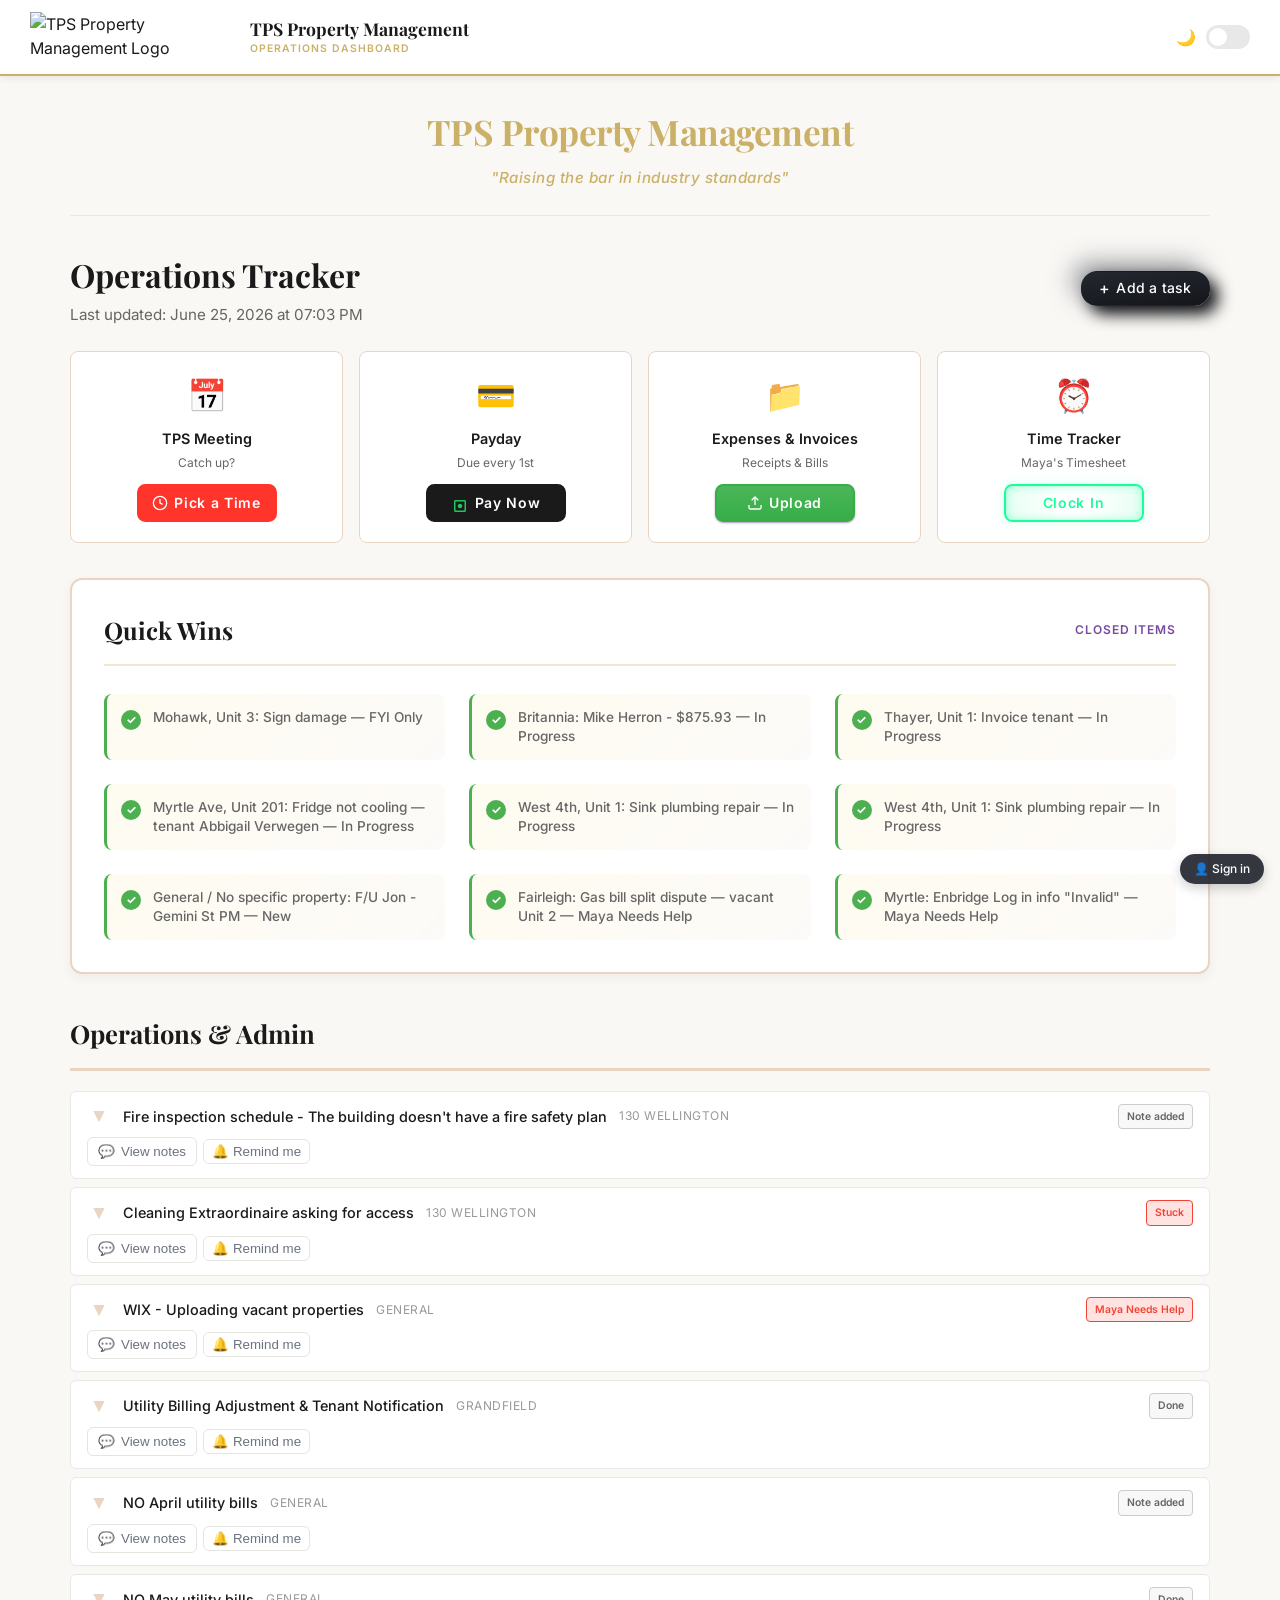
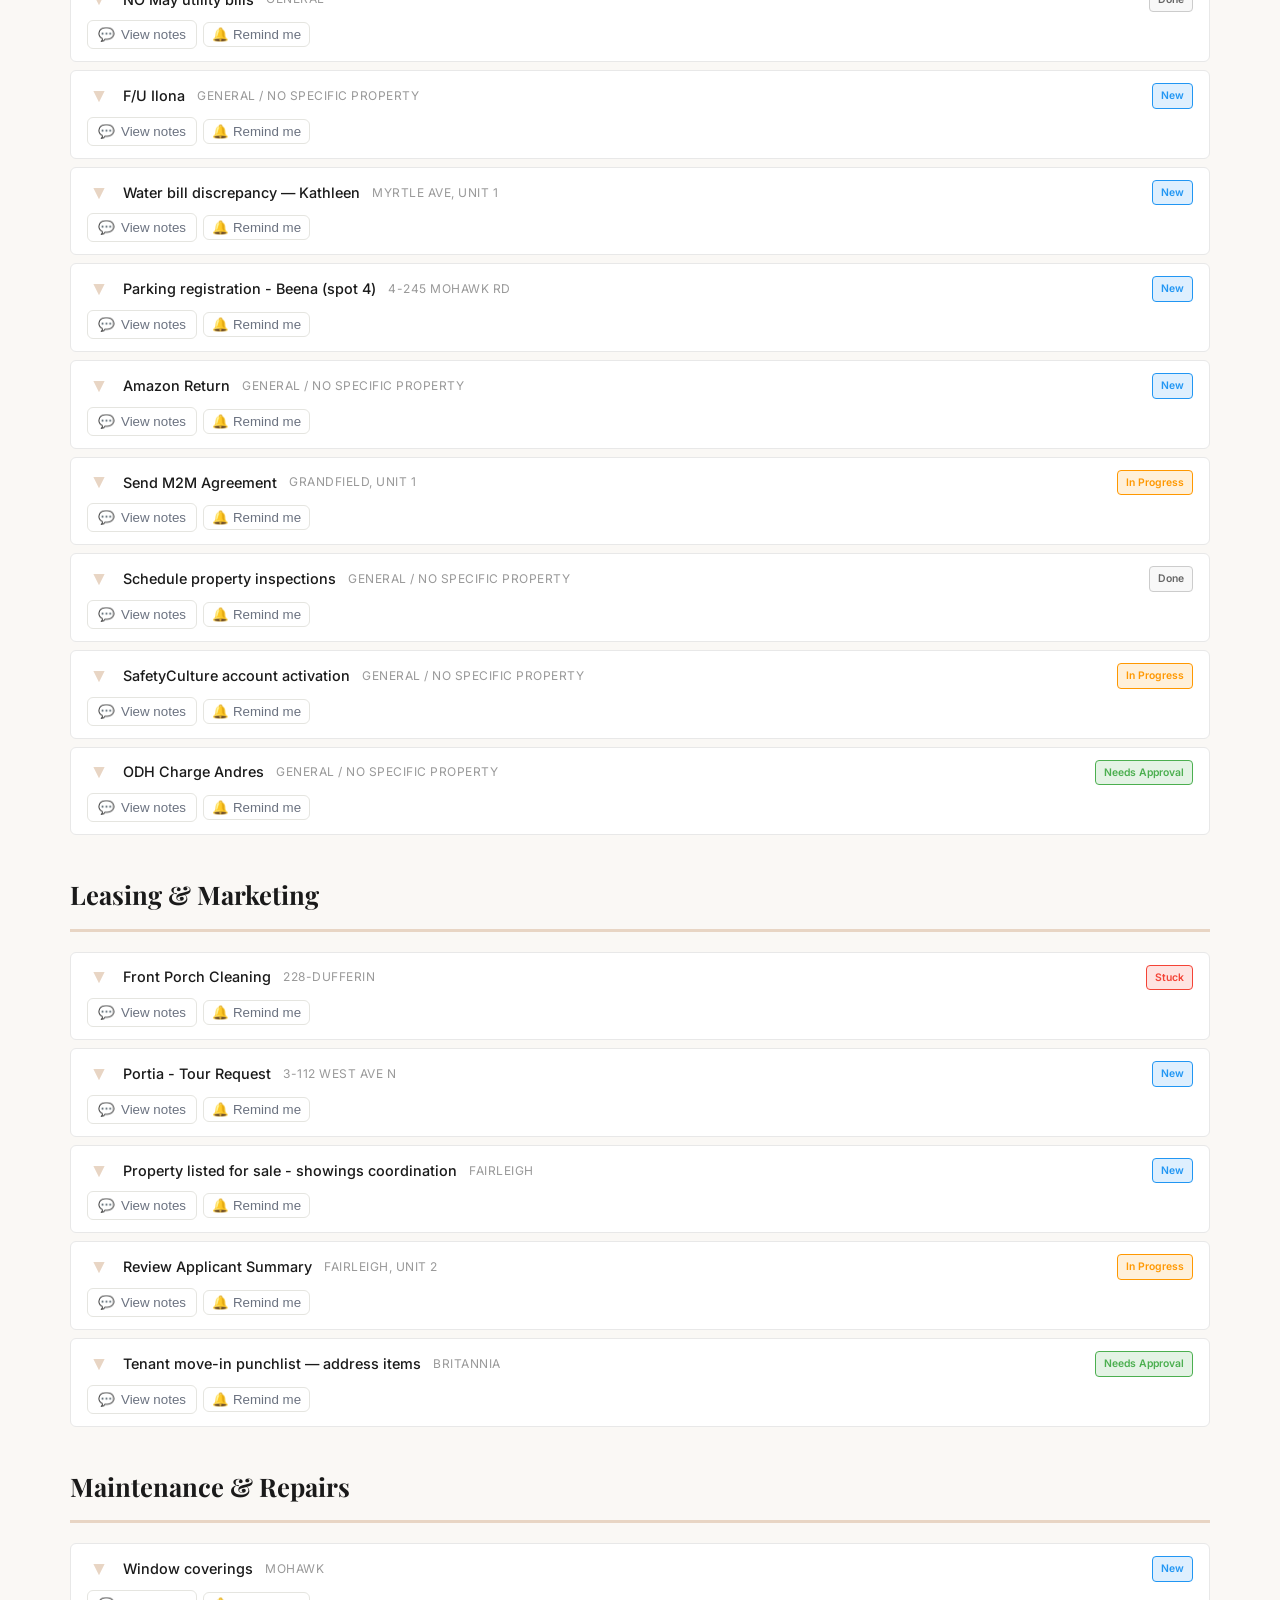
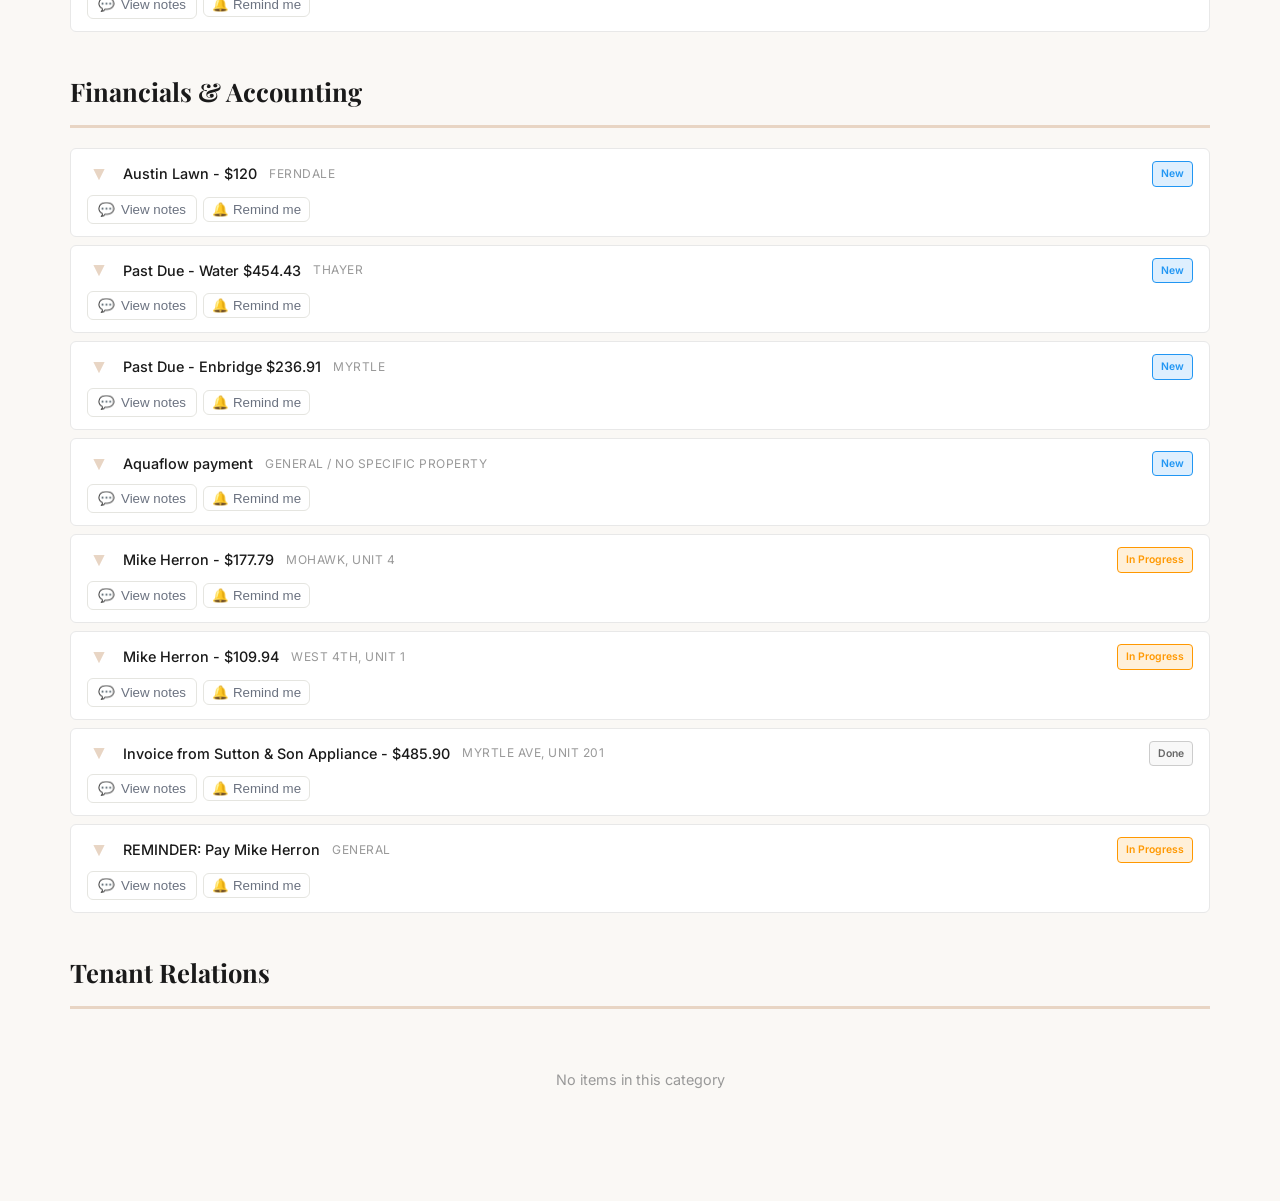
==== index.html @ e5517ae4 "chore: daily dashboard refresh 2026-06-25 19:03 UTC" ====
<!DOCTYPE html>
<html lang="en">
<head>
    <meta charset="UTF-8">
    <meta name="viewport" content="width=device-width, initial-scale=1.0">
    <title>TPS Operations Dashboard</title>
    <link href="https://fonts.googleapis.com/css2?family=Playfair+Display:wght@600;700;800&family=Inter:wght@300;400;500;600;700&display=swap" rel="stylesheet">
    <style>
        * {
            margin: 0;
            padding: 0;
            box-sizing: border-box;
        }
        :root {
            --tps-gold: #E8D5C4;
            --tps-gold-light: #F5E6D3;
            --tps-gold-dark: #D4AF95;
            --tps-yellow: #CBB067;
            --tps-purple: #764ba2;
            --tps-purple-dark: #5a3a7a;
            --text-primary: #1a1a1a;
            --text-secondary: #666666;
            --text-muted: #999999;
            --bg-primary: #ffffff;
            --bg-secondary: #faf8f5;
            --border: #e8e8e8;
            --check-color: #4CAF50;
            --status-red: #f44336;
            --status-yellow: #FF9800;
            --status-green: #4CAF50;
            --status-blue: #2196F3;
            --status-grey: #cccccc;
        }
        body.dark-mode {
            --bg-primary: #0f0f0f;
            --bg-secondary: #1a1a1a;
            --text-primary: #f5f5f5;
            --text-secondary: #b0b0b0;
            --text-muted: #808080;
            --border: #2a2a2a;
        }
        html, body {
            height: 100%;
        }
        body {
            font-family: 'Inter', sans-serif;
            background: var(--bg-secondary);
            color: var(--text-primary);
            transition: background-color 0.3s ease, color 0.3s ease;
            line-height: 1.5;
        }
        /* NAVBAR */
        .navbar {
            position: sticky;
            top: 0;
            z-index: 100;
            background: #ffffff;
            border-bottom: 2px solid #CBB067;
            padding: 12px 30px;
            display: flex;
            justify-content: space-between;
            align-items: center;
            box-shadow: 0 2px 8px rgba(0, 0, 0, 0.08);
        }
        body.dark-mode .navbar {
            background: rgba(15, 15, 15, 0.95);
            border-bottom-color: #CBB067;
        }
        .navbar-left {
            display: flex;
            align-items: center;
            gap: 20px;
        }
        .navbar-logo-img {
            height: 50px;
            width: auto;
            object-fit: contain;
        }
        .navbar-logo {
            font-family: 'Playfair Display', serif;
            font-size: 1.4em;
            font-weight: 700;
            color: #1a1a1a;
        }
        .navbar-logo-img {
            height: 50px;
            width: auto;
            object-fit: contain;
            max-width: 200px;
            display: block;
        }
        .navbar-brand {
            display: flex;
            flex-direction: column;
            gap: 2px;
        }
        .navbar-logo {
            font-family: 'Playfair Display', serif;
            font-size: 1.1em;
            font-weight: 700;
            color: #1a1a1a;
            line-height: 1.2;
        }
        .navbar-tagline {
            font-size: 0.65em;
            color: #CBB067;
            font-weight: 600;
            letter-spacing: 1px;
            text-transform: uppercase;
        }
        .brand-gold {
            color: #CBB067;
        }
        .brand-button {
            background-color: #CBB067;
            color: #ffffff;
            border: none;
            padding: 10px 20px;
            border-radius: 4px;
        }
        .toggle-switch {
            position: relative;
            display: inline-block;
            width: 44px;
            height: 24px;
        }
        .toggle-switch input {
            opacity: 0;
            width: 0;
            height: 0;
        }
        .slider {
            position: absolute;
            cursor: pointer;
            top: 0;
            left: 0;
            right: 0;
            bottom: 0;
            background-color: var(--border);
            transition: 0.3s;
            border-radius: 12px;
        }
        .slider:before {
            position: absolute;
            content: "";
            height: 18px;
            width: 18px;
            left: 3px;
            bottom: 3px;
            background-color: white;
            transition: 0.3s;
            border-radius: 50%;
        }
        input:checked + .slider {
            background-color: var(--tps-purple);
        }
        input:checked + .slider:before {
            transform: translateX(20px);
        }
        /* CONTAINER */
        .container {
            max-width: 1200px;
            margin: 0 auto;
            padding: 30px;
        }
        /* BRAND HEADER */
        .brand-header {
            text-align: center;
            margin-bottom: 35px;
            padding-bottom: 25px;
            border-bottom: 1px solid #e8e8e8;
        }
        .brand-name {
            font-family: 'Playfair Display', serif;
            font-size: 2.2em;
            font-weight: 700;
            color: #CBB067;
            margin-bottom: 8px;
            letter-spacing: -0.5px;
        }
        .brand-tagline {
            font-size: 0.95em;
            color: #CBB067;
            font-weight: 500;
            font-style: italic;
            letter-spacing: 0.5px;
        }
        /* PAGE HEADER */
        .page-header {
            margin-bottom: 25px;
        }
        .page-title {
            font-family: 'Playfair Display', serif;
            font-size: 2em;
            font-weight: 700;
            color: var(--text-primary);
            margin-bottom: 5px;
        }
        .page-subtitle {
            color: var(--text-secondary);
            font-size: 0.95em;
        }
        /* QUICK ACTION CARDS */
        .quick-cards {
            display: grid;
            grid-template-columns: repeat(auto-fit, minmax(200px, 1fr));
            gap: 16px;
            margin-bottom: 35px;
        }
        .quick-card {
            background: var(--bg-primary);
            border: 1.5px solid var(--tps-gold);
            border-radius: 8px;
            padding: 20px;
            text-align: center;
            transition: all 0.3s ease;
            display: flex;
            flex-direction: column;
            align-items: center;
        }
        .quick-card:hover {
            border-color: var(--tps-purple);
            box-shadow: 0 0 20px rgba(118, 75, 162, 0.2);
        }
        .card-icon {
            font-size: 2em;
            margin-bottom: 8px;
        }
        .card-title {
            font-weight: 600;
            font-size: 0.9em;
            color: var(--text-primary);
            margin-bottom: 4px;
        }
        .card-subtitle {
            font-size: 0.75em;
            color: var(--text-secondary);
            margin-bottom: 12px;
        }
        .card-link {
            text-decoration: none;
        }

        /* ===== UNIFIED BUTTON STYLE ===== */
        .unified-btn {
            font-size: 14px;
            padding: 0.6em 1.8em;
            letter-spacing: 0.05em;
            position: relative;
            font-family: inherit;
            border-radius: 0.6em;
            overflow: hidden;
            transition: all 0.3s;
            line-height: 1.4em;
            border: 2px solid;
            cursor: pointer;
            font-weight: 600;
            display: flex;
            align-items: center;
            justify-content: center;
            gap: 6px;
            text-decoration: none;
            white-space: nowrap;
            height: 38px;
            width: 140px;
        }

        /* PAY NOW - Black Button */
        .pay-btn {
            background: #1a1a1a;
            color: white;
            border-color: #1a1a1a;
        }
        .pay-btn:hover {
            transform: translateY(-2px);
            box-shadow: 0 5px 15px rgba(0, 0, 0, 0.4);
        }
        .icon-container {
            width: 18px;
            height: 18px;
            display: flex;
            align-items: center;
            justify-content: center;
            flex-shrink: 0;
        }
        .icon {
            position: absolute;
            width: 18px;
            height: 18px;
            color: #22c55e;
            opacity: 0;
            visibility: hidden;
        }
        .wallet-icon {
            opacity: 1;
            visibility: visible;
        }
        .pay-btn:hover .wallet-icon {
            opacity: 0;
            visibility: hidden;
        }
        .pay-btn:hover .card-icon {
            animation: iconRotate 2.5s infinite;
            animation-delay: 0s;
        }
        .pay-btn:hover .payment-icon {
            animation: iconRotate 2.5s infinite;
            animation-delay: 0.5s;
        }
        .pay-btn:hover .dollar-icon {
            animation: iconRotate 2.5s infinite;
            animation-delay: 1s;
        }
        .pay-btn:hover .check-icon {
            animation: iconRotate 2.5s infinite;
            animation-delay: 1.5s;
        }

        /* UPLOAD - Green Button */
        .upload-btn {
            background: linear-gradient(180deg, hsla(0, 0%, 100%, .1), hsla(0, 0%, 100%, 0)), hsl(128, 52%, 45%);
            color: #fff;
            border-color: hsl(128, 50%, 45%);
            box-shadow: 0 1px 2px #25114f66;
        }
        .upload-btn:hover {
            transform: translateY(-2px);
            box-shadow: 0 4px 12px rgba(34, 197, 94, 0.3);
        }
        .upload-btn svg {
            width: 16px;
            height: 16px;
            flex-shrink: 0;
        }

        /* PICK A TIME - Red Button */
        .calendly-btn {
            background: #FF342B;
            color: white;
            border-color: #FF342B;
        }
        .calendly-btn:hover {
            background: #e52e26;
            border-color: #e52e26;
            transform: translateY(-2px);
            box-shadow: 0 5px 15px rgba(255, 52, 43, 0.3);
        }
        .calendly-btn:hover svg {
            animation: slope 1s linear infinite;
        }
        .calendly-btn svg {
            width: 16px;
            height: 16px;
            flex-shrink: 0;
        }

        /* CLOCK IN - Neon Green Button */
        .clock-btn {
            font-size: 14px;
            padding: 0.6em 1.8em;
            letter-spacing: 0.05em;
            position: relative;
            font-family: inherit;
            border-radius: 0.6em;
            overflow: hidden;
            transition: all 0.3s;
            line-height: 1.4em;
            border: 2px solid #1BFD9C;
            background: linear-gradient(to right, rgba(27, 253, 156, 0.1) 1%, transparent 40%, transparent 60%, rgba(27, 253, 156, 0.1) 100%);
            color: #1BFD9C;
            box-shadow: inset 0 0 10px rgba(27, 253, 156, 0.4), 0 0 9px 3px rgba(27, 253, 156, 0.1);
            cursor: pointer;
            font-weight: 600;
            display: flex;
            align-items: center;
            justify-content: center;
            height: 38px;
            width: 140px;
        }
        .clock-btn:hover {
            color: #82ffc9;
            box-shadow: inset 0 0 10px rgba(27, 253, 156, 0.6), 0 0 9px 3px rgba(27, 253, 156, 0.2);
        }
        .clock-btn:before {
            content: "";
            position: absolute;
            left: -4em;
            width: 4em;
            height: 100%;
            top: 0;
            transition: transform .4s ease-in-out;
            background: linear-gradient(to right, transparent 1%, rgba(27, 253, 156, 0.1) 40%, rgba(27, 253, 156, 0.1) 60%, transparent 100%);
            z-index: 0;
        }
        .clock-btn:hover:before {
            transform: translateX(15em);
        }
        .clock-btn span {
            position: relative;
            z-index: 1;
        }
        /* QUICK WINS BOX */
        .wins-box {
            background: var(--bg-primary);
            border-radius: 12px;
            padding: 32px;
            border: 2px solid var(--tps-gold);
            margin-bottom: 40px;
            box-shadow: 0 4px 12px rgba(0, 0, 0, 0.05);
        }
        .wins-header {
            margin-bottom: 28px;
            display: flex;
            align-items: center;
            gap: 12px;
            border-bottom: 2px solid var(--tps-gold-light);
            padding-bottom: 16px;
        }
        .wins-title {
            font-family: 'Playfair Display', serif;
            font-size: 1.5em;
            font-weight: 700;
            color: #1a1a1a;
        }
        body.dark-mode .wins-title {
            color: #ffffff;
        }
        .wins-subtitle {
            font-size: 0.75em;
            color: var(--tps-purple);
            font-weight: 600;
            text-transform: uppercase;
            letter-spacing: 1px;
            margin-left: auto;
        }
        /* 3-COLUMN GRID - 9 ITEMS */
        .wins-grid {
            display: grid;
            grid-template-columns: repeat(3, 1fr);
            gap: 24px;
        }
        /* WIN ITEM */
        .win-item {
            display: flex;
            align-items: flex-start;
            gap: 12px;
            padding: 14px;
            background: linear-gradient(135deg, rgba(244, 208, 63, 0.08) 0%, rgba(232, 213, 196, 0.1) 100%);
            border-radius: 8px;
            border-left: 3px solid var(--check-color);
            transition: all 0.3s ease;
        }
        .win-item:hover {
            transform: translateX(4px);
            background: linear-gradient(135deg, rgba(244, 208, 63, 0.12) 0%, rgba(232, 213, 196, 0.15) 100%);
        }
        .win-check {
            flex-shrink: 0;
            width: 20px;
            height: 20px;
            border-radius: 50%;
            background: var(--check-color);
            color: white;
            display: flex;
            align-items: center;
            justify-content: center;
            font-weight: 700;
            font-size: 0.75em;
            margin-top: 2px;
        }
        .win-item-text {
            font-size: 0.85em;
            color: var(--text-secondary);
            line-height: 1.4;
            font-weight: 500;
        }
        /* CATEGORY SECTION */
        .category-section {
            margin-bottom: 40px;
        }
        .category-title {
            font-family: 'Playfair Display', serif;
            font-size: 1.6em;
            font-weight: 700;
            color: var(--text-primary);
            margin-bottom: 20px;
            padding-bottom: 15px;
            border-bottom: 3px solid var(--tps-gold);
        }
        /* TASKS LIST */
        .tasks-list {
            display: flex;
            flex-direction: column;
            gap: 8px;
        }
        /* TASK ITEM - SINGLE ROW */
        .task-item {
            background: var(--bg-primary);
            border: 1px solid var(--border);
            border-radius: 6px;
            padding: 12px 16px;
            transition: all 0.2s ease;
            cursor: pointer;
        }
        .task-item:hover {
            border-color: var(--tps-purple);
            box-shadow: 0 0 12px rgba(118, 75, 162, 0.2);
        }
        .task-row {
            display: flex;
            align-items: center;
            gap: 12px;
            justify-content: space-between;
        }
        .task-info {
            flex: 1;
            display: flex;
            align-items: center;
            gap: 12px;
            min-width: 0;
        }
        .task-expand-btn {
            background: none;
            border: none;
            color: var(--tps-gold);
            font-size: 1.2em;
            cursor: pointer;
            padding: 0;
            width: 24px;
            height: 24px;
            display: flex;
            align-items: center;
            justify-content: center;
            flex-shrink: 0;
            transition: transform 0.2s ease, color 0.2s ease;
        }
        .task-expand-btn:hover {
            color: var(--tps-purple);
        }
        .task-expand-btn.expanded {
            transform: rotate(180deg);
        }
        .task-title {
            font-weight: 500;
            font-size: 0.9em;
            color: var(--text-primary);
            white-space: nowrap;
            overflow: hidden;
            text-overflow: ellipsis;
        }
        .task-property {
            font-size: 0.75em;
            color: var(--text-muted);
            text-transform: uppercase;
            letter-spacing: 0.5px;
            white-space: nowrap;
            flex-shrink: 0;
        }
        .task-status {
            display: flex;
            align-items: center;
            gap: 8px;
            flex-shrink: 0;
        }
        .task-status-badge {
            display: inline-block;
            font-size: 0.65em;
            font-weight: 600;
            padding: 4px 8px;
            border-radius: 4px;
            white-space: nowrap;
        }
        /* Status Colors */
        .status-approval {
            background: rgba(76, 175, 80, 0.15);
            color: var(--status-green);
            border: 1px solid var(--status-green);
        }
        .status-stuck {
            background: rgba(244, 67, 54, 0.15);
            color: var(--status-red);
            border: 1px solid var(--status-red);
        }
        .status-maya-help {
            background: rgba(244, 67, 54, 0.15);
            color: var(--status-red);
            border: 1px solid var(--status-red);
        }
        .status-in-progress {
            background: rgba(255, 152, 0, 0.15);
            color: var(--status-yellow);
            border: 1px solid var(--status-yellow);
        }
        .status-new {
            background: rgba(33, 150, 243, 0.15);
            color: var(--status-blue);
            border: 1px solid var(--status-blue);
        }
        .status-fyi {
            background: rgba(204, 204, 204, 0.15);
            color: #666666;
            border: 1px solid #cccccc;
        }
        /* EXPANDED CONTENT */
        .task-expanded {
            display: none;
            margin-top: 12px;
            padding-top: 12px;
            border-top: 1px solid var(--border);
        }
        .task-item.expanded .task-expanded {
            display: block;
        }
        .task-description {
            font-size: 0.9em;
            color: var(--text-primary);
            line-height: 1.5;
            margin-bottom: 12px;
        }
        .task-actions {
            display: flex;
            flex-direction: column;
            gap: 10px;
        }
        .task-buttons {
            display: flex;
            gap: 10px;
            flex-wrap: wrap;
        }

        /* ===== CUSTOM CHECKBOX "DONE" BUTTON ===== */
        .checkbox-container {
            display: inline-block;
        }
        .task-checkbox {
            display: none;
        }
        .checkbox-label {
            display: flex;
            align-items: center;
            cursor: pointer;
            font-family: 'Inter', sans-serif;
            font-size: 13px;
            color: #10b981;
            font-weight: 600;
            transition: all 0.2s ease;
            padding: 6px 10px;
            border-radius: 6px;
            border: 1.5px solid #10b981;
            background: rgba(16, 185, 129, 0.08);
        }
        .checkbox-label:hover {
            background: rgba(16, 185, 129, 0.15);
            color: #059669;
        }
        .checkbox-box {
            position: relative;
            width: 18px;
            height: 18px;
            border: 2px solid #d1d5db;
            border-radius: 4px;
            margin-right: 8px;
            transition: all 0.3s cubic-bezier(0.4, 0, 0.2, 1);
            background: #ffffff;
            display: flex;
            align-items: center;
            justify-content: center;
            overflow: visible;
        }
        .checkbox-fill {
            position: absolute;
            top: 0;
            left: 0;
            width: 100%;
            height: 100%;
            background: linear-gradient(135deg, #10b981 0%, #059669 100%);
            transform: scale(0);
            transition: all 0.4s cubic-bezier(0.68, -0.55, 0.265, 1.55);
            border-radius: 3px;
            opacity: 0;
        }
        .checkmark {
            position: relative;
            z-index: 2;
            opacity: 0;
            transform: scale(0.3) rotate(20deg);
            transition: all 0.5s cubic-bezier(0.68, -0.55, 0.265, 1.55);
        }
        .check-icon {
            width: 12px;
            height: 12px;
            fill: white;
            filter: drop-shadow(0 1px 2px rgba(0, 0, 0, 0.2));
        }
        .success-ripple {
            position: absolute;
            top: 50%;
            left: 50%;
            width: 0;
            height: 0;
            background: rgba(16, 185, 129, 0.4);
            border-radius: 50%;
            transform: translate(-50%, -50%);
            opacity: 0;
            pointer-events: none;
        }
        .checkbox-text {
            transition: all 0.3s ease;
            position: relative;
        }
        .checkbox-text::after {
            content: "";
            position: absolute;
            top: 50%;
            left: 0;
            width: 0;
            height: 2px;
            background: #6b7280;
            transition: width 0.4s ease;
            transform: translateY(-50%);
        }
        .checkbox-label:hover .checkbox-box {
            border-color: #10b981;
            box-shadow: 0 0 0 2px rgba(16, 185, 129, 0.1);
        }
        .task-checkbox:checked + .checkbox-label .checkbox-box {
            border-color: #10b981;
            background: #10b981;
            box-shadow: 0 4px 12px rgba(16, 185, 129, 0.3), 0 0 0 2px rgba(16, 185, 129, 0.2);
        }
        .task-checkbox:checked + .checkbox-label .checkbox-fill {
            transform: scale(1);
            opacity: 1;
        }
        .task-checkbox:checked + .checkbox-label .checkmark {
            opacity: 1;
            transform: scale(1) rotate(0deg);
            animation: checkPop 0.3s ease-out 0.2s;
        }
        .task-checkbox:checked + .checkbox-label .success-ripple {
            animation: rippleSuccess 0.6s ease-out;
        }
        .task-checkbox:checked + .checkbox-label .checkbox-text {
            color: #6b7280;
        }
        .task-checkbox:checked + .checkbox-label .checkbox-text::after {
            width: 100%;
        }
        .checkbox-label:active .checkbox-box {
            transform: scale(0.95);
        }
        @keyframes checkPop {
            0% { transform: scale(1) rotate(0deg); }
            50% { transform: scale(1.2) rotate(-5deg); }
            100% { transform: scale(1) rotate(0deg); }
        }
        @keyframes rippleSuccess {
            0% {
                width: 0;
                height: 0;
                opacity: 0.6;
            }
            70% {
                width: 50px;
                height: 50px;
                opacity: 0.3;
            }
            100% {
                width: 60px;
                height: 60px;
                opacity: 0;
            }
        }

        /* ===== OUTLINED BUTTONS ===== */
        .btn-outlined {
            padding: 6px 14px;
            border: 1.5px solid;
            background: transparent;
            border-radius: 5px;
            cursor: pointer;
            font-size: 12px;
            font-weight: 500;
            transition: all 0.2s ease;
            font-family: 'Inter', sans-serif;
        }
        .btn-tricia {
            border-color: #a885d1;
            color: #764ba2;
            background: rgba(168, 133, 209, 0.1);
        }
        .btn-tricia:hover {
            background: rgba(168, 133, 209, 0.15);
            border-color: #ddd6fe;
        }
        .btn-maya {
            border-color: #f0a8d8;
            color: #ec4899;
        }
        .btn-maya:hover {
            background: rgba(236, 72, 153, 0.08);
            border-color: #ec4899;
        }
        .btn-approve {
            border-color: #86efac;
            color: var(--status-green);
        }
        .btn-approve:hover {
            background: rgba(76, 175, 80, 0.08);
            border-color: var(--status-green);
        }
        .btn-hold {
            border-color: #fcd34d;
            color: #f59e0b;
        }
        .btn-hold:hover {
            background: rgba(245, 158, 11, 0.08);
            border-color: #f59e0b;
        }
        .btn-reject {
            border-color: #fca5a5;
            color: var(--status-red);
        }
        .btn-reject:hover {
            background: rgba(244, 67, 54, 0.08);
            border-color: var(--status-red);
        }

        /* ===== CUSTOM TEXTBOX ===== */
        .task-comment-input {
            width: 100%;
            padding: 10px 12px;
            border: 1.5px solid var(--tps-yellow);
            border-radius: 6px;
            background: var(--bg-secondary);
            color: var(--text-primary);
            font-family: 'Inter', sans-serif;
            font-size: 13px;
            resize: vertical;
            min-height: 50px;
            transition: all 0.3s ease;
        }
        .task-comment-input:focus {
            outline: none;
            border-color: var(--tps-purple);
            background: var(--bg-primary);
            box-shadow: 0 0 0 3px rgba(118, 75, 162, 0.08);
        }
        .task-comment-input::placeholder {
            color: #a0a0a0;
            font-weight: 500;
        }

        .comment-save-btn {
            padding: 6px 12px;
            border: 1px solid var(--border);
            background: var(--bg-secondary);
            color: var(--text-primary);
            border-radius: 5px;
            cursor: pointer;
            font-size: 12px;
            font-weight: 500;
            transition: all 0.2s ease;
        }
        .comment-save-btn:hover {
            border-color: var(--tps-purple);
            background: var(--bg-primary);
        }

        .empty-state {
            text-align: center;
            padding: 40px 20px;
            color: var(--text-muted);
            font-size: 0.9em;
        }

        /* ===== CUSTOM BUTTON STYLES ===== */

        @keyframes iconRotate {
            0% {
                opacity: 0;
                visibility: hidden;
                transform: translateY(10px) scale(0.5);
            }
            5% {
                opacity: 1;
                visibility: visible;
                transform: translateY(0) scale(1);
            }
            15% {
                opacity: 1;
                visibility: visible;
                transform: translateY(0) scale(1);
            }
            20% {
                opacity: 0;
                visibility: hidden;
                transform: translateY(-10px) scale(0.5);
            }
            100% {
                opacity: 0;
                visibility: hidden;
                transform: translateY(-10px) scale(0.5);
            }
        }
        @keyframes checkmarkAppear {
            0% {
                opacity: 0;
                transform: scale(0.5) rotate(-45deg);
            }
            50% {
                opacity: 0.5;
                transform: scale(1.2) rotate(0deg);
            }
            100% {
                opacity: 1;
                transform: scale(1) rotate(0deg);
            }
        }
        @keyframes slope {
            0% { }
            50% {
                transform: rotate(10deg);
            }
            100% { }
        }

        /* Remove all underlines */
        a {
            text-decoration: none;
        }
        @media (max-width: 1024px) {
            .wins-grid {
                grid-template-columns: repeat(2, 1fr);
            }
        }
        @media (max-width: 768px) {
            .container {
                padding: 20px;
            }
            .wins-grid {
                grid-template-columns: 1fr;
            }
            .task-info {
                flex-direction: column;
                align-items: flex-start;
            }
            .task-row {
                flex-direction: column;
                align-items: flex-start;
            }
        }
        @media (max-width: 768px) {
            .task-title, .task-description, .task-property, .win-item-text { white-space: normal !important; overflow: visible !important; text-overflow: clip !important; word-break: break-word; overflow-wrap: anywhere; line-height: 1.4; }
            .task-status-badge { white-space: normal; }
            .task-buttons { flex-wrap: wrap; }
            .quick-cards { grid-template-columns: 1fr 1fr; gap: 10px; }
            .container { padding: 14px; max-width: 100%; overflow-x: hidden; }
            .task-info { min-width: 0; width: 100%; }
        }
    </style>
</head>
<body>
    <!-- NAVBAR -->
    <nav class="navbar">
        <div class="navbar-left">
            <img src="" alt="TPS Property Management Logo" class="navbar-logo-img" id="navbar-logo">
            <div class="navbar-brand">
                <div class="navbar-logo">TPS Property Management</div>
                <div class="navbar-tagline">Operations Dashboard</div>
            </div>
        </div>
        <div class="navbar-right">
            <label style="border: none; background: transparent; padding: 0; gap: 10px; cursor: pointer; display: flex; align-items: center;">
                <span>🌙</span>
                <label class="toggle-switch">
                    <input type="checkbox" id="darkModeToggle" onchange="toggleDarkMode()">
                    <span class="slider"></span>
                </label>
            </label>
        </div>
    </nav>

    <!-- MAIN CONTENT -->
    <div class="container">
        <!-- BRAND HEADER -->
        <div class="brand-header">
            <div class="brand-name">TPS Property Management</div>
            <div class="brand-tagline">"Raising the bar in industry standards"</div>
        </div>

        <!-- PAGE HEADER -->
        <div class="page-header">
            <h1 class="page-title">Operations Tracker</h1>
            <p class="page-subtitle">Last updated: June 25, 2026 at 07:03 PM</p>
        </div>

        <!-- QUICK ACTION CARDS -->
        <div class="quick-cards">
            <div class="quick-card">
                <div class="card-icon">📅</div>
                <div class="card-title">TPS Meeting</div>
                <div class="card-subtitle">Catch up?</div>
                <a href="https://calendly.com/maya-tpropertysolutions/maya-tricia" target="_blank" class="unified-btn calendly-btn">
                    <svg width="18" height="18" viewBox="0 0 24 24" fill="none" stroke="currentColor" stroke-width="2">
                        <circle cx="12" cy="12" r="10"></circle>
                        <polyline points="12 6 12 12 16 14"></polyline>
                    </svg>
                    <span>Pick a Time</span>
                </a>
            </div>
            <div class="quick-card">
                <div class="card-icon">💳</div>
                <div class="card-title">Payday</div>
                <div class="card-subtitle">Due every 1st</div>
                <a href="https://wise.com/pay/business/mayaservices?utm_source=quick_pay" target="_blank" class="unified-btn pay-btn">
                    <div class="icon-container">
                        <svg class="icon wallet-icon" viewBox="0 0 24 24" fill="currentColor">
                            <path d="M18 8H6c-1.1 0-2 .9-2 2v12c0 1.1.9 2 2 2h12c1.1 0 2-.9 2-2V10c0-1.1-.9-2-2-2zm0 14H6V10h12v12zm-6-3c1.66 0 3-1.34 3-3s-1.34-3-3-3-3 1.34-3 3 1.34 3 3 3z"/>
                        </svg>
                        <svg class="icon card-icon" viewBox="0 0 24 24" fill="currentColor">
                            <path d="M20 8H4c-1.1 0-2 .9-2 2v12c0 1.1.9 2 2 2h16c1.1 0 2-.9 2-2V10c0-1.1-.9-2-2-2zm0 12H4V10h16v10zm-4-6h-2v-2h2v2z"/>
                        </svg>
                        <svg class="icon payment-icon" viewBox="0 0 24 24" fill="currentColor">
                            <path d="M12 2C6.48 2 2 6.48 2 12s4.48 10 10 10 10-4.48 10-10S17.52 2 12 2zm0 18c-4.42 0-8-3.58-8-8s3.58-8 8-8 8 3.58 8 8-3.58 8-8 8zm3.5-9c.83 0 1.5-.67 1.5-1.5S16.33 8 15.5 8 14 8.67 14 9.5s.67 1.5 1.5 1.5zm-7 0c.83 0 1.5-.67 1.5-1.5S9.33 8 8.5 8 7 8.67 7 9.5 7.67 11 8.5 11zm3.5 6.5c2.33 0 4.31-1.46 5.11-3.5H6.89c.8 2.04 2.78 3.5 5.11 3.5z"/>
                        </svg>
                        <svg class="icon dollar-icon" viewBox="0 0 24 24" fill="currentColor">
                            <path d="M12 2C6.48 2 2 6.48 2 12s4.48 10 10 10 10-4.48 10-10S17.52 2 12 2zm0 18c-4.41 0-8-3.59-8-8s3.59-8 8-8 8 3.59 8 8-3.59 8-8 8zm3.5-9c.83 0 1.5-.67 1.5-1.5s-.67-1.5-1.5-1.5-1.5.67-1.5 1.5.67 1.5 1.5 1.5zm-7 0c.83 0 1.5-.67 1.5-1.5S9.33 8 8.5 8 7 8.67 7 9.5 7.67 11 8.5 11zm3.5 6.5c2.33 0 4.31-1.46 5.11-3.5H6.89c.8 2.04 2.78 3.5 5.11 3.5z"/>
                        </svg>
                        <svg class="icon check-icon" viewBox="0 0 24 24" fill="currentColor">
                            <path d="M9 16.17L4.83 12l-1.42 1.41L9 19 21 7l-1.41-1.41L9 16.17z"/>
                        </svg>
                    </div>
                    <span>Pay Now</span>
                </a>
            </div>
            <div class="quick-card">
                <div class="card-icon">📁</div>
                <div class="card-title">Expenses & Invoices</div>
                <div class="card-subtitle">Receipts & Bills</div>
                <a href="https://drive.google.com/drive/folders/1udSCvVZGOu7A1faxH65xQHF9kghy1_o4" target="_blank" class="unified-btn upload-btn">
                    <svg width="18" height="18" viewBox="0 0 24 24" fill="none" stroke="currentColor" stroke-width="2">
                        <path d="M21 15v4a2 2 0 0 1-2 2H5a2 2 0 0 1-2-2v-4"></path>
                        <polyline points="17 8 12 3 7 8"></polyline>
                        <line x1="12" y1="3" x2="12" y2="15"></line>
                    </svg>
                    <span>Upload</span>
                </a>
            </div>
            <div class="quick-card">
                <div class="card-icon">⏰</div>
                <div class="card-title">Time Tracker</div>
                <div class="card-subtitle">Maya's Timesheet</div>
                <a href="https://media1.giphy.com/media/v1.Y2lkPTc5MGI3NjExemVheG1tY2s3OGZ0bXFhYzBlbGp0czEwOTdjMXI4czZ6Nnd6Z3BtZSZlcD12MV9pbnRlcm5hbF9naWZfYnlfaWQmY3Q9Zw/5xtDarzgzG6eu6uVwI0/giphy.gif" target="_blank" class="unified-btn clock-btn">
                    <span>Clock In</span>
                </a>
            </div>
        </div>

        <!-- QUICK WINS BOX -->
        <div class="wins-box">
            <div class="wins-header">
                <div class="wins-title">Quick Wins</div>
                <div class="wins-subtitle">Closed Items</div>
            </div>
            <div class="wins-grid">
                <!-- QUICK_WINS_START -->
                <div class="win-item">
                    <div class="win-check">✓</div>
                   <div class="win-item-text">Mohawk, Unit 3: Sign damage — FYI Only</div>
                </div>
                <div class="win-item">
                    <div class="win-check">✓</div>
                   <div class="win-item-text">Britannia: Mike Herron - $875.93 — In Progress</div>
                </div>
                <div class="win-item">
                    <div class="win-check">✓</div>
                   <div class="win-item-text">Thayer, Unit 1: Invoice tenant — In Progress</div>
                </div>
                <div class="win-item">
                    <div class="win-check">✓</div>
                   <div class="win-item-text">Myrtle Ave, Unit 201: Fridge not cooling — tenant Abbigail Verwegen — In Progress</div>
                </div>
                <div class="win-item">
                    <div class="win-check">✓</div>
                   <div class="win-item-text">West 4th, Unit 1: Sink plumbing repair — In Progress</div>
                </div>
                <div class="win-item">
                    <div class="win-check">✓</div>
                   <div class="win-item-text">West 4th, Unit 1: Sink plumbing repair — In Progress</div>
                </div>
                <div class="win-item">
                    <div class="win-check">✓</div>
                   <div class="win-item-text">General / No specific property: F/U Jon - Gemini St PM — New</div>
                </div>
                <div class="win-item">
                    <div class="win-check">✓</div>
                   <div class="win-item-text">Fairleigh: Gas bill split dispute — vacant Unit 2 — Maya Needs Help</div>
                </div>
                <div class="win-item">
                    <div class="win-check">✓</div>
                   <div class="win-item-text">Myrtle: Enbridge Log in info &quot;Invalid&quot; — Maya Needs Help</div>
                </div>
                <!-- QUICK_WINS_END -->
            </div>
        </div>

        <!-- OPERATIONS & ADMIN SECTION -->
        <div class="category-section">
            <h2 class="category-title">Operations & Admin</h2>
            <div class="tasks-list">
                <!-- OPERATIONS_ADMIN_START -->
                <div class="task-item" data-id="row-5">
                    <div class="task-row">
                        <div class="task-info">
                            <button class="task-expand-btn">▼</button>
                            <div class="task-title">Fire inspection schedule - The building doesn't have a fire safety plan</div>
                            <div class="task-property">130 Wellington</div>
                        </div>
                        <div class="task-status">
                            <div class="task-status-badge status-fyi">Note added</div>
                        </div>
                    </div>
                    <div class="task-expanded">
                        <div class="task-description">Company Name: HP Consulting
                Contacts: +1-289-547-1708 or +1-647-947-3348
                Email: vp.hpconsulting@gmail.com</div>
                        <div class="task-description" style="opacity:.85;font-style:italic">Latest note from Tricia: Tricia: Is this complete?</div>
                        <div class="task-actions">
                            <div class="task-buttons">
                                <button class="btn-outlined btn-tricia">Tricia on it</button>
                                <button class="btn-outlined btn-maya">Maya on it</button>
                                <div class="checkbox-container">
                                    <input type="checkbox" id="cb-row-5" class="task-checkbox">
                                    <label for="cb-row-5" class="checkbox-label">
                                        <div class="checkbox-box">
                                            <div class="checkbox-fill"></div>
                                            <div class="checkmark">
                                                <svg class="check-icon" viewBox="0 0 24 24"><path d="M9 16.17L4.83 12l-1.42 1.41L9 19 21 7l-1.41-1.41z"/></svg>
                                            </div>
                                            <div class="success-ripple"></div>
                                        </div>
                                        <span class="checkbox-text">Done</span>
                                    </label>
                                </div>
                            </div>
                            <div style="display: flex; flex-direction: column; gap: 8px;">
                                <textarea class="task-comment-input" placeholder="Leave a quick note (auto-saves when you click Save Note)...">Tricia: Is this complete?</textarea>
                                <button class="comment-save-btn">Save Note</button>
                            </div>
                        </div>
                    </div>
                </div>

                <div class="task-item" data-id="row-24">
                    <div class="task-row">
                        <div class="task-info">
                            <button class="task-expand-btn">▼</button>
                            <div class="task-title">Cleaning Extraordinaire asking for access</div>
                            <div class="task-property">130 Wellington</div>
                        </div>
                        <div class="task-status">
                            <div class="task-status-badge status-stuck">Stuck</div>
                        </div>
                    </div>
                    <div class="task-expanded">
                        <div class="task-description">Asking via TenantCloud if lockbox is unjammed — cleaner blocked.</div>
                        <div class="task-actions">
                            <div class="task-buttons">
                                <button class="btn-outlined btn-tricia">Tricia on it</button>
                                <button class="btn-outlined btn-maya">Maya on it</button>
                                <div class="checkbox-container">
                                    <input type="checkbox" id="cb-row-24" class="task-checkbox">
                                    <label for="cb-row-24" class="checkbox-label">
                                        <div class="checkbox-box">
                                            <div class="checkbox-fill"></div>
                                            <div class="checkmark">
                                                <svg class="check-icon" viewBox="0 0 24 24"><path d="M9 16.17L4.83 12l-1.42 1.41L9 19 21 7l-1.41-1.41z"/></svg>
                                            </div>
                                            <div class="success-ripple"></div>
                                        </div>
                                        <span class="checkbox-text">Done</span>
                                    </label>
                                </div>
                            </div>
                            <div style="display: flex; flex-direction: column; gap: 8px;">
                                <textarea class="task-comment-input" placeholder="Leave a quick note (auto-saves when you click Save Note)..."></textarea>
                                <button class="comment-save-btn">Save Note</button>
                            </div>
                        </div>
                    </div>
                </div>

                <div class="task-item" data-id="row-3">
                    <div class="task-row">
                        <div class="task-info">
                            <button class="task-expand-btn">▼</button>
                            <div class="task-title">WIX - Uploading vacant properties</div>
                            <div class="task-property">General</div>
                        </div>
                        <div class="task-status">
                            <div class="task-status-badge status-maya-help">Maya Needs Help</div>
                        </div>
                    </div>
                    <div class="task-expanded">
                        <div class="task-description">Maya needs access</div>
                        <div class="task-actions">
                            <div class="task-buttons">
                                <button class="btn-outlined btn-tricia">Tricia on it</button>
                                <button class="btn-outlined btn-maya">Maya on it</button>
                                <div class="checkbox-container">
                                    <input type="checkbox" id="cb-row-3" class="task-checkbox">
                                    <label for="cb-row-3" class="checkbox-label">
                                        <div class="checkbox-box">
                                            <div class="checkbox-fill"></div>
                                            <div class="checkmark">
                                                <svg class="check-icon" viewBox="0 0 24 24"><path d="M9 16.17L4.83 12l-1.42 1.41L9 19 21 7l-1.41-1.41z"/></svg>
                                            </div>
                                            <div class="success-ripple"></div>
                                        </div>
                                        <span class="checkbox-text">Done</span>
                                    </label>
                                </div>
                            </div>
                            <div style="display: flex; flex-direction: column; gap: 8px;">
                                <textarea class="task-comment-input" placeholder="Leave a quick note (auto-saves when you click Save Note)..."></textarea>
                                <button class="comment-save-btn">Save Note</button>
                            </div>
                        </div>
                    </div>
                </div>

                <div class="task-item" data-id="row-14">
                    <div class="task-row">
                        <div class="task-info">
                            <button class="task-expand-btn">▼</button>
                            <div class="task-title">Utility Billing Adjustment &amp; Tenant Notification</div>
                            <div class="task-property">Grandfield</div>
                        </div>
                        <div class="task-status">
                            <div class="task-status-badge status-fyi">Done</div>
                        </div>
                    </div>
                    <div class="task-expanded">
                        <div class="task-description">Unit 3 pays Alectra for shared HVAC/Garage; main units to reimburse. Increase summer AC % for other units. Enbridge/Water split 33.33% all units. Tricia sent A/C hydro advisory to tenants Jun 8 — asked all units for last year's Apr–Sep hydro bills to set the split.</div>
                        <div class="task-description" style="opacity:.85;font-style:italic">Latest note from Tricia: Complete</div>
                        <div class="task-actions">
                            <div class="task-buttons">
                                <button class="btn-outlined btn-tricia">Tricia on it</button>
                                <button class="btn-outlined btn-maya">Maya on it</button>
                                <div class="checkbox-container">
                                    <input type="checkbox" id="cb-row-14" class="task-checkbox">
                                    <label for="cb-row-14" class="checkbox-label">
                                        <div class="checkbox-box">
                                            <div class="checkbox-fill"></div>
                                            <div class="checkmark">
                                                <svg class="check-icon" viewBox="0 0 24 24"><path d="M9 16.17L4.83 12l-1.42 1.41L9 19 21 7l-1.41-1.41z"/></svg>
                                            </div>
                                            <div class="success-ripple"></div>
                                        </div>
                                        <span class="checkbox-text">Done</span>
                                    </label>
                                </div>
                            </div>
                            <div style="display: flex; flex-direction: column; gap: 8px;">
                                <textarea class="task-comment-input" placeholder="Leave a quick note (auto-saves when you click Save Note)...">Complete</textarea>
                                <button class="comment-save-btn">Save Note</button>
                            </div>
                        </div>
                    </div>
                </div>

                <div class="task-item" data-id="row-20">
                    <div class="task-row">
                        <div class="task-info">
                            <button class="task-expand-btn">▼</button>
                            <div class="task-title">NO April utility bills</div>
                            <div class="task-property">General</div>
                        </div>
                        <div class="task-status">
                            <div class="task-status-badge status-fyi">Note added</div>
                        </div>
                    </div>
                    <div class="task-expanded">
                        <div class="task-description">FAIRLEIGH  —  Water
                WEST 4TH  —  Water
                WEST 4TH  —  Gas (Owner Provided)</div>
                        <div class="task-description" style="opacity:.85;font-style:italic">Latest note from Maya: Who to send here?</div>
                        <div class="task-actions">
                            <div class="task-buttons">
                                <button class="btn-outlined btn-tricia">Tricia on it</button>
                                <button class="btn-outlined btn-maya">Maya on it</button>
                                <div class="checkbox-container">
                                    <input type="checkbox" id="cb-row-20" class="task-checkbox">
                                    <label for="cb-row-20" class="checkbox-label">
                                        <div class="checkbox-box">
                                            <div class="checkbox-fill"></div>
                                            <div class="checkmark">
                                                <svg class="check-icon" viewBox="0 0 24 24"><path d="M9 16.17L4.83 12l-1.42 1.41L9 19 21 7l-1.41-1.41z"/></svg>
                                            </div>
                                            <div class="success-ripple"></div>
                                        </div>
                                        <span class="checkbox-text">Done</span>
                                    </label>
                                </div>
                            </div>
                            <div style="display: flex; flex-direction: column; gap: 8px;">
                                <textarea class="task-comment-input" placeholder="Leave a quick note (auto-saves when you click Save Note)...">Who to send here?</textarea>
                                <button class="comment-save-btn">Save Note</button>
                            </div>
                        </div>
                    </div>
                </div>

                <div class="task-item" data-id="row-21">
                    <div class="task-row">
                        <div class="task-info">
                            <button class="task-expand-btn">▼</button>
                            <div class="task-title">NO May utility bills</div>
                            <div class="task-property">General</div>
                        </div>
                        <div class="task-status">
                            <div class="task-status-badge status-fyi">Done</div>
                        </div>
                    </div>
                    <div class="task-expanded">
                        <div class="task-description">FAIRLEIGH  —  Water
                WEST 4TH  —  Water
                WEST 4TH  —  Gas (Owner Provided)
                BRITANNIA  —  Water
                THAYER  —  Water</div>
                        <div class="task-description" style="opacity:.85;font-style:italic">Latest note from Maya: Mike Completed. Need to process invoice.</div>
                        <div class="task-actions">
                            <div class="task-buttons">
                                <button class="btn-outlined btn-tricia">Tricia on it</button>
                                <button class="btn-outlined btn-maya">Maya on it</button>
                                <div class="checkbox-container">
                                    <input type="checkbox" id="cb-row-21" class="task-checkbox">
                                    <label for="cb-row-21" class="checkbox-label">
                                        <div class="checkbox-box">
                                            <div class="checkbox-fill"></div>
                                            <div class="checkmark">
                                                <svg class="check-icon" viewBox="0 0 24 24"><path d="M9 16.17L4.83 12l-1.42 1.41L9 19 21 7l-1.41-1.41z"/></svg>
                                            </div>
                                            <div class="success-ripple"></div>
                                        </div>
                                        <span class="checkbox-text">Done</span>
                                    </label>
                                </div>
                            </div>
                            <div style="display: flex; flex-direction: column; gap: 8px;">
                                <textarea class="task-comment-input" placeholder="Leave a quick note (auto-saves when you click Save Note)...">Mike Completed. Need to process invoice.</textarea>
                                <button class="comment-save-btn">Save Note</button>
                            </div>
                        </div>
                    </div>
                </div>

                <div class="task-item" data-id="row-13">
                    <div class="task-row">
                        <div class="task-info">
                            <button class="task-expand-btn">▼</button>
                            <div class="task-title">F/U Ilona</div>
                            <div class="task-property">General / No specific property</div>
                        </div>
                        <div class="task-status">
                            <div class="task-status-badge status-new">New</div>
                        </div>
                    </div>
                    <div class="task-expanded">
                        <div class="task-description">PM properties</div>
                        <div class="task-actions">
                            <div class="task-buttons">
                                <button class="btn-outlined btn-tricia">Tricia on it</button>
                                <button class="btn-outlined btn-maya">Maya on it</button>
                                <div class="checkbox-container">
                                    <input type="checkbox" id="cb-row-13" class="task-checkbox">
                                    <label for="cb-row-13" class="checkbox-label">
                                        <div class="checkbox-box">
                                            <div class="checkbox-fill"></div>
                                            <div class="checkmark">
                                                <svg class="check-icon" viewBox="0 0 24 24"><path d="M9 16.17L4.83 12l-1.42 1.41L9 19 21 7l-1.41-1.41z"/></svg>
                                            </div>
                                            <div class="success-ripple"></div>
                                        </div>
                                        <span class="checkbox-text">Done</span>
                                    </label>
                                </div>
                            </div>
                            <div style="display: flex; flex-direction: column; gap: 8px;">
                                <textarea class="task-comment-input" placeholder="Leave a quick note (auto-saves when you click Save Note)..."></textarea>
                                <button class="comment-save-btn">Save Note</button>
                            </div>
                        </div>
                    </div>
                </div>

                <div class="task-item" data-id="row-31">
                    <div class="task-row">
                        <div class="task-info">
                            <button class="task-expand-btn">▼</button>
                            <div class="task-title">Water bill discrepancy — Kathleen</div>
                            <div class="task-property">Myrtle Ave, Unit 1</div>
                        </div>
                        <div class="task-status">
                            <div class="task-status-badge status-new">New</div>
                        </div>
                    </div>
                    <div class="task-expanded">
                        <div class="task-description">Reconcile Kathleen's May water payment; verify charge amounts.</div>
                        <div class="task-actions">
                            <div class="task-buttons">
                                <button class="btn-outlined btn-tricia">Tricia on it</button>
                                <button class="btn-outlined btn-maya">Maya on it</button>
                                <div class="checkbox-container">
                                    <input type="checkbox" id="cb-row-31" class="task-checkbox">
                                    <label for="cb-row-31" class="checkbox-label">
                                        <div class="checkbox-box">
                                            <div class="checkbox-fill"></div>
                                            <div class="checkmark">
                                                <svg class="check-icon" viewBox="0 0 24 24"><path d="M9 16.17L4.83 12l-1.42 1.41L9 19 21 7l-1.41-1.41z"/></svg>
                                            </div>
                                            <div class="success-ripple"></div>
                                        </div>
                                        <span class="checkbox-text">Done</span>
                                    </label>
                                </div>
                            </div>
                            <div style="display: flex; flex-direction: column; gap: 8px;">
                                <textarea class="task-comment-input" placeholder="Leave a quick note (auto-saves when you click Save Note)..."></textarea>
                                <button class="comment-save-btn">Save Note</button>
                            </div>
                        </div>
                    </div>
                </div>

                <div class="task-item" data-id="row-38">
                    <div class="task-row">
                        <div class="task-info">
                            <button class="task-expand-btn">▼</button>
                            <div class="task-title">Parking registration - Beena (spot 4)</div>
                            <div class="task-property">4-245 Mohawk Rd</div>
                        </div>
                        <div class="task-status">
                            <div class="task-status-badge status-new">New</div>
                        </div>
                    </div>
                    <div class="task-expanded">
                        <div class="task-description">Beena: Toyota Rav4 Grey, plate DCLJ192. I DONT KNOW WHAT TO DO HERE</div>
                        <div class="task-actions">
                            <div class="task-buttons">
                                <button class="btn-outlined btn-tricia">Tricia on it</button>
                                <button class="btn-outlined btn-maya">Maya on it</button>
                                <div class="checkbox-container">
                                    <input type="checkbox" id="cb-row-38" class="task-checkbox">
                                    <label for="cb-row-38" class="checkbox-label">
                                        <div class="checkbox-box">
                                            <div class="checkbox-fill"></div>
                                            <div class="checkmark">
                                                <svg class="check-icon" viewBox="0 0 24 24"><path d="M9 16.17L4.83 12l-1.42 1.41L9 19 21 7l-1.41-1.41z"/></svg>
                                            </div>
                                            <div class="success-ripple"></div>
                                        </div>
                                        <span class="checkbox-text">Done</span>
                                    </label>
                                </div>
                            </div>
                            <div style="display: flex; flex-direction: column; gap: 8px;">
                                <textarea class="task-comment-input" placeholder="Leave a quick note (auto-saves when you click Save Note)..."></textarea>
                                <button class="comment-save-btn">Save Note</button>
                            </div>
                        </div>
                    </div>
                </div>

                <div class="task-item" data-id="row-41">
                    <div class="task-row">
                        <div class="task-info">
                            <button class="task-expand-btn">▼</button>
                            <div class="task-title">Amazon Return</div>
                            <div class="task-property">General / No specific property</div>
                        </div>
                        <div class="task-status">
                            <div class="task-status-badge status-new">New</div>
                        </div>
                    </div>
                    <div class="task-expanded">
                        <div class="task-description">Mike needs the return code. You need to call him for this, items were ordered a while back.</div>
                        <div class="task-actions">
                            <div class="task-buttons">
                                <button class="btn-outlined btn-tricia">Tricia on it</button>
                                <button class="btn-outlined btn-maya">Maya on it</button>
                                <div class="checkbox-container">
                                    <input type="checkbox" id="cb-row-41" class="task-checkbox">
                                    <label for="cb-row-41" class="checkbox-label">
                                        <div class="checkbox-box">
                                            <div class="checkbox-fill"></div>
                                            <div class="checkmark">
                                                <svg class="check-icon" viewBox="0 0 24 24"><path d="M9 16.17L4.83 12l-1.42 1.41L9 19 21 7l-1.41-1.41z"/></svg>
                                            </div>
                                            <div class="success-ripple"></div>
                                        </div>
                                        <span class="checkbox-text">Done</span>
                                    </label>
                                </div>
                            </div>
                            <div style="display: flex; flex-direction: column; gap: 8px;">
                                <textarea class="task-comment-input" placeholder="Leave a quick note (auto-saves when you click Save Note)..."></textarea>
                                <button class="comment-save-btn">Save Note</button>
                            </div>
                        </div>
                    </div>
                </div>

                <div class="task-item" data-id="row-9">
                    <div class="task-row">
                        <div class="task-info">
                            <button class="task-expand-btn">▼</button>
                            <div class="task-title">Send M2M Agreement</div>
                            <div class="task-property">Grandfield, Unit 1</div>
                        </div>
                        <div class="task-status">
                            <div class="task-status-badge status-in-progress">In Progress</div>
                        </div>
                    </div>
                    <div class="task-expanded">
                        <div class="task-description">M2M confirmed — prorated Jun 15–30, monthly Jul 1. Incl. garage (new commercial lease). Payment email set. Tricia drafting.</div>
                        <div class="task-actions">
                            <div class="task-buttons">
                                <div class="checkbox-container">
                                    <input type="checkbox" id="cb-row-9" class="task-checkbox">
                                    <label for="cb-row-9" class="checkbox-label">
                                        <div class="checkbox-box">
                                            <div class="checkbox-fill"></div>
                                            <div class="checkmark">
                                                <svg class="check-icon" viewBox="0 0 24 24"><path d="M9 16.17L4.83 12l-1.42 1.41L9 19 21 7l-1.41-1.41z"/></svg>
                                            </div>
                                            <div class="success-ripple"></div>
                                        </div>
                                        <span class="checkbox-text">Done</span>
                                    </label>
                                </div>
                            </div>
                            <div style="display: flex; flex-direction: column; gap: 8px;">
                                <textarea class="task-comment-input" placeholder="Leave a quick note (auto-saves when you click Save Note)..."></textarea>
                                <button class="comment-save-btn">Save Note</button>
                            </div>
                        </div>
                    </div>
                </div>

                <div class="task-item" data-id="row-16">
                    <div class="task-row">
                        <div class="task-info">
                            <button class="task-expand-btn">▼</button>
                            <div class="task-title">Schedule property inspections</div>
                            <div class="task-property">General / No specific property</div>
                        </div>
                        <div class="task-status">
                            <div class="task-status-badge status-fyi">Done</div>
                        </div>
                    </div>
                    <div class="task-expanded">
                        <div class="task-description">- 359 Queensdale Ave E, Hamilton, ON
                - 67 MacLennan Ave, Hamilton, ON
                - 46 Cloke Court, Hamilton, ON
                - 87 Chapel Hill Crescent, Welland, ON
                - 621 Hagar St, Welland, ON
                - 54 Barrington Dr, Welland, ON
                - 6245 Eldorado Ave, Niagara Falls, ON
                - 76 Colborne St, Port Colborne, ON</div>
                        <div class="task-description" style="opacity:.85;font-style:italic">Latest note from Tricia: Added to folder</div>
                        <div class="task-actions">
                            <div class="task-buttons">
                                <div class="checkbox-container">
                                    <input type="checkbox" id="cb-row-16" class="task-checkbox">
                                    <label for="cb-row-16" class="checkbox-label">
                                        <div class="checkbox-box">
                                            <div class="checkbox-fill"></div>
                                            <div class="checkmark">
                                                <svg class="check-icon" viewBox="0 0 24 24"><path d="M9 16.17L4.83 12l-1.42 1.41L9 19 21 7l-1.41-1.41z"/></svg>
                                            </div>
                                            <div class="success-ripple"></div>
                                        </div>
                                        <span class="checkbox-text">Done</span>
                                    </label>
                                </div>
                            </div>
                            <div style="display: flex; flex-direction: column; gap: 8px;">
                                <textarea class="task-comment-input" placeholder="Leave a quick note (auto-saves when you click Save Note)...">Added to folder</textarea>
                                <button class="comment-save-btn">Save Note</button>
                            </div>
                        </div>
                    </div>
                </div>

                <div class="task-item" data-id="row-40">
                    <div class="task-row">
                        <div class="task-info">
                            <button class="task-expand-btn">▼</button>
                            <div class="task-title">SafetyCulture account activation</div>
                            <div class="task-property">General / No specific property</div>
                        </div>
                        <div class="task-status">
                            <div class="task-status-badge status-in-progress">In Progress</div>
                        </div>
                    </div>
                    <div class="task-expanded">
                        <div class="task-description">Maya to set up property inspection schedules.</div>
                        <div class="task-actions">
                            <div class="task-buttons">
                                <div class="checkbox-container">
                                    <input type="checkbox" id="cb-row-40" class="task-checkbox">
                                    <label for="cb-row-40" class="checkbox-label">
                                        <div class="checkbox-box">
                                            <div class="checkbox-fill"></div>
                                            <div class="checkmark">
                                                <svg class="check-icon" viewBox="0 0 24 24"><path d="M9 16.17L4.83 12l-1.42 1.41L9 19 21 7l-1.41-1.41z"/></svg>
                                            </div>
                                            <div class="success-ripple"></div>
                                        </div>
                                        <span class="checkbox-text">Done</span>
                                    </label>
                                </div>
                            </div>
                            <div style="display: flex; flex-direction: column; gap: 8px;">
                                <textarea class="task-comment-input" placeholder="Leave a quick note (auto-saves when you click Save Note)..."></textarea>
                                <button class="comment-save-btn">Save Note</button>
                            </div>
                        </div>
                    </div>
                </div>

                <div class="task-item" data-id="row-17">
                    <div class="task-row">
                        <div class="task-info">
                            <button class="task-expand-btn">▼</button>
                            <div class="task-title">ODH Charge Andres</div>
                            <div class="task-property">General / No specific property</div>
                        </div>
                        <div class="task-status">
                            <div class="task-status-badge status-approval">Needs Approval</div>
                        </div>
                    </div>
                    <div class="task-expanded">
                        <div class="task-description">Item's order for Mike from Amazon</div>
                        <div class="task-actions">
                            <div class="task-buttons">
                                <button class="btn-outlined btn-approve">Approve</button>
                                <button class="btn-outlined btn-hold">Hold Off</button>
                                <button class="btn-outlined btn-reject">Rejected</button>
                            </div>
                            <div style="display: flex; flex-direction: column; gap: 8px;">
                                <textarea class="task-comment-input" placeholder="Leave a quick note (auto-saves when you click Save Note)..."></textarea>
                                <button class="comment-save-btn">Save Note</button>
                            </div>
                        </div>
                    </div>
                </div>


                <!-- OPERATIONS_ADMIN_END -->
            </div>
        </div>

        <!-- LEASING & MARKETING SECTION -->
        <div class="category-section">
            <h2 class="category-title">Leasing & Marketing</h2>
            <div class="tasks-list">
                <!-- LEASING_MARKETING_START -->
                <div class="task-item" data-id="row-19">
                    <div class="task-row">
                        <div class="task-info">
                            <button class="task-expand-btn">▼</button>
                            <div class="task-title">Front Porch Cleaning</div>
                            <div class="task-property">228-Dufferin</div>
                        </div>
                        <div class="task-status">
                            <div class="task-status-badge status-stuck">Stuck</div>
                        </div>
                    </div>
                    <div class="task-expanded">
                        <div class="task-description">Schedule Omar for cleaning. - OMAR NOT RESPONDING</div>
                        <div class="task-actions">
                            <div class="task-buttons">
                                <button class="btn-outlined btn-tricia">Tricia on it</button>
                                <button class="btn-outlined btn-maya">Maya on it</button>
                                <div class="checkbox-container">
                                    <input type="checkbox" id="cb-row-19" class="task-checkbox">
                                    <label for="cb-row-19" class="checkbox-label">
                                        <div class="checkbox-box">
                                            <div class="checkbox-fill"></div>
                                            <div class="checkmark">
                                                <svg class="check-icon" viewBox="0 0 24 24"><path d="M9 16.17L4.83 12l-1.42 1.41L9 19 21 7l-1.41-1.41z"/></svg>
                                            </div>
                                            <div class="success-ripple"></div>
                                        </div>
                                        <span class="checkbox-text">Done</span>
                                    </label>
                                </div>
                            </div>
                            <div style="display: flex; flex-direction: column; gap: 8px;">
                                <textarea class="task-comment-input" placeholder="Leave a quick note (auto-saves when you click Save Note)..."></textarea>
                                <button class="comment-save-btn">Save Note</button>
                            </div>
                        </div>
                    </div>
                </div>

                <div class="task-item" data-id="row-35">
                    <div class="task-row">
                        <div class="task-info">
                            <button class="task-expand-btn">▼</button>
                            <div class="task-title">Portia - Tour Request</div>
                            <div class="task-property">3-112 West Ave N</div>
                        </div>
                        <div class="task-status">
                            <div class="task-status-badge status-new">New</div>
                        </div>
                    </div>
                    <div class="task-expanded">
                        <div class="task-description">Tricia: Reply to Portia's email with your availability</div>
                        <div class="task-actions">
                            <div class="task-buttons">
                                <button class="btn-outlined btn-tricia">Tricia on it</button>
                                <button class="btn-outlined btn-maya">Maya on it</button>
                                <div class="checkbox-container">
                                    <input type="checkbox" id="cb-row-35" class="task-checkbox">
                                    <label for="cb-row-35" class="checkbox-label">
                                        <div class="checkbox-box">
                                            <div class="checkbox-fill"></div>
                                            <div class="checkmark">
                                                <svg class="check-icon" viewBox="0 0 24 24"><path d="M9 16.17L4.83 12l-1.42 1.41L9 19 21 7l-1.41-1.41z"/></svg>
                                            </div>
                                            <div class="success-ripple"></div>
                                        </div>
                                        <span class="checkbox-text">Done</span>
                                    </label>
                                </div>
                            </div>
                            <div style="display: flex; flex-direction: column; gap: 8px;">
                                <textarea class="task-comment-input" placeholder="Leave a quick note (auto-saves when you click Save Note)..."></textarea>
                                <button class="comment-save-btn">Save Note</button>
                            </div>
                        </div>
                    </div>
                </div>

                <div class="task-item" data-id="row-39">
                    <div class="task-row">
                        <div class="task-info">
                            <button class="task-expand-btn">▼</button>
                            <div class="task-title">Property listed for sale - showings coordination</div>
                            <div class="task-property">Fairleigh</div>
                        </div>
                        <div class="task-status">
                            <div class="task-status-badge status-new">New</div>
                        </div>
                    </div>
                    <div class="task-expanded">
                        <div class="task-description">Fairleigh listed for sale. Showing Jun 27. Zarema owner confirmed.</div>
                        <div class="task-actions">
                            <div class="task-buttons">
                                <button class="btn-outlined btn-tricia">Tricia on it</button>
                                <button class="btn-outlined btn-maya">Maya on it</button>
                                <div class="checkbox-container">
                                    <input type="checkbox" id="cb-row-39" class="task-checkbox">
                                    <label for="cb-row-39" class="checkbox-label">
                                        <div class="checkbox-box">
                                            <div class="checkbox-fill"></div>
                                            <div class="checkmark">
                                                <svg class="check-icon" viewBox="0 0 24 24"><path d="M9 16.17L4.83 12l-1.42 1.41L9 19 21 7l-1.41-1.41z"/></svg>
                                            </div>
                                            <div class="success-ripple"></div>
                                        </div>
                                        <span class="checkbox-text">Done</span>
                                    </label>
                                </div>
                            </div>
                            <div style="display: flex; flex-direction: column; gap: 8px;">
                                <textarea class="task-comment-input" placeholder="Leave a quick note (auto-saves when you click Save Note)..."></textarea>
                                <button class="comment-save-btn">Save Note</button>
                            </div>
                        </div>
                    </div>
                </div>

                <div class="task-item" data-id="row-29">
                    <div class="task-row">
                        <div class="task-info">
                            <button class="task-expand-btn">▼</button>
                            <div class="task-title">Review Applicant Summary</div>
                            <div class="task-property">Fairleigh, Unit 2</div>
                        </div>
                        <div class="task-status">
                            <div class="task-status-badge status-in-progress">In Progress</div>
                        </div>
                    </div>
                    <div class="task-expanded">
                        <div class="task-description">Applicant Shameka Bedward: portable housing benefit $2,082.31 per month. Owner to review.</div>
                        <div class="task-actions">
                            <div class="task-buttons">
                                <div class="checkbox-container">
                                    <input type="checkbox" id="cb-row-29" class="task-checkbox">
                                    <label for="cb-row-29" class="checkbox-label">
                                        <div class="checkbox-box">
                                            <div class="checkbox-fill"></div>
                                            <div class="checkmark">
                                                <svg class="check-icon" viewBox="0 0 24 24"><path d="M9 16.17L4.83 12l-1.42 1.41L9 19 21 7l-1.41-1.41z"/></svg>
                                            </div>
                                            <div class="success-ripple"></div>
                                        </div>
                                        <span class="checkbox-text">Done</span>
                                    </label>
                                </div>
                            </div>
                            <div style="display: flex; flex-direction: column; gap: 8px;">
                                <textarea class="task-comment-input" placeholder="Leave a quick note (auto-saves when you click Save Note)..."></textarea>
                                <button class="comment-save-btn">Save Note</button>
                            </div>
                        </div>
                    </div>
                </div>

                <div class="task-item" data-id="row-22">
                    <div class="task-row">
                        <div class="task-info">
                            <button class="task-expand-btn">▼</button>
                            <div class="task-title">Tenant move-in punchlist — address items</div>
                            <div class="task-property">Britannia</div>
                        </div>
                        <div class="task-status">
                            <div class="task-status-badge status-approval">Needs Approval</div>
                        </div>
                    </div>
                    <div class="task-expanded">
                        <div class="task-description">New tenant moved in. Mike Herron sent photos of punchlist items on June 17. Maya forwarded to ODH June 18 for scheduling &amp; completion.</div>
                        <div class="task-actions">
                            <div class="task-buttons">
                                <button class="btn-outlined btn-approve">Approve</button>
                                <button class="btn-outlined btn-hold">Hold Off</button>
                                <button class="btn-outlined btn-reject">Rejected</button>
                            </div>
                            <div style="display: flex; flex-direction: column; gap: 8px;">
                                <textarea class="task-comment-input" placeholder="Leave a quick note (auto-saves when you click Save Note)..."></textarea>
                                <button class="comment-save-btn">Save Note</button>
                            </div>
                        </div>
                    </div>
                </div>


                <!-- LEASING_MARKETING_END -->
            </div>
        </div>

        <!-- MAINTENANCE & REPAIRS SECTION -->
        <div class="category-section">
            <h2 class="category-title">Maintenance & Repairs</h2>
            <div class="tasks-list">
                <!-- MAINTENANCE_REPAIRS_START -->
                <div class="task-item" data-id="row-36">
                    <div class="task-row">
                        <div class="task-info">
                            <button class="task-expand-btn">▼</button>
                            <div class="task-title">Window coverings</div>
                            <div class="task-property">Mohawk</div>
                        </div>
                        <div class="task-status">
                            <div class="task-status-badge status-new">New</div>
                        </div>
                    </div>
                    <div class="task-expanded">
                        <div class="task-description">Prices and options for stairwell coverings - send details and quote to Lori (owner)</div>
                        <div class="task-actions">
                            <div class="task-buttons">
                                <button class="btn-outlined btn-tricia">Tricia on it</button>
                                <button class="btn-outlined btn-maya">Maya on it</button>
                                <div class="checkbox-container">
                                    <input type="checkbox" id="cb-row-36" class="task-checkbox">
                                    <label for="cb-row-36" class="checkbox-label">
                                        <div class="checkbox-box">
                                            <div class="checkbox-fill"></div>
                                            <div class="checkmark">
                                                <svg class="check-icon" viewBox="0 0 24 24"><path d="M9 16.17L4.83 12l-1.42 1.41L9 19 21 7l-1.41-1.41z"/></svg>
                                            </div>
                                            <div class="success-ripple"></div>
                                        </div>
                                        <span class="checkbox-text">Done</span>
                                    </label>
                                </div>
                            </div>
                            <div style="display: flex; flex-direction: column; gap: 8px;">
                                <textarea class="task-comment-input" placeholder="Leave a quick note (auto-saves when you click Save Note)..."></textarea>
                                <button class="comment-save-btn">Save Note</button>
                            </div>
                        </div>
                    </div>
                </div>


                <!-- MAINTENANCE_REPAIRS_END -->
            </div>
        </div>

        <!-- FINANCIALS & ACCOUNTING SECTION -->
        <div class="category-section">
            <h2 class="category-title">Financials & Accounting</h2>
            <div class="tasks-list">
                <!-- FINANCIALS_ACCOUNTING_START -->
                <div class="task-item" data-id="row-26">
                    <div class="task-row">
                        <div class="task-info">
                            <button class="task-expand-btn">▼</button>
                            <div class="task-title">Austin Lawn - $120</div>
                            <div class="task-property">Ferndale</div>
                        </div>
                        <div class="task-status">
                            <div class="task-status-badge status-new">New</div>
                        </div>
                    </div>
                    <div class="task-expanded">
                        <div class="task-description">E-transfer email address: ozzymcniel98@gmail.com</div>
                        <div class="task-actions">
                            <div class="task-buttons">
                                <button class="btn-outlined btn-tricia">Tricia on it</button>
                                <button class="btn-outlined btn-maya">Maya on it</button>
                                <div class="checkbox-container">
                                    <input type="checkbox" id="cb-row-26" class="task-checkbox">
                                    <label for="cb-row-26" class="checkbox-label">
                                        <div class="checkbox-box">
                                            <div class="checkbox-fill"></div>
                                            <div class="checkmark">
                                                <svg class="check-icon" viewBox="0 0 24 24"><path d="M9 16.17L4.83 12l-1.42 1.41L9 19 21 7l-1.41-1.41z"/></svg>
                                            </div>
                                            <div class="success-ripple"></div>
                                        </div>
                                        <span class="checkbox-text">Done</span>
                                    </label>
                                </div>
                            </div>
                            <div style="display: flex; flex-direction: column; gap: 8px;">
                                <textarea class="task-comment-input" placeholder="Leave a quick note (auto-saves when you click Save Note)..."></textarea>
                                <button class="comment-save-btn">Save Note</button>
                            </div>
                        </div>
                    </div>
                </div>

                <div class="task-item" data-id="row-32">
                    <div class="task-row">
                        <div class="task-info">
                            <button class="task-expand-btn">▼</button>
                            <div class="task-title">Past Due - Water $454.43</div>
                            <div class="task-property">Thayer</div>
                        </div>
                        <div class="task-status">
                            <div class="task-status-badge status-new">New</div>
                        </div>
                    </div>
                    <div class="task-expanded">
                        <div class="task-description">Jon flagged this; Tricia to pay ASAP.</div>
                        <div class="task-actions">
                            <div class="task-buttons">
                                <button class="btn-outlined btn-tricia">Tricia on it</button>
                                <button class="btn-outlined btn-maya">Maya on it</button>
                                <div class="checkbox-container">
                                    <input type="checkbox" id="cb-row-32" class="task-checkbox">
                                    <label for="cb-row-32" class="checkbox-label">
                                        <div class="checkbox-box">
                                            <div class="checkbox-fill"></div>
                                            <div class="checkmark">
                                                <svg class="check-icon" viewBox="0 0 24 24"><path d="M9 16.17L4.83 12l-1.42 1.41L9 19 21 7l-1.41-1.41z"/></svg>
                                            </div>
                                            <div class="success-ripple"></div>
                                        </div>
                                        <span class="checkbox-text">Done</span>
                                    </label>
                                </div>
                            </div>
                            <div style="display: flex; flex-direction: column; gap: 8px;">
                                <textarea class="task-comment-input" placeholder="Leave a quick note (auto-saves when you click Save Note)..."></textarea>
                                <button class="comment-save-btn">Save Note</button>
                            </div>
                        </div>
                    </div>
                </div>

                <div class="task-item" data-id="row-33">
                    <div class="task-row">
                        <div class="task-info">
                            <button class="task-expand-btn">▼</button>
                            <div class="task-title">Past Due - Enbridge $236.91</div>
                            <div class="task-property">Myrtle</div>
                        </div>
                        <div class="task-status">
                            <div class="task-status-badge status-new">New</div>
                        </div>
                    </div>
                    <div class="task-expanded">
                        <div class="task-description">Tricia to pay ASAP.</div>
                        <div class="task-actions">
                            <div class="task-buttons">
                                <button class="btn-outlined btn-tricia">Tricia on it</button>
                                <button class="btn-outlined btn-maya">Maya on it</button>
                                <div class="checkbox-container">
                                    <input type="checkbox" id="cb-row-33" class="task-checkbox">
                                    <label for="cb-row-33" class="checkbox-label">
                                        <div class="checkbox-box">
                                            <div class="checkbox-fill"></div>
                                            <div class="checkmark">
                                                <svg class="check-icon" viewBox="0 0 24 24"><path d="M9 16.17L4.83 12l-1.42 1.41L9 19 21 7l-1.41-1.41z"/></svg>
                                            </div>
                                            <div class="success-ripple"></div>
                                        </div>
                                        <span class="checkbox-text">Done</span>
                                    </label>
                                </div>
                            </div>
                            <div style="display: flex; flex-direction: column; gap: 8px;">
                                <textarea class="task-comment-input" placeholder="Leave a quick note (auto-saves when you click Save Note)..."></textarea>
                                <button class="comment-save-btn">Save Note</button>
                            </div>
                        </div>
                    </div>
                </div>

                <div class="task-item" data-id="row-37">
                    <div class="task-row">
                        <div class="task-info">
                            <button class="task-expand-btn">▼</button>
                            <div class="task-title">Aquaflow payment</div>
                            <div class="task-property">General / No specific property</div>
                        </div>
                        <div class="task-status">
                            <div class="task-status-badge status-new">New</div>
                        </div>
                    </div>
                    <div class="task-expanded">
                        <div class="task-description">Pay past invoice</div>
                        <div class="task-actions">
                            <div class="task-buttons">
                                <button class="btn-outlined btn-tricia">Tricia on it</button>
                                <button class="btn-outlined btn-maya">Maya on it</button>
                                <div class="checkbox-container">
                                    <input type="checkbox" id="cb-row-37" class="task-checkbox">
                                    <label for="cb-row-37" class="checkbox-label">
                                        <div class="checkbox-box">
                                            <div class="checkbox-fill"></div>
                                            <div class="checkmark">
                                                <svg class="check-icon" viewBox="0 0 24 24"><path d="M9 16.17L4.83 12l-1.42 1.41L9 19 21 7l-1.41-1.41z"/></svg>
                                            </div>
                                            <div class="success-ripple"></div>
                                        </div>
                                        <span class="checkbox-text">Done</span>
                                    </label>
                                </div>
                            </div>
                            <div style="display: flex; flex-direction: column; gap: 8px;">
                                <textarea class="task-comment-input" placeholder="Leave a quick note (auto-saves when you click Save Note)..."></textarea>
                                <button class="comment-save-btn">Save Note</button>
                            </div>
                        </div>
                    </div>
                </div>

                <div class="task-item" data-id="row-11">
                    <div class="task-row">
                        <div class="task-info">
                            <button class="task-expand-btn">▼</button>
                            <div class="task-title">Mike Herron - $177.79</div>
                            <div class="task-property">Mohawk, Unit 4</div>
                        </div>
                        <div class="task-status">
                            <div class="task-status-badge status-in-progress">In Progress</div>
                        </div>
                    </div>
                    <div class="task-expanded">
                        <div class="task-description">Labour — Replace Bath Fan
                Material — Fan kit</div>
                        <div class="task-actions">
                            <div class="task-buttons">
                                <div class="checkbox-container">
                                    <input type="checkbox" id="cb-row-11" class="task-checkbox">
                                    <label for="cb-row-11" class="checkbox-label">
                                        <div class="checkbox-box">
                                            <div class="checkbox-fill"></div>
                                            <div class="checkmark">
                                                <svg class="check-icon" viewBox="0 0 24 24"><path d="M9 16.17L4.83 12l-1.42 1.41L9 19 21 7l-1.41-1.41z"/></svg>
                                            </div>
                                            <div class="success-ripple"></div>
                                        </div>
                                        <span class="checkbox-text">Done</span>
                                    </label>
                                </div>
                            </div>
                            <div style="display: flex; flex-direction: column; gap: 8px;">
                                <textarea class="task-comment-input" placeholder="Leave a quick note (auto-saves when you click Save Note)..."></textarea>
                                <button class="comment-save-btn">Save Note</button>
                            </div>
                        </div>
                    </div>
                </div>

                <div class="task-item" data-id="row-23">
                    <div class="task-row">
                        <div class="task-info">
                            <button class="task-expand-btn">▼</button>
                            <div class="task-title">Mike Herron - $109.94</div>
                            <div class="task-property">West 4th, Unit 1</div>
                        </div>
                        <div class="task-status">
                            <div class="task-status-badge status-in-progress">In Progress</div>
                        </div>
                    </div>
                    <div class="task-expanded">
                        <div class="task-description">Labour — Repair Leak at Kitchen Sink, Slip Nut and Washer</div>
                        <div class="task-actions">
                            <div class="task-buttons">
                                <div class="checkbox-container">
                                    <input type="checkbox" id="cb-row-23" class="task-checkbox">
                                    <label for="cb-row-23" class="checkbox-label">
                                        <div class="checkbox-box">
                                            <div class="checkbox-fill"></div>
                                            <div class="checkmark">
                                                <svg class="check-icon" viewBox="0 0 24 24"><path d="M9 16.17L4.83 12l-1.42 1.41L9 19 21 7l-1.41-1.41z"/></svg>
                                            </div>
                                            <div class="success-ripple"></div>
                                        </div>
                                        <span class="checkbox-text">Done</span>
                                    </label>
                                </div>
                            </div>
                            <div style="display: flex; flex-direction: column; gap: 8px;">
                                <textarea class="task-comment-input" placeholder="Leave a quick note (auto-saves when you click Save Note)..."></textarea>
                                <button class="comment-save-btn">Save Note</button>
                            </div>
                        </div>
                    </div>
                </div>

                <div class="task-item" data-id="row-25">
                    <div class="task-row">
                        <div class="task-info">
                            <button class="task-expand-btn">▼</button>
                            <div class="task-title">Invoice from Sutton &amp; Son Appliance - $485.90</div>
                            <div class="task-property">Myrtle Ave, Unit 201</div>
                        </div>
                        <div class="task-status">
                            <div class="task-status-badge status-fyi">Done</div>
                        </div>
                    </div>
                    <div class="task-expanded">
                        <div class="task-description">Fridge repair receipt #150227 received Jun 18</div>
                        <div class="task-description" style="opacity:.85;font-style:italic">Latest note from Tricia: Maya completed.</div>
                        <div class="task-actions">
                            <div class="task-buttons">
                                <div class="checkbox-container">
                                    <input type="checkbox" id="cb-row-25" class="task-checkbox">
                                    <label for="cb-row-25" class="checkbox-label">
                                        <div class="checkbox-box">
                                            <div class="checkbox-fill"></div>
                                            <div class="checkmark">
                                                <svg class="check-icon" viewBox="0 0 24 24"><path d="M9 16.17L4.83 12l-1.42 1.41L9 19 21 7l-1.41-1.41z"/></svg>
                                            </div>
                                            <div class="success-ripple"></div>
                                        </div>
                                        <span class="checkbox-text">Done</span>
                                    </label>
                                </div>
                            </div>
                            <div style="display: flex; flex-direction: column; gap: 8px;">
                                <textarea class="task-comment-input" placeholder="Leave a quick note (auto-saves when you click Save Note)...">Maya completed.</textarea>
                                <button class="comment-save-btn">Save Note</button>
                            </div>
                        </div>
                    </div>
                </div>

                <div class="task-item" data-id="row-34">
                    <div class="task-row">
                        <div class="task-info">
                            <button class="task-expand-btn">▼</button>
                            <div class="task-title">REMINDER: Pay Mike Herron</div>
                            <div class="task-property">General</div>
                        </div>
                        <div class="task-status">
                            <div class="task-status-badge status-in-progress">In Progress</div>
                        </div>
                    </div>
                    <div class="task-expanded">
                        <div class="task-description">28 Myrtle $122.63, Mohawk #4 $177.79, West 4th $56.97, Britannia $875.93.</div>
                        <div class="task-actions">
                            <div class="task-buttons">
                                <div class="checkbox-container">
                                    <input type="checkbox" id="cb-row-34" class="task-checkbox">
                                    <label for="cb-row-34" class="checkbox-label">
                                        <div class="checkbox-box">
                                            <div class="checkbox-fill"></div>
                                            <div class="checkmark">
                                                <svg class="check-icon" viewBox="0 0 24 24"><path d="M9 16.17L4.83 12l-1.42 1.41L9 19 21 7l-1.41-1.41z"/></svg>
                                            </div>
                                            <div class="success-ripple"></div>
                                        </div>
                                        <span class="checkbox-text">Done</span>
                                    </label>
                                </div>
                            </div>
                            <div style="display: flex; flex-direction: column; gap: 8px;">
                                <textarea class="task-comment-input" placeholder="Leave a quick note (auto-saves when you click Save Note)..."></textarea>
                                <button class="comment-save-btn">Save Note</button>
                            </div>
                        </div>
                    </div>
                </div>


                <!-- FINANCIALS_ACCOUNTING_END -->
            </div>
        </div>

        <!-- TENANT RELATIONS SECTION -->
        <div class="category-section">
            <h2 class="category-title">Tenant Relations</h2>
            <div class="tasks-list">
                <!-- TENANT_RELATIONS_START -->
                <div class="empty-state">No items in this category</div>
                <!-- TENANT_RELATIONS_END -->
            </div>
        </div>
    </div>

    <script>
        // Silent comms is handled by status-widget-client.js (loaded below).
        // No inline Apps Script calls here.

        // ===== EXPAND/COLLAPSE TASK ITEMS =====
        function toggleExpand(element) {
            element.classList.toggle('expanded');
            const btn = element.querySelector('.task-expand-btn');
            if (btn) btn.classList.toggle('expanded');
        }

        // ===== DARK MODE TOGGLE =====
        function toggleDarkMode() {
            document.body.classList.toggle('dark-mode');
            localStorage.setItem('darkMode', document.body.classList.contains('dark-mode'));
        }

        // Load dark mode preference on page load
        if (localStorage.getItem('darkMode') === 'true') {
            document.body.classList.add('dark-mode');
            document.getElementById('darkModeToggle').checked = true;
        }

        // ===== ATTACH EXPAND LISTENERS TO TASK ITEMS =====
        document.addEventListener('DOMContentLoaded', function() {
            document.querySelectorAll('.task-item').forEach(item => {
                item.addEventListener('click', function(e) {
                    // Check if clicking on expand button
                    if (e.target.classList.contains('task-expand-btn') || e.target.closest('.task-expand-btn')) {
                        toggleExpand(this);
                        return;
                    }

                    // Don't collapse if clicking on buttons, textareas, inputs, or checkboxes
                    if (e.target.closest('.task-buttons') ||
                        e.target.closest('.task-comment-input') ||
                        e.target.closest('.checkbox-label') ||
                        e.target.closest('.comment-save-btn') ||
                        e.target.tagName === 'TEXTAREA' ||
                        e.target.tagName === 'INPUT') {
                        return;
                    }

                    // Collapse/expand on other clicks
                    toggleExpand(this);
                });
            });

            // Prevent event bubbling from textareas
            document.querySelectorAll('.task-comment-input').forEach(textarea => {
                textarea.addEventListener('click', function(e) {
                    e.stopPropagation();
                });
                textarea.addEventListener('keydown', function(e) {
                    e.stopPropagation();
                });
            });
        });
    </script>

    <!-- Silent comms widget -->
    <script src="status-widget-client.js"></script>
</body>
</html>
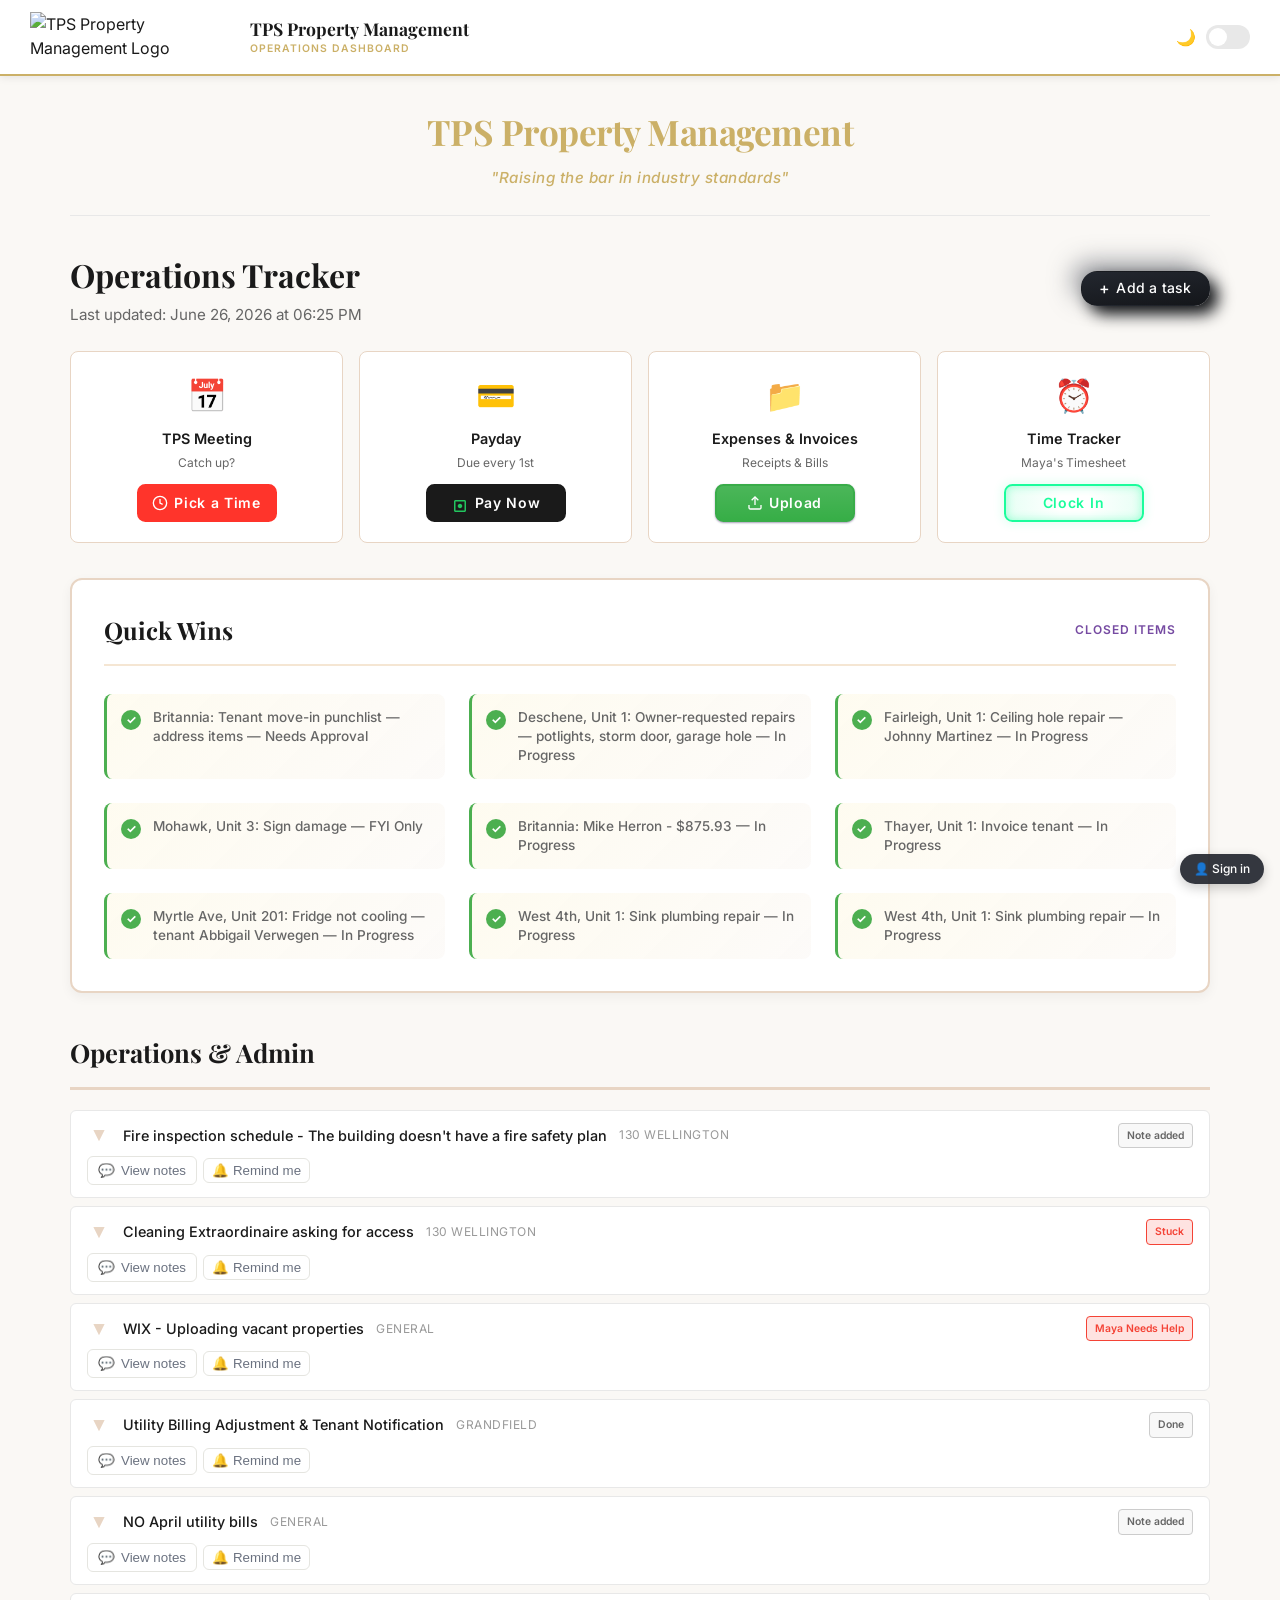
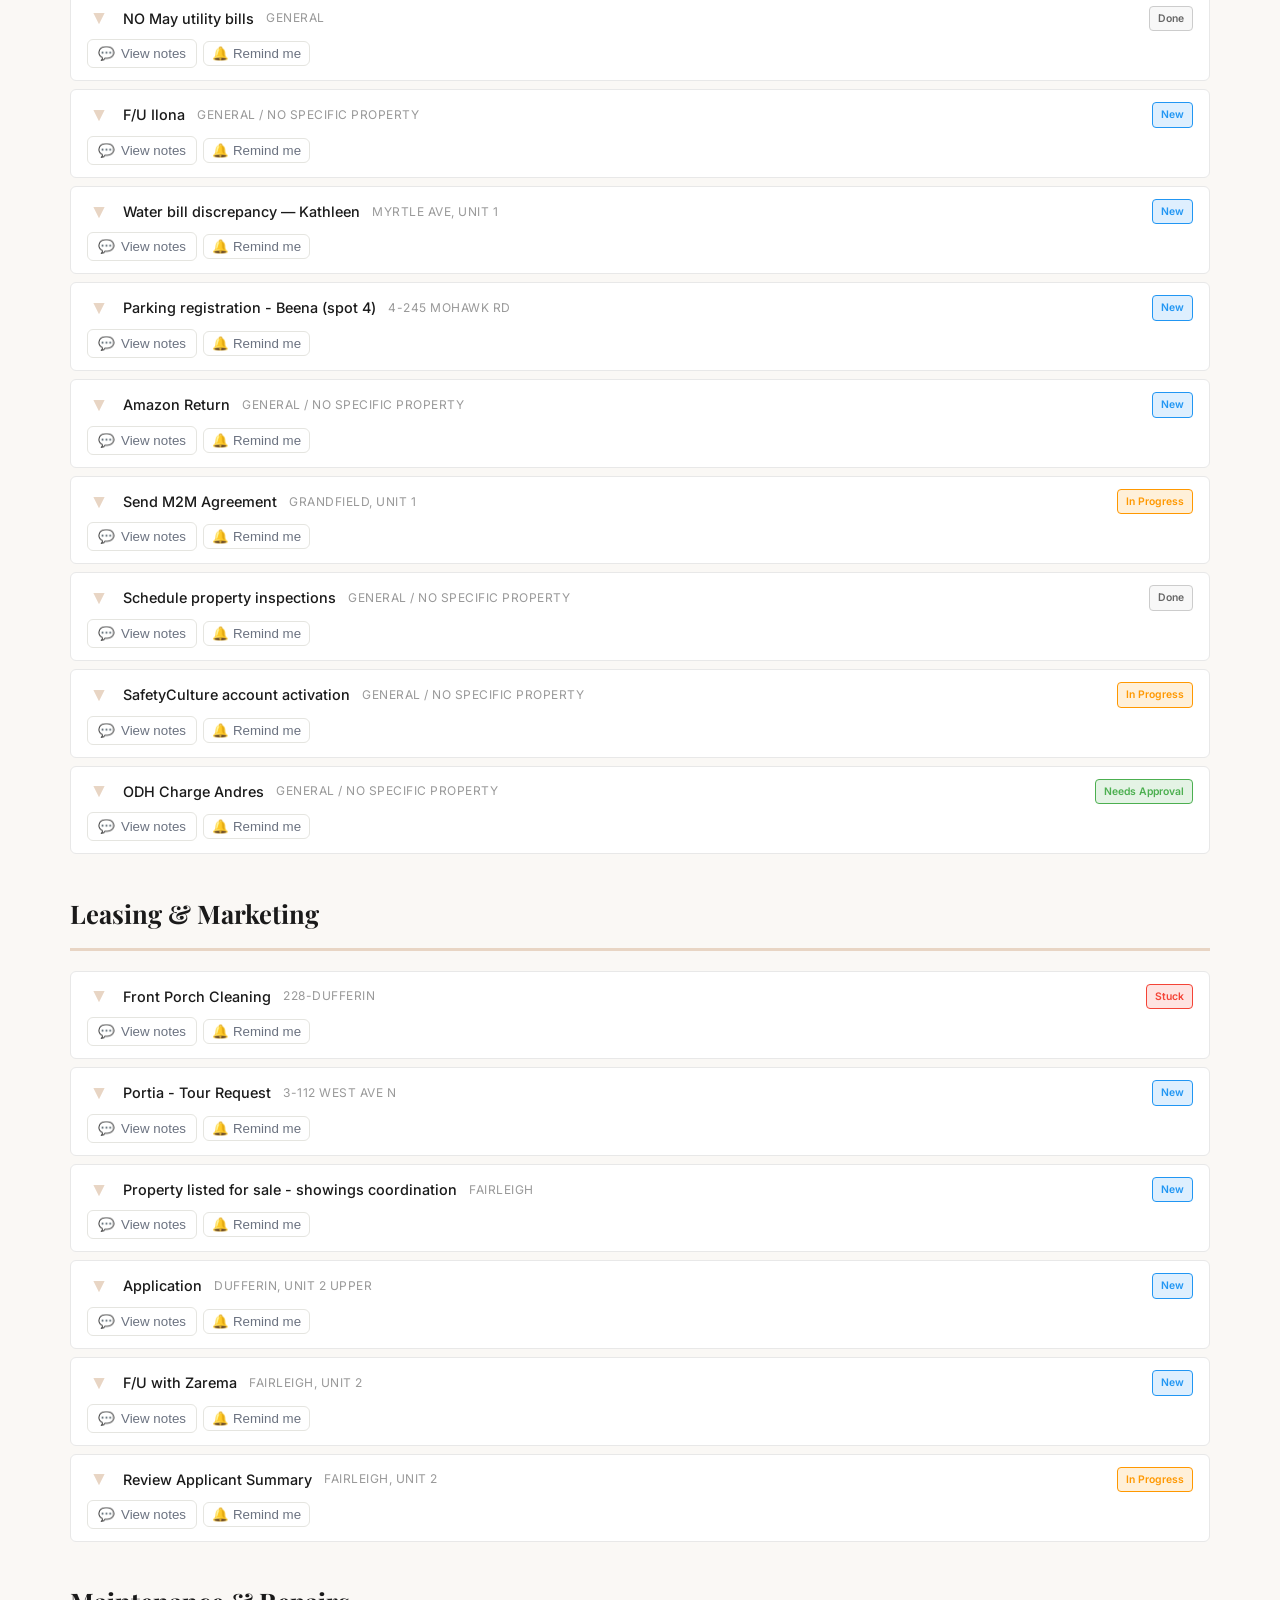
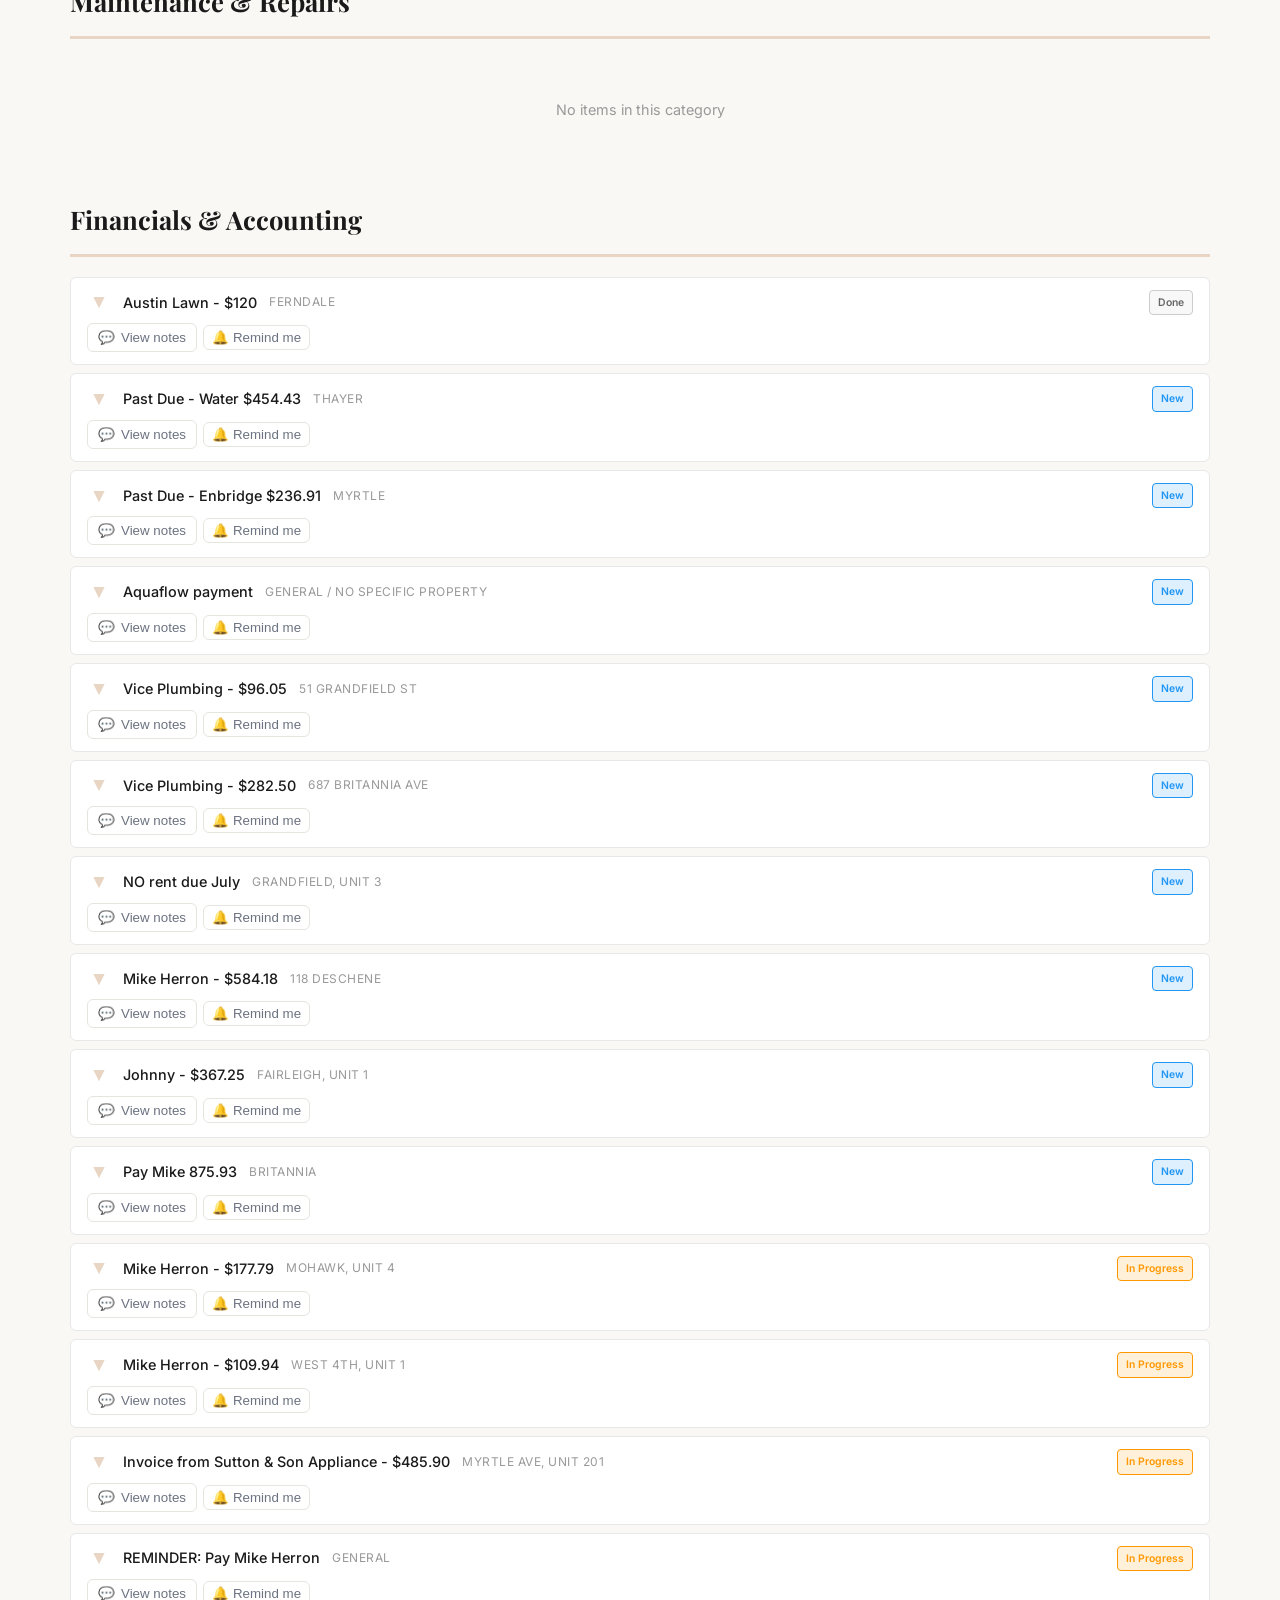
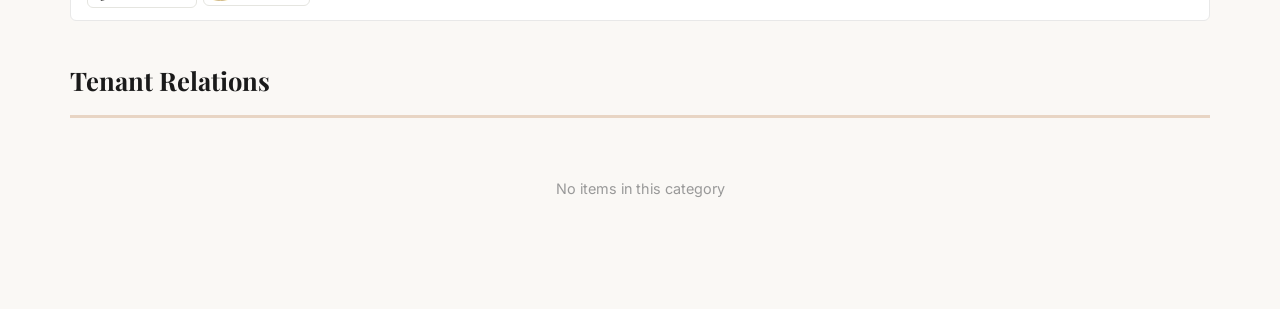
==== commit ac5d2c77: "chore: daily dashboard refresh 2026-06-26 18:25 UTC" ====
--- a/index.html
+++ b/index.html
@@ -992,7 +992,7 @@
         <!-- PAGE HEADER -->
         <div class="page-header">
             <h1 class="page-title">Operations Tracker</h1>
-            <p class="page-subtitle">Last updated: June 25, 2026 at 07:03 PM</p>
+            <p class="page-subtitle">Last updated: June 26, 2026 at 06:25 PM</p>
         </div>
 
         <!-- QUICK ACTION CARDS -->
@@ -1067,6 +1067,18 @@
                 <!-- QUICK_WINS_START -->
                 <div class="win-item">
                     <div class="win-check">✓</div>
+                   <div class="win-item-text">Britannia: Tenant move-in punchlist — address items — Needs Approval</div>
+                </div>
+                <div class="win-item">
+                    <div class="win-check">✓</div>
+                   <div class="win-item-text">Deschene, Unit 1: Owner-requested repairs — potlights, storm door, garage hole — In Progress</div>
+                </div>
+                <div class="win-item">
+                    <div class="win-check">✓</div>
+                   <div class="win-item-text">Fairleigh, Unit 1: Ceiling hole repair — Johnny Martinez — In Progress</div>
+                </div>
+                <div class="win-item">
+                    <div class="win-check">✓</div>
                    <div class="win-item-text">Mohawk, Unit 3: Sign damage — FYI Only</div>
                 </div>
                 <div class="win-item">
@@ -1088,18 +1100,6 @@
                 <div class="win-item">
                     <div class="win-check">✓</div>
                    <div class="win-item-text">West 4th, Unit 1: Sink plumbing repair — In Progress</div>
-                </div>
-                <div class="win-item">
-                    <div class="win-check">✓</div>
-                   <div class="win-item-text">General / No specific property: F/U Jon - Gemini St PM — New</div>
-                </div>
-                <div class="win-item">
-                    <div class="win-check">✓</div>
-                   <div class="win-item-text">Fairleigh: Gas bill split dispute — vacant Unit 2 — Maya Needs Help</div>
-                </div>
-                <div class="win-item">
-                    <div class="win-check">✓</div>
-                   <div class="win-item-text">Myrtle: Enbridge Log in info &quot;Invalid&quot; — Maya Needs Help</div>
                 </div>
                 <!-- QUICK_WINS_END -->
             </div>
@@ -1152,7 +1152,7 @@
                     </div>
                 </div>
 
-                <div class="task-item" data-id="row-24">
+                <div class="task-item" data-id="row-23">
                     <div class="task-row">
                         <div class="task-info">
                             <button class="task-expand-btn">▼</button>
@@ -1170,8 +1170,8 @@
                                 <button class="btn-outlined btn-tricia">Tricia on it</button>
                                 <button class="btn-outlined btn-maya">Maya on it</button>
                                 <div class="checkbox-container">
-                                    <input type="checkbox" id="cb-row-24" class="task-checkbox">
-                                    <label for="cb-row-24" class="checkbox-label">
+                                    <input type="checkbox" id="cb-row-23" class="task-checkbox">
+                                    <label for="cb-row-23" class="checkbox-label">
                                         <div class="checkbox-box">
                                             <div class="checkbox-fill"></div>
                                             <div class="checkmark">
@@ -1395,7 +1395,7 @@
                     </div>
                 </div>
 
-                <div class="task-item" data-id="row-31">
+                <div class="task-item" data-id="row-28">
                     <div class="task-row">
                         <div class="task-info">
                             <button class="task-expand-btn">▼</button>
@@ -1413,28 +1413,28 @@
                                 <button class="btn-outlined btn-tricia">Tricia on it</button>
                                 <button class="btn-outlined btn-maya">Maya on it</button>
                                 <div class="checkbox-container">
-                                    <input type="checkbox" id="cb-row-31" class="task-checkbox">
-                                    <label for="cb-row-31" class="checkbox-label">
-                                        <div class="checkbox-box">
-                                            <div class="checkbox-fill"></div>
-                                            <div class="checkmark">
-                                                <svg class="check-icon" viewBox="0 0 24 24"><path d="M9 16.17L4.83 12l-1.42 1.41L9 19 21 7l-1.41-1.41z"/></svg>
-                                            </div>
-                                            <div class="success-ripple"></div>
-                                        </div>
-                                        <span class="checkbox-text">Done</span>
-                                    </label>
-                                </div>
-                            </div>
-                            <div style="display: flex; flex-direction: column; gap: 8px;">
-                                <textarea class="task-comment-input" placeholder="Leave a quick note (auto-saves when you click Save Note)..."></textarea>
-                                <button class="comment-save-btn">Save Note</button>
-                            </div>
-                        </div>
-                    </div>
-                </div>
-
-                <div class="task-item" data-id="row-38">
+                                    <input type="checkbox" id="cb-row-28" class="task-checkbox">
+                                    <label for="cb-row-28" class="checkbox-label">
+                                        <div class="checkbox-box">
+                                            <div class="checkbox-fill"></div>
+                                            <div class="checkmark">
+                                                <svg class="check-icon" viewBox="0 0 24 24"><path d="M9 16.17L4.83 12l-1.42 1.41L9 19 21 7l-1.41-1.41z"/></svg>
+                                            </div>
+                                            <div class="success-ripple"></div>
+                                        </div>
+                                        <span class="checkbox-text">Done</span>
+                                    </label>
+                                </div>
+                            </div>
+                            <div style="display: flex; flex-direction: column; gap: 8px;">
+                                <textarea class="task-comment-input" placeholder="Leave a quick note (auto-saves when you click Save Note)..."></textarea>
+                                <button class="comment-save-btn">Save Note</button>
+                            </div>
+                        </div>
+                    </div>
+                </div>
+
+                <div class="task-item" data-id="row-35">
                     <div class="task-row">
                         <div class="task-info">
                             <button class="task-expand-btn">▼</button>
@@ -1452,47 +1452,47 @@
                                 <button class="btn-outlined btn-tricia">Tricia on it</button>
                                 <button class="btn-outlined btn-maya">Maya on it</button>
                                 <div class="checkbox-container">
+                                    <input type="checkbox" id="cb-row-35" class="task-checkbox">
+                                    <label for="cb-row-35" class="checkbox-label">
+                                        <div class="checkbox-box">
+                                            <div class="checkbox-fill"></div>
+                                            <div class="checkmark">
+                                                <svg class="check-icon" viewBox="0 0 24 24"><path d="M9 16.17L4.83 12l-1.42 1.41L9 19 21 7l-1.41-1.41z"/></svg>
+                                            </div>
+                                            <div class="success-ripple"></div>
+                                        </div>
+                                        <span class="checkbox-text">Done</span>
+                                    </label>
+                                </div>
+                            </div>
+                            <div style="display: flex; flex-direction: column; gap: 8px;">
+                                <textarea class="task-comment-input" placeholder="Leave a quick note (auto-saves when you click Save Note)..."></textarea>
+                                <button class="comment-save-btn">Save Note</button>
+                            </div>
+                        </div>
+                    </div>
+                </div>
+
+                <div class="task-item" data-id="row-38">
+                    <div class="task-row">
+                        <div class="task-info">
+                            <button class="task-expand-btn">▼</button>
+                            <div class="task-title">Amazon Return</div>
+                            <div class="task-property">General / No specific property</div>
+                        </div>
+                        <div class="task-status">
+                            <div class="task-status-badge status-new">New</div>
+                        </div>
+                    </div>
+                    <div class="task-expanded">
+                        <div class="task-description">Mike needs the return code. You need to call him for this, items were ordered a while back.</div>
+                        <div class="task-actions">
+                            <div class="task-buttons">
+                                <button class="btn-outlined btn-tricia">Tricia on it</button>
+                                <button class="btn-outlined btn-maya">Maya on it</button>
+                                <div class="checkbox-container">
                                     <input type="checkbox" id="cb-row-38" class="task-checkbox">
                                     <label for="cb-row-38" class="checkbox-label">
-                                        <div class="checkbox-box">
-                                            <div class="checkbox-fill"></div>
-                                            <div class="checkmark">
-                                                <svg class="check-icon" viewBox="0 0 24 24"><path d="M9 16.17L4.83 12l-1.42 1.41L9 19 21 7l-1.41-1.41z"/></svg>
-                                            </div>
-                                            <div class="success-ripple"></div>
-                                        </div>
-                                        <span class="checkbox-text">Done</span>
-                                    </label>
-                                </div>
-                            </div>
-                            <div style="display: flex; flex-direction: column; gap: 8px;">
-                                <textarea class="task-comment-input" placeholder="Leave a quick note (auto-saves when you click Save Note)..."></textarea>
-                                <button class="comment-save-btn">Save Note</button>
-                            </div>
-                        </div>
-                    </div>
-                </div>
-
-                <div class="task-item" data-id="row-41">
-                    <div class="task-row">
-                        <div class="task-info">
-                            <button class="task-expand-btn">▼</button>
-                            <div class="task-title">Amazon Return</div>
-                            <div class="task-property">General / No specific property</div>
-                        </div>
-                        <div class="task-status">
-                            <div class="task-status-badge status-new">New</div>
-                        </div>
-                    </div>
-                    <div class="task-expanded">
-                        <div class="task-description">Mike needs the return code. You need to call him for this, items were ordered a while back.</div>
-                        <div class="task-actions">
-                            <div class="task-buttons">
-                                <button class="btn-outlined btn-tricia">Tricia on it</button>
-                                <button class="btn-outlined btn-maya">Maya on it</button>
-                                <div class="checkbox-container">
-                                    <input type="checkbox" id="cb-row-41" class="task-checkbox">
-                                    <label for="cb-row-41" class="checkbox-label">
                                         <div class="checkbox-box">
                                             <div class="checkbox-fill"></div>
                                             <div class="checkmark">
@@ -1594,7 +1594,7 @@
                     </div>
                 </div>
 
-                <div class="task-item" data-id="row-40">
+                <div class="task-item" data-id="row-37">
                     <div class="task-row">
                         <div class="task-info">
                             <button class="task-expand-btn">▼</button>
@@ -1610,8 +1610,8 @@
                         <div class="task-actions">
                             <div class="task-buttons">
                                 <div class="checkbox-container">
-                                    <input type="checkbox" id="cb-row-40" class="task-checkbox">
-                                    <label for="cb-row-40" class="checkbox-label">
+                                    <input type="checkbox" id="cb-row-37" class="task-checkbox">
+                                    <label for="cb-row-37" class="checkbox-label">
                                         <div class="checkbox-box">
                                             <div class="checkbox-fill"></div>
                                             <div class="checkmark">
@@ -1707,7 +1707,7 @@
                     </div>
                 </div>
 
-                <div class="task-item" data-id="row-35">
+                <div class="task-item" data-id="row-32">
                     <div class="task-row">
                         <div class="task-info">
                             <button class="task-expand-btn">▼</button>
@@ -1725,28 +1725,28 @@
                                 <button class="btn-outlined btn-tricia">Tricia on it</button>
                                 <button class="btn-outlined btn-maya">Maya on it</button>
                                 <div class="checkbox-container">
-                                    <input type="checkbox" id="cb-row-35" class="task-checkbox">
-                                    <label for="cb-row-35" class="checkbox-label">
-                                        <div class="checkbox-box">
-                                            <div class="checkbox-fill"></div>
-                                            <div class="checkmark">
-                                                <svg class="check-icon" viewBox="0 0 24 24"><path d="M9 16.17L4.83 12l-1.42 1.41L9 19 21 7l-1.41-1.41z"/></svg>
-                                            </div>
-                                            <div class="success-ripple"></div>
-                                        </div>
-                                        <span class="checkbox-text">Done</span>
-                                    </label>
-                                </div>
-                            </div>
-                            <div style="display: flex; flex-direction: column; gap: 8px;">
-                                <textarea class="task-comment-input" placeholder="Leave a quick note (auto-saves when you click Save Note)..."></textarea>
-                                <button class="comment-save-btn">Save Note</button>
-                            </div>
-                        </div>
-                    </div>
-                </div>
-
-                <div class="task-item" data-id="row-39">
+                                    <input type="checkbox" id="cb-row-32" class="task-checkbox">
+                                    <label for="cb-row-32" class="checkbox-label">
+                                        <div class="checkbox-box">
+                                            <div class="checkbox-fill"></div>
+                                            <div class="checkmark">
+                                                <svg class="check-icon" viewBox="0 0 24 24"><path d="M9 16.17L4.83 12l-1.42 1.41L9 19 21 7l-1.41-1.41z"/></svg>
+                                            </div>
+                                            <div class="success-ripple"></div>
+                                        </div>
+                                        <span class="checkbox-text">Done</span>
+                                    </label>
+                                </div>
+                            </div>
+                            <div style="display: flex; flex-direction: column; gap: 8px;">
+                                <textarea class="task-comment-input" placeholder="Leave a quick note (auto-saves when you click Save Note)..."></textarea>
+                                <button class="comment-save-btn">Save Note</button>
+                            </div>
+                        </div>
+                    </div>
+                </div>
+
+                <div class="task-item" data-id="row-36">
                     <div class="task-row">
                         <div class="task-info">
                             <button class="task-expand-btn">▼</button>
@@ -1764,28 +1764,106 @@
                                 <button class="btn-outlined btn-tricia">Tricia on it</button>
                                 <button class="btn-outlined btn-maya">Maya on it</button>
                                 <div class="checkbox-container">
-                                    <input type="checkbox" id="cb-row-39" class="task-checkbox">
-                                    <label for="cb-row-39" class="checkbox-label">
-                                        <div class="checkbox-box">
-                                            <div class="checkbox-fill"></div>
-                                            <div class="checkmark">
-                                                <svg class="check-icon" viewBox="0 0 24 24"><path d="M9 16.17L4.83 12l-1.42 1.41L9 19 21 7l-1.41-1.41z"/></svg>
-                                            </div>
-                                            <div class="success-ripple"></div>
-                                        </div>
-                                        <span class="checkbox-text">Done</span>
-                                    </label>
-                                </div>
-                            </div>
-                            <div style="display: flex; flex-direction: column; gap: 8px;">
-                                <textarea class="task-comment-input" placeholder="Leave a quick note (auto-saves when you click Save Note)..."></textarea>
-                                <button class="comment-save-btn">Save Note</button>
-                            </div>
-                        </div>
-                    </div>
-                </div>
-
-                <div class="task-item" data-id="row-29">
+                                    <input type="checkbox" id="cb-row-36" class="task-checkbox">
+                                    <label for="cb-row-36" class="checkbox-label">
+                                        <div class="checkbox-box">
+                                            <div class="checkbox-fill"></div>
+                                            <div class="checkmark">
+                                                <svg class="check-icon" viewBox="0 0 24 24"><path d="M9 16.17L4.83 12l-1.42 1.41L9 19 21 7l-1.41-1.41z"/></svg>
+                                            </div>
+                                            <div class="success-ripple"></div>
+                                        </div>
+                                        <span class="checkbox-text">Done</span>
+                                    </label>
+                                </div>
+                            </div>
+                            <div style="display: flex; flex-direction: column; gap: 8px;">
+                                <textarea class="task-comment-input" placeholder="Leave a quick note (auto-saves when you click Save Note)..."></textarea>
+                                <button class="comment-save-btn">Save Note</button>
+                            </div>
+                        </div>
+                    </div>
+                </div>
+
+                <div class="task-item" data-id="row-43">
+                    <div class="task-row">
+                        <div class="task-info">
+                            <button class="task-expand-btn">▼</button>
+                            <div class="task-title">Application</div>
+                            <div class="task-property">Dufferin, Unit 2 Upper</div>
+                        </div>
+                        <div class="task-status">
+                            <div class="task-status-badge status-new">New</div>
+                        </div>
+                    </div>
+                    <div class="task-expanded">
+                        <div class="task-description">Waiting for reply from Rebecca regarding background checks.</div>
+                        <div class="task-actions">
+                            <div class="task-buttons">
+                                <button class="btn-outlined btn-tricia">Tricia on it</button>
+                                <button class="btn-outlined btn-maya">Maya on it</button>
+                                <div class="checkbox-container">
+                                    <input type="checkbox" id="cb-row-43" class="task-checkbox">
+                                    <label for="cb-row-43" class="checkbox-label">
+                                        <div class="checkbox-box">
+                                            <div class="checkbox-fill"></div>
+                                            <div class="checkmark">
+                                                <svg class="check-icon" viewBox="0 0 24 24"><path d="M9 16.17L4.83 12l-1.42 1.41L9 19 21 7l-1.41-1.41z"/></svg>
+                                            </div>
+                                            <div class="success-ripple"></div>
+                                        </div>
+                                        <span class="checkbox-text">Done</span>
+                                    </label>
+                                </div>
+                            </div>
+                            <div style="display: flex; flex-direction: column; gap: 8px;">
+                                <textarea class="task-comment-input" placeholder="Leave a quick note (auto-saves when you click Save Note)..."></textarea>
+                                <button class="comment-save-btn">Save Note</button>
+                            </div>
+                        </div>
+                    </div>
+                </div>
+
+                <div class="task-item" data-id="row-44">
+                    <div class="task-row">
+                        <div class="task-info">
+                            <button class="task-expand-btn">▼</button>
+                            <div class="task-title">F/U with Zarema</div>
+                            <div class="task-property">Fairleigh, Unit 2</div>
+                        </div>
+                        <div class="task-status">
+                            <div class="task-status-badge status-new">New</div>
+                        </div>
+                    </div>
+                    <div class="task-expanded">
+                        <div class="task-description">Application was all received. Waiting for decision</div>
+                        <div class="task-actions">
+                            <div class="task-buttons">
+                                <button class="btn-outlined btn-tricia">Tricia on it</button>
+                                <button class="btn-outlined btn-maya">Maya on it</button>
+                                <div class="checkbox-container">
+                                    <input type="checkbox" id="cb-row-44" class="task-checkbox">
+                                    <label for="cb-row-44" class="checkbox-label">
+                                        <div class="checkbox-box">
+                                            <div class="checkbox-fill"></div>
+                                            <div class="checkmark">
+                                                <svg class="check-icon" viewBox="0 0 24 24"><path d="M9 16.17L4.83 12l-1.42 1.41L9 19 21 7l-1.41-1.41z"/></svg>
+                                            </div>
+                                            <div class="success-ripple"></div>
+                                        </div>
+                                        <span class="checkbox-text">Done</span>
+                                    </label>
+                                </div>
+                            </div>
+                            <div style="display: flex; flex-direction: column; gap: 8px;">
+                                <textarea class="task-comment-input" placeholder="Leave a quick note (auto-saves when you click Save Note)..."></textarea>
+                                <button class="comment-save-btn">Save Note</button>
+                            </div>
+                        </div>
+                    </div>
+                </div>
+
+                <div class="task-item" data-id="row-26">
                     <div class="task-row">
                         <div class="task-info">
                             <button class="task-expand-btn">▼</button>
@@ -1801,45 +1879,18 @@
                         <div class="task-actions">
                             <div class="task-buttons">
                                 <div class="checkbox-container">
-                                    <input type="checkbox" id="cb-row-29" class="task-checkbox">
-                                    <label for="cb-row-29" class="checkbox-label">
-                                        <div class="checkbox-box">
-                                            <div class="checkbox-fill"></div>
-                                            <div class="checkmark">
-                                                <svg class="check-icon" viewBox="0 0 24 24"><path d="M9 16.17L4.83 12l-1.42 1.41L9 19 21 7l-1.41-1.41z"/></svg>
-                                            </div>
-                                            <div class="success-ripple"></div>
-                                        </div>
-                                        <span class="checkbox-text">Done</span>
-                                    </label>
-                                </div>
-                            </div>
-                            <div style="display: flex; flex-direction: column; gap: 8px;">
-                                <textarea class="task-comment-input" placeholder="Leave a quick note (auto-saves when you click Save Note)..."></textarea>
-                                <button class="comment-save-btn">Save Note</button>
-                            </div>
-                        </div>
-                    </div>
-                </div>
-
-                <div class="task-item" data-id="row-22">
-                    <div class="task-row">
-                        <div class="task-info">
-                            <button class="task-expand-btn">▼</button>
-                            <div class="task-title">Tenant move-in punchlist — address items</div>
-                            <div class="task-property">Britannia</div>
-                        </div>
-                        <div class="task-status">
-                            <div class="task-status-badge status-approval">Needs Approval</div>
-                        </div>
-                    </div>
-                    <div class="task-expanded">
-                        <div class="task-description">New tenant moved in. Mike Herron sent photos of punchlist items on June 17. Maya forwarded to ODH June 18 for scheduling &amp; completion.</div>
-                        <div class="task-actions">
-                            <div class="task-buttons">
-                                <button class="btn-outlined btn-approve">Approve</button>
-                                <button class="btn-outlined btn-hold">Hold Off</button>
-                                <button class="btn-outlined btn-reject">Rejected</button>
+                                    <input type="checkbox" id="cb-row-26" class="task-checkbox">
+                                    <label for="cb-row-26" class="checkbox-label">
+                                        <div class="checkbox-box">
+                                            <div class="checkbox-fill"></div>
+                                            <div class="checkmark">
+                                                <svg class="check-icon" viewBox="0 0 24 24"><path d="M9 16.17L4.83 12l-1.42 1.41L9 19 21 7l-1.41-1.41z"/></svg>
+                                            </div>
+                                            <div class="success-ripple"></div>
+                                        </div>
+                                        <span class="checkbox-text">Done</span>
+                                    </label>
+                                </div>
                             </div>
                             <div style="display: flex; flex-direction: column; gap: 8px;">
                                 <textarea class="task-comment-input" placeholder="Leave a quick note (auto-saves when you click Save Note)..."></textarea>
@@ -1859,46 +1910,7 @@
             <h2 class="category-title">Maintenance & Repairs</h2>
             <div class="tasks-list">
                 <!-- MAINTENANCE_REPAIRS_START -->
-                <div class="task-item" data-id="row-36">
-                    <div class="task-row">
-                        <div class="task-info">
-                            <button class="task-expand-btn">▼</button>
-                            <div class="task-title">Window coverings</div>
-                            <div class="task-property">Mohawk</div>
-                        </div>
-                        <div class="task-status">
-                            <div class="task-status-badge status-new">New</div>
-                        </div>
-                    </div>
-                    <div class="task-expanded">
-                        <div class="task-description">Prices and options for stairwell coverings - send details and quote to Lori (owner)</div>
-                        <div class="task-actions">
-                            <div class="task-buttons">
-                                <button class="btn-outlined btn-tricia">Tricia on it</button>
-                                <button class="btn-outlined btn-maya">Maya on it</button>
-                                <div class="checkbox-container">
-                                    <input type="checkbox" id="cb-row-36" class="task-checkbox">
-                                    <label for="cb-row-36" class="checkbox-label">
-                                        <div class="checkbox-box">
-                                            <div class="checkbox-fill"></div>
-                                            <div class="checkmark">
-                                                <svg class="check-icon" viewBox="0 0 24 24"><path d="M9 16.17L4.83 12l-1.42 1.41L9 19 21 7l-1.41-1.41z"/></svg>
-                                            </div>
-                                            <div class="success-ripple"></div>
-                                        </div>
-                                        <span class="checkbox-text">Done</span>
-                                    </label>
-                                </div>
-                            </div>
-                            <div style="display: flex; flex-direction: column; gap: 8px;">
-                                <textarea class="task-comment-input" placeholder="Leave a quick note (auto-saves when you click Save Note)..."></textarea>
-                                <button class="comment-save-btn">Save Note</button>
-                            </div>
-                        </div>
-                    </div>
-                </div>
-
-
+                <div class="empty-state">No items in this category</div>
                 <!-- MAINTENANCE_REPAIRS_END -->
             </div>
         </div>
@@ -1908,7 +1920,7 @@
             <h2 class="category-title">Financials & Accounting</h2>
             <div class="tasks-list">
                 <!-- FINANCIALS_ACCOUNTING_START -->
-                <div class="task-item" data-id="row-26">
+                <div class="task-item" data-id="row-25">
                     <div class="task-row">
                         <div class="task-info">
                             <button class="task-expand-btn">▼</button>
@@ -1916,38 +1928,39 @@
                             <div class="task-property">Ferndale</div>
                         </div>
                         <div class="task-status">
-                            <div class="task-status-badge status-new">New</div>
+                            <div class="task-status-badge status-fyi">Done</div>
                         </div>
                     </div>
                     <div class="task-expanded">
                         <div class="task-description">E-transfer email address: ozzymcniel98@gmail.com</div>
+                        <div class="task-description" style="opacity:.85;font-style:italic">Latest note from Tricia: Maya completed.</div>
                         <div class="task-actions">
                             <div class="task-buttons">
                                 <button class="btn-outlined btn-tricia">Tricia on it</button>
                                 <button class="btn-outlined btn-maya">Maya on it</button>
                                 <div class="checkbox-container">
-                                    <input type="checkbox" id="cb-row-26" class="task-checkbox">
-                                    <label for="cb-row-26" class="checkbox-label">
-                                        <div class="checkbox-box">
-                                            <div class="checkbox-fill"></div>
-                                            <div class="checkmark">
-                                                <svg class="check-icon" viewBox="0 0 24 24"><path d="M9 16.17L4.83 12l-1.42 1.41L9 19 21 7l-1.41-1.41z"/></svg>
-                                            </div>
-                                            <div class="success-ripple"></div>
-                                        </div>
-                                        <span class="checkbox-text">Done</span>
-                                    </label>
-                                </div>
-                            </div>
-                            <div style="display: flex; flex-direction: column; gap: 8px;">
-                                <textarea class="task-comment-input" placeholder="Leave a quick note (auto-saves when you click Save Note)..."></textarea>
-                                <button class="comment-save-btn">Save Note</button>
-                            </div>
-                        </div>
-                    </div>
-                </div>
-
-                <div class="task-item" data-id="row-32">
+                                    <input type="checkbox" id="cb-row-25" class="task-checkbox">
+                                    <label for="cb-row-25" class="checkbox-label">
+                                        <div class="checkbox-box">
+                                            <div class="checkbox-fill"></div>
+                                            <div class="checkmark">
+                                                <svg class="check-icon" viewBox="0 0 24 24"><path d="M9 16.17L4.83 12l-1.42 1.41L9 19 21 7l-1.41-1.41z"/></svg>
+                                            </div>
+                                            <div class="success-ripple"></div>
+                                        </div>
+                                        <span class="checkbox-text">Done</span>
+                                    </label>
+                                </div>
+                            </div>
+                            <div style="display: flex; flex-direction: column; gap: 8px;">
+                                <textarea class="task-comment-input" placeholder="Leave a quick note (auto-saves when you click Save Note)...">Maya completed.</textarea>
+                                <button class="comment-save-btn">Save Note</button>
+                            </div>
+                        </div>
+                    </div>
+                </div>
+
+                <div class="task-item" data-id="row-29">
                     <div class="task-row">
                         <div class="task-info">
                             <button class="task-expand-btn">▼</button>
@@ -1965,28 +1978,28 @@
                                 <button class="btn-outlined btn-tricia">Tricia on it</button>
                                 <button class="btn-outlined btn-maya">Maya on it</button>
                                 <div class="checkbox-container">
-                                    <input type="checkbox" id="cb-row-32" class="task-checkbox">
-                                    <label for="cb-row-32" class="checkbox-label">
-                                        <div class="checkbox-box">
-                                            <div class="checkbox-fill"></div>
-                                            <div class="checkmark">
-                                                <svg class="check-icon" viewBox="0 0 24 24"><path d="M9 16.17L4.83 12l-1.42 1.41L9 19 21 7l-1.41-1.41z"/></svg>
-                                            </div>
-                                            <div class="success-ripple"></div>
-                                        </div>
-                                        <span class="checkbox-text">Done</span>
-                                    </label>
-                                </div>
-                            </div>
-                            <div style="display: flex; flex-direction: column; gap: 8px;">
-                                <textarea class="task-comment-input" placeholder="Leave a quick note (auto-saves when you click Save Note)..."></textarea>
-                                <button class="comment-save-btn">Save Note</button>
-                            </div>
-                        </div>
-                    </div>
-                </div>
-
-                <div class="task-item" data-id="row-33">
+                                    <input type="checkbox" id="cb-row-29" class="task-checkbox">
+                                    <label for="cb-row-29" class="checkbox-label">
+                                        <div class="checkbox-box">
+                                            <div class="checkbox-fill"></div>
+                                            <div class="checkmark">
+                                                <svg class="check-icon" viewBox="0 0 24 24"><path d="M9 16.17L4.83 12l-1.42 1.41L9 19 21 7l-1.41-1.41z"/></svg>
+                                            </div>
+                                            <div class="success-ripple"></div>
+                                        </div>
+                                        <span class="checkbox-text">Done</span>
+                                    </label>
+                                </div>
+                            </div>
+                            <div style="display: flex; flex-direction: column; gap: 8px;">
+                                <textarea class="task-comment-input" placeholder="Leave a quick note (auto-saves when you click Save Note)..."></textarea>
+                                <button class="comment-save-btn">Save Note</button>
+                            </div>
+                        </div>
+                    </div>
+                </div>
+
+                <div class="task-item" data-id="row-30">
                     <div class="task-row">
                         <div class="task-info">
                             <button class="task-expand-btn">▼</button>
@@ -2004,28 +2017,28 @@
                                 <button class="btn-outlined btn-tricia">Tricia on it</button>
                                 <button class="btn-outlined btn-maya">Maya on it</button>
                                 <div class="checkbox-container">
-                                    <input type="checkbox" id="cb-row-33" class="task-checkbox">
-                                    <label for="cb-row-33" class="checkbox-label">
-                                        <div class="checkbox-box">
-                                            <div class="checkbox-fill"></div>
-                                            <div class="checkmark">
-                                                <svg class="check-icon" viewBox="0 0 24 24"><path d="M9 16.17L4.83 12l-1.42 1.41L9 19 21 7l-1.41-1.41z"/></svg>
-                                            </div>
-                                            <div class="success-ripple"></div>
-                                        </div>
-                                        <span class="checkbox-text">Done</span>
-                                    </label>
-                                </div>
-                            </div>
-                            <div style="display: flex; flex-direction: column; gap: 8px;">
-                                <textarea class="task-comment-input" placeholder="Leave a quick note (auto-saves when you click Save Note)..."></textarea>
-                                <button class="comment-save-btn">Save Note</button>
-                            </div>
-                        </div>
-                    </div>
-                </div>
-
-                <div class="task-item" data-id="row-37">
+                                    <input type="checkbox" id="cb-row-30" class="task-checkbox">
+                                    <label for="cb-row-30" class="checkbox-label">
+                                        <div class="checkbox-box">
+                                            <div class="checkbox-fill"></div>
+                                            <div class="checkmark">
+                                                <svg class="check-icon" viewBox="0 0 24 24"><path d="M9 16.17L4.83 12l-1.42 1.41L9 19 21 7l-1.41-1.41z"/></svg>
+                                            </div>
+                                            <div class="success-ripple"></div>
+                                        </div>
+                                        <span class="checkbox-text">Done</span>
+                                    </label>
+                                </div>
+                            </div>
+                            <div style="display: flex; flex-direction: column; gap: 8px;">
+                                <textarea class="task-comment-input" placeholder="Leave a quick note (auto-saves when you click Save Note)..."></textarea>
+                                <button class="comment-save-btn">Save Note</button>
+                            </div>
+                        </div>
+                    </div>
+                </div>
+
+                <div class="task-item" data-id="row-34">
                     <div class="task-row">
                         <div class="task-info">
                             <button class="task-expand-btn">▼</button>
@@ -2043,8 +2056,244 @@
                                 <button class="btn-outlined btn-tricia">Tricia on it</button>
                                 <button class="btn-outlined btn-maya">Maya on it</button>
                                 <div class="checkbox-container">
-                                    <input type="checkbox" id="cb-row-37" class="task-checkbox">
-                                    <label for="cb-row-37" class="checkbox-label">
+                                    <input type="checkbox" id="cb-row-34" class="task-checkbox">
+                                    <label for="cb-row-34" class="checkbox-label">
+                                        <div class="checkbox-box">
+                                            <div class="checkbox-fill"></div>
+                                            <div class="checkmark">
+                                                <svg class="check-icon" viewBox="0 0 24 24"><path d="M9 16.17L4.83 12l-1.42 1.41L9 19 21 7l-1.41-1.41z"/></svg>
+                                            </div>
+                                            <div class="success-ripple"></div>
+                                        </div>
+                                        <span class="checkbox-text">Done</span>
+                                    </label>
+                                </div>
+                            </div>
+                            <div style="display: flex; flex-direction: column; gap: 8px;">
+                                <textarea class="task-comment-input" placeholder="Leave a quick note (auto-saves when you click Save Note)..."></textarea>
+                                <button class="comment-save-btn">Save Note</button>
+                            </div>
+                        </div>
+                    </div>
+                </div>
+
+                <div class="task-item" data-id="row-39">
+                    <div class="task-row">
+                        <div class="task-info">
+                            <button class="task-expand-btn">▼</button>
+                            <div class="task-title">Vice Plumbing - $96.05</div>
+                            <div class="task-property">51 Grandfield St</div>
+                        </div>
+                        <div class="task-status">
+                            <div class="task-status-badge status-new">New</div>
+                        </div>
+                    </div>
+                    <div class="task-expanded">
+                        <div class="task-description">Service:
+                Investigate leak, tenant indicated that they haven’t seen a leak in sometime</div>
+                        <div class="task-actions">
+                            <div class="task-buttons">
+                                <button class="btn-outlined btn-tricia">Tricia on it</button>
+                                <button class="btn-outlined btn-maya">Maya on it</button>
+                                <div class="checkbox-container">
+                                    <input type="checkbox" id="cb-row-39" class="task-checkbox">
+                                    <label for="cb-row-39" class="checkbox-label">
+                                        <div class="checkbox-box">
+                                            <div class="checkbox-fill"></div>
+                                            <div class="checkmark">
+                                                <svg class="check-icon" viewBox="0 0 24 24"><path d="M9 16.17L4.83 12l-1.42 1.41L9 19 21 7l-1.41-1.41z"/></svg>
+                                            </div>
+                                            <div class="success-ripple"></div>
+                                        </div>
+                                        <span class="checkbox-text">Done</span>
+                                    </label>
+                                </div>
+                            </div>
+                            <div style="display: flex; flex-direction: column; gap: 8px;">
+                                <textarea class="task-comment-input" placeholder="Leave a quick note (auto-saves when you click Save Note)..."></textarea>
+                                <button class="comment-save-btn">Save Note</button>
+                            </div>
+                        </div>
+                    </div>
+                </div>
+
+                <div class="task-item" data-id="row-40">
+                    <div class="task-row">
+                        <div class="task-info">
+                            <button class="task-expand-btn">▼</button>
+                            <div class="task-title">Vice Plumbing - $282.50</div>
+                            <div class="task-property">687 Britannia Ave</div>
+                        </div>
+                        <div class="task-status">
+                            <div class="task-status-badge status-new">New</div>
+                        </div>
+                    </div>
+                    <div class="task-expanded">
+                        <div class="task-description">SERVICE: Clear blockage
+                Toilet snake in basement , Line tested running well</div>
+                        <div class="task-actions">
+                            <div class="task-buttons">
+                                <button class="btn-outlined btn-tricia">Tricia on it</button>
+                                <button class="btn-outlined btn-maya">Maya on it</button>
+                                <div class="checkbox-container">
+                                    <input type="checkbox" id="cb-row-40" class="task-checkbox">
+                                    <label for="cb-row-40" class="checkbox-label">
+                                        <div class="checkbox-box">
+                                            <div class="checkbox-fill"></div>
+                                            <div class="checkmark">
+                                                <svg class="check-icon" viewBox="0 0 24 24"><path d="M9 16.17L4.83 12l-1.42 1.41L9 19 21 7l-1.41-1.41z"/></svg>
+                                            </div>
+                                            <div class="success-ripple"></div>
+                                        </div>
+                                        <span class="checkbox-text">Done</span>
+                                    </label>
+                                </div>
+                            </div>
+                            <div style="display: flex; flex-direction: column; gap: 8px;">
+                                <textarea class="task-comment-input" placeholder="Leave a quick note (auto-saves when you click Save Note)..."></textarea>
+                                <button class="comment-save-btn">Save Note</button>
+                            </div>
+                        </div>
+                    </div>
+                </div>
+
+                <div class="task-item" data-id="row-42">
+                    <div class="task-row">
+                        <div class="task-info">
+                            <button class="task-expand-btn">▼</button>
+                            <div class="task-title">NO rent due July</div>
+                            <div class="task-property">Grandfield, Unit 3</div>
+                        </div>
+                        <div class="task-status">
+                            <div class="task-status-badge status-new">New</div>
+                        </div>
+                    </div>
+                    <div class="task-expanded">
+                        <div class="task-description">Tenant paid additional month upon lease signing that is meant to go towards July rent. There will be no transfer from her this month and will need to be invoiced at $0 in TenantCloud</div>
+                        <div class="task-actions">
+                            <div class="task-buttons">
+                                <button class="btn-outlined btn-tricia">Tricia on it</button>
+                                <button class="btn-outlined btn-maya">Maya on it</button>
+                                <div class="checkbox-container">
+                                    <input type="checkbox" id="cb-row-42" class="task-checkbox">
+                                    <label for="cb-row-42" class="checkbox-label">
+                                        <div class="checkbox-box">
+                                            <div class="checkbox-fill"></div>
+                                            <div class="checkmark">
+                                                <svg class="check-icon" viewBox="0 0 24 24"><path d="M9 16.17L4.83 12l-1.42 1.41L9 19 21 7l-1.41-1.41z"/></svg>
+                                            </div>
+                                            <div class="success-ripple"></div>
+                                        </div>
+                                        <span class="checkbox-text">Done</span>
+                                    </label>
+                                </div>
+                            </div>
+                            <div style="display: flex; flex-direction: column; gap: 8px;">
+                                <textarea class="task-comment-input" placeholder="Leave a quick note (auto-saves when you click Save Note)..."></textarea>
+                                <button class="comment-save-btn">Save Note</button>
+                            </div>
+                        </div>
+                    </div>
+                </div>
+
+                <div class="task-item" data-id="row-45">
+                    <div class="task-row">
+                        <div class="task-info">
+                            <button class="task-expand-btn">▼</button>
+                            <div class="task-title">Mike Herron - $584.18</div>
+                            <div class="task-property">118 Deschene</div>
+                        </div>
+                        <div class="task-status">
+                            <div class="task-status-badge status-new">New</div>
+                        </div>
+                    </div>
+                    <div class="task-expanded">
+                        <div class="task-description">Labour — Remove A/C Refurbish, 3 Glass Panels on Front Fencing, Install 20 Pot Light, Trim Rings, Repair Stern Deck, Fill Hole in Garage Ceiling. Materials</div>
+                        <div class="task-actions">
+                            <div class="task-buttons">
+                                <button class="btn-outlined btn-tricia">Tricia on it</button>
+                                <button class="btn-outlined btn-maya">Maya on it</button>
+                                <div class="checkbox-container">
+                                    <input type="checkbox" id="cb-row-45" class="task-checkbox">
+                                    <label for="cb-row-45" class="checkbox-label">
+                                        <div class="checkbox-box">
+                                            <div class="checkbox-fill"></div>
+                                            <div class="checkmark">
+                                                <svg class="check-icon" viewBox="0 0 24 24"><path d="M9 16.17L4.83 12l-1.42 1.41L9 19 21 7l-1.41-1.41z"/></svg>
+                                            </div>
+                                            <div class="success-ripple"></div>
+                                        </div>
+                                        <span class="checkbox-text">Done</span>
+                                    </label>
+                                </div>
+                            </div>
+                            <div style="display: flex; flex-direction: column; gap: 8px;">
+                                <textarea class="task-comment-input" placeholder="Leave a quick note (auto-saves when you click Save Note)..."></textarea>
+                                <button class="comment-save-btn">Save Note</button>
+                            </div>
+                        </div>
+                    </div>
+                </div>
+
+                <div class="task-item" data-id="row-46">
+                    <div class="task-row">
+                        <div class="task-info">
+                            <button class="task-expand-btn">▼</button>
+                            <div class="task-title">Johnny - $367.25</div>
+                            <div class="task-property">Fairleigh, Unit 1</div>
+                        </div>
+                        <div class="task-status">
+                            <div class="task-status-badge status-new">New</div>
+                        </div>
+                    </div>
+                    <div class="task-expanded">
+                        <div class="task-description">Repair and paint holes in ceiling and bulk by window</div>
+                        <div class="task-actions">
+                            <div class="task-buttons">
+                                <button class="btn-outlined btn-tricia">Tricia on it</button>
+                                <button class="btn-outlined btn-maya">Maya on it</button>
+                                <div class="checkbox-container">
+                                    <input type="checkbox" id="cb-row-46" class="task-checkbox">
+                                    <label for="cb-row-46" class="checkbox-label">
+                                        <div class="checkbox-box">
+                                            <div class="checkbox-fill"></div>
+                                            <div class="checkmark">
+                                                <svg class="check-icon" viewBox="0 0 24 24"><path d="M9 16.17L4.83 12l-1.42 1.41L9 19 21 7l-1.41-1.41z"/></svg>
+                                            </div>
+                                            <div class="success-ripple"></div>
+                                        </div>
+                                        <span class="checkbox-text">Done</span>
+                                    </label>
+                                </div>
+                            </div>
+                            <div style="display: flex; flex-direction: column; gap: 8px;">
+                                <textarea class="task-comment-input" placeholder="Leave a quick note (auto-saves when you click Save Note)..."></textarea>
+                                <button class="comment-save-btn">Save Note</button>
+                            </div>
+                        </div>
+                    </div>
+                </div>
+
+                <div class="task-item" data-id="row-47">
+                    <div class="task-row">
+                        <div class="task-info">
+                            <button class="task-expand-btn">▼</button>
+                            <div class="task-title">Pay Mike 875.93</div>
+                            <div class="task-property">Britannia</div>
+                        </div>
+                        <div class="task-status">
+                            <div class="task-status-badge status-new">New</div>
+                        </div>
+                    </div>
+                    <div class="task-expanded">
+                        <div class="task-description">Main unit jobs.</div>
+                        <div class="task-actions">
+                            <div class="task-buttons">
+                                <button class="btn-outlined btn-tricia">Tricia on it</button>
+                                <button class="btn-outlined btn-maya">Maya on it</button>
+                                <div class="checkbox-container">
+                                    <input type="checkbox" id="cb-row-47" class="task-checkbox">
+                                    <label for="cb-row-47" class="checkbox-label">
                                         <div class="checkbox-box">
                                             <div class="checkbox-fill"></div>
                                             <div class="checkmark">
@@ -2102,7 +2351,7 @@
                     </div>
                 </div>
 
-                <div class="task-item" data-id="row-23">
+                <div class="task-item" data-id="row-22">
                     <div class="task-row">
                         <div class="task-info">
                             <button class="task-expand-btn">▼</button>
@@ -2118,28 +2367,28 @@
                         <div class="task-actions">
                             <div class="task-buttons">
                                 <div class="checkbox-container">
-                                    <input type="checkbox" id="cb-row-23" class="task-checkbox">
-                                    <label for="cb-row-23" class="checkbox-label">
-                                        <div class="checkbox-box">
-                                            <div class="checkbox-fill"></div>
-                                            <div class="checkmark">
-                                                <svg class="check-icon" viewBox="0 0 24 24"><path d="M9 16.17L4.83 12l-1.42 1.41L9 19 21 7l-1.41-1.41z"/></svg>
-                                            </div>
-                                            <div class="success-ripple"></div>
-                                        </div>
-                                        <span class="checkbox-text">Done</span>
-                                    </label>
-                                </div>
-                            </div>
-                            <div style="display: flex; flex-direction: column; gap: 8px;">
-                                <textarea class="task-comment-input" placeholder="Leave a quick note (auto-saves when you click Save Note)..."></textarea>
-                                <button class="comment-save-btn">Save Note</button>
-                            </div>
-                        </div>
-                    </div>
-                </div>
-
-                <div class="task-item" data-id="row-25">
+                                    <input type="checkbox" id="cb-row-22" class="task-checkbox">
+                                    <label for="cb-row-22" class="checkbox-label">
+                                        <div class="checkbox-box">
+                                            <div class="checkbox-fill"></div>
+                                            <div class="checkmark">
+                                                <svg class="check-icon" viewBox="0 0 24 24"><path d="M9 16.17L4.83 12l-1.42 1.41L9 19 21 7l-1.41-1.41z"/></svg>
+                                            </div>
+                                            <div class="success-ripple"></div>
+                                        </div>
+                                        <span class="checkbox-text">Done</span>
+                                    </label>
+                                </div>
+                            </div>
+                            <div style="display: flex; flex-direction: column; gap: 8px;">
+                                <textarea class="task-comment-input" placeholder="Leave a quick note (auto-saves when you click Save Note)..."></textarea>
+                                <button class="comment-save-btn">Save Note</button>
+                            </div>
+                        </div>
+                    </div>
+                </div>
+
+                <div class="task-item" data-id="row-24">
                     <div class="task-row">
                         <div class="task-info">
                             <button class="task-expand-btn">▼</button>
@@ -2147,37 +2396,36 @@
                             <div class="task-property">Myrtle Ave, Unit 201</div>
                         </div>
                         <div class="task-status">
-                            <div class="task-status-badge status-fyi">Done</div>
+                            <div class="task-status-badge status-in-progress">In Progress</div>
                         </div>
                     </div>
                     <div class="task-expanded">
                         <div class="task-description">Fridge repair receipt #150227 received Jun 18</div>
-                        <div class="task-description" style="opacity:.85;font-style:italic">Latest note from Tricia: Maya completed.</div>
-                        <div class="task-actions">
-                            <div class="task-buttons">
-                                <div class="checkbox-container">
-                                    <input type="checkbox" id="cb-row-25" class="task-checkbox">
-                                    <label for="cb-row-25" class="checkbox-label">
-                                        <div class="checkbox-box">
-                                            <div class="checkbox-fill"></div>
-                                            <div class="checkmark">
-                                                <svg class="check-icon" viewBox="0 0 24 24"><path d="M9 16.17L4.83 12l-1.42 1.41L9 19 21 7l-1.41-1.41z"/></svg>
-                                            </div>
-                                            <div class="success-ripple"></div>
-                                        </div>
-                                        <span class="checkbox-text">Done</span>
-                                    </label>
-                                </div>
-                            </div>
-                            <div style="display: flex; flex-direction: column; gap: 8px;">
-                                <textarea class="task-comment-input" placeholder="Leave a quick note (auto-saves when you click Save Note)...">Maya completed.</textarea>
-                                <button class="comment-save-btn">Save Note</button>
-                            </div>
-                        </div>
-                    </div>
-                </div>
-
-                <div class="task-item" data-id="row-34">
+                        <div class="task-actions">
+                            <div class="task-buttons">
+                                <div class="checkbox-container">
+                                    <input type="checkbox" id="cb-row-24" class="task-checkbox">
+                                    <label for="cb-row-24" class="checkbox-label">
+                                        <div class="checkbox-box">
+                                            <div class="checkbox-fill"></div>
+                                            <div class="checkmark">
+                                                <svg class="check-icon" viewBox="0 0 24 24"><path d="M9 16.17L4.83 12l-1.42 1.41L9 19 21 7l-1.41-1.41z"/></svg>
+                                            </div>
+                                            <div class="success-ripple"></div>
+                                        </div>
+                                        <span class="checkbox-text">Done</span>
+                                    </label>
+                                </div>
+                            </div>
+                            <div style="display: flex; flex-direction: column; gap: 8px;">
+                                <textarea class="task-comment-input" placeholder="Leave a quick note (auto-saves when you click Save Note)..."></textarea>
+                                <button class="comment-save-btn">Save Note</button>
+                            </div>
+                        </div>
+                    </div>
+                </div>
+
+                <div class="task-item" data-id="row-31">
                     <div class="task-row">
                         <div class="task-info">
                             <button class="task-expand-btn">▼</button>
@@ -2193,8 +2441,8 @@
                         <div class="task-actions">
                             <div class="task-buttons">
                                 <div class="checkbox-container">
-                                    <input type="checkbox" id="cb-row-34" class="task-checkbox">
-                                    <label for="cb-row-34" class="checkbox-label">
+                                    <input type="checkbox" id="cb-row-31" class="task-checkbox">
+                                    <label for="cb-row-31" class="checkbox-label">
                                         <div class="checkbox-box">
                                             <div class="checkbox-fill"></div>
                                             <div class="checkmark">
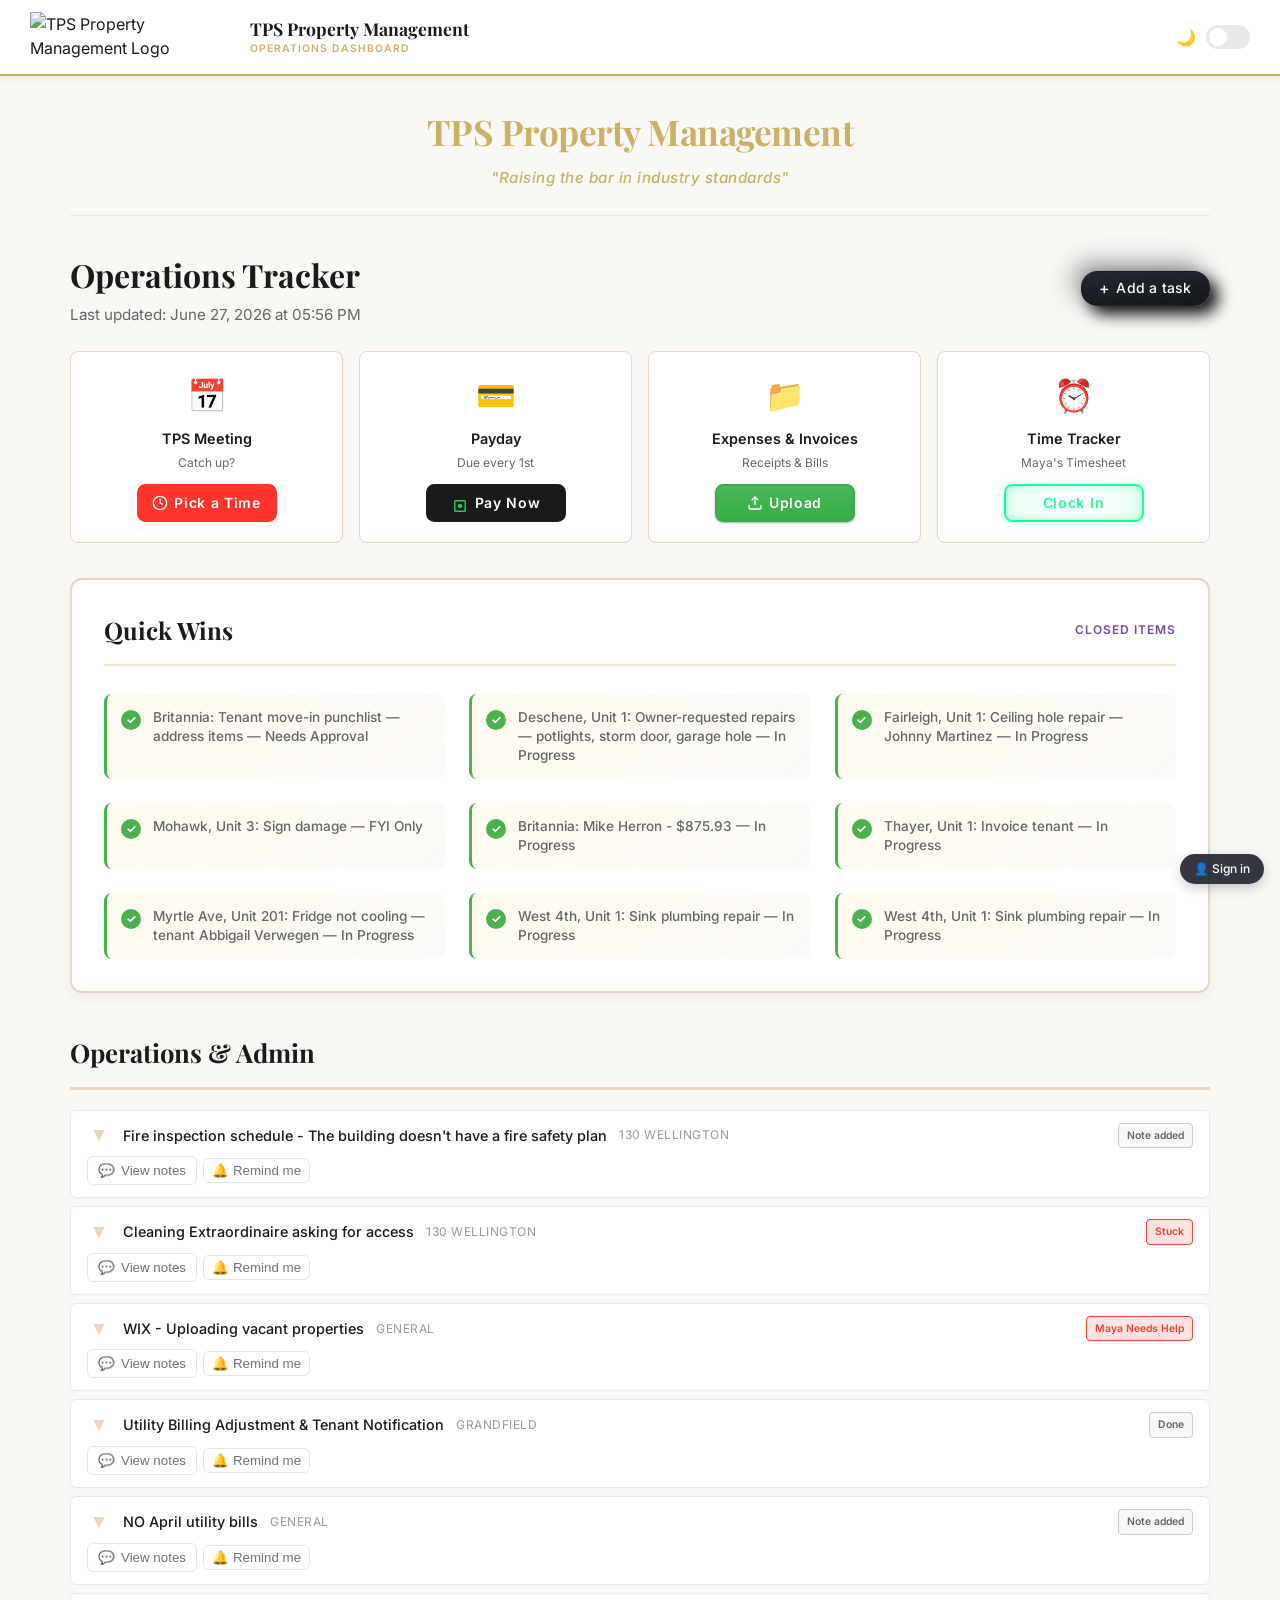
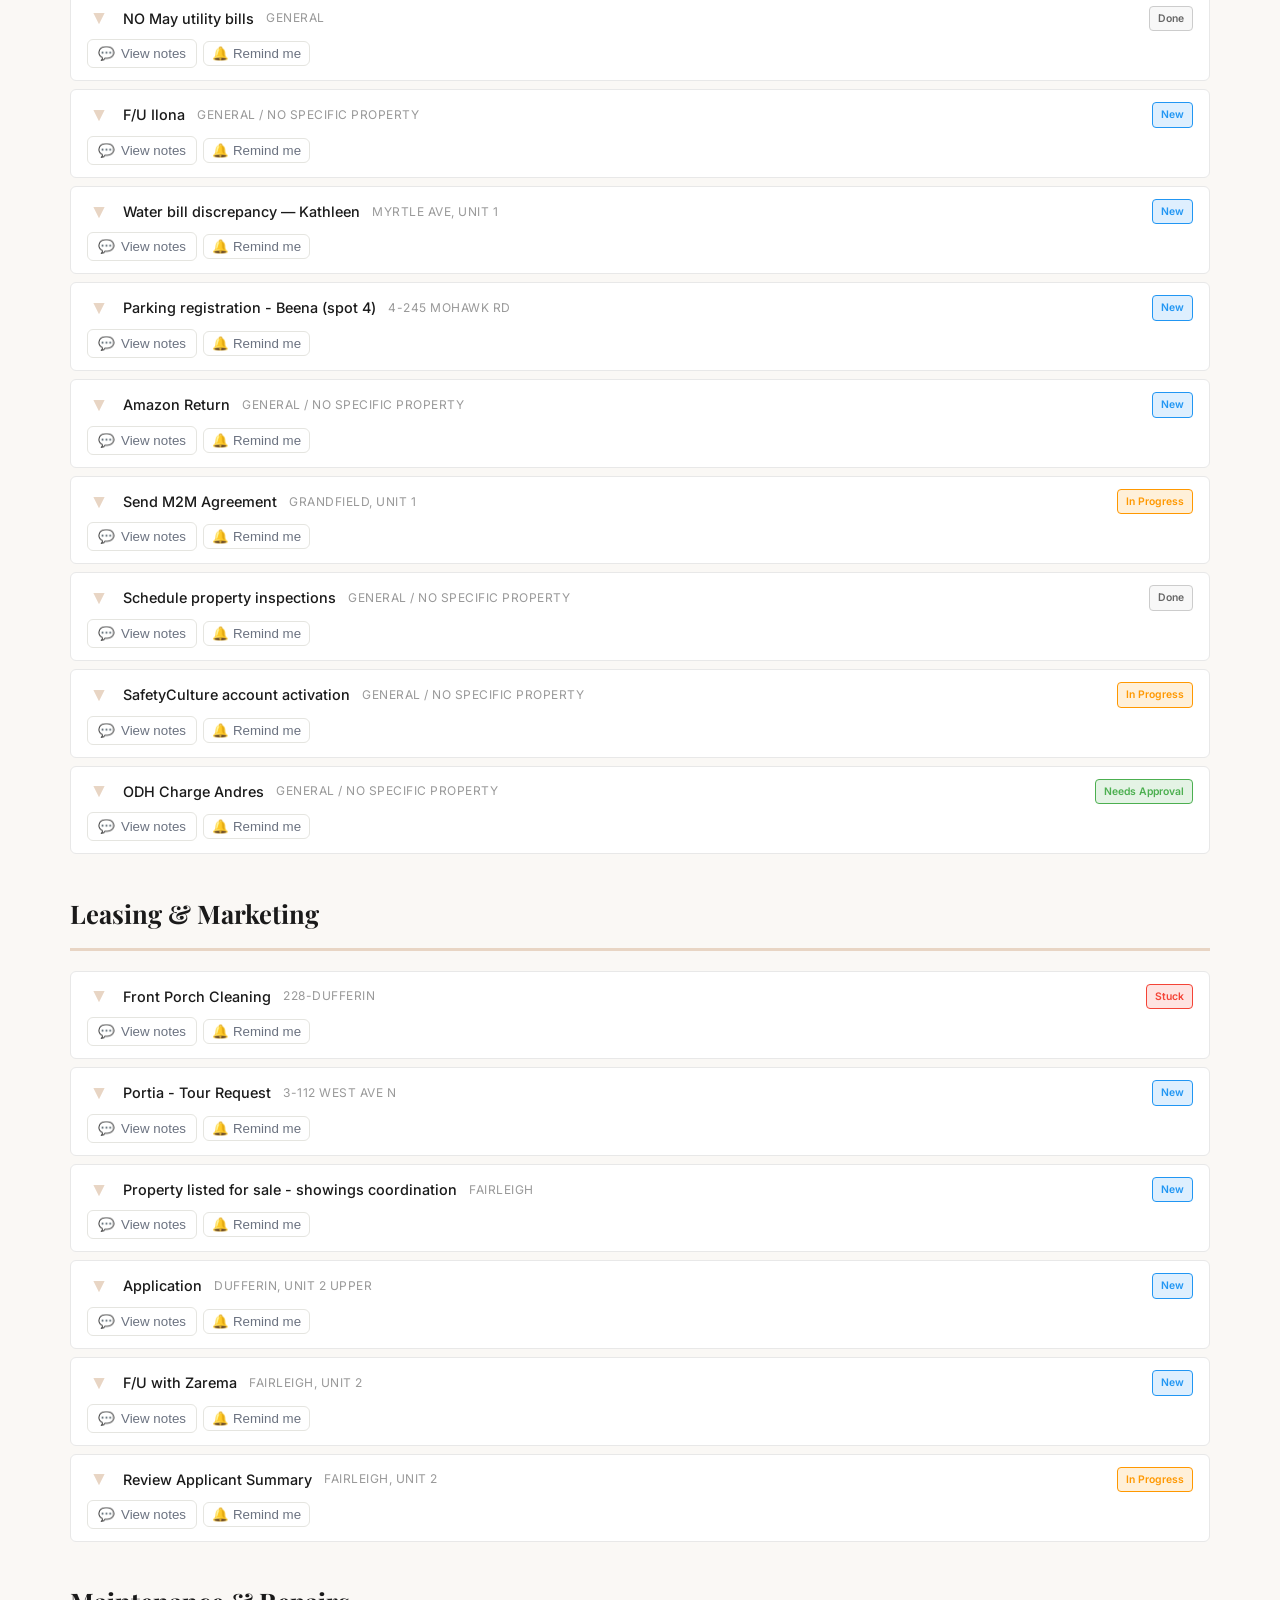
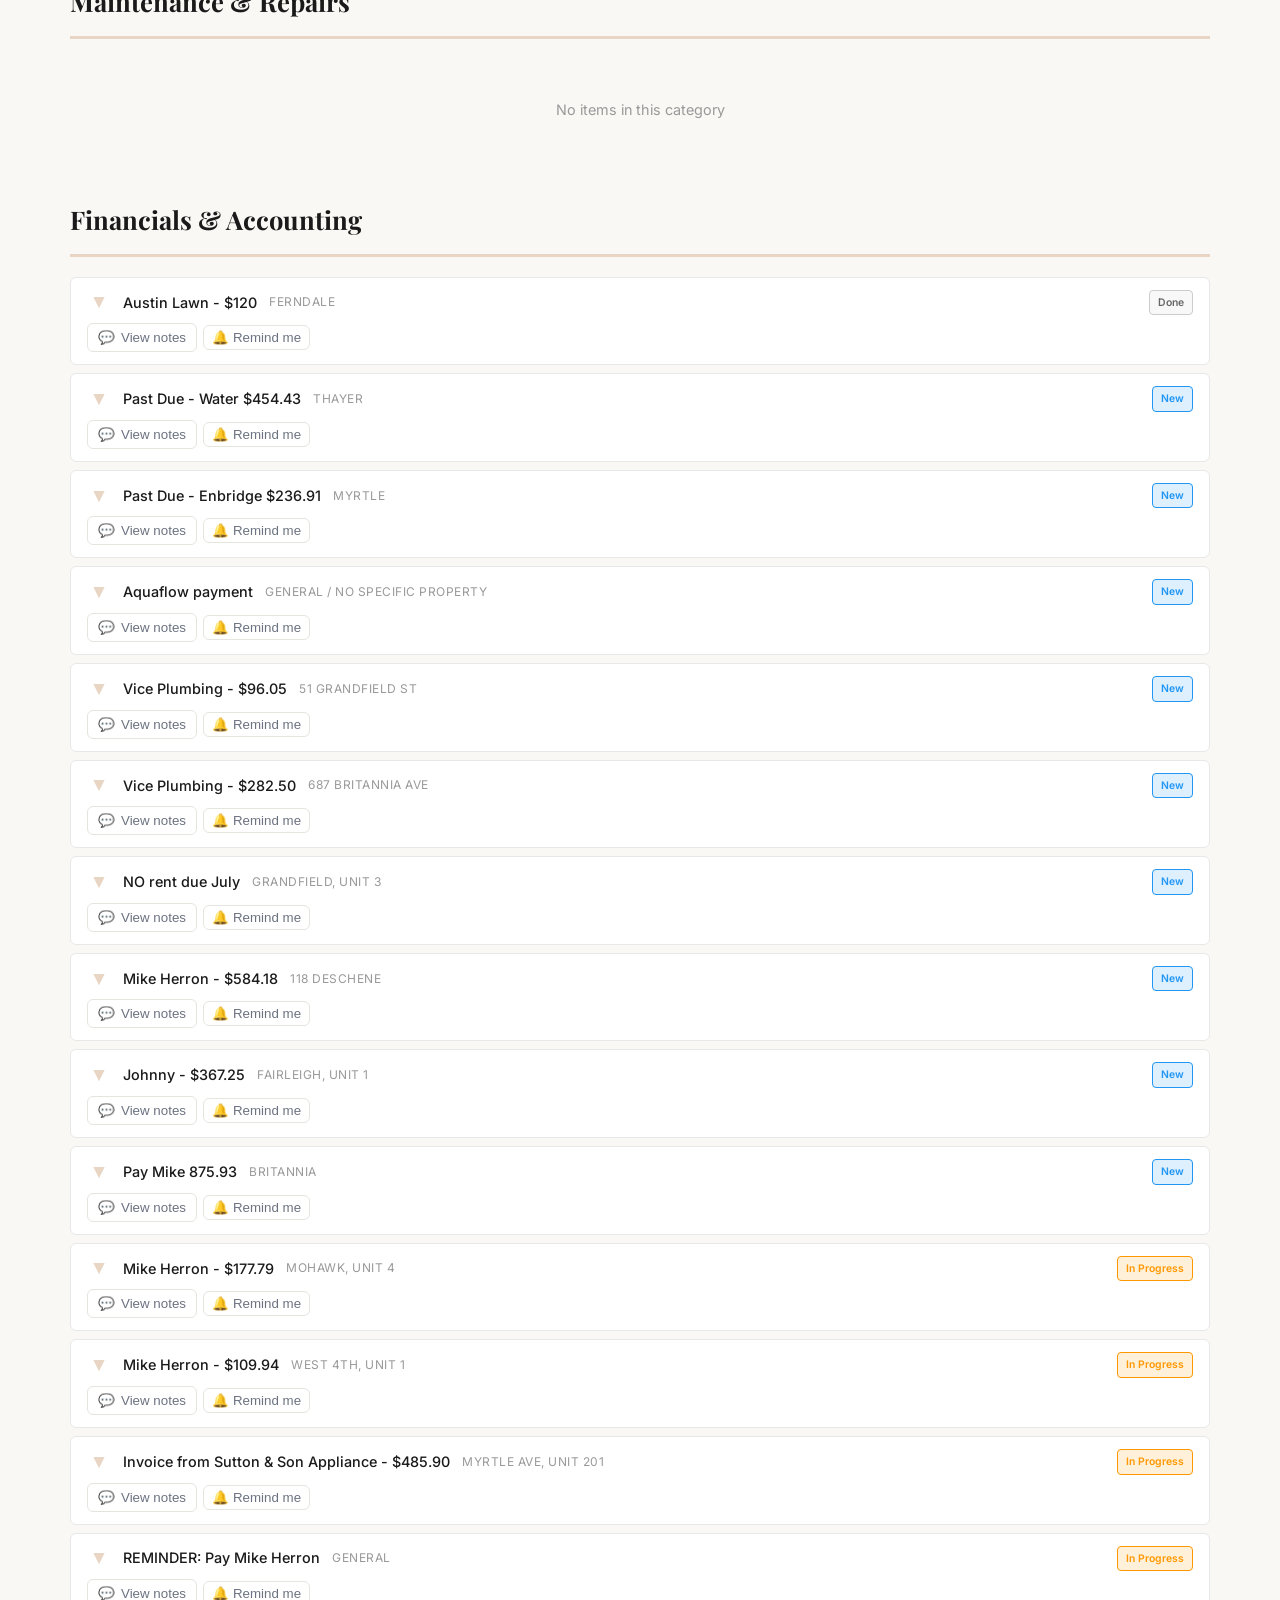
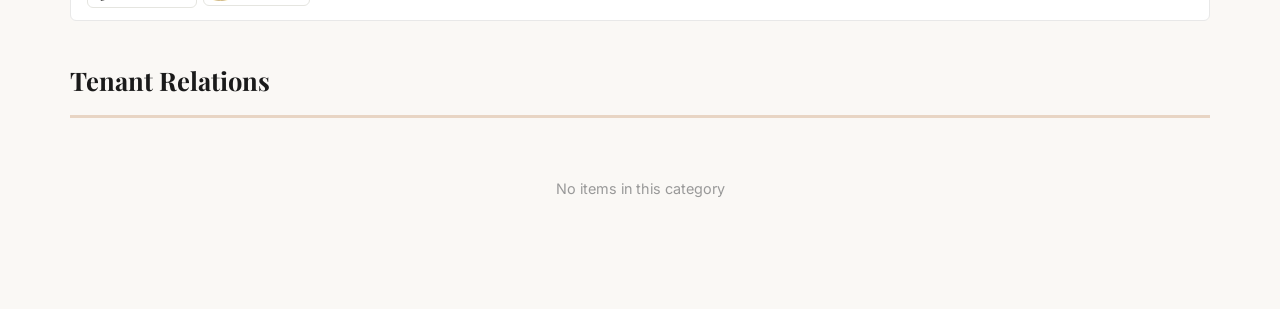
==== commit 85982185: "chore: daily dashboard refresh 2026-06-27 17:56 UTC" ====
--- a/index.html
+++ b/index.html
@@ -992,7 +992,7 @@
         <!-- PAGE HEADER -->
         <div class="page-header">
             <h1 class="page-title">Operations Tracker</h1>
-            <p class="page-subtitle">Last updated: June 26, 2026 at 06:25 PM</p>
+            <p class="page-subtitle">Last updated: June 27, 2026 at 05:56 PM</p>
         </div>
 
         <!-- QUICK ACTION CARDS -->
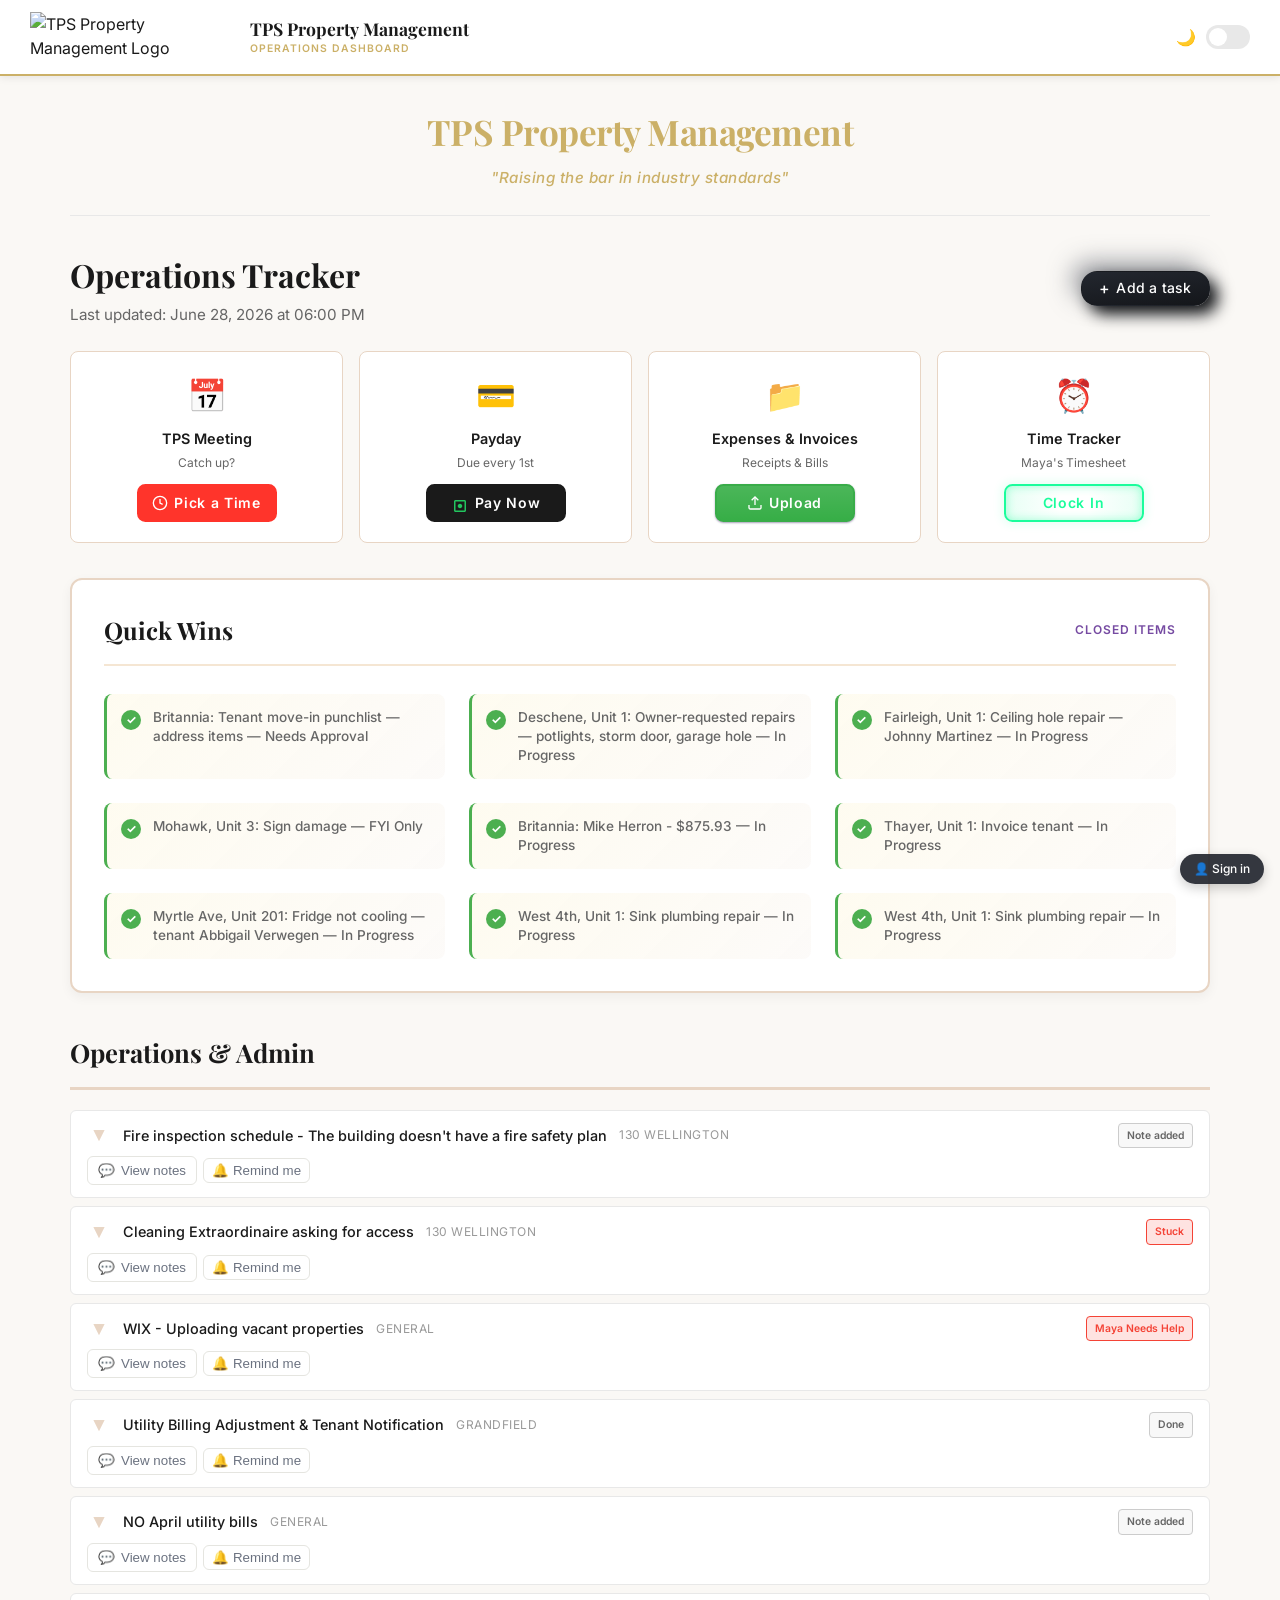
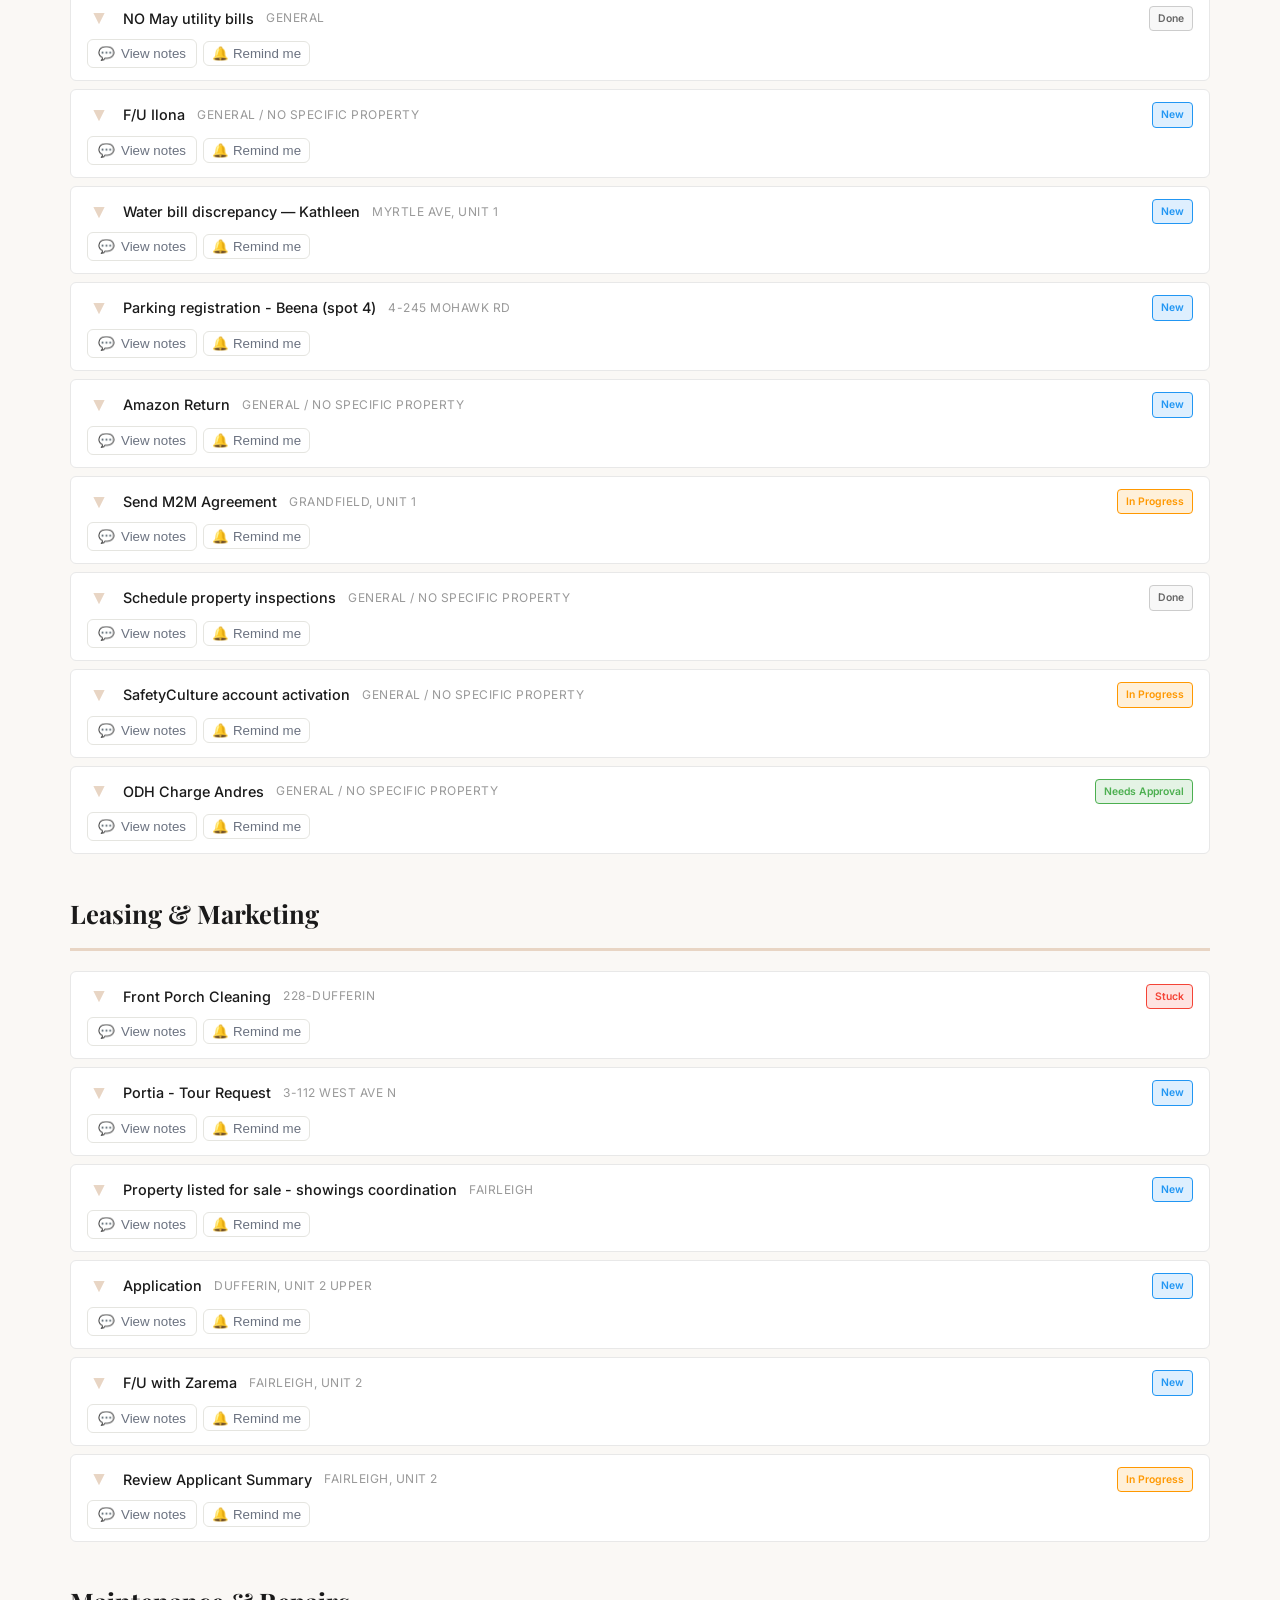
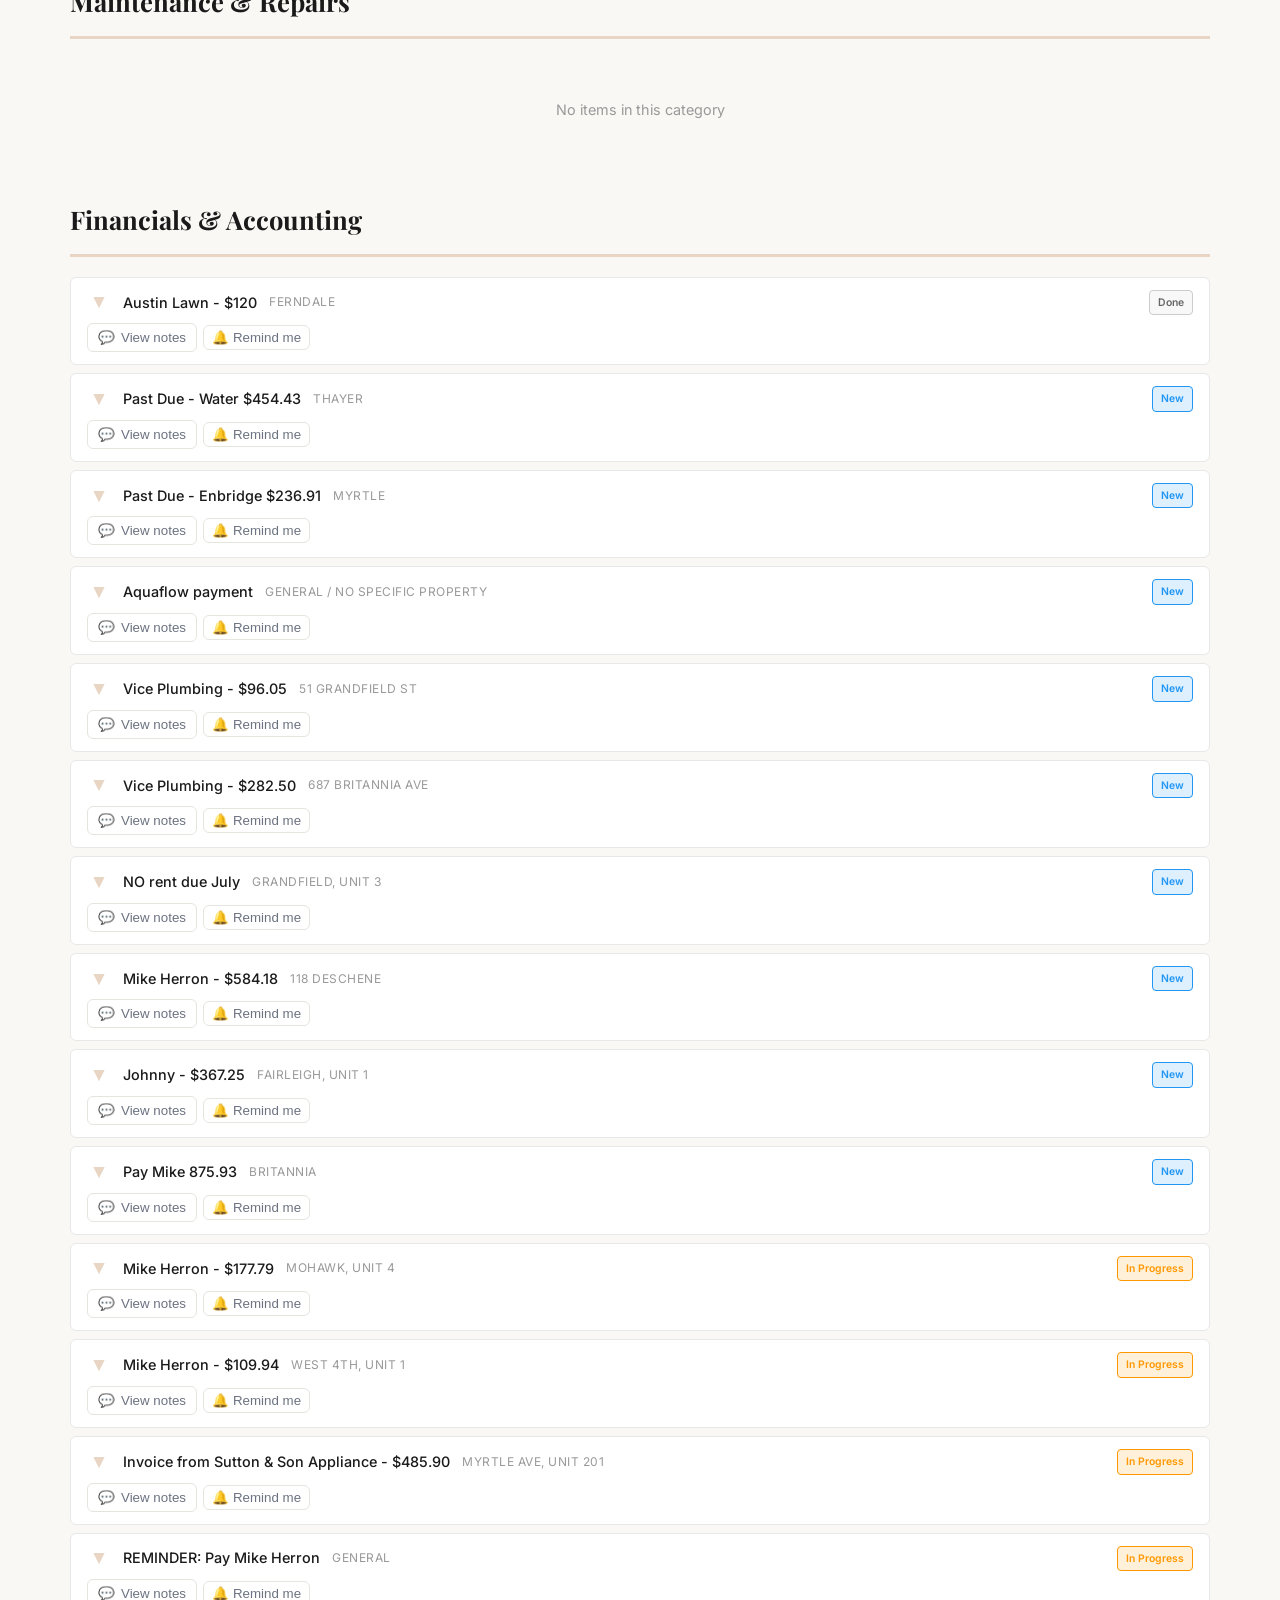
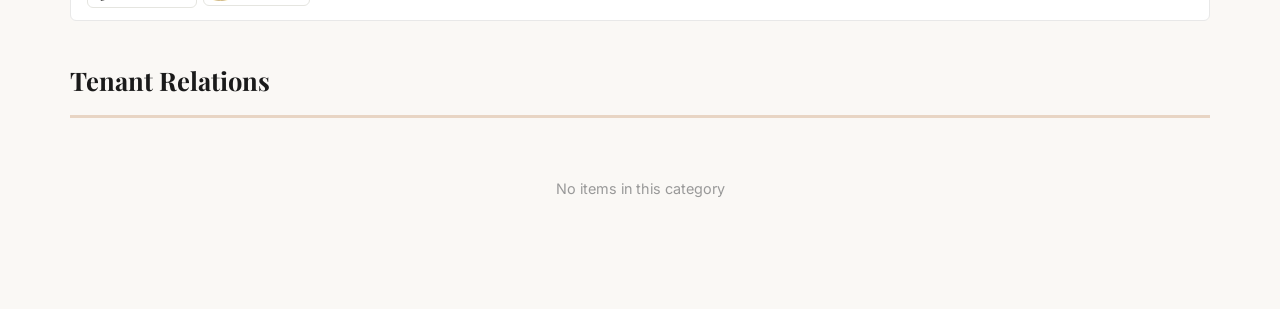
==== commit 6fd61661: "chore: daily dashboard refresh 2026-06-28 18:00 UTC" ====
--- a/index.html
+++ b/index.html
@@ -992,7 +992,7 @@
         <!-- PAGE HEADER -->
         <div class="page-header">
             <h1 class="page-title">Operations Tracker</h1>
-            <p class="page-subtitle">Last updated: June 27, 2026 at 05:56 PM</p>
+            <p class="page-subtitle">Last updated: June 28, 2026 at 06:00 PM</p>
         </div>
 
         <!-- QUICK ACTION CARDS -->
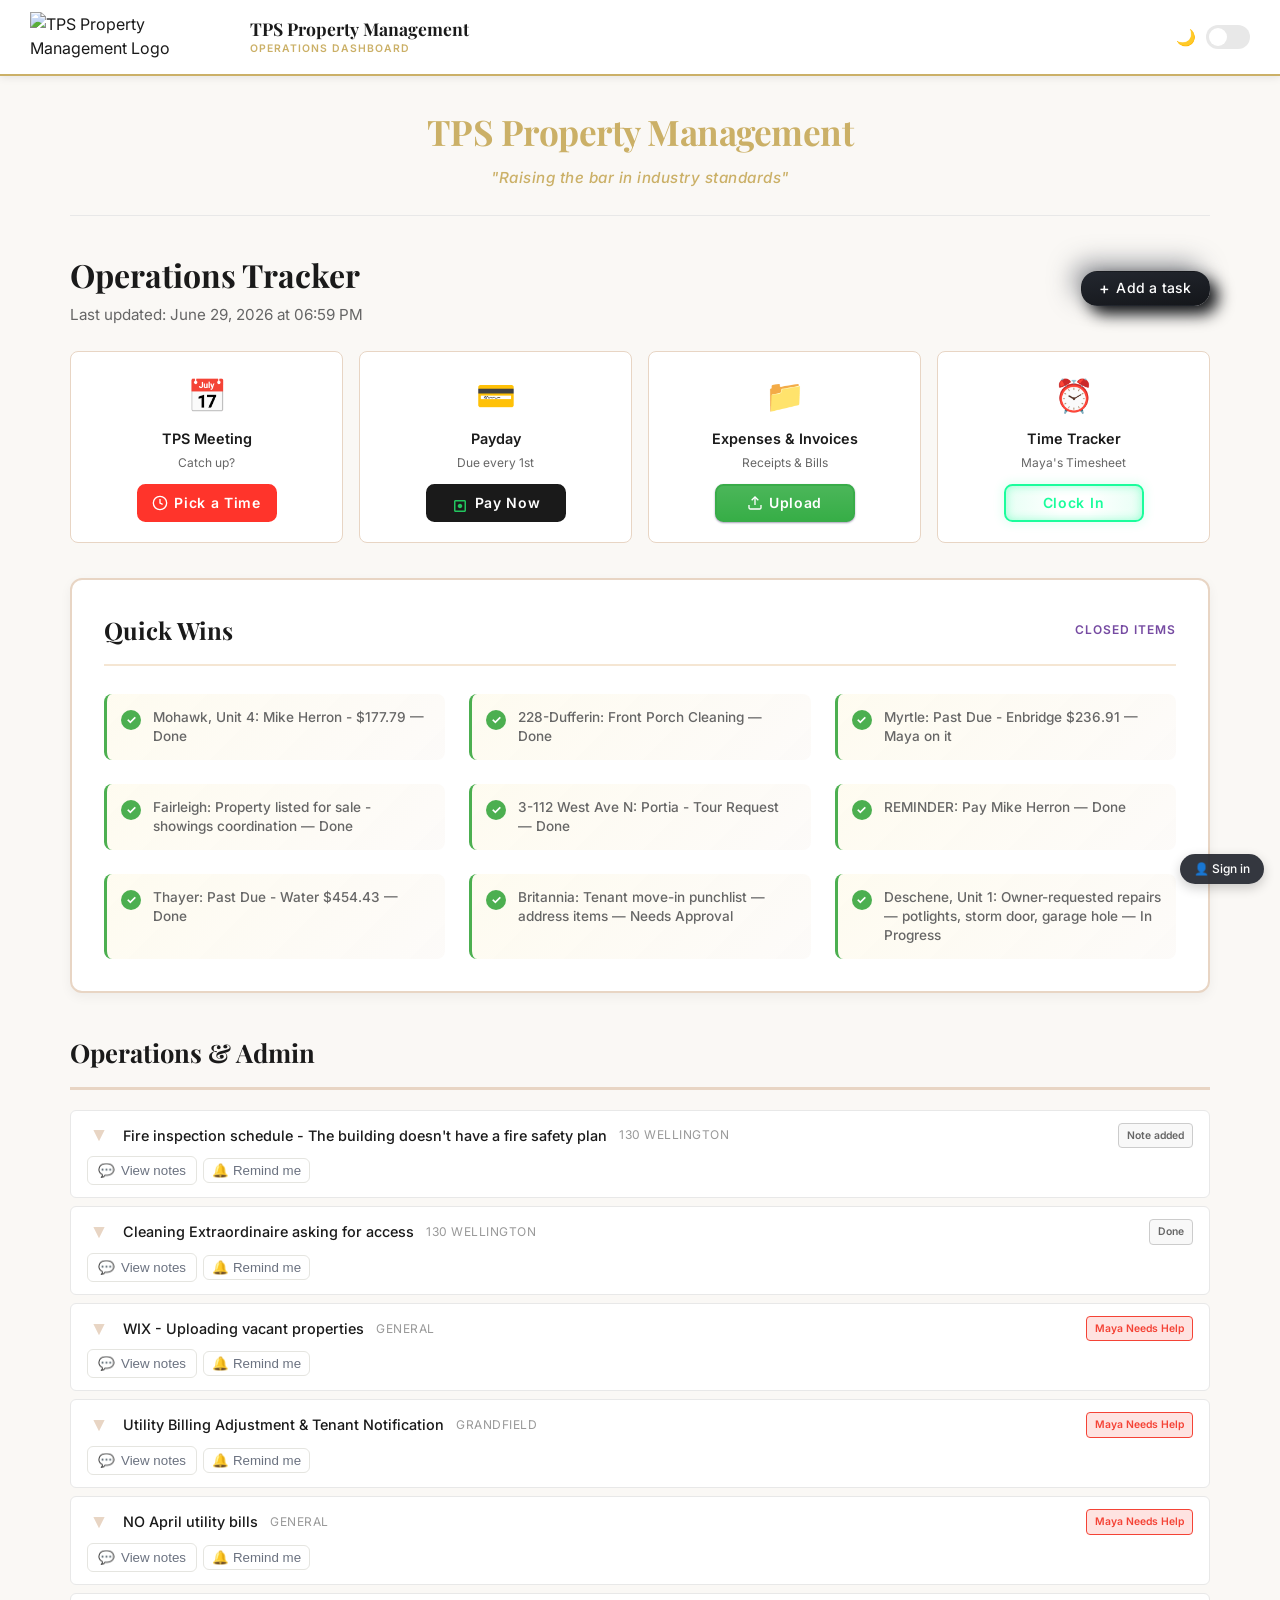
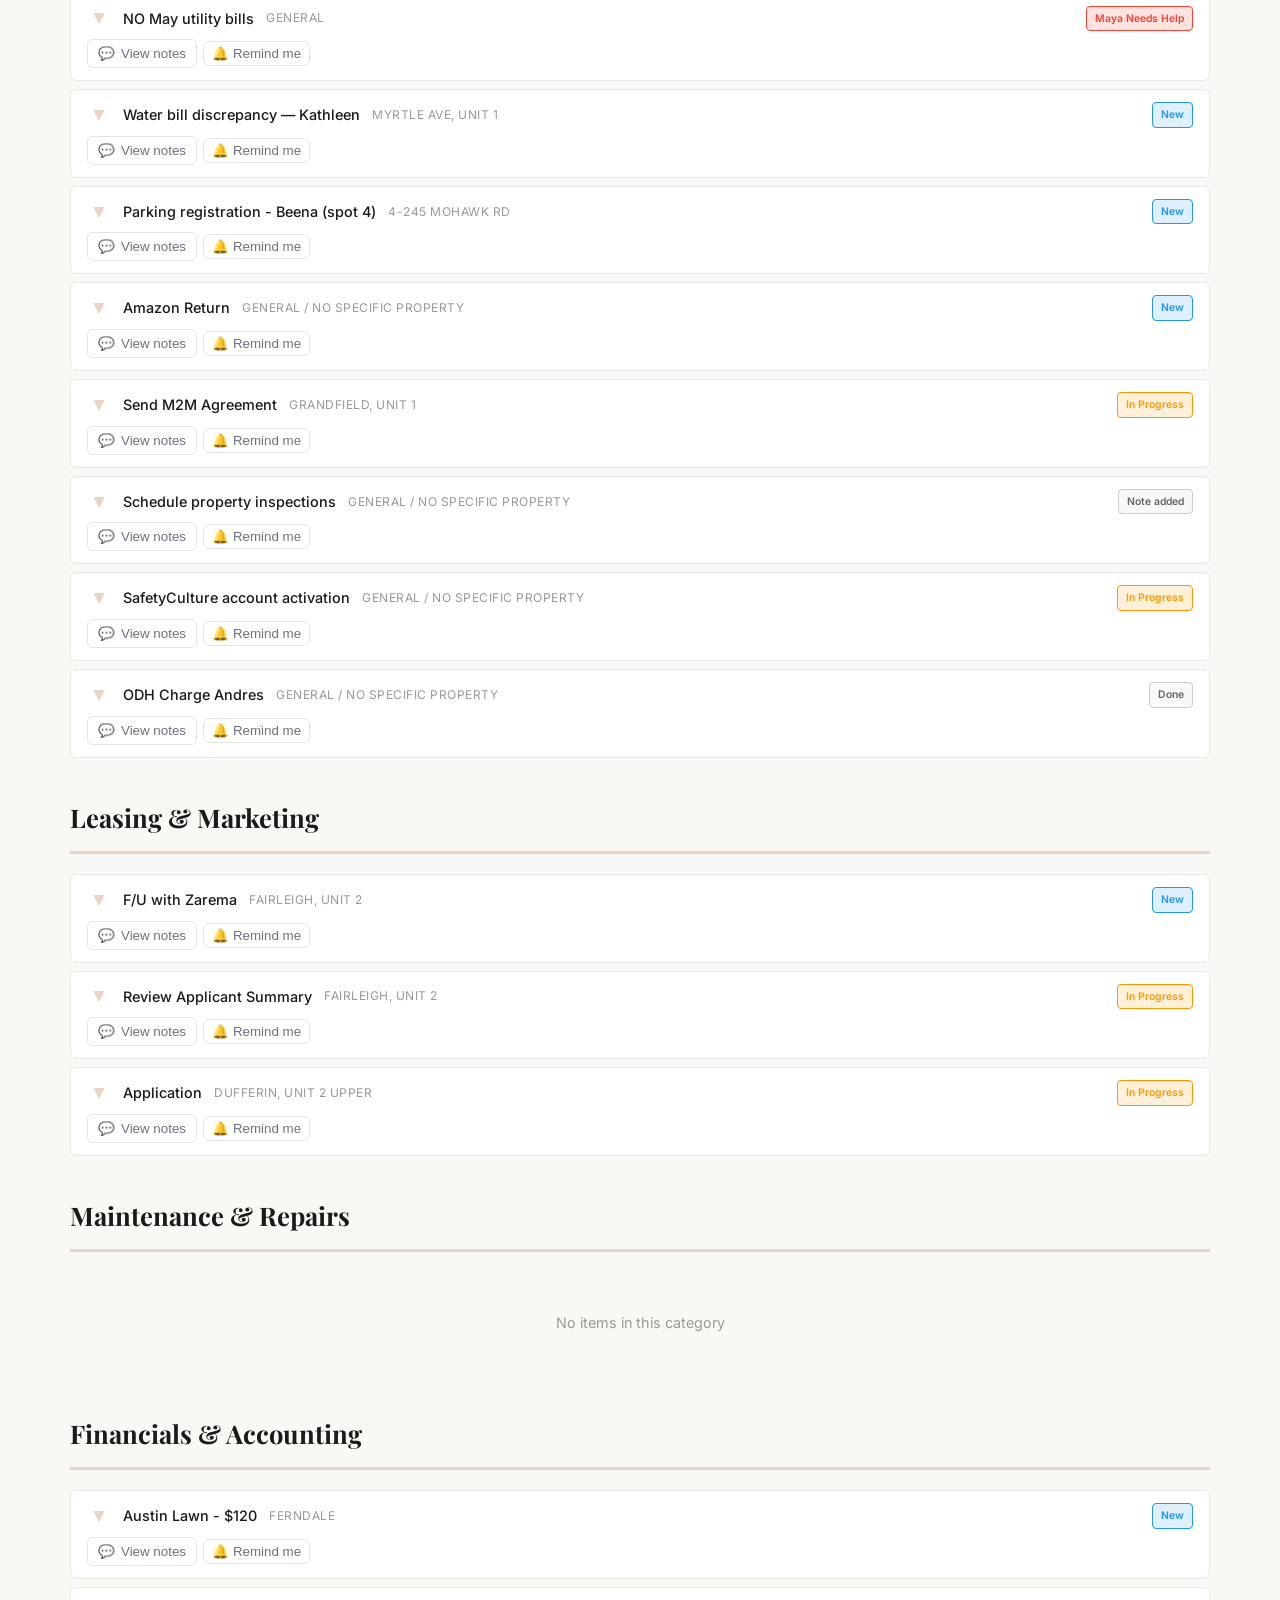
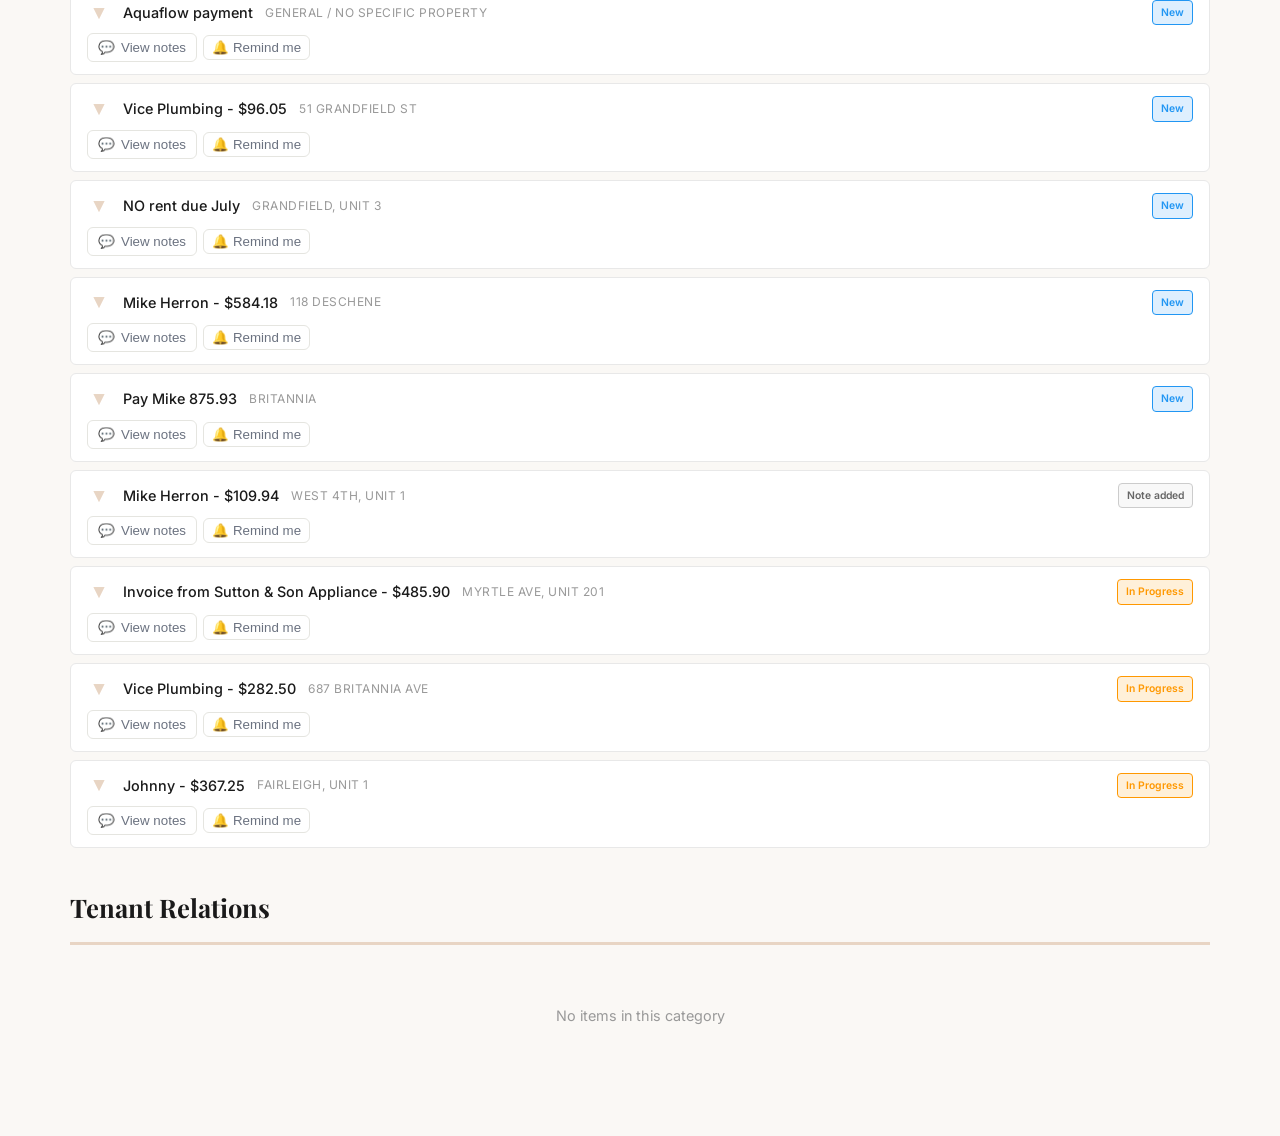
==== commit 803e4059: "chore: daily dashboard refresh 2026-06-29 18:59 UTC" ====
--- a/index.html
+++ b/index.html
@@ -992,7 +992,7 @@
         <!-- PAGE HEADER -->
         <div class="page-header">
             <h1 class="page-title">Operations Tracker</h1>
-            <p class="page-subtitle">Last updated: June 28, 2026 at 06:00 PM</p>
+            <p class="page-subtitle">Last updated: June 29, 2026 at 06:59 PM</p>
         </div>
 
         <!-- QUICK ACTION CARDS -->
@@ -1067,39 +1067,39 @@
                 <!-- QUICK_WINS_START -->
                 <div class="win-item">
                     <div class="win-check">✓</div>
+                   <div class="win-item-text">Mohawk, Unit 4: Mike Herron - $177.79 — Done</div>
+                </div>
+                <div class="win-item">
+                    <div class="win-check">✓</div>
+                   <div class="win-item-text">228-Dufferin: Front Porch Cleaning — Done</div>
+                </div>
+                <div class="win-item">
+                    <div class="win-check">✓</div>
+                   <div class="win-item-text">Myrtle: Past Due - Enbridge $236.91 — Maya on it</div>
+                </div>
+                <div class="win-item">
+                    <div class="win-check">✓</div>
+                   <div class="win-item-text">Fairleigh: Property listed for sale - showings coordination — Done</div>
+                </div>
+                <div class="win-item">
+                    <div class="win-check">✓</div>
+                   <div class="win-item-text">3-112 West Ave N: Portia - Tour Request — Done</div>
+                </div>
+                <div class="win-item">
+                    <div class="win-check">✓</div>
+                   <div class="win-item-text">REMINDER: Pay Mike Herron — Done</div>
+                </div>
+                <div class="win-item">
+                    <div class="win-check">✓</div>
+                   <div class="win-item-text">Thayer: Past Due - Water $454.43 — Done</div>
+                </div>
+                <div class="win-item">
+                    <div class="win-check">✓</div>
                    <div class="win-item-text">Britannia: Tenant move-in punchlist — address items — Needs Approval</div>
                 </div>
                 <div class="win-item">
                     <div class="win-check">✓</div>
                    <div class="win-item-text">Deschene, Unit 1: Owner-requested repairs — potlights, storm door, garage hole — In Progress</div>
-                </div>
-                <div class="win-item">
-                    <div class="win-check">✓</div>
-                   <div class="win-item-text">Fairleigh, Unit 1: Ceiling hole repair — Johnny Martinez — In Progress</div>
-                </div>
-                <div class="win-item">
-                    <div class="win-check">✓</div>
-                   <div class="win-item-text">Mohawk, Unit 3: Sign damage — FYI Only</div>
-                </div>
-                <div class="win-item">
-                    <div class="win-check">✓</div>
-                   <div class="win-item-text">Britannia: Mike Herron - $875.93 — In Progress</div>
-                </div>
-                <div class="win-item">
-                    <div class="win-check">✓</div>
-                   <div class="win-item-text">Thayer, Unit 1: Invoice tenant — In Progress</div>
-                </div>
-                <div class="win-item">
-                    <div class="win-check">✓</div>
-                   <div class="win-item-text">Myrtle Ave, Unit 201: Fridge not cooling — tenant Abbigail Verwegen — In Progress</div>
-                </div>
-                <div class="win-item">
-                    <div class="win-check">✓</div>
-                   <div class="win-item-text">West 4th, Unit 1: Sink plumbing repair — In Progress</div>
-                </div>
-                <div class="win-item">
-                    <div class="win-check">✓</div>
-                   <div class="win-item-text">West 4th, Unit 1: Sink plumbing repair — In Progress</div>
                 </div>
                 <!-- QUICK_WINS_END -->
             </div>
@@ -1152,7 +1152,7 @@
                     </div>
                 </div>
 
-                <div class="task-item" data-id="row-23">
+                <div class="task-item" data-id="row-21">
                     <div class="task-row">
                         <div class="task-info">
                             <button class="task-expand-btn">▼</button>
@@ -1160,31 +1160,32 @@
                             <div class="task-property">130 Wellington</div>
                         </div>
                         <div class="task-status">
-                            <div class="task-status-badge status-stuck">Stuck</div>
+                            <div class="task-status-badge status-fyi">Done</div>
                         </div>
                     </div>
                     <div class="task-expanded">
                         <div class="task-description">Asking via TenantCloud if lockbox is unjammed — cleaner blocked.</div>
+                        <div class="task-description" style="opacity:.85;font-style:italic">Latest note from Maya: Mike Completed. Need to process invoice.</div>
                         <div class="task-actions">
                             <div class="task-buttons">
                                 <button class="btn-outlined btn-tricia">Tricia on it</button>
                                 <button class="btn-outlined btn-maya">Maya on it</button>
                                 <div class="checkbox-container">
-                                    <input type="checkbox" id="cb-row-23" class="task-checkbox">
-                                    <label for="cb-row-23" class="checkbox-label">
-                                        <div class="checkbox-box">
-                                            <div class="checkbox-fill"></div>
-                                            <div class="checkmark">
-                                                <svg class="check-icon" viewBox="0 0 24 24"><path d="M9 16.17L4.83 12l-1.42 1.41L9 19 21 7l-1.41-1.41z"/></svg>
-                                            </div>
-                                            <div class="success-ripple"></div>
-                                        </div>
-                                        <span class="checkbox-text">Done</span>
-                                    </label>
-                                </div>
-                            </div>
-                            <div style="display: flex; flex-direction: column; gap: 8px;">
-                                <textarea class="task-comment-input" placeholder="Leave a quick note (auto-saves when you click Save Note)..."></textarea>
+                                    <input type="checkbox" id="cb-row-21" class="task-checkbox">
+                                    <label for="cb-row-21" class="checkbox-label">
+                                        <div class="checkbox-box">
+                                            <div class="checkbox-fill"></div>
+                                            <div class="checkmark">
+                                                <svg class="check-icon" viewBox="0 0 24 24"><path d="M9 16.17L4.83 12l-1.42 1.41L9 19 21 7l-1.41-1.41z"/></svg>
+                                            </div>
+                                            <div class="success-ripple"></div>
+                                        </div>
+                                        <span class="checkbox-text">Done</span>
+                                    </label>
+                                </div>
+                            </div>
+                            <div style="display: flex; flex-direction: column; gap: 8px;">
+                                <textarea class="task-comment-input" placeholder="Leave a quick note (auto-saves when you click Save Note)...">Mike Completed. Need to process invoice.</textarea>
                                 <button class="comment-save-btn">Save Note</button>
                             </div>
                         </div>
@@ -1230,7 +1231,7 @@
                     </div>
                 </div>
 
-                <div class="task-item" data-id="row-14">
+                <div class="task-item" data-id="row-13">
                     <div class="task-row">
                         <div class="task-info">
                             <button class="task-expand-btn">▼</button>
@@ -1238,39 +1239,38 @@
                             <div class="task-property">Grandfield</div>
                         </div>
                         <div class="task-status">
-                            <div class="task-status-badge status-fyi">Done</div>
+                            <div class="task-status-badge status-maya-help">Maya Needs Help</div>
                         </div>
                     </div>
                     <div class="task-expanded">
                         <div class="task-description">Unit 3 pays Alectra for shared HVAC/Garage; main units to reimburse. Increase summer AC % for other units. Enbridge/Water split 33.33% all units. Tricia sent A/C hydro advisory to tenants Jun 8 — asked all units for last year's Apr–Sep hydro bills to set the split.</div>
-                        <div class="task-description" style="opacity:.85;font-style:italic">Latest note from Tricia: Complete</div>
                         <div class="task-actions">
                             <div class="task-buttons">
                                 <button class="btn-outlined btn-tricia">Tricia on it</button>
                                 <button class="btn-outlined btn-maya">Maya on it</button>
                                 <div class="checkbox-container">
-                                    <input type="checkbox" id="cb-row-14" class="task-checkbox">
-                                    <label for="cb-row-14" class="checkbox-label">
-                                        <div class="checkbox-box">
-                                            <div class="checkbox-fill"></div>
-                                            <div class="checkmark">
-                                                <svg class="check-icon" viewBox="0 0 24 24"><path d="M9 16.17L4.83 12l-1.42 1.41L9 19 21 7l-1.41-1.41z"/></svg>
-                                            </div>
-                                            <div class="success-ripple"></div>
-                                        </div>
-                                        <span class="checkbox-text">Done</span>
-                                    </label>
-                                </div>
-                            </div>
-                            <div style="display: flex; flex-direction: column; gap: 8px;">
-                                <textarea class="task-comment-input" placeholder="Leave a quick note (auto-saves when you click Save Note)...">Complete</textarea>
-                                <button class="comment-save-btn">Save Note</button>
-                            </div>
-                        </div>
-                    </div>
-                </div>
-
-                <div class="task-item" data-id="row-20">
+                                    <input type="checkbox" id="cb-row-13" class="task-checkbox">
+                                    <label for="cb-row-13" class="checkbox-label">
+                                        <div class="checkbox-box">
+                                            <div class="checkbox-fill"></div>
+                                            <div class="checkmark">
+                                                <svg class="check-icon" viewBox="0 0 24 24"><path d="M9 16.17L4.83 12l-1.42 1.41L9 19 21 7l-1.41-1.41z"/></svg>
+                                            </div>
+                                            <div class="success-ripple"></div>
+                                        </div>
+                                        <span class="checkbox-text">Done</span>
+                                    </label>
+                                </div>
+                            </div>
+                            <div style="display: flex; flex-direction: column; gap: 8px;">
+                                <textarea class="task-comment-input" placeholder="Leave a quick note (auto-saves when you click Save Note)..."></textarea>
+                                <button class="comment-save-btn">Save Note</button>
+                            </div>
+                        </div>
+                    </div>
+                </div>
+
+                <div class="task-item" data-id="row-18">
                     <div class="task-row">
                         <div class="task-info">
                             <button class="task-expand-btn">▼</button>
@@ -1278,41 +1278,40 @@
                             <div class="task-property">General</div>
                         </div>
                         <div class="task-status">
-                            <div class="task-status-badge status-fyi">Note added</div>
+                            <div class="task-status-badge status-maya-help">Maya Needs Help</div>
                         </div>
                     </div>
                     <div class="task-expanded">
                         <div class="task-description">FAIRLEIGH  —  Water
                 WEST 4TH  —  Water
                 WEST 4TH  —  Gas (Owner Provided)</div>
-                        <div class="task-description" style="opacity:.85;font-style:italic">Latest note from Maya: Who to send here?</div>
                         <div class="task-actions">
                             <div class="task-buttons">
                                 <button class="btn-outlined btn-tricia">Tricia on it</button>
                                 <button class="btn-outlined btn-maya">Maya on it</button>
                                 <div class="checkbox-container">
-                                    <input type="checkbox" id="cb-row-20" class="task-checkbox">
-                                    <label for="cb-row-20" class="checkbox-label">
-                                        <div class="checkbox-box">
-                                            <div class="checkbox-fill"></div>
-                                            <div class="checkmark">
-                                                <svg class="check-icon" viewBox="0 0 24 24"><path d="M9 16.17L4.83 12l-1.42 1.41L9 19 21 7l-1.41-1.41z"/></svg>
-                                            </div>
-                                            <div class="success-ripple"></div>
-                                        </div>
-                                        <span class="checkbox-text">Done</span>
-                                    </label>
-                                </div>
-                            </div>
-                            <div style="display: flex; flex-direction: column; gap: 8px;">
-                                <textarea class="task-comment-input" placeholder="Leave a quick note (auto-saves when you click Save Note)...">Who to send here?</textarea>
-                                <button class="comment-save-btn">Save Note</button>
-                            </div>
-                        </div>
-                    </div>
-                </div>
-
-                <div class="task-item" data-id="row-21">
+                                    <input type="checkbox" id="cb-row-18" class="task-checkbox">
+                                    <label for="cb-row-18" class="checkbox-label">
+                                        <div class="checkbox-box">
+                                            <div class="checkbox-fill"></div>
+                                            <div class="checkmark">
+                                                <svg class="check-icon" viewBox="0 0 24 24"><path d="M9 16.17L4.83 12l-1.42 1.41L9 19 21 7l-1.41-1.41z"/></svg>
+                                            </div>
+                                            <div class="success-ripple"></div>
+                                        </div>
+                                        <span class="checkbox-text">Done</span>
+                                    </label>
+                                </div>
+                            </div>
+                            <div style="display: flex; flex-direction: column; gap: 8px;">
+                                <textarea class="task-comment-input" placeholder="Leave a quick note (auto-saves when you click Save Note)..."></textarea>
+                                <button class="comment-save-btn">Save Note</button>
+                            </div>
+                        </div>
+                    </div>
+                </div>
+
+                <div class="task-item" data-id="row-19">
                     <div class="task-row">
                         <div class="task-info">
                             <button class="task-expand-btn">▼</button>
@@ -1320,7 +1319,7 @@
                             <div class="task-property">General</div>
                         </div>
                         <div class="task-status">
-                            <div class="task-status-badge status-fyi">Done</div>
+                            <div class="task-status-badge status-maya-help">Maya Needs Help</div>
                         </div>
                     </div>
                     <div class="task-expanded">
@@ -1329,53 +1328,52 @@
                 WEST 4TH  —  Gas (Owner Provided)
                 BRITANNIA  —  Water
                 THAYER  —  Water</div>
-                        <div class="task-description" style="opacity:.85;font-style:italic">Latest note from Maya: Mike Completed. Need to process invoice.</div>
                         <div class="task-actions">
                             <div class="task-buttons">
                                 <button class="btn-outlined btn-tricia">Tricia on it</button>
                                 <button class="btn-outlined btn-maya">Maya on it</button>
                                 <div class="checkbox-container">
-                                    <input type="checkbox" id="cb-row-21" class="task-checkbox">
-                                    <label for="cb-row-21" class="checkbox-label">
-                                        <div class="checkbox-box">
-                                            <div class="checkbox-fill"></div>
-                                            <div class="checkmark">
-                                                <svg class="check-icon" viewBox="0 0 24 24"><path d="M9 16.17L4.83 12l-1.42 1.41L9 19 21 7l-1.41-1.41z"/></svg>
-                                            </div>
-                                            <div class="success-ripple"></div>
-                                        </div>
-                                        <span class="checkbox-text">Done</span>
-                                    </label>
-                                </div>
-                            </div>
-                            <div style="display: flex; flex-direction: column; gap: 8px;">
-                                <textarea class="task-comment-input" placeholder="Leave a quick note (auto-saves when you click Save Note)...">Mike Completed. Need to process invoice.</textarea>
-                                <button class="comment-save-btn">Save Note</button>
-                            </div>
-                        </div>
-                    </div>
-                </div>
-
-                <div class="task-item" data-id="row-13">
-                    <div class="task-row">
-                        <div class="task-info">
-                            <button class="task-expand-btn">▼</button>
-                            <div class="task-title">F/U Ilona</div>
-                            <div class="task-property">General / No specific property</div>
+                                    <input type="checkbox" id="cb-row-19" class="task-checkbox">
+                                    <label for="cb-row-19" class="checkbox-label">
+                                        <div class="checkbox-box">
+                                            <div class="checkbox-fill"></div>
+                                            <div class="checkmark">
+                                                <svg class="check-icon" viewBox="0 0 24 24"><path d="M9 16.17L4.83 12l-1.42 1.41L9 19 21 7l-1.41-1.41z"/></svg>
+                                            </div>
+                                            <div class="success-ripple"></div>
+                                        </div>
+                                        <span class="checkbox-text">Done</span>
+                                    </label>
+                                </div>
+                            </div>
+                            <div style="display: flex; flex-direction: column; gap: 8px;">
+                                <textarea class="task-comment-input" placeholder="Leave a quick note (auto-saves when you click Save Note)..."></textarea>
+                                <button class="comment-save-btn">Save Note</button>
+                            </div>
+                        </div>
+                    </div>
+                </div>
+
+                <div class="task-item" data-id="row-26">
+                    <div class="task-row">
+                        <div class="task-info">
+                            <button class="task-expand-btn">▼</button>
+                            <div class="task-title">Water bill discrepancy — Kathleen</div>
+                            <div class="task-property">Myrtle Ave, Unit 1</div>
                         </div>
                         <div class="task-status">
                             <div class="task-status-badge status-new">New</div>
                         </div>
                     </div>
                     <div class="task-expanded">
-                        <div class="task-description">PM properties</div>
+                        <div class="task-description">Reconcile Kathleen's May water payment; verify charge amounts.</div>
                         <div class="task-actions">
                             <div class="task-buttons">
                                 <button class="btn-outlined btn-tricia">Tricia on it</button>
                                 <button class="btn-outlined btn-maya">Maya on it</button>
                                 <div class="checkbox-container">
-                                    <input type="checkbox" id="cb-row-13" class="task-checkbox">
-                                    <label for="cb-row-13" class="checkbox-label">
+                                    <input type="checkbox" id="cb-row-26" class="task-checkbox">
+                                    <label for="cb-row-26" class="checkbox-label">
                                         <div class="checkbox-box">
                                             <div class="checkbox-fill"></div>
                                             <div class="checkmark">
@@ -1395,26 +1393,26 @@
                     </div>
                 </div>
 
-                <div class="task-item" data-id="row-28">
-                    <div class="task-row">
-                        <div class="task-info">
-                            <button class="task-expand-btn">▼</button>
-                            <div class="task-title">Water bill discrepancy — Kathleen</div>
-                            <div class="task-property">Myrtle Ave, Unit 1</div>
+                <div class="task-item" data-id="row-29">
+                    <div class="task-row">
+                        <div class="task-info">
+                            <button class="task-expand-btn">▼</button>
+                            <div class="task-title">Parking registration - Beena (spot 4)</div>
+                            <div class="task-property">4-245 Mohawk Rd</div>
                         </div>
                         <div class="task-status">
                             <div class="task-status-badge status-new">New</div>
                         </div>
                     </div>
                     <div class="task-expanded">
-                        <div class="task-description">Reconcile Kathleen's May water payment; verify charge amounts.</div>
+                        <div class="task-description">Beena: Toyota Rav4 Grey, plate DCLJ192. I DONT KNOW WHAT TO DO HERE</div>
                         <div class="task-actions">
                             <div class="task-buttons">
                                 <button class="btn-outlined btn-tricia">Tricia on it</button>
                                 <button class="btn-outlined btn-maya">Maya on it</button>
                                 <div class="checkbox-container">
-                                    <input type="checkbox" id="cb-row-28" class="task-checkbox">
-                                    <label for="cb-row-28" class="checkbox-label">
+                                    <input type="checkbox" id="cb-row-29" class="task-checkbox">
+                                    <label for="cb-row-29" class="checkbox-label">
                                         <div class="checkbox-box">
                                             <div class="checkbox-fill"></div>
                                             <div class="checkmark">
@@ -1434,65 +1432,26 @@
                     </div>
                 </div>
 
-                <div class="task-item" data-id="row-35">
-                    <div class="task-row">
-                        <div class="task-info">
-                            <button class="task-expand-btn">▼</button>
-                            <div class="task-title">Parking registration - Beena (spot 4)</div>
-                            <div class="task-property">4-245 Mohawk Rd</div>
+                <div class="task-item" data-id="row-31">
+                    <div class="task-row">
+                        <div class="task-info">
+                            <button class="task-expand-btn">▼</button>
+                            <div class="task-title">Amazon Return</div>
+                            <div class="task-property">General / No specific property</div>
                         </div>
                         <div class="task-status">
                             <div class="task-status-badge status-new">New</div>
                         </div>
                     </div>
                     <div class="task-expanded">
-                        <div class="task-description">Beena: Toyota Rav4 Grey, plate DCLJ192. I DONT KNOW WHAT TO DO HERE</div>
+                        <div class="task-description">Mike needs the return code. You need to call him for this, items were ordered a while back.</div>
                         <div class="task-actions">
                             <div class="task-buttons">
                                 <button class="btn-outlined btn-tricia">Tricia on it</button>
                                 <button class="btn-outlined btn-maya">Maya on it</button>
                                 <div class="checkbox-container">
-                                    <input type="checkbox" id="cb-row-35" class="task-checkbox">
-                                    <label for="cb-row-35" class="checkbox-label">
-                                        <div class="checkbox-box">
-                                            <div class="checkbox-fill"></div>
-                                            <div class="checkmark">
-                                                <svg class="check-icon" viewBox="0 0 24 24"><path d="M9 16.17L4.83 12l-1.42 1.41L9 19 21 7l-1.41-1.41z"/></svg>
-                                            </div>
-                                            <div class="success-ripple"></div>
-                                        </div>
-                                        <span class="checkbox-text">Done</span>
-                                    </label>
-                                </div>
-                            </div>
-                            <div style="display: flex; flex-direction: column; gap: 8px;">
-                                <textarea class="task-comment-input" placeholder="Leave a quick note (auto-saves when you click Save Note)..."></textarea>
-                                <button class="comment-save-btn">Save Note</button>
-                            </div>
-                        </div>
-                    </div>
-                </div>
-
-                <div class="task-item" data-id="row-38">
-                    <div class="task-row">
-                        <div class="task-info">
-                            <button class="task-expand-btn">▼</button>
-                            <div class="task-title">Amazon Return</div>
-                            <div class="task-property">General / No specific property</div>
-                        </div>
-                        <div class="task-status">
-                            <div class="task-status-badge status-new">New</div>
-                        </div>
-                    </div>
-                    <div class="task-expanded">
-                        <div class="task-description">Mike needs the return code. You need to call him for this, items were ordered a while back.</div>
-                        <div class="task-actions">
-                            <div class="task-buttons">
-                                <button class="btn-outlined btn-tricia">Tricia on it</button>
-                                <button class="btn-outlined btn-maya">Maya on it</button>
-                                <div class="checkbox-container">
-                                    <input type="checkbox" id="cb-row-38" class="task-checkbox">
-                                    <label for="cb-row-38" class="checkbox-label">
+                                    <input type="checkbox" id="cb-row-31" class="task-checkbox">
+                                    <label for="cb-row-31" class="checkbox-label">
                                         <div class="checkbox-box">
                                             <div class="checkbox-fill"></div>
                                             <div class="checkmark">
@@ -1549,7 +1508,7 @@
                     </div>
                 </div>
 
-                <div class="task-item" data-id="row-16">
+                <div class="task-item" data-id="row-15">
                     <div class="task-row">
                         <div class="task-info">
                             <button class="task-expand-btn">▼</button>
@@ -1557,7 +1516,7 @@
                             <div class="task-property">General / No specific property</div>
                         </div>
                         <div class="task-status">
-                            <div class="task-status-badge status-fyi">Done</div>
+                            <div class="task-status-badge status-fyi">Note added</div>
                         </div>
                     </div>
                     <div class="task-expanded">
@@ -1569,32 +1528,32 @@
                 - 54 Barrington Dr, Welland, ON
                 - 6245 Eldorado Ave, Niagara Falls, ON
                 - 76 Colborne St, Port Colborne, ON</div>
-                        <div class="task-description" style="opacity:.85;font-style:italic">Latest note from Tricia: Added to folder</div>
-                        <div class="task-actions">
-                            <div class="task-buttons">
-                                <div class="checkbox-container">
-                                    <input type="checkbox" id="cb-row-16" class="task-checkbox">
-                                    <label for="cb-row-16" class="checkbox-label">
-                                        <div class="checkbox-box">
-                                            <div class="checkbox-fill"></div>
-                                            <div class="checkmark">
-                                                <svg class="check-icon" viewBox="0 0 24 24"><path d="M9 16.17L4.83 12l-1.42 1.41L9 19 21 7l-1.41-1.41z"/></svg>
-                                            </div>
-                                            <div class="success-ripple"></div>
-                                        </div>
-                                        <span class="checkbox-text">Done</span>
-                                    </label>
-                                </div>
-                            </div>
-                            <div style="display: flex; flex-direction: column; gap: 8px;">
-                                <textarea class="task-comment-input" placeholder="Leave a quick note (auto-saves when you click Save Note)...">Added to folder</textarea>
-                                <button class="comment-save-btn">Save Note</button>
-                            </div>
-                        </div>
-                    </div>
-                </div>
-
-                <div class="task-item" data-id="row-37">
+                        <div class="task-description" style="opacity:.85;font-style:italic">Latest note from Tricia: Tricia: This is what the upper unit is getting a contract for right?</div>
+                        <div class="task-actions">
+                            <div class="task-buttons">
+                                <div class="checkbox-container">
+                                    <input type="checkbox" id="cb-row-15" class="task-checkbox">
+                                    <label for="cb-row-15" class="checkbox-label">
+                                        <div class="checkbox-box">
+                                            <div class="checkbox-fill"></div>
+                                            <div class="checkmark">
+                                                <svg class="check-icon" viewBox="0 0 24 24"><path d="M9 16.17L4.83 12l-1.42 1.41L9 19 21 7l-1.41-1.41z"/></svg>
+                                            </div>
+                                            <div class="success-ripple"></div>
+                                        </div>
+                                        <span class="checkbox-text">Done</span>
+                                    </label>
+                                </div>
+                            </div>
+                            <div style="display: flex; flex-direction: column; gap: 8px;">
+                                <textarea class="task-comment-input" placeholder="Leave a quick note (auto-saves when you click Save Note)...">Tricia: This is what the upper unit is getting a contract for right?</textarea>
+                                <button class="comment-save-btn">Save Note</button>
+                            </div>
+                        </div>
+                    </div>
+                </div>
+
+                <div class="task-item" data-id="row-30">
                     <div class="task-row">
                         <div class="task-info">
                             <button class="task-expand-btn">▼</button>
@@ -1610,8 +1569,8 @@
                         <div class="task-actions">
                             <div class="task-buttons">
                                 <div class="checkbox-container">
-                                    <input type="checkbox" id="cb-row-37" class="task-checkbox">
-                                    <label for="cb-row-37" class="checkbox-label">
+                                    <input type="checkbox" id="cb-row-30" class="task-checkbox">
+                                    <label for="cb-row-30" class="checkbox-label">
                                         <div class="checkbox-box">
                                             <div class="checkbox-fill"></div>
                                             <div class="checkmark">
@@ -1631,7 +1590,7 @@
                     </div>
                 </div>
 
-                <div class="task-item" data-id="row-17">
+                <div class="task-item" data-id="row-16">
                     <div class="task-row">
                         <div class="task-info">
                             <button class="task-expand-btn">▼</button>
@@ -1639,11 +1598,12 @@
                             <div class="task-property">General / No specific property</div>
                         </div>
                         <div class="task-status">
-                            <div class="task-status-badge status-approval">Needs Approval</div>
+                            <div class="task-status-badge status-fyi">Done</div>
                         </div>
                     </div>
                     <div class="task-expanded">
                         <div class="task-description">Item's order for Mike from Amazon</div>
+                        <div class="task-description" style="opacity:.85;font-style:italic">Latest note from Tricia: Added to folder</div>
                         <div class="task-actions">
                             <div class="task-buttons">
                                 <button class="btn-outlined btn-approve">Approve</button>
@@ -1651,7 +1611,7 @@
                                 <button class="btn-outlined btn-reject">Rejected</button>
                             </div>
                             <div style="display: flex; flex-direction: column; gap: 8px;">
-                                <textarea class="task-comment-input" placeholder="Leave a quick note (auto-saves when you click Save Note)..."></textarea>
+                                <textarea class="task-comment-input" placeholder="Leave a quick note (auto-saves when you click Save Note)...">Added to folder</textarea>
                                 <button class="comment-save-btn">Save Note</button>
                             </div>
                         </div>
@@ -1668,26 +1628,26 @@
             <h2 class="category-title">Leasing & Marketing</h2>
             <div class="tasks-list">
                 <!-- LEASING_MARKETING_START -->
-                <div class="task-item" data-id="row-19">
-                    <div class="task-row">
-                        <div class="task-info">
-                            <button class="task-expand-btn">▼</button>
-                            <div class="task-title">Front Porch Cleaning</div>
-                            <div class="task-property">228-Dufferin</div>
-                        </div>
-                        <div class="task-status">
-                            <div class="task-status-badge status-stuck">Stuck</div>
-                        </div>
-                    </div>
-                    <div class="task-expanded">
-                        <div class="task-description">Schedule Omar for cleaning. - OMAR NOT RESPONDING</div>
+                <div class="task-item" data-id="row-37">
+                    <div class="task-row">
+                        <div class="task-info">
+                            <button class="task-expand-btn">▼</button>
+                            <div class="task-title">F/U with Zarema</div>
+                            <div class="task-property">Fairleigh, Unit 2</div>
+                        </div>
+                        <div class="task-status">
+                            <div class="task-status-badge status-new">New</div>
+                        </div>
+                    </div>
+                    <div class="task-expanded">
+                        <div class="task-description">Application was all received. Waiting for decision</div>
                         <div class="task-actions">
                             <div class="task-buttons">
                                 <button class="btn-outlined btn-tricia">Tricia on it</button>
                                 <button class="btn-outlined btn-maya">Maya on it</button>
                                 <div class="checkbox-container">
-                                    <input type="checkbox" id="cb-row-19" class="task-checkbox">
-                                    <label for="cb-row-19" class="checkbox-label">
+                                    <input type="checkbox" id="cb-row-37" class="task-checkbox">
+                                    <label for="cb-row-37" class="checkbox-label">
                                         <div class="checkbox-box">
                                             <div class="checkbox-fill"></div>
                                             <div class="checkmark">
@@ -1707,26 +1667,24 @@
                     </div>
                 </div>
 
-                <div class="task-item" data-id="row-32">
-                    <div class="task-row">
-                        <div class="task-info">
-                            <button class="task-expand-btn">▼</button>
-                            <div class="task-title">Portia - Tour Request</div>
-                            <div class="task-property">3-112 West Ave N</div>
-                        </div>
-                        <div class="task-status">
-                            <div class="task-status-badge status-new">New</div>
-                        </div>
-                    </div>
-                    <div class="task-expanded">
-                        <div class="task-description">Tricia: Reply to Portia's email with your availability</div>
-                        <div class="task-actions">
-                            <div class="task-buttons">
-                                <button class="btn-outlined btn-tricia">Tricia on it</button>
-                                <button class="btn-outlined btn-maya">Maya on it</button>
-                                <div class="checkbox-container">
-                                    <input type="checkbox" id="cb-row-32" class="task-checkbox">
-                                    <label for="cb-row-32" class="checkbox-label">
+                <div class="task-item" data-id="row-24">
+                    <div class="task-row">
+                        <div class="task-info">
+                            <button class="task-expand-btn">▼</button>
+                            <div class="task-title">Review Applicant Summary</div>
+                            <div class="task-property">Fairleigh, Unit 2</div>
+                        </div>
+                        <div class="task-status">
+                            <div class="task-status-badge status-in-progress">In Progress</div>
+                        </div>
+                    </div>
+                    <div class="task-expanded">
+                        <div class="task-description">Applicant Shameka Bedward: portable housing benefit $2,082.31 per month. Owner to review.</div>
+                        <div class="task-actions">
+                            <div class="task-buttons">
+                                <div class="checkbox-container">
+                                    <input type="checkbox" id="cb-row-24" class="task-checkbox">
+                                    <label for="cb-row-24" class="checkbox-label">
                                         <div class="checkbox-box">
                                             <div class="checkbox-fill"></div>
                                             <div class="checkmark">
@@ -1750,137 +1708,20 @@
                     <div class="task-row">
                         <div class="task-info">
                             <button class="task-expand-btn">▼</button>
-                            <div class="task-title">Property listed for sale - showings coordination</div>
-                            <div class="task-property">Fairleigh</div>
-                        </div>
-                        <div class="task-status">
-                            <div class="task-status-badge status-new">New</div>
-                        </div>
-                    </div>
-                    <div class="task-expanded">
-                        <div class="task-description">Fairleigh listed for sale. Showing Jun 27. Zarema owner confirmed.</div>
-                        <div class="task-actions">
-                            <div class="task-buttons">
-                                <button class="btn-outlined btn-tricia">Tricia on it</button>
-                                <button class="btn-outlined btn-maya">Maya on it</button>
+                            <div class="task-title">Application</div>
+                            <div class="task-property">Dufferin, Unit 2 Upper</div>
+                        </div>
+                        <div class="task-status">
+                            <div class="task-status-badge status-in-progress">In Progress</div>
+                        </div>
+                    </div>
+                    <div class="task-expanded">
+                        <div class="task-description">Waiting for reply from Rebecca regarding background checks.</div>
+                        <div class="task-actions">
+                            <div class="task-buttons">
                                 <div class="checkbox-container">
                                     <input type="checkbox" id="cb-row-36" class="task-checkbox">
                                     <label for="cb-row-36" class="checkbox-label">
-                                        <div class="checkbox-box">
-                                            <div class="checkbox-fill"></div>
-                                            <div class="checkmark">
-                                                <svg class="check-icon" viewBox="0 0 24 24"><path d="M9 16.17L4.83 12l-1.42 1.41L9 19 21 7l-1.41-1.41z"/></svg>
-                                            </div>
-                                            <div class="success-ripple"></div>
-                                        </div>
-                                        <span class="checkbox-text">Done</span>
-                                    </label>
-                                </div>
-                            </div>
-                            <div style="display: flex; flex-direction: column; gap: 8px;">
-                                <textarea class="task-comment-input" placeholder="Leave a quick note (auto-saves when you click Save Note)..."></textarea>
-                                <button class="comment-save-btn">Save Note</button>
-                            </div>
-                        </div>
-                    </div>
-                </div>
-
-                <div class="task-item" data-id="row-43">
-                    <div class="task-row">
-                        <div class="task-info">
-                            <button class="task-expand-btn">▼</button>
-                            <div class="task-title">Application</div>
-                            <div class="task-property">Dufferin, Unit 2 Upper</div>
-                        </div>
-                        <div class="task-status">
-                            <div class="task-status-badge status-new">New</div>
-                        </div>
-                    </div>
-                    <div class="task-expanded">
-                        <div class="task-description">Waiting for reply from Rebecca regarding background checks.</div>
-                        <div class="task-actions">
-                            <div class="task-buttons">
-                                <button class="btn-outlined btn-tricia">Tricia on it</button>
-                                <button class="btn-outlined btn-maya">Maya on it</button>
-                                <div class="checkbox-container">
-                                    <input type="checkbox" id="cb-row-43" class="task-checkbox">
-                                    <label for="cb-row-43" class="checkbox-label">
-                                        <div class="checkbox-box">
-                                            <div class="checkbox-fill"></div>
-                                            <div class="checkmark">
-                                                <svg class="check-icon" viewBox="0 0 24 24"><path d="M9 16.17L4.83 12l-1.42 1.41L9 19 21 7l-1.41-1.41z"/></svg>
-                                            </div>
-                                            <div class="success-ripple"></div>
-                                        </div>
-                                        <span class="checkbox-text">Done</span>
-                                    </label>
-                                </div>
-                            </div>
-                            <div style="display: flex; flex-direction: column; gap: 8px;">
-                                <textarea class="task-comment-input" placeholder="Leave a quick note (auto-saves when you click Save Note)..."></textarea>
-                                <button class="comment-save-btn">Save Note</button>
-                            </div>
-                        </div>
-                    </div>
-                </div>
-
-                <div class="task-item" data-id="row-44">
-                    <div class="task-row">
-                        <div class="task-info">
-                            <button class="task-expand-btn">▼</button>
-                            <div class="task-title">F/U with Zarema</div>
-                            <div class="task-property">Fairleigh, Unit 2</div>
-                        </div>
-                        <div class="task-status">
-                            <div class="task-status-badge status-new">New</div>
-                        </div>
-                    </div>
-                    <div class="task-expanded">
-                        <div class="task-description">Application was all received. Waiting for decision</div>
-                        <div class="task-actions">
-                            <div class="task-buttons">
-                                <button class="btn-outlined btn-tricia">Tricia on it</button>
-                                <button class="btn-outlined btn-maya">Maya on it</button>
-                                <div class="checkbox-container">
-                                    <input type="checkbox" id="cb-row-44" class="task-checkbox">
-                                    <label for="cb-row-44" class="checkbox-label">
-                                        <div class="checkbox-box">
-                                            <div class="checkbox-fill"></div>
-                                            <div class="checkmark">
-                                                <svg class="check-icon" viewBox="0 0 24 24"><path d="M9 16.17L4.83 12l-1.42 1.41L9 19 21 7l-1.41-1.41z"/></svg>
-                                            </div>
-                                            <div class="success-ripple"></div>
-                                        </div>
-                                        <span class="checkbox-text">Done</span>
-                                    </label>
-                                </div>
-                            </div>
-                            <div style="display: flex; flex-direction: column; gap: 8px;">
-                                <textarea class="task-comment-input" placeholder="Leave a quick note (auto-saves when you click Save Note)..."></textarea>
-                                <button class="comment-save-btn">Save Note</button>
-                            </div>
-                        </div>
-                    </div>
-                </div>
-
-                <div class="task-item" data-id="row-26">
-                    <div class="task-row">
-                        <div class="task-info">
-                            <button class="task-expand-btn">▼</button>
-                            <div class="task-title">Review Applicant Summary</div>
-                            <div class="task-property">Fairleigh, Unit 2</div>
-                        </div>
-                        <div class="task-status">
-                            <div class="task-status-badge status-in-progress">In Progress</div>
-                        </div>
-                    </div>
-                    <div class="task-expanded">
-                        <div class="task-description">Applicant Shameka Bedward: portable housing benefit $2,082.31 per month. Owner to review.</div>
-                        <div class="task-actions">
-                            <div class="task-buttons">
-                                <div class="checkbox-container">
-                                    <input type="checkbox" id="cb-row-26" class="task-checkbox">
-                                    <label for="cb-row-26" class="checkbox-label">
                                         <div class="checkbox-box">
                                             <div class="checkbox-fill"></div>
                                             <div class="checkmark">
@@ -1920,7 +1761,7 @@
             <h2 class="category-title">Financials & Accounting</h2>
             <div class="tasks-list">
                 <!-- FINANCIALS_ACCOUNTING_START -->
-                <div class="task-item" data-id="row-25">
+                <div class="task-item" data-id="row-23">
                     <div class="task-row">
                         <div class="task-info">
                             <button class="task-expand-btn">▼</button>
@@ -1928,58 +1769,57 @@
                             <div class="task-property">Ferndale</div>
                         </div>
                         <div class="task-status">
-                            <div class="task-status-badge status-fyi">Done</div>
+                            <div class="task-status-badge status-new">New</div>
                         </div>
                     </div>
                     <div class="task-expanded">
                         <div class="task-description">E-transfer email address: ozzymcniel98@gmail.com</div>
-                        <div class="task-description" style="opacity:.85;font-style:italic">Latest note from Tricia: Maya completed.</div>
                         <div class="task-actions">
                             <div class="task-buttons">
                                 <button class="btn-outlined btn-tricia">Tricia on it</button>
                                 <button class="btn-outlined btn-maya">Maya on it</button>
                                 <div class="checkbox-container">
-                                    <input type="checkbox" id="cb-row-25" class="task-checkbox">
-                                    <label for="cb-row-25" class="checkbox-label">
-                                        <div class="checkbox-box">
-                                            <div class="checkbox-fill"></div>
-                                            <div class="checkmark">
-                                                <svg class="check-icon" viewBox="0 0 24 24"><path d="M9 16.17L4.83 12l-1.42 1.41L9 19 21 7l-1.41-1.41z"/></svg>
-                                            </div>
-                                            <div class="success-ripple"></div>
-                                        </div>
-                                        <span class="checkbox-text">Done</span>
-                                    </label>
-                                </div>
-                            </div>
-                            <div style="display: flex; flex-direction: column; gap: 8px;">
-                                <textarea class="task-comment-input" placeholder="Leave a quick note (auto-saves when you click Save Note)...">Maya completed.</textarea>
-                                <button class="comment-save-btn">Save Note</button>
-                            </div>
-                        </div>
-                    </div>
-                </div>
-
-                <div class="task-item" data-id="row-29">
-                    <div class="task-row">
-                        <div class="task-info">
-                            <button class="task-expand-btn">▼</button>
-                            <div class="task-title">Past Due - Water $454.43</div>
-                            <div class="task-property">Thayer</div>
+                                    <input type="checkbox" id="cb-row-23" class="task-checkbox">
+                                    <label for="cb-row-23" class="checkbox-label">
+                                        <div class="checkbox-box">
+                                            <div class="checkbox-fill"></div>
+                                            <div class="checkmark">
+                                                <svg class="check-icon" viewBox="0 0 24 24"><path d="M9 16.17L4.83 12l-1.42 1.41L9 19 21 7l-1.41-1.41z"/></svg>
+                                            </div>
+                                            <div class="success-ripple"></div>
+                                        </div>
+                                        <span class="checkbox-text">Done</span>
+                                    </label>
+                                </div>
+                            </div>
+                            <div style="display: flex; flex-direction: column; gap: 8px;">
+                                <textarea class="task-comment-input" placeholder="Leave a quick note (auto-saves when you click Save Note)..."></textarea>
+                                <button class="comment-save-btn">Save Note</button>
+                            </div>
+                        </div>
+                    </div>
+                </div>
+
+                <div class="task-item" data-id="row-28">
+                    <div class="task-row">
+                        <div class="task-info">
+                            <button class="task-expand-btn">▼</button>
+                            <div class="task-title">Aquaflow payment</div>
+                            <div class="task-property">General / No specific property</div>
                         </div>
                         <div class="task-status">
                             <div class="task-status-badge status-new">New</div>
                         </div>
                     </div>
                     <div class="task-expanded">
-                        <div class="task-description">Jon flagged this; Tricia to pay ASAP.</div>
+                        <div class="task-description">Pay past invoice</div>
                         <div class="task-actions">
                             <div class="task-buttons">
                                 <button class="btn-outlined btn-tricia">Tricia on it</button>
                                 <button class="btn-outlined btn-maya">Maya on it</button>
                                 <div class="checkbox-container">
-                                    <input type="checkbox" id="cb-row-29" class="task-checkbox">
-                                    <label for="cb-row-29" class="checkbox-label">
+                                    <input type="checkbox" id="cb-row-28" class="task-checkbox">
+                                    <label for="cb-row-28" class="checkbox-label">
                                         <div class="checkbox-box">
                                             <div class="checkbox-fill"></div>
                                             <div class="checkmark">
@@ -1999,26 +1839,27 @@
                     </div>
                 </div>
 
-                <div class="task-item" data-id="row-30">
-                    <div class="task-row">
-                        <div class="task-info">
-                            <button class="task-expand-btn">▼</button>
-                            <div class="task-title">Past Due - Enbridge $236.91</div>
-                            <div class="task-property">Myrtle</div>
+                <div class="task-item" data-id="row-32">
+                    <div class="task-row">
+                        <div class="task-info">
+                            <button class="task-expand-btn">▼</button>
+                            <div class="task-title">Vice Plumbing - $96.05</div>
+                            <div class="task-property">51 Grandfield St</div>
                         </div>
                         <div class="task-status">
                             <div class="task-status-badge status-new">New</div>
                         </div>
                     </div>
                     <div class="task-expanded">
-                        <div class="task-description">Tricia to pay ASAP.</div>
+                        <div class="task-description">Service:
+                Investigate leak, tenant indicated that they haven’t seen a leak in sometime</div>
                         <div class="task-actions">
                             <div class="task-buttons">
                                 <button class="btn-outlined btn-tricia">Tricia on it</button>
                                 <button class="btn-outlined btn-maya">Maya on it</button>
                                 <div class="checkbox-container">
-                                    <input type="checkbox" id="cb-row-30" class="task-checkbox">
-                                    <label for="cb-row-30" class="checkbox-label">
+                                    <input type="checkbox" id="cb-row-32" class="task-checkbox">
+                                    <label for="cb-row-32" class="checkbox-label">
                                         <div class="checkbox-box">
                                             <div class="checkbox-fill"></div>
                                             <div class="checkmark">
@@ -2038,26 +1879,26 @@
                     </div>
                 </div>
 
-                <div class="task-item" data-id="row-34">
-                    <div class="task-row">
-                        <div class="task-info">
-                            <button class="task-expand-btn">▼</button>
-                            <div class="task-title">Aquaflow payment</div>
-                            <div class="task-property">General / No specific property</div>
+                <div class="task-item" data-id="row-35">
+                    <div class="task-row">
+                        <div class="task-info">
+                            <button class="task-expand-btn">▼</button>
+                            <div class="task-title">NO rent due July</div>
+                            <div class="task-property">Grandfield, Unit 3</div>
                         </div>
                         <div class="task-status">
                             <div class="task-status-badge status-new">New</div>
                         </div>
                     </div>
                     <div class="task-expanded">
-                        <div class="task-description">Pay past invoice</div>
+                        <div class="task-description">Tenant paid additional month upon lease signing that is meant to go towards July rent. There will be no transfer from her this month and will need to be invoiced at $0 in TenantCloud</div>
                         <div class="task-actions">
                             <div class="task-buttons">
                                 <button class="btn-outlined btn-tricia">Tricia on it</button>
                                 <button class="btn-outlined btn-maya">Maya on it</button>
                                 <div class="checkbox-container">
-                                    <input type="checkbox" id="cb-row-34" class="task-checkbox">
-                                    <label for="cb-row-34" class="checkbox-label">
+                                    <input type="checkbox" id="cb-row-35" class="task-checkbox">
+                                    <label for="cb-row-35" class="checkbox-label">
                                         <div class="checkbox-box">
                                             <div class="checkbox-fill"></div>
                                             <div class="checkmark">
@@ -2077,372 +1918,214 @@
                     </div>
                 </div>
 
-                <div class="task-item" data-id="row-39">
-                    <div class="task-row">
-                        <div class="task-info">
-                            <button class="task-expand-btn">▼</button>
-                            <div class="task-title">Vice Plumbing - $96.05</div>
-                            <div class="task-property">51 Grandfield St</div>
+                <div class="task-item" data-id="row-38">
+                    <div class="task-row">
+                        <div class="task-info">
+                            <button class="task-expand-btn">▼</button>
+                            <div class="task-title">Mike Herron - $584.18</div>
+                            <div class="task-property">118 Deschene</div>
                         </div>
                         <div class="task-status">
                             <div class="task-status-badge status-new">New</div>
                         </div>
                     </div>
                     <div class="task-expanded">
-                        <div class="task-description">Service:
-                Investigate leak, tenant indicated that they haven’t seen a leak in sometime</div>
+                        <div class="task-description">Labour — Remove A/C Refurbish, 3 Glass Panels on Front Fencing, Install 20 Pot Light, Trim Rings, Repair Stern Deck, Fill Hole in Garage Ceiling. Materials</div>
                         <div class="task-actions">
                             <div class="task-buttons">
                                 <button class="btn-outlined btn-tricia">Tricia on it</button>
                                 <button class="btn-outlined btn-maya">Maya on it</button>
                                 <div class="checkbox-container">
+                                    <input type="checkbox" id="cb-row-38" class="task-checkbox">
+                                    <label for="cb-row-38" class="checkbox-label">
+                                        <div class="checkbox-box">
+                                            <div class="checkbox-fill"></div>
+                                            <div class="checkmark">
+                                                <svg class="check-icon" viewBox="0 0 24 24"><path d="M9 16.17L4.83 12l-1.42 1.41L9 19 21 7l-1.41-1.41z"/></svg>
+                                            </div>
+                                            <div class="success-ripple"></div>
+                                        </div>
+                                        <span class="checkbox-text">Done</span>
+                                    </label>
+                                </div>
+                            </div>
+                            <div style="display: flex; flex-direction: column; gap: 8px;">
+                                <textarea class="task-comment-input" placeholder="Leave a quick note (auto-saves when you click Save Note)..."></textarea>
+                                <button class="comment-save-btn">Save Note</button>
+                            </div>
+                        </div>
+                    </div>
+                </div>
+
+                <div class="task-item" data-id="row-40">
+                    <div class="task-row">
+                        <div class="task-info">
+                            <button class="task-expand-btn">▼</button>
+                            <div class="task-title">Pay Mike 875.93</div>
+                            <div class="task-property">Britannia</div>
+                        </div>
+                        <div class="task-status">
+                            <div class="task-status-badge status-new">New</div>
+                        </div>
+                    </div>
+                    <div class="task-expanded">
+                        <div class="task-description">Main unit jobs.</div>
+                        <div class="task-actions">
+                            <div class="task-buttons">
+                                <button class="btn-outlined btn-tricia">Tricia on it</button>
+                                <button class="btn-outlined btn-maya">Maya on it</button>
+                                <div class="checkbox-container">
+                                    <input type="checkbox" id="cb-row-40" class="task-checkbox">
+                                    <label for="cb-row-40" class="checkbox-label">
+                                        <div class="checkbox-box">
+                                            <div class="checkbox-fill"></div>
+                                            <div class="checkmark">
+                                                <svg class="check-icon" viewBox="0 0 24 24"><path d="M9 16.17L4.83 12l-1.42 1.41L9 19 21 7l-1.41-1.41z"/></svg>
+                                            </div>
+                                            <div class="success-ripple"></div>
+                                        </div>
+                                        <span class="checkbox-text">Done</span>
+                                    </label>
+                                </div>
+                            </div>
+                            <div style="display: flex; flex-direction: column; gap: 8px;">
+                                <textarea class="task-comment-input" placeholder="Leave a quick note (auto-saves when you click Save Note)..."></textarea>
+                                <button class="comment-save-btn">Save Note</button>
+                            </div>
+                        </div>
+                    </div>
+                </div>
+
+                <div class="task-item" data-id="row-20">
+                    <div class="task-row">
+                        <div class="task-info">
+                            <button class="task-expand-btn">▼</button>
+                            <div class="task-title">Mike Herron - $109.94</div>
+                            <div class="task-property">West 4th, Unit 1</div>
+                        </div>
+                        <div class="task-status">
+                            <div class="task-status-badge status-fyi">Note added</div>
+                        </div>
+                    </div>
+                    <div class="task-expanded">
+                        <div class="task-description">Labour — Repair Leak at Kitchen Sink, Slip Nut and Washer</div>
+                        <div class="task-description" style="opacity:.85;font-style:italic">Latest note from Maya: Who to send here?</div>
+                        <div class="task-actions">
+                            <div class="task-buttons">
+                                <div class="checkbox-container">
+                                    <input type="checkbox" id="cb-row-20" class="task-checkbox">
+                                    <label for="cb-row-20" class="checkbox-label">
+                                        <div class="checkbox-box">
+                                            <div class="checkbox-fill"></div>
+                                            <div class="checkmark">
+                                                <svg class="check-icon" viewBox="0 0 24 24"><path d="M9 16.17L4.83 12l-1.42 1.41L9 19 21 7l-1.41-1.41z"/></svg>
+                                            </div>
+                                            <div class="success-ripple"></div>
+                                        </div>
+                                        <span class="checkbox-text">Done</span>
+                                    </label>
+                                </div>
+                            </div>
+                            <div style="display: flex; flex-direction: column; gap: 8px;">
+                                <textarea class="task-comment-input" placeholder="Leave a quick note (auto-saves when you click Save Note)...">Who to send here?</textarea>
+                                <button class="comment-save-btn">Save Note</button>
+                            </div>
+                        </div>
+                    </div>
+                </div>
+
+                <div class="task-item" data-id="row-22">
+                    <div class="task-row">
+                        <div class="task-info">
+                            <button class="task-expand-btn">▼</button>
+                            <div class="task-title">Invoice from Sutton &amp; Son Appliance - $485.90</div>
+                            <div class="task-property">Myrtle Ave, Unit 201</div>
+                        </div>
+                        <div class="task-status">
+                            <div class="task-status-badge status-in-progress">In Progress</div>
+                        </div>
+                    </div>
+                    <div class="task-expanded">
+                        <div class="task-description">Fridge repair receipt #150227 received Jun 18</div>
+                        <div class="task-actions">
+                            <div class="task-buttons">
+                                <div class="checkbox-container">
+                                    <input type="checkbox" id="cb-row-22" class="task-checkbox">
+                                    <label for="cb-row-22" class="checkbox-label">
+                                        <div class="checkbox-box">
+                                            <div class="checkbox-fill"></div>
+                                            <div class="checkmark">
+                                                <svg class="check-icon" viewBox="0 0 24 24"><path d="M9 16.17L4.83 12l-1.42 1.41L9 19 21 7l-1.41-1.41z"/></svg>
+                                            </div>
+                                            <div class="success-ripple"></div>
+                                        </div>
+                                        <span class="checkbox-text">Done</span>
+                                    </label>
+                                </div>
+                            </div>
+                            <div style="display: flex; flex-direction: column; gap: 8px;">
+                                <textarea class="task-comment-input" placeholder="Leave a quick note (auto-saves when you click Save Note)..."></textarea>
+                                <button class="comment-save-btn">Save Note</button>
+                            </div>
+                        </div>
+                    </div>
+                </div>
+
+                <div class="task-item" data-id="row-33">
+                    <div class="task-row">
+                        <div class="task-info">
+                            <button class="task-expand-btn">▼</button>
+                            <div class="task-title">Vice Plumbing - $282.50</div>
+                            <div class="task-property">687 Britannia Ave</div>
+                        </div>
+                        <div class="task-status">
+                            <div class="task-status-badge status-in-progress">In Progress</div>
+                        </div>
+                    </div>
+                    <div class="task-expanded">
+                        <div class="task-description">SERVICE: Clear blockage — toilet snake in basement, line tested running well. Jobber invoice #1319 now 4 days overdue (Jun 27) — pay ASAP.</div>
+                        <div class="task-actions">
+                            <div class="task-buttons">
+                                <div class="checkbox-container">
+                                    <input type="checkbox" id="cb-row-33" class="task-checkbox">
+                                    <label for="cb-row-33" class="checkbox-label">
+                                        <div class="checkbox-box">
+                                            <div class="checkbox-fill"></div>
+                                            <div class="checkmark">
+                                                <svg class="check-icon" viewBox="0 0 24 24"><path d="M9 16.17L4.83 12l-1.42 1.41L9 19 21 7l-1.41-1.41z"/></svg>
+                                            </div>
+                                            <div class="success-ripple"></div>
+                                        </div>
+                                        <span class="checkbox-text">Done</span>
+                                    </label>
+                                </div>
+                            </div>
+                            <div style="display: flex; flex-direction: column; gap: 8px;">
+                                <textarea class="task-comment-input" placeholder="Leave a quick note (auto-saves when you click Save Note)..."></textarea>
+                                <button class="comment-save-btn">Save Note</button>
+                            </div>
+                        </div>
+                    </div>
+                </div>
+
+                <div class="task-item" data-id="row-39">
+                    <div class="task-row">
+                        <div class="task-info">
+                            <button class="task-expand-btn">▼</button>
+                            <div class="task-title">Johnny - $367.25</div>
+                            <div class="task-property">Fairleigh, Unit 1</div>
+                        </div>
+                        <div class="task-status">
+                            <div class="task-status-badge status-in-progress">In Progress</div>
+                        </div>
+                    </div>
+                    <div class="task-expanded">
+                        <div class="task-description">Repair and paint holes in ceiling and bulk by window. Johnny confirmed Jun 26 — holes repaired and already painted; work done.</div>
+                        <div class="task-actions">
+                            <div class="task-buttons">
+                                <div class="checkbox-container">
                                     <input type="checkbox" id="cb-row-39" class="task-checkbox">
                                     <label for="cb-row-39" class="checkbox-label">
-                                        <div class="checkbox-box">
-                                            <div class="checkbox-fill"></div>
-                                            <div class="checkmark">
-                                                <svg class="check-icon" viewBox="0 0 24 24"><path d="M9 16.17L4.83 12l-1.42 1.41L9 19 21 7l-1.41-1.41z"/></svg>
-                                            </div>
-                                            <div class="success-ripple"></div>
-                                        </div>
-                                        <span class="checkbox-text">Done</span>
-                                    </label>
-                                </div>
-                            </div>
-                            <div style="display: flex; flex-direction: column; gap: 8px;">
-                                <textarea class="task-comment-input" placeholder="Leave a quick note (auto-saves when you click Save Note)..."></textarea>
-                                <button class="comment-save-btn">Save Note</button>
-                            </div>
-                        </div>
-                    </div>
-                </div>
-
-                <div class="task-item" data-id="row-40">
-                    <div class="task-row">
-                        <div class="task-info">
-                            <button class="task-expand-btn">▼</button>
-                            <div class="task-title">Vice Plumbing - $282.50</div>
-                            <div class="task-property">687 Britannia Ave</div>
-                        </div>
-                        <div class="task-status">
-                            <div class="task-status-badge status-new">New</div>
-                        </div>
-                    </div>
-                    <div class="task-expanded">
-                        <div class="task-description">SERVICE: Clear blockage
-                Toilet snake in basement , Line tested running well</div>
-                        <div class="task-actions">
-                            <div class="task-buttons">
-                                <button class="btn-outlined btn-tricia">Tricia on it</button>
-                                <button class="btn-outlined btn-maya">Maya on it</button>
-                                <div class="checkbox-container">
-                                    <input type="checkbox" id="cb-row-40" class="task-checkbox">
-                                    <label for="cb-row-40" class="checkbox-label">
-                                        <div class="checkbox-box">
-                                            <div class="checkbox-fill"></div>
-                                            <div class="checkmark">
-                                                <svg class="check-icon" viewBox="0 0 24 24"><path d="M9 16.17L4.83 12l-1.42 1.41L9 19 21 7l-1.41-1.41z"/></svg>
-                                            </div>
-                                            <div class="success-ripple"></div>
-                                        </div>
-                                        <span class="checkbox-text">Done</span>
-                                    </label>
-                                </div>
-                            </div>
-                            <div style="display: flex; flex-direction: column; gap: 8px;">
-                                <textarea class="task-comment-input" placeholder="Leave a quick note (auto-saves when you click Save Note)..."></textarea>
-                                <button class="comment-save-btn">Save Note</button>
-                            </div>
-                        </div>
-                    </div>
-                </div>
-
-                <div class="task-item" data-id="row-42">
-                    <div class="task-row">
-                        <div class="task-info">
-                            <button class="task-expand-btn">▼</button>
-                            <div class="task-title">NO rent due July</div>
-                            <div class="task-property">Grandfield, Unit 3</div>
-                        </div>
-                        <div class="task-status">
-                            <div class="task-status-badge status-new">New</div>
-                        </div>
-                    </div>
-                    <div class="task-expanded">
-                        <div class="task-description">Tenant paid additional month upon lease signing that is meant to go towards July rent. There will be no transfer from her this month and will need to be invoiced at $0 in TenantCloud</div>
-                        <div class="task-actions">
-                            <div class="task-buttons">
-                                <button class="btn-outlined btn-tricia">Tricia on it</button>
-                                <button class="btn-outlined btn-maya">Maya on it</button>
-                                <div class="checkbox-container">
-                                    <input type="checkbox" id="cb-row-42" class="task-checkbox">
-                                    <label for="cb-row-42" class="checkbox-label">
-                                        <div class="checkbox-box">
-                                            <div class="checkbox-fill"></div>
-                                            <div class="checkmark">
-                                                <svg class="check-icon" viewBox="0 0 24 24"><path d="M9 16.17L4.83 12l-1.42 1.41L9 19 21 7l-1.41-1.41z"/></svg>
-                                            </div>
-                                            <div class="success-ripple"></div>
-                                        </div>
-                                        <span class="checkbox-text">Done</span>
-                                    </label>
-                                </div>
-                            </div>
-                            <div style="display: flex; flex-direction: column; gap: 8px;">
-                                <textarea class="task-comment-input" placeholder="Leave a quick note (auto-saves when you click Save Note)..."></textarea>
-                                <button class="comment-save-btn">Save Note</button>
-                            </div>
-                        </div>
-                    </div>
-                </div>
-
-                <div class="task-item" data-id="row-45">
-                    <div class="task-row">
-                        <div class="task-info">
-                            <button class="task-expand-btn">▼</button>
-                            <div class="task-title">Mike Herron - $584.18</div>
-                            <div class="task-property">118 Deschene</div>
-                        </div>
-                        <div class="task-status">
-                            <div class="task-status-badge status-new">New</div>
-                        </div>
-                    </div>
-                    <div class="task-expanded">
-                        <div class="task-description">Labour — Remove A/C Refurbish, 3 Glass Panels on Front Fencing, Install 20 Pot Light, Trim Rings, Repair Stern Deck, Fill Hole in Garage Ceiling. Materials</div>
-                        <div class="task-actions">
-                            <div class="task-buttons">
-                                <button class="btn-outlined btn-tricia">Tricia on it</button>
-                                <button class="btn-outlined btn-maya">Maya on it</button>
-                                <div class="checkbox-container">
-                                    <input type="checkbox" id="cb-row-45" class="task-checkbox">
-                                    <label for="cb-row-45" class="checkbox-label">
-                                        <div class="checkbox-box">
-                                            <div class="checkbox-fill"></div>
-                                            <div class="checkmark">
-                                                <svg class="check-icon" viewBox="0 0 24 24"><path d="M9 16.17L4.83 12l-1.42 1.41L9 19 21 7l-1.41-1.41z"/></svg>
-                                            </div>
-                                            <div class="success-ripple"></div>
-                                        </div>
-                                        <span class="checkbox-text">Done</span>
-                                    </label>
-                                </div>
-                            </div>
-                            <div style="display: flex; flex-direction: column; gap: 8px;">
-                                <textarea class="task-comment-input" placeholder="Leave a quick note (auto-saves when you click Save Note)..."></textarea>
-                                <button class="comment-save-btn">Save Note</button>
-                            </div>
-                        </div>
-                    </div>
-                </div>
-
-                <div class="task-item" data-id="row-46">
-                    <div class="task-row">
-                        <div class="task-info">
-                            <button class="task-expand-btn">▼</button>
-                            <div class="task-title">Johnny - $367.25</div>
-                            <div class="task-property">Fairleigh, Unit 1</div>
-                        </div>
-                        <div class="task-status">
-                            <div class="task-status-badge status-new">New</div>
-                        </div>
-                    </div>
-                    <div class="task-expanded">
-                        <div class="task-description">Repair and paint holes in ceiling and bulk by window</div>
-                        <div class="task-actions">
-                            <div class="task-buttons">
-                                <button class="btn-outlined btn-tricia">Tricia on it</button>
-                                <button class="btn-outlined btn-maya">Maya on it</button>
-                                <div class="checkbox-container">
-                                    <input type="checkbox" id="cb-row-46" class="task-checkbox">
-                                    <label for="cb-row-46" class="checkbox-label">
-                                        <div class="checkbox-box">
-                                            <div class="checkbox-fill"></div>
-                                            <div class="checkmark">
-                                                <svg class="check-icon" viewBox="0 0 24 24"><path d="M9 16.17L4.83 12l-1.42 1.41L9 19 21 7l-1.41-1.41z"/></svg>
-                                            </div>
-                                            <div class="success-ripple"></div>
-                                        </div>
-                                        <span class="checkbox-text">Done</span>
-                                    </label>
-                                </div>
-                            </div>
-                            <div style="display: flex; flex-direction: column; gap: 8px;">
-                                <textarea class="task-comment-input" placeholder="Leave a quick note (auto-saves when you click Save Note)..."></textarea>
-                                <button class="comment-save-btn">Save Note</button>
-                            </div>
-                        </div>
-                    </div>
-                </div>
-
-                <div class="task-item" data-id="row-47">
-                    <div class="task-row">
-                        <div class="task-info">
-                            <button class="task-expand-btn">▼</button>
-                            <div class="task-title">Pay Mike 875.93</div>
-                            <div class="task-property">Britannia</div>
-                        </div>
-                        <div class="task-status">
-                            <div class="task-status-badge status-new">New</div>
-                        </div>
-                    </div>
-                    <div class="task-expanded">
-                        <div class="task-description">Main unit jobs.</div>
-                        <div class="task-actions">
-                            <div class="task-buttons">
-                                <button class="btn-outlined btn-tricia">Tricia on it</button>
-                                <button class="btn-outlined btn-maya">Maya on it</button>
-                                <div class="checkbox-container">
-                                    <input type="checkbox" id="cb-row-47" class="task-checkbox">
-                                    <label for="cb-row-47" class="checkbox-label">
-                                        <div class="checkbox-box">
-                                            <div class="checkbox-fill"></div>
-                                            <div class="checkmark">
-                                                <svg class="check-icon" viewBox="0 0 24 24"><path d="M9 16.17L4.83 12l-1.42 1.41L9 19 21 7l-1.41-1.41z"/></svg>
-                                            </div>
-                                            <div class="success-ripple"></div>
-                                        </div>
-                                        <span class="checkbox-text">Done</span>
-                                    </label>
-                                </div>
-                            </div>
-                            <div style="display: flex; flex-direction: column; gap: 8px;">
-                                <textarea class="task-comment-input" placeholder="Leave a quick note (auto-saves when you click Save Note)..."></textarea>
-                                <button class="comment-save-btn">Save Note</button>
-                            </div>
-                        </div>
-                    </div>
-                </div>
-
-                <div class="task-item" data-id="row-11">
-                    <div class="task-row">
-                        <div class="task-info">
-                            <button class="task-expand-btn">▼</button>
-                            <div class="task-title">Mike Herron - $177.79</div>
-                            <div class="task-property">Mohawk, Unit 4</div>
-                        </div>
-                        <div class="task-status">
-                            <div class="task-status-badge status-in-progress">In Progress</div>
-                        </div>
-                    </div>
-                    <div class="task-expanded">
-                        <div class="task-description">Labour — Replace Bath Fan
-                Material — Fan kit</div>
-                        <div class="task-actions">
-                            <div class="task-buttons">
-                                <div class="checkbox-container">
-                                    <input type="checkbox" id="cb-row-11" class="task-checkbox">
-                                    <label for="cb-row-11" class="checkbox-label">
-                                        <div class="checkbox-box">
-                                            <div class="checkbox-fill"></div>
-                                            <div class="checkmark">
-                                                <svg class="check-icon" viewBox="0 0 24 24"><path d="M9 16.17L4.83 12l-1.42 1.41L9 19 21 7l-1.41-1.41z"/></svg>
-                                            </div>
-                                            <div class="success-ripple"></div>
-                                        </div>
-                                        <span class="checkbox-text">Done</span>
-                                    </label>
-                                </div>
-                            </div>
-                            <div style="display: flex; flex-direction: column; gap: 8px;">
-                                <textarea class="task-comment-input" placeholder="Leave a quick note (auto-saves when you click Save Note)..."></textarea>
-                                <button class="comment-save-btn">Save Note</button>
-                            </div>
-                        </div>
-                    </div>
-                </div>
-
-                <div class="task-item" data-id="row-22">
-                    <div class="task-row">
-                        <div class="task-info">
-                            <button class="task-expand-btn">▼</button>
-                            <div class="task-title">Mike Herron - $109.94</div>
-                            <div class="task-property">West 4th, Unit 1</div>
-                        </div>
-                        <div class="task-status">
-                            <div class="task-status-badge status-in-progress">In Progress</div>
-                        </div>
-                    </div>
-                    <div class="task-expanded">
-                        <div class="task-description">Labour — Repair Leak at Kitchen Sink, Slip Nut and Washer</div>
-                        <div class="task-actions">
-                            <div class="task-buttons">
-                                <div class="checkbox-container">
-                                    <input type="checkbox" id="cb-row-22" class="task-checkbox">
-                                    <label for="cb-row-22" class="checkbox-label">
-                                        <div class="checkbox-box">
-                                            <div class="checkbox-fill"></div>
-                                            <div class="checkmark">
-                                                <svg class="check-icon" viewBox="0 0 24 24"><path d="M9 16.17L4.83 12l-1.42 1.41L9 19 21 7l-1.41-1.41z"/></svg>
-                                            </div>
-                                            <div class="success-ripple"></div>
-                                        </div>
-                                        <span class="checkbox-text">Done</span>
-                                    </label>
-                                </div>
-                            </div>
-                            <div style="display: flex; flex-direction: column; gap: 8px;">
-                                <textarea class="task-comment-input" placeholder="Leave a quick note (auto-saves when you click Save Note)..."></textarea>
-                                <button class="comment-save-btn">Save Note</button>
-                            </div>
-                        </div>
-                    </div>
-                </div>
-
-                <div class="task-item" data-id="row-24">
-                    <div class="task-row">
-                        <div class="task-info">
-                            <button class="task-expand-btn">▼</button>
-                            <div class="task-title">Invoice from Sutton &amp; Son Appliance - $485.90</div>
-                            <div class="task-property">Myrtle Ave, Unit 201</div>
-                        </div>
-                        <div class="task-status">
-                            <div class="task-status-badge status-in-progress">In Progress</div>
-                        </div>
-                    </div>
-                    <div class="task-expanded">
-                        <div class="task-description">Fridge repair receipt #150227 received Jun 18</div>
-                        <div class="task-actions">
-                            <div class="task-buttons">
-                                <div class="checkbox-container">
-                                    <input type="checkbox" id="cb-row-24" class="task-checkbox">
-                                    <label for="cb-row-24" class="checkbox-label">
-                                        <div class="checkbox-box">
-                                            <div class="checkbox-fill"></div>
-                                            <div class="checkmark">
-                                                <svg class="check-icon" viewBox="0 0 24 24"><path d="M9 16.17L4.83 12l-1.42 1.41L9 19 21 7l-1.41-1.41z"/></svg>
-                                            </div>
-                                            <div class="success-ripple"></div>
-                                        </div>
-                                        <span class="checkbox-text">Done</span>
-                                    </label>
-                                </div>
-                            </div>
-                            <div style="display: flex; flex-direction: column; gap: 8px;">
-                                <textarea class="task-comment-input" placeholder="Leave a quick note (auto-saves when you click Save Note)..."></textarea>
-                                <button class="comment-save-btn">Save Note</button>
-                            </div>
-                        </div>
-                    </div>
-                </div>
-
-                <div class="task-item" data-id="row-31">
-                    <div class="task-row">
-                        <div class="task-info">
-                            <button class="task-expand-btn">▼</button>
-                            <div class="task-title">REMINDER: Pay Mike Herron</div>
-                            <div class="task-property">General</div>
-                        </div>
-                        <div class="task-status">
-                            <div class="task-status-badge status-in-progress">In Progress</div>
-                        </div>
-                    </div>
-                    <div class="task-expanded">
-                        <div class="task-description">28 Myrtle $122.63, Mohawk #4 $177.79, West 4th $56.97, Britannia $875.93.</div>
-                        <div class="task-actions">
-                            <div class="task-buttons">
-                                <div class="checkbox-container">
-                                    <input type="checkbox" id="cb-row-31" class="task-checkbox">
-                                    <label for="cb-row-31" class="checkbox-label">
                                         <div class="checkbox-box">
                                             <div class="checkbox-fill"></div>
                                             <div class="checkmark">
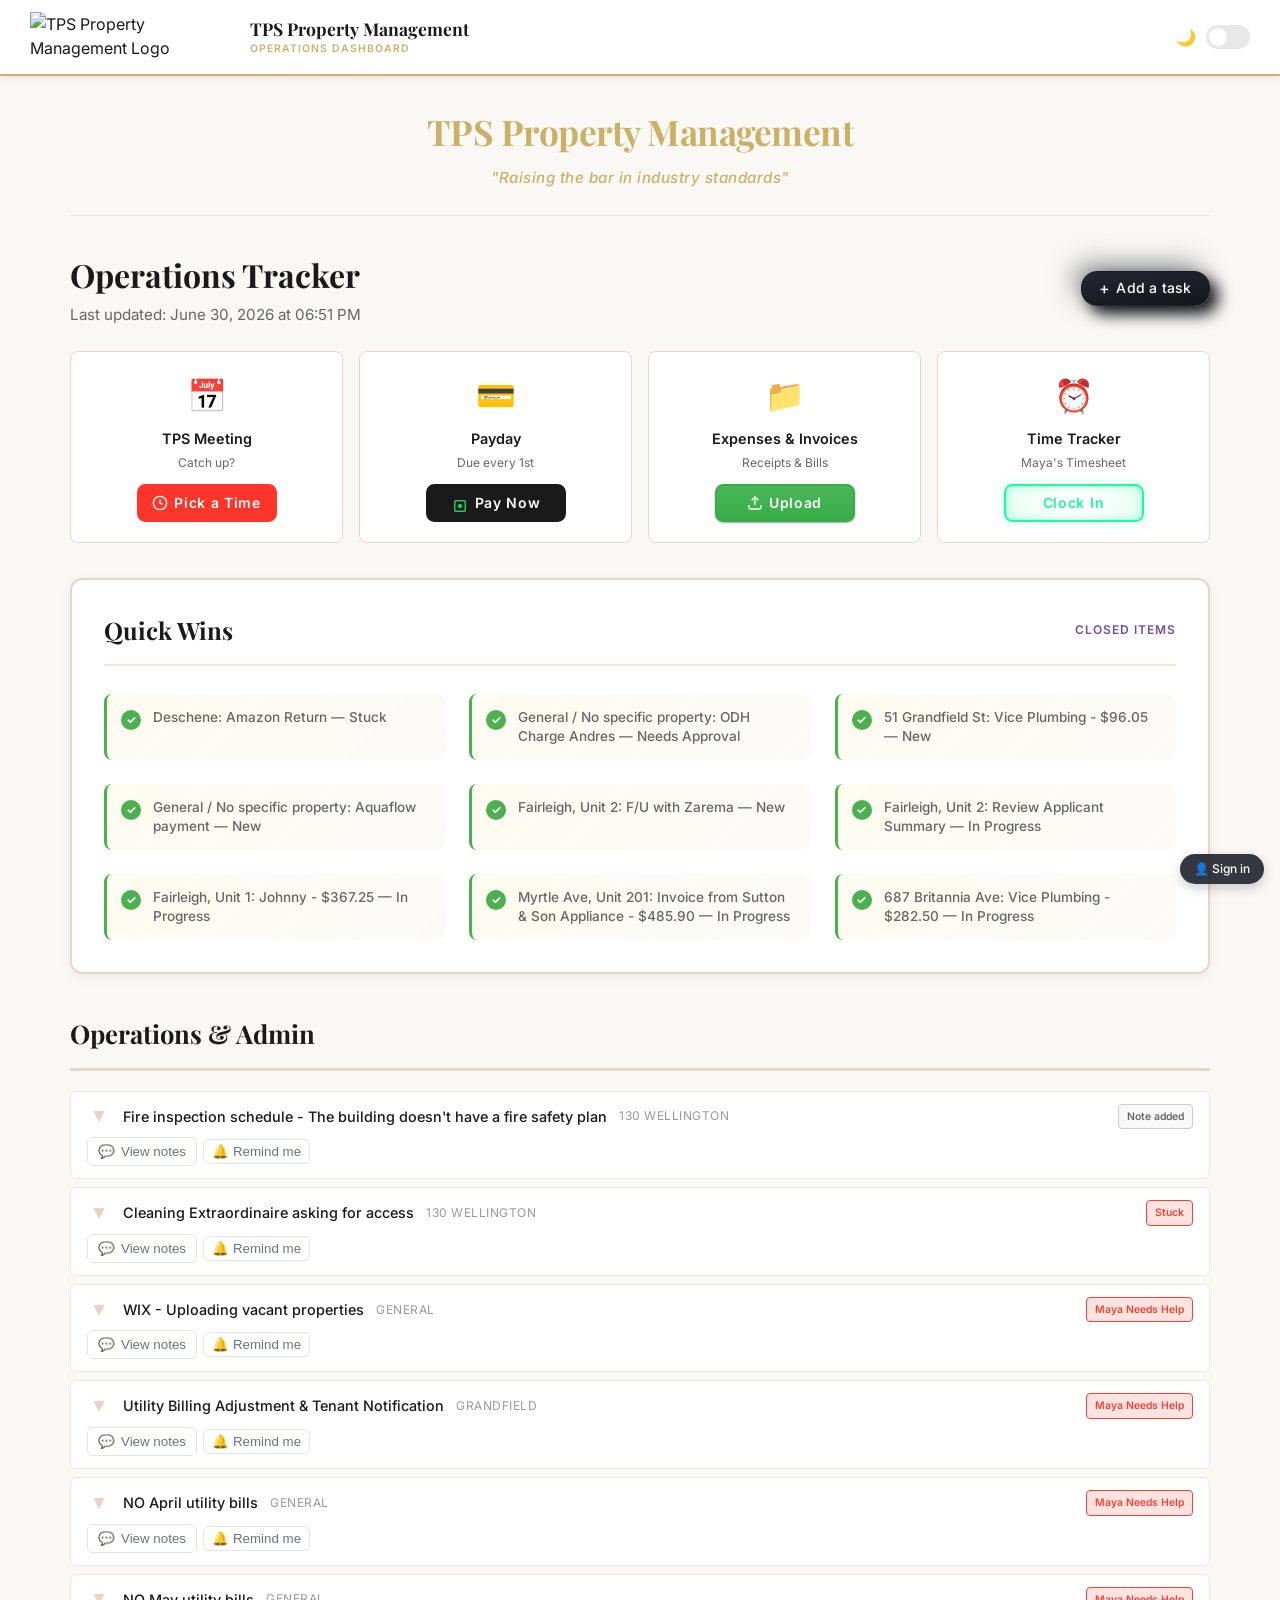
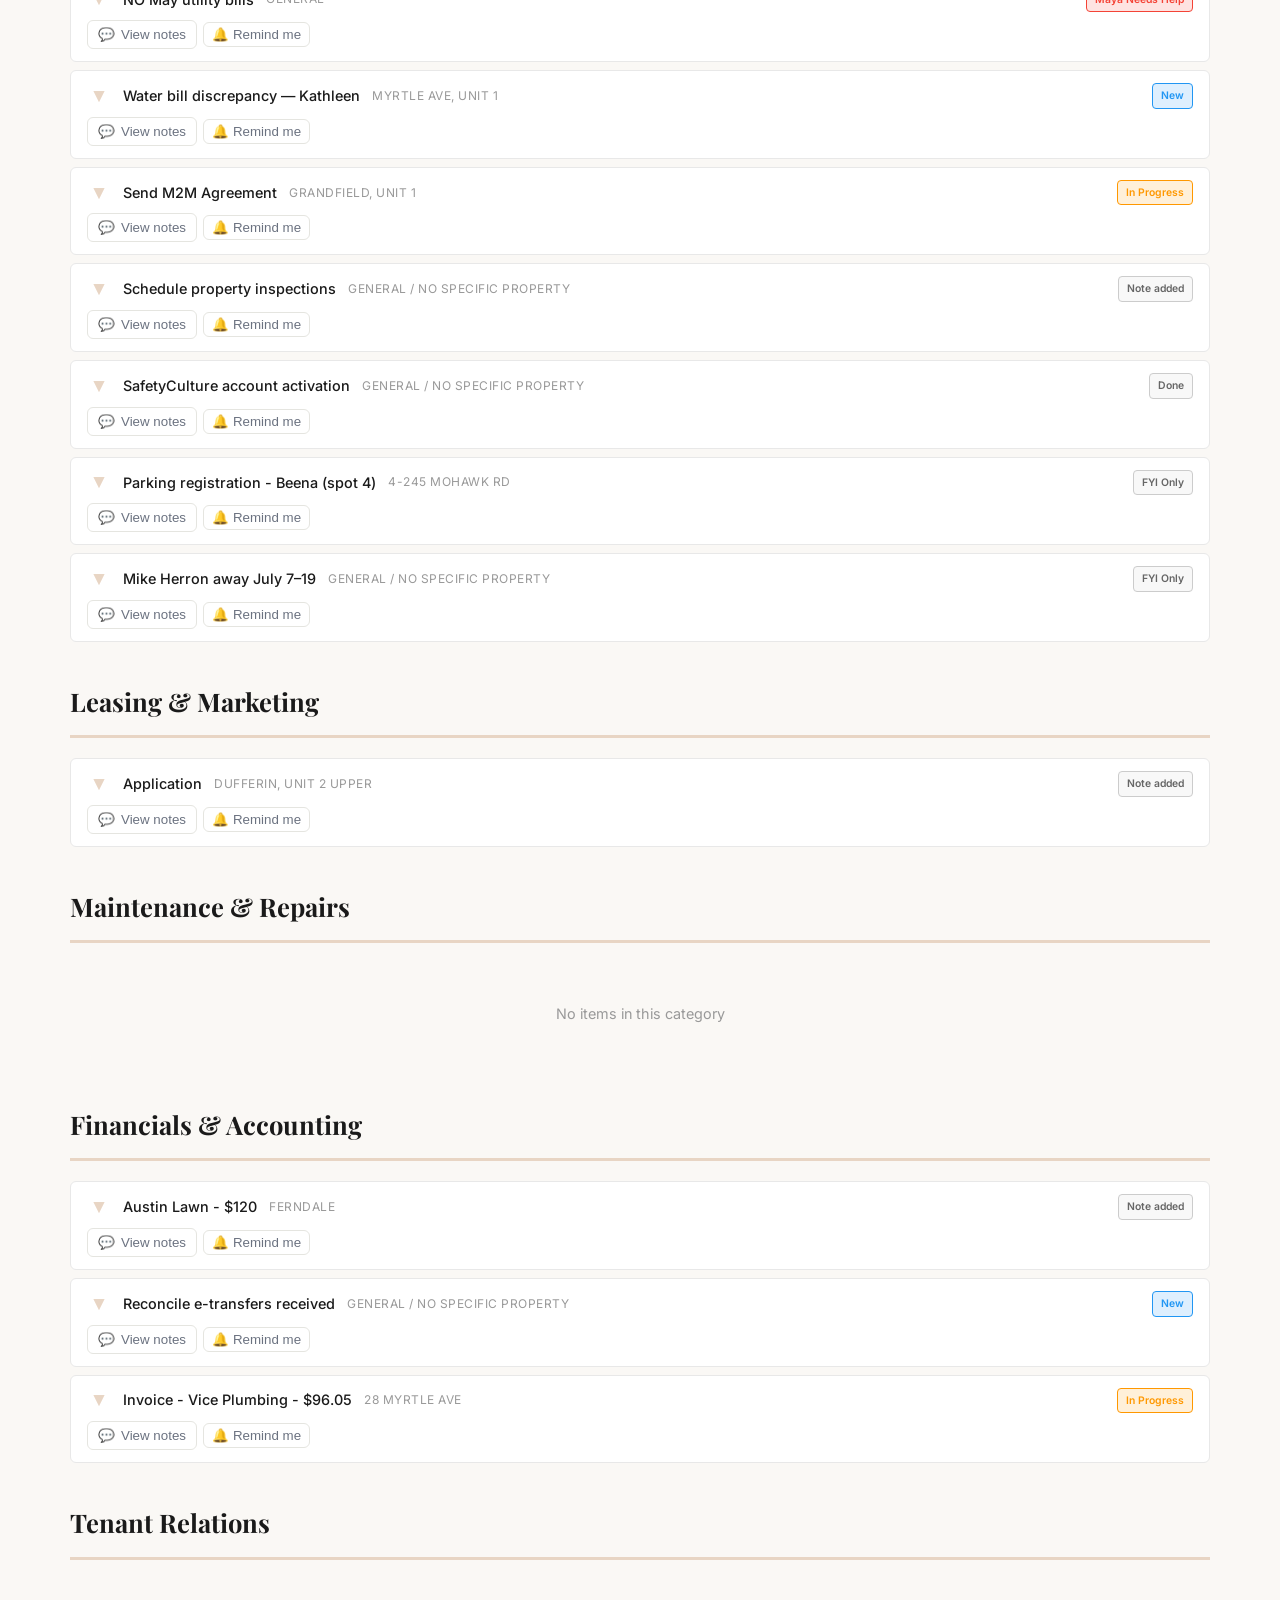
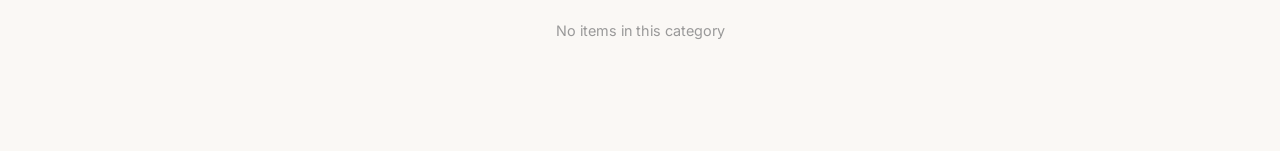
==== commit 7d38e716: "chore: daily dashboard refresh 2026-06-30 18:51 UTC" ====
--- a/index.html
+++ b/index.html
@@ -992,7 +992,7 @@
         <!-- PAGE HEADER -->
         <div class="page-header">
             <h1 class="page-title">Operations Tracker</h1>
-            <p class="page-subtitle">Last updated: June 29, 2026 at 06:59 PM</p>
+            <p class="page-subtitle">Last updated: June 30, 2026 at 06:51 PM</p>
         </div>
 
         <!-- QUICK ACTION CARDS -->
@@ -1067,39 +1067,39 @@
                 <!-- QUICK_WINS_START -->
                 <div class="win-item">
                     <div class="win-check">✓</div>
-                   <div class="win-item-text">Mohawk, Unit 4: Mike Herron - $177.79 — Done</div>
+                   <div class="win-item-text">Deschene: Amazon Return — Stuck</div>
                 </div>
                 <div class="win-item">
                     <div class="win-check">✓</div>
-                   <div class="win-item-text">228-Dufferin: Front Porch Cleaning — Done</div>
+                   <div class="win-item-text">General / No specific property: ODH Charge Andres — Needs Approval</div>
                 </div>
                 <div class="win-item">
                     <div class="win-check">✓</div>
-                   <div class="win-item-text">Myrtle: Past Due - Enbridge $236.91 — Maya on it</div>
+                   <div class="win-item-text">51 Grandfield St: Vice Plumbing - $96.05 — New</div>
                 </div>
                 <div class="win-item">
                     <div class="win-check">✓</div>
-                   <div class="win-item-text">Fairleigh: Property listed for sale - showings coordination — Done</div>
+                   <div class="win-item-text">General / No specific property: Aquaflow payment — New</div>
                 </div>
                 <div class="win-item">
                     <div class="win-check">✓</div>
-                   <div class="win-item-text">3-112 West Ave N: Portia - Tour Request — Done</div>
+                   <div class="win-item-text">Fairleigh, Unit 2: F/U with Zarema — New</div>
                 </div>
                 <div class="win-item">
                     <div class="win-check">✓</div>
-                   <div class="win-item-text">REMINDER: Pay Mike Herron — Done</div>
+                   <div class="win-item-text">Fairleigh, Unit 2: Review Applicant Summary — In Progress</div>
                 </div>
                 <div class="win-item">
                     <div class="win-check">✓</div>
-                   <div class="win-item-text">Thayer: Past Due - Water $454.43 — Done</div>
+                   <div class="win-item-text">Fairleigh, Unit 1: Johnny - $367.25 — In Progress</div>
                 </div>
                 <div class="win-item">
                     <div class="win-check">✓</div>
-                   <div class="win-item-text">Britannia: Tenant move-in punchlist — address items — Needs Approval</div>
+                   <div class="win-item-text">Myrtle Ave, Unit 201: Invoice from Sutton &amp; Son Appliance - $485.90 — In Progress</div>
                 </div>
                 <div class="win-item">
                     <div class="win-check">✓</div>
-                   <div class="win-item-text">Deschene, Unit 1: Owner-requested repairs — potlights, storm door, garage hole — In Progress</div>
+                   <div class="win-item-text">687 Britannia Ave: Vice Plumbing - $282.50 — In Progress</div>
                 </div>
                 <!-- QUICK_WINS_END -->
             </div>
@@ -1152,7 +1152,7 @@
                     </div>
                 </div>
 
-                <div class="task-item" data-id="row-21">
+                <div class="task-item" data-id="row-19">
                     <div class="task-row">
                         <div class="task-info">
                             <button class="task-expand-btn">▼</button>
@@ -1160,19 +1160,18 @@
                             <div class="task-property">130 Wellington</div>
                         </div>
                         <div class="task-status">
-                            <div class="task-status-badge status-fyi">Done</div>
+                            <div class="task-status-badge status-stuck">Stuck</div>
                         </div>
                     </div>
                     <div class="task-expanded">
                         <div class="task-description">Asking via TenantCloud if lockbox is unjammed — cleaner blocked.</div>
-                        <div class="task-description" style="opacity:.85;font-style:italic">Latest note from Maya: Mike Completed. Need to process invoice.</div>
                         <div class="task-actions">
                             <div class="task-buttons">
                                 <button class="btn-outlined btn-tricia">Tricia on it</button>
                                 <button class="btn-outlined btn-maya">Maya on it</button>
                                 <div class="checkbox-container">
-                                    <input type="checkbox" id="cb-row-21" class="task-checkbox">
-                                    <label for="cb-row-21" class="checkbox-label">
+                                    <input type="checkbox" id="cb-row-19" class="task-checkbox">
+                                    <label for="cb-row-19" class="checkbox-label">
                                         <div class="checkbox-box">
                                             <div class="checkbox-fill"></div>
                                             <div class="checkmark">
@@ -1185,7 +1184,7 @@
                                 </div>
                             </div>
                             <div style="display: flex; flex-direction: column; gap: 8px;">
-                                <textarea class="task-comment-input" placeholder="Leave a quick note (auto-saves when you click Save Note)...">Mike Completed. Need to process invoice.</textarea>
+                                <textarea class="task-comment-input" placeholder="Leave a quick note (auto-saves when you click Save Note)..."></textarea>
                                 <button class="comment-save-btn">Save Note</button>
                             </div>
                         </div>
@@ -1270,7 +1269,7 @@
                     </div>
                 </div>
 
-                <div class="task-item" data-id="row-18">
+                <div class="task-item" data-id="row-17">
                     <div class="task-row">
                         <div class="task-info">
                             <button class="task-expand-btn">▼</button>
@@ -1285,6 +1284,49 @@
                         <div class="task-description">FAIRLEIGH  —  Water
                 WEST 4TH  —  Water
                 WEST 4TH  —  Gas (Owner Provided)</div>
+                        <div class="task-actions">
+                            <div class="task-buttons">
+                                <button class="btn-outlined btn-tricia">Tricia on it</button>
+                                <button class="btn-outlined btn-maya">Maya on it</button>
+                                <div class="checkbox-container">
+                                    <input type="checkbox" id="cb-row-17" class="task-checkbox">
+                                    <label for="cb-row-17" class="checkbox-label">
+                                        <div class="checkbox-box">
+                                            <div class="checkbox-fill"></div>
+                                            <div class="checkmark">
+                                                <svg class="check-icon" viewBox="0 0 24 24"><path d="M9 16.17L4.83 12l-1.42 1.41L9 19 21 7l-1.41-1.41z"/></svg>
+                                            </div>
+                                            <div class="success-ripple"></div>
+                                        </div>
+                                        <span class="checkbox-text">Done</span>
+                                    </label>
+                                </div>
+                            </div>
+                            <div style="display: flex; flex-direction: column; gap: 8px;">
+                                <textarea class="task-comment-input" placeholder="Leave a quick note (auto-saves when you click Save Note)..."></textarea>
+                                <button class="comment-save-btn">Save Note</button>
+                            </div>
+                        </div>
+                    </div>
+                </div>
+
+                <div class="task-item" data-id="row-18">
+                    <div class="task-row">
+                        <div class="task-info">
+                            <button class="task-expand-btn">▼</button>
+                            <div class="task-title">NO May utility bills</div>
+                            <div class="task-property">General</div>
+                        </div>
+                        <div class="task-status">
+                            <div class="task-status-badge status-maya-help">Maya Needs Help</div>
+                        </div>
+                    </div>
+                    <div class="task-expanded">
+                        <div class="task-description">FAIRLEIGH  —  Water
+                WEST 4TH  —  Water
+                WEST 4TH  —  Gas (Owner Provided)
+                BRITANNIA  —  Water
+                THAYER  —  Water</div>
                         <div class="task-actions">
                             <div class="task-buttons">
                                 <button class="btn-outlined btn-tricia">Tricia on it</button>
@@ -1311,50 +1353,7 @@
                     </div>
                 </div>
 
-                <div class="task-item" data-id="row-19">
-                    <div class="task-row">
-                        <div class="task-info">
-                            <button class="task-expand-btn">▼</button>
-                            <div class="task-title">NO May utility bills</div>
-                            <div class="task-property">General</div>
-                        </div>
-                        <div class="task-status">
-                            <div class="task-status-badge status-maya-help">Maya Needs Help</div>
-                        </div>
-                    </div>
-                    <div class="task-expanded">
-                        <div class="task-description">FAIRLEIGH  —  Water
-                WEST 4TH  —  Water
-                WEST 4TH  —  Gas (Owner Provided)
-                BRITANNIA  —  Water
-                THAYER  —  Water</div>
-                        <div class="task-actions">
-                            <div class="task-buttons">
-                                <button class="btn-outlined btn-tricia">Tricia on it</button>
-                                <button class="btn-outlined btn-maya">Maya on it</button>
-                                <div class="checkbox-container">
-                                    <input type="checkbox" id="cb-row-19" class="task-checkbox">
-                                    <label for="cb-row-19" class="checkbox-label">
-                                        <div class="checkbox-box">
-                                            <div class="checkbox-fill"></div>
-                                            <div class="checkmark">
-                                                <svg class="check-icon" viewBox="0 0 24 24"><path d="M9 16.17L4.83 12l-1.42 1.41L9 19 21 7l-1.41-1.41z"/></svg>
-                                            </div>
-                                            <div class="success-ripple"></div>
-                                        </div>
-                                        <span class="checkbox-text">Done</span>
-                                    </label>
-                                </div>
-                            </div>
-                            <div style="display: flex; flex-direction: column; gap: 8px;">
-                                <textarea class="task-comment-input" placeholder="Leave a quick note (auto-saves when you click Save Note)..."></textarea>
-                                <button class="comment-save-btn">Save Note</button>
-                            </div>
-                        </div>
-                    </div>
-                </div>
-
-                <div class="task-item" data-id="row-26">
+                <div class="task-item" data-id="row-22">
                     <div class="task-row">
                         <div class="task-info">
                             <button class="task-expand-btn">▼</button>
@@ -1372,86 +1371,8 @@
                                 <button class="btn-outlined btn-tricia">Tricia on it</button>
                                 <button class="btn-outlined btn-maya">Maya on it</button>
                                 <div class="checkbox-container">
-                                    <input type="checkbox" id="cb-row-26" class="task-checkbox">
-                                    <label for="cb-row-26" class="checkbox-label">
-                                        <div class="checkbox-box">
-                                            <div class="checkbox-fill"></div>
-                                            <div class="checkmark">
-                                                <svg class="check-icon" viewBox="0 0 24 24"><path d="M9 16.17L4.83 12l-1.42 1.41L9 19 21 7l-1.41-1.41z"/></svg>
-                                            </div>
-                                            <div class="success-ripple"></div>
-                                        </div>
-                                        <span class="checkbox-text">Done</span>
-                                    </label>
-                                </div>
-                            </div>
-                            <div style="display: flex; flex-direction: column; gap: 8px;">
-                                <textarea class="task-comment-input" placeholder="Leave a quick note (auto-saves when you click Save Note)..."></textarea>
-                                <button class="comment-save-btn">Save Note</button>
-                            </div>
-                        </div>
-                    </div>
-                </div>
-
-                <div class="task-item" data-id="row-29">
-                    <div class="task-row">
-                        <div class="task-info">
-                            <button class="task-expand-btn">▼</button>
-                            <div class="task-title">Parking registration - Beena (spot 4)</div>
-                            <div class="task-property">4-245 Mohawk Rd</div>
-                        </div>
-                        <div class="task-status">
-                            <div class="task-status-badge status-new">New</div>
-                        </div>
-                    </div>
-                    <div class="task-expanded">
-                        <div class="task-description">Beena: Toyota Rav4 Grey, plate DCLJ192. I DONT KNOW WHAT TO DO HERE</div>
-                        <div class="task-actions">
-                            <div class="task-buttons">
-                                <button class="btn-outlined btn-tricia">Tricia on it</button>
-                                <button class="btn-outlined btn-maya">Maya on it</button>
-                                <div class="checkbox-container">
-                                    <input type="checkbox" id="cb-row-29" class="task-checkbox">
-                                    <label for="cb-row-29" class="checkbox-label">
-                                        <div class="checkbox-box">
-                                            <div class="checkbox-fill"></div>
-                                            <div class="checkmark">
-                                                <svg class="check-icon" viewBox="0 0 24 24"><path d="M9 16.17L4.83 12l-1.42 1.41L9 19 21 7l-1.41-1.41z"/></svg>
-                                            </div>
-                                            <div class="success-ripple"></div>
-                                        </div>
-                                        <span class="checkbox-text">Done</span>
-                                    </label>
-                                </div>
-                            </div>
-                            <div style="display: flex; flex-direction: column; gap: 8px;">
-                                <textarea class="task-comment-input" placeholder="Leave a quick note (auto-saves when you click Save Note)..."></textarea>
-                                <button class="comment-save-btn">Save Note</button>
-                            </div>
-                        </div>
-                    </div>
-                </div>
-
-                <div class="task-item" data-id="row-31">
-                    <div class="task-row">
-                        <div class="task-info">
-                            <button class="task-expand-btn">▼</button>
-                            <div class="task-title">Amazon Return</div>
-                            <div class="task-property">General / No specific property</div>
-                        </div>
-                        <div class="task-status">
-                            <div class="task-status-badge status-new">New</div>
-                        </div>
-                    </div>
-                    <div class="task-expanded">
-                        <div class="task-description">Mike needs the return code. You need to call him for this, items were ordered a while back.</div>
-                        <div class="task-actions">
-                            <div class="task-buttons">
-                                <button class="btn-outlined btn-tricia">Tricia on it</button>
-                                <button class="btn-outlined btn-maya">Maya on it</button>
-                                <div class="checkbox-container">
-                                    <input type="checkbox" id="cb-row-31" class="task-checkbox">
-                                    <label for="cb-row-31" class="checkbox-label">
+                                    <input type="checkbox" id="cb-row-22" class="task-checkbox">
+                                    <label for="cb-row-22" class="checkbox-label">
                                         <div class="checkbox-box">
                                             <div class="checkbox-fill"></div>
                                             <div class="checkmark">
@@ -1553,7 +1474,7 @@
                     </div>
                 </div>
 
-                <div class="task-item" data-id="row-30">
+                <div class="task-item" data-id="row-25">
                     <div class="task-row">
                         <div class="task-info">
                             <button class="task-expand-btn">▼</button>
@@ -1561,11 +1482,86 @@
                             <div class="task-property">General / No specific property</div>
                         </div>
                         <div class="task-status">
-                            <div class="task-status-badge status-in-progress">In Progress</div>
+                            <div class="task-status-badge status-fyi">Done</div>
                         </div>
                     </div>
                     <div class="task-expanded">
                         <div class="task-description">Maya to set up property inspection schedules.</div>
+                        <div class="task-description" style="opacity:.85;font-style:italic">Latest note from Tricia: Maya completed.</div>
+                        <div class="task-actions">
+                            <div class="task-buttons">
+                                <div class="checkbox-container">
+                                    <input type="checkbox" id="cb-row-25" class="task-checkbox">
+                                    <label for="cb-row-25" class="checkbox-label">
+                                        <div class="checkbox-box">
+                                            <div class="checkbox-fill"></div>
+                                            <div class="checkmark">
+                                                <svg class="check-icon" viewBox="0 0 24 24"><path d="M9 16.17L4.83 12l-1.42 1.41L9 19 21 7l-1.41-1.41z"/></svg>
+                                            </div>
+                                            <div class="success-ripple"></div>
+                                        </div>
+                                        <span class="checkbox-text">Done</span>
+                                    </label>
+                                </div>
+                            </div>
+                            <div style="display: flex; flex-direction: column; gap: 8px;">
+                                <textarea class="task-comment-input" placeholder="Leave a quick note (auto-saves when you click Save Note)...">Maya completed.</textarea>
+                                <button class="comment-save-btn">Save Note</button>
+                            </div>
+                        </div>
+                    </div>
+                </div>
+
+                <div class="task-item" data-id="row-24">
+                    <div class="task-row">
+                        <div class="task-info">
+                            <button class="task-expand-btn">▼</button>
+                            <div class="task-title">Parking registration - Beena (spot 4)</div>
+                            <div class="task-property">4-245 Mohawk Rd</div>
+                        </div>
+                        <div class="task-status">
+                            <div class="task-status-badge status-fyi">FYI Only</div>
+                        </div>
+                    </div>
+                    <div class="task-expanded">
+                        <div class="task-description">Beena: Toyota Rav4 Grey, plate DCLJ192.</div>
+                        <div class="task-actions">
+                            <div class="task-buttons">
+                                <div class="checkbox-container">
+                                    <input type="checkbox" id="cb-row-24" class="task-checkbox">
+                                    <label for="cb-row-24" class="checkbox-label">
+                                        <div class="checkbox-box">
+                                            <div class="checkbox-fill"></div>
+                                            <div class="checkmark">
+                                                <svg class="check-icon" viewBox="0 0 24 24"><path d="M9 16.17L4.83 12l-1.42 1.41L9 19 21 7l-1.41-1.41z"/></svg>
+                                            </div>
+                                            <div class="success-ripple"></div>
+                                        </div>
+                                        <span class="checkbox-text">Done</span>
+                                    </label>
+                                </div>
+                            </div>
+                            <div style="display: flex; flex-direction: column; gap: 8px;">
+                                <textarea class="task-comment-input" placeholder="Leave a quick note (auto-saves when you click Save Note)..."></textarea>
+                                <button class="comment-save-btn">Save Note</button>
+                            </div>
+                        </div>
+                    </div>
+                </div>
+
+                <div class="task-item" data-id="row-30">
+                    <div class="task-row">
+                        <div class="task-info">
+                            <button class="task-expand-btn">▼</button>
+                            <div class="task-title">Mike Herron away July 7–19</div>
+                            <div class="task-property">General / No specific property</div>
+                        </div>
+                        <div class="task-status">
+                            <div class="task-status-badge status-fyi">FYI Only</div>
+                        </div>
+                    </div>
+                    <div class="task-expanded">
+                        <div class="task-description">Handyman unavailable that window (England). Schedule jobs around it / route to ODH if urgent.</div>
                         <div class="task-actions">
                             <div class="task-buttons">
                                 <div class="checkbox-container">
@@ -1590,34 +1586,6 @@
                     </div>
                 </div>
 
-                <div class="task-item" data-id="row-16">
-                    <div class="task-row">
-                        <div class="task-info">
-                            <button class="task-expand-btn">▼</button>
-                            <div class="task-title">ODH Charge Andres</div>
-                            <div class="task-property">General / No specific property</div>
-                        </div>
-                        <div class="task-status">
-                            <div class="task-status-badge status-fyi">Done</div>
-                        </div>
-                    </div>
-                    <div class="task-expanded">
-                        <div class="task-description">Item's order for Mike from Amazon</div>
-                        <div class="task-description" style="opacity:.85;font-style:italic">Latest note from Tricia: Added to folder</div>
-                        <div class="task-actions">
-                            <div class="task-buttons">
-                                <button class="btn-outlined btn-approve">Approve</button>
-                                <button class="btn-outlined btn-hold">Hold Off</button>
-                                <button class="btn-outlined btn-reject">Rejected</button>
-                            </div>
-                            <div style="display: flex; flex-direction: column; gap: 8px;">
-                                <textarea class="task-comment-input" placeholder="Leave a quick note (auto-saves when you click Save Note)...">Added to folder</textarea>
-                                <button class="comment-save-btn">Save Note</button>
-                            </div>
-                        </div>
-                    </div>
-                </div>
-
 
                 <!-- OPERATIONS_ADMIN_END -->
             </div>
@@ -1628,26 +1596,25 @@
             <h2 class="category-title">Leasing & Marketing</h2>
             <div class="tasks-list">
                 <!-- LEASING_MARKETING_START -->
-                <div class="task-item" data-id="row-37">
+                <div class="task-item" data-id="row-27">
                     <div class="task-row">
                         <div class="task-info">
                             <button class="task-expand-btn">▼</button>
-                            <div class="task-title">F/U with Zarema</div>
-                            <div class="task-property">Fairleigh, Unit 2</div>
+                            <div class="task-title">Application</div>
+                            <div class="task-property">Dufferin, Unit 2 Upper</div>
                         </div>
                         <div class="task-status">
-                            <div class="task-status-badge status-new">New</div>
+                            <div class="task-status-badge status-fyi">Note added</div>
                         </div>
                     </div>
                     <div class="task-expanded">
-                        <div class="task-description">Application was all received. Waiting for decision</div>
+                        <div class="task-description">Waiting for reply from Rebecca regarding background checks.</div>
+                        <div class="task-description" style="opacity:.85;font-style:italic">Latest note from Tricia: Tricia: I think this is for 118 Deschene</div>
                         <div class="task-actions">
                             <div class="task-buttons">
-                                <button class="btn-outlined btn-tricia">Tricia on it</button>
-                                <button class="btn-outlined btn-maya">Maya on it</button>
                                 <div class="checkbox-container">
-                                    <input type="checkbox" id="cb-row-37" class="task-checkbox">
-                                    <label for="cb-row-37" class="checkbox-label">
+                                    <input type="checkbox" id="cb-row-27" class="task-checkbox">
+                                    <label for="cb-row-27" class="checkbox-label">
                                         <div class="checkbox-box">
                                             <div class="checkbox-fill"></div>
                                             <div class="checkmark">
@@ -1660,31 +1627,54 @@
                                 </div>
                             </div>
                             <div style="display: flex; flex-direction: column; gap: 8px;">
-                                <textarea class="task-comment-input" placeholder="Leave a quick note (auto-saves when you click Save Note)..."></textarea>
+                                <textarea class="task-comment-input" placeholder="Leave a quick note (auto-saves when you click Save Note)...">Tricia: I think this is for 118 Deschene</textarea>
                                 <button class="comment-save-btn">Save Note</button>
                             </div>
                         </div>
                     </div>
                 </div>
 
-                <div class="task-item" data-id="row-24">
+
+                <!-- LEASING_MARKETING_END -->
+            </div>
+        </div>
+
+        <!-- MAINTENANCE & REPAIRS SECTION -->
+        <div class="category-section">
+            <h2 class="category-title">Maintenance & Repairs</h2>
+            <div class="tasks-list">
+                <!-- MAINTENANCE_REPAIRS_START -->
+                <div class="empty-state">No items in this category</div>
+                <!-- MAINTENANCE_REPAIRS_END -->
+            </div>
+        </div>
+
+        <!-- FINANCIALS & ACCOUNTING SECTION -->
+        <div class="category-section">
+            <h2 class="category-title">Financials & Accounting</h2>
+            <div class="tasks-list">
+                <!-- FINANCIALS_ACCOUNTING_START -->
+                <div class="task-item" data-id="row-20">
                     <div class="task-row">
                         <div class="task-info">
                             <button class="task-expand-btn">▼</button>
-                            <div class="task-title">Review Applicant Summary</div>
-                            <div class="task-property">Fairleigh, Unit 2</div>
+                            <div class="task-title">Austin Lawn - $120</div>
+                            <div class="task-property">Ferndale</div>
                         </div>
                         <div class="task-status">
-                            <div class="task-status-badge status-in-progress">In Progress</div>
+                            <div class="task-status-badge status-fyi">Note added</div>
                         </div>
                     </div>
                     <div class="task-expanded">
-                        <div class="task-description">Applicant Shameka Bedward: portable housing benefit $2,082.31 per month. Owner to review.</div>
+                        <div class="task-description">E-transfer email address: ozzymcniel98@gmail.com</div>
+                        <div class="task-description" style="opacity:.85;font-style:italic">Latest note from Maya: Who to send here?</div>
                         <div class="task-actions">
                             <div class="task-buttons">
+                                <button class="btn-outlined btn-tricia">Tricia on it</button>
+                                <button class="btn-outlined btn-maya">Maya on it</button>
                                 <div class="checkbox-container">
-                                    <input type="checkbox" id="cb-row-24" class="task-checkbox">
-                                    <label for="cb-row-24" class="checkbox-label">
+                                    <input type="checkbox" id="cb-row-20" class="task-checkbox">
+                                    <label for="cb-row-20" class="checkbox-label">
                                         <div class="checkbox-box">
                                             <div class="checkbox-fill"></div>
                                             <div class="checkmark">
@@ -1697,31 +1687,33 @@
                                 </div>
                             </div>
                             <div style="display: flex; flex-direction: column; gap: 8px;">
-                                <textarea class="task-comment-input" placeholder="Leave a quick note (auto-saves when you click Save Note)..."></textarea>
+                                <textarea class="task-comment-input" placeholder="Leave a quick note (auto-saves when you click Save Note)...">Who to send here?</textarea>
                                 <button class="comment-save-btn">Save Note</button>
                             </div>
                         </div>
                     </div>
                 </div>
 
-                <div class="task-item" data-id="row-36">
+                <div class="task-item" data-id="row-31">
                     <div class="task-row">
                         <div class="task-info">
                             <button class="task-expand-btn">▼</button>
-                            <div class="task-title">Application</div>
-                            <div class="task-property">Dufferin, Unit 2 Upper</div>
+                            <div class="task-title">Reconcile e-transfers received</div>
+                            <div class="task-property">General / No specific property</div>
                         </div>
                         <div class="task-status">
-                            <div class="task-status-badge status-in-progress">In Progress</div>
+                            <div class="task-status-badge status-new">New</div>
                         </div>
                     </div>
                     <div class="task-expanded">
-                        <div class="task-description">Waiting for reply from Rebecca regarding background checks.</div>
+                        <div class="task-description">Tricia sent e-transfer payment history Jun 29. Maya to reconcile against ledgers (said she'd do it today).</div>
                         <div class="task-actions">
                             <div class="task-buttons">
+                                <button class="btn-outlined btn-tricia">Tricia on it</button>
+                                <button class="btn-outlined btn-maya">Maya on it</button>
                                 <div class="checkbox-container">
-                                    <input type="checkbox" id="cb-row-36" class="task-checkbox">
-                                    <label for="cb-row-36" class="checkbox-label">
+                                    <input type="checkbox" id="cb-row-31" class="task-checkbox">
+                                    <label for="cb-row-31" class="checkbox-label">
                                         <div class="checkbox-box">
                                             <div class="checkbox-fill"></div>
                                             <div class="checkmark">
@@ -1741,82 +1733,21 @@
                     </div>
                 </div>
 
-
-                <!-- LEASING_MARKETING_END -->
-            </div>
-        </div>
-
-        <!-- MAINTENANCE & REPAIRS SECTION -->
-        <div class="category-section">
-            <h2 class="category-title">Maintenance & Repairs</h2>
-            <div class="tasks-list">
-                <!-- MAINTENANCE_REPAIRS_START -->
-                <div class="empty-state">No items in this category</div>
-                <!-- MAINTENANCE_REPAIRS_END -->
-            </div>
-        </div>
-
-        <!-- FINANCIALS & ACCOUNTING SECTION -->
-        <div class="category-section">
-            <h2 class="category-title">Financials & Accounting</h2>
-            <div class="tasks-list">
-                <!-- FINANCIALS_ACCOUNTING_START -->
-                <div class="task-item" data-id="row-23">
-                    <div class="task-row">
-                        <div class="task-info">
-                            <button class="task-expand-btn">▼</button>
-                            <div class="task-title">Austin Lawn - $120</div>
-                            <div class="task-property">Ferndale</div>
-                        </div>
-                        <div class="task-status">
-                            <div class="task-status-badge status-new">New</div>
-                        </div>
-                    </div>
-                    <div class="task-expanded">
-                        <div class="task-description">E-transfer email address: ozzymcniel98@gmail.com</div>
-                        <div class="task-actions">
-                            <div class="task-buttons">
-                                <button class="btn-outlined btn-tricia">Tricia on it</button>
-                                <button class="btn-outlined btn-maya">Maya on it</button>
-                                <div class="checkbox-container">
-                                    <input type="checkbox" id="cb-row-23" class="task-checkbox">
-                                    <label for="cb-row-23" class="checkbox-label">
-                                        <div class="checkbox-box">
-                                            <div class="checkbox-fill"></div>
-                                            <div class="checkmark">
-                                                <svg class="check-icon" viewBox="0 0 24 24"><path d="M9 16.17L4.83 12l-1.42 1.41L9 19 21 7l-1.41-1.41z"/></svg>
-                                            </div>
-                                            <div class="success-ripple"></div>
-                                        </div>
-                                        <span class="checkbox-text">Done</span>
-                                    </label>
-                                </div>
-                            </div>
-                            <div style="display: flex; flex-direction: column; gap: 8px;">
-                                <textarea class="task-comment-input" placeholder="Leave a quick note (auto-saves when you click Save Note)..."></textarea>
-                                <button class="comment-save-btn">Save Note</button>
-                            </div>
-                        </div>
-                    </div>
-                </div>
-
                 <div class="task-item" data-id="row-28">
                     <div class="task-row">
                         <div class="task-info">
                             <button class="task-expand-btn">▼</button>
-                            <div class="task-title">Aquaflow payment</div>
-                            <div class="task-property">General / No specific property</div>
+                            <div class="task-title">Invoice - Vice Plumbing - $96.05</div>
+                            <div class="task-property">28 Myrtle Ave</div>
                         </div>
                         <div class="task-status">
-                            <div class="task-status-badge status-new">New</div>
+                            <div class="task-status-badge status-in-progress">In Progress</div>
                         </div>
                     </div>
                     <div class="task-expanded">
-                        <div class="task-description">Pay past invoice</div>
+                        <div class="task-description">Invoice forwarded to your email. This has been recorded as an expense with July 1 edxpense entry date.</div>
                         <div class="task-actions">
                             <div class="task-buttons">
-                                <button class="btn-outlined btn-tricia">Tricia on it</button>
-                                <button class="btn-outlined btn-maya">Maya on it</button>
                                 <div class="checkbox-container">
                                     <input type="checkbox" id="cb-row-28" class="task-checkbox">
                                     <label for="cb-row-28" class="checkbox-label">
@@ -1839,312 +1770,6 @@
                     </div>
                 </div>
 
-                <div class="task-item" data-id="row-32">
-                    <div class="task-row">
-                        <div class="task-info">
-                            <button class="task-expand-btn">▼</button>
-                            <div class="task-title">Vice Plumbing - $96.05</div>
-                            <div class="task-property">51 Grandfield St</div>
-                        </div>
-                        <div class="task-status">
-                            <div class="task-status-badge status-new">New</div>
-                        </div>
-                    </div>
-                    <div class="task-expanded">
-                        <div class="task-description">Service:
-                Investigate leak, tenant indicated that they haven’t seen a leak in sometime</div>
-                        <div class="task-actions">
-                            <div class="task-buttons">
-                                <button class="btn-outlined btn-tricia">Tricia on it</button>
-                                <button class="btn-outlined btn-maya">Maya on it</button>
-                                <div class="checkbox-container">
-                                    <input type="checkbox" id="cb-row-32" class="task-checkbox">
-                                    <label for="cb-row-32" class="checkbox-label">
-                                        <div class="checkbox-box">
-                                            <div class="checkbox-fill"></div>
-                                            <div class="checkmark">
-                                                <svg class="check-icon" viewBox="0 0 24 24"><path d="M9 16.17L4.83 12l-1.42 1.41L9 19 21 7l-1.41-1.41z"/></svg>
-                                            </div>
-                                            <div class="success-ripple"></div>
-                                        </div>
-                                        <span class="checkbox-text">Done</span>
-                                    </label>
-                                </div>
-                            </div>
-                            <div style="display: flex; flex-direction: column; gap: 8px;">
-                                <textarea class="task-comment-input" placeholder="Leave a quick note (auto-saves when you click Save Note)..."></textarea>
-                                <button class="comment-save-btn">Save Note</button>
-                            </div>
-                        </div>
-                    </div>
-                </div>
-
-                <div class="task-item" data-id="row-35">
-                    <div class="task-row">
-                        <div class="task-info">
-                            <button class="task-expand-btn">▼</button>
-                            <div class="task-title">NO rent due July</div>
-                            <div class="task-property">Grandfield, Unit 3</div>
-                        </div>
-                        <div class="task-status">
-                            <div class="task-status-badge status-new">New</div>
-                        </div>
-                    </div>
-                    <div class="task-expanded">
-                        <div class="task-description">Tenant paid additional month upon lease signing that is meant to go towards July rent. There will be no transfer from her this month and will need to be invoiced at $0 in TenantCloud</div>
-                        <div class="task-actions">
-                            <div class="task-buttons">
-                                <button class="btn-outlined btn-tricia">Tricia on it</button>
-                                <button class="btn-outlined btn-maya">Maya on it</button>
-                                <div class="checkbox-container">
-                                    <input type="checkbox" id="cb-row-35" class="task-checkbox">
-                                    <label for="cb-row-35" class="checkbox-label">
-                                        <div class="checkbox-box">
-                                            <div class="checkbox-fill"></div>
-                                            <div class="checkmark">
-                                                <svg class="check-icon" viewBox="0 0 24 24"><path d="M9 16.17L4.83 12l-1.42 1.41L9 19 21 7l-1.41-1.41z"/></svg>
-                                            </div>
-                                            <div class="success-ripple"></div>
-                                        </div>
-                                        <span class="checkbox-text">Done</span>
-                                    </label>
-                                </div>
-                            </div>
-                            <div style="display: flex; flex-direction: column; gap: 8px;">
-                                <textarea class="task-comment-input" placeholder="Leave a quick note (auto-saves when you click Save Note)..."></textarea>
-                                <button class="comment-save-btn">Save Note</button>
-                            </div>
-                        </div>
-                    </div>
-                </div>
-
-                <div class="task-item" data-id="row-38">
-                    <div class="task-row">
-                        <div class="task-info">
-                            <button class="task-expand-btn">▼</button>
-                            <div class="task-title">Mike Herron - $584.18</div>
-                            <div class="task-property">118 Deschene</div>
-                        </div>
-                        <div class="task-status">
-                            <div class="task-status-badge status-new">New</div>
-                        </div>
-                    </div>
-                    <div class="task-expanded">
-                        <div class="task-description">Labour — Remove A/C Refurbish, 3 Glass Panels on Front Fencing, Install 20 Pot Light, Trim Rings, Repair Stern Deck, Fill Hole in Garage Ceiling. Materials</div>
-                        <div class="task-actions">
-                            <div class="task-buttons">
-                                <button class="btn-outlined btn-tricia">Tricia on it</button>
-                                <button class="btn-outlined btn-maya">Maya on it</button>
-                                <div class="checkbox-container">
-                                    <input type="checkbox" id="cb-row-38" class="task-checkbox">
-                                    <label for="cb-row-38" class="checkbox-label">
-                                        <div class="checkbox-box">
-                                            <div class="checkbox-fill"></div>
-                                            <div class="checkmark">
-                                                <svg class="check-icon" viewBox="0 0 24 24"><path d="M9 16.17L4.83 12l-1.42 1.41L9 19 21 7l-1.41-1.41z"/></svg>
-                                            </div>
-                                            <div class="success-ripple"></div>
-                                        </div>
-                                        <span class="checkbox-text">Done</span>
-                                    </label>
-                                </div>
-                            </div>
-                            <div style="display: flex; flex-direction: column; gap: 8px;">
-                                <textarea class="task-comment-input" placeholder="Leave a quick note (auto-saves when you click Save Note)..."></textarea>
-                                <button class="comment-save-btn">Save Note</button>
-                            </div>
-                        </div>
-                    </div>
-                </div>
-
-                <div class="task-item" data-id="row-40">
-                    <div class="task-row">
-                        <div class="task-info">
-                            <button class="task-expand-btn">▼</button>
-                            <div class="task-title">Pay Mike 875.93</div>
-                            <div class="task-property">Britannia</div>
-                        </div>
-                        <div class="task-status">
-                            <div class="task-status-badge status-new">New</div>
-                        </div>
-                    </div>
-                    <div class="task-expanded">
-                        <div class="task-description">Main unit jobs.</div>
-                        <div class="task-actions">
-                            <div class="task-buttons">
-                                <button class="btn-outlined btn-tricia">Tricia on it</button>
-                                <button class="btn-outlined btn-maya">Maya on it</button>
-                                <div class="checkbox-container">
-                                    <input type="checkbox" id="cb-row-40" class="task-checkbox">
-                                    <label for="cb-row-40" class="checkbox-label">
-                                        <div class="checkbox-box">
-                                            <div class="checkbox-fill"></div>
-                                            <div class="checkmark">
-                                                <svg class="check-icon" viewBox="0 0 24 24"><path d="M9 16.17L4.83 12l-1.42 1.41L9 19 21 7l-1.41-1.41z"/></svg>
-                                            </div>
-                                            <div class="success-ripple"></div>
-                                        </div>
-                                        <span class="checkbox-text">Done</span>
-                                    </label>
-                                </div>
-                            </div>
-                            <div style="display: flex; flex-direction: column; gap: 8px;">
-                                <textarea class="task-comment-input" placeholder="Leave a quick note (auto-saves when you click Save Note)..."></textarea>
-                                <button class="comment-save-btn">Save Note</button>
-                            </div>
-                        </div>
-                    </div>
-                </div>
-
-                <div class="task-item" data-id="row-20">
-                    <div class="task-row">
-                        <div class="task-info">
-                            <button class="task-expand-btn">▼</button>
-                            <div class="task-title">Mike Herron - $109.94</div>
-                            <div class="task-property">West 4th, Unit 1</div>
-                        </div>
-                        <div class="task-status">
-                            <div class="task-status-badge status-fyi">Note added</div>
-                        </div>
-                    </div>
-                    <div class="task-expanded">
-                        <div class="task-description">Labour — Repair Leak at Kitchen Sink, Slip Nut and Washer</div>
-                        <div class="task-description" style="opacity:.85;font-style:italic">Latest note from Maya: Who to send here?</div>
-                        <div class="task-actions">
-                            <div class="task-buttons">
-                                <div class="checkbox-container">
-                                    <input type="checkbox" id="cb-row-20" class="task-checkbox">
-                                    <label for="cb-row-20" class="checkbox-label">
-                                        <div class="checkbox-box">
-                                            <div class="checkbox-fill"></div>
-                                            <div class="checkmark">
-                                                <svg class="check-icon" viewBox="0 0 24 24"><path d="M9 16.17L4.83 12l-1.42 1.41L9 19 21 7l-1.41-1.41z"/></svg>
-                                            </div>
-                                            <div class="success-ripple"></div>
-                                        </div>
-                                        <span class="checkbox-text">Done</span>
-                                    </label>
-                                </div>
-                            </div>
-                            <div style="display: flex; flex-direction: column; gap: 8px;">
-                                <textarea class="task-comment-input" placeholder="Leave a quick note (auto-saves when you click Save Note)...">Who to send here?</textarea>
-                                <button class="comment-save-btn">Save Note</button>
-                            </div>
-                        </div>
-                    </div>
-                </div>
-
-                <div class="task-item" data-id="row-22">
-                    <div class="task-row">
-                        <div class="task-info">
-                            <button class="task-expand-btn">▼</button>
-                            <div class="task-title">Invoice from Sutton &amp; Son Appliance - $485.90</div>
-                            <div class="task-property">Myrtle Ave, Unit 201</div>
-                        </div>
-                        <div class="task-status">
-                            <div class="task-status-badge status-in-progress">In Progress</div>
-                        </div>
-                    </div>
-                    <div class="task-expanded">
-                        <div class="task-description">Fridge repair receipt #150227 received Jun 18</div>
-                        <div class="task-actions">
-                            <div class="task-buttons">
-                                <div class="checkbox-container">
-                                    <input type="checkbox" id="cb-row-22" class="task-checkbox">
-                                    <label for="cb-row-22" class="checkbox-label">
-                                        <div class="checkbox-box">
-                                            <div class="checkbox-fill"></div>
-                                            <div class="checkmark">
-                                                <svg class="check-icon" viewBox="0 0 24 24"><path d="M9 16.17L4.83 12l-1.42 1.41L9 19 21 7l-1.41-1.41z"/></svg>
-                                            </div>
-                                            <div class="success-ripple"></div>
-                                        </div>
-                                        <span class="checkbox-text">Done</span>
-                                    </label>
-                                </div>
-                            </div>
-                            <div style="display: flex; flex-direction: column; gap: 8px;">
-                                <textarea class="task-comment-input" placeholder="Leave a quick note (auto-saves when you click Save Note)..."></textarea>
-                                <button class="comment-save-btn">Save Note</button>
-                            </div>
-                        </div>
-                    </div>
-                </div>
-
-                <div class="task-item" data-id="row-33">
-                    <div class="task-row">
-                        <div class="task-info">
-                            <button class="task-expand-btn">▼</button>
-                            <div class="task-title">Vice Plumbing - $282.50</div>
-                            <div class="task-property">687 Britannia Ave</div>
-                        </div>
-                        <div class="task-status">
-                            <div class="task-status-badge status-in-progress">In Progress</div>
-                        </div>
-                    </div>
-                    <div class="task-expanded">
-                        <div class="task-description">SERVICE: Clear blockage — toilet snake in basement, line tested running well. Jobber invoice #1319 now 4 days overdue (Jun 27) — pay ASAP.</div>
-                        <div class="task-actions">
-                            <div class="task-buttons">
-                                <div class="checkbox-container">
-                                    <input type="checkbox" id="cb-row-33" class="task-checkbox">
-                                    <label for="cb-row-33" class="checkbox-label">
-                                        <div class="checkbox-box">
-                                            <div class="checkbox-fill"></div>
-                                            <div class="checkmark">
-                                                <svg class="check-icon" viewBox="0 0 24 24"><path d="M9 16.17L4.83 12l-1.42 1.41L9 19 21 7l-1.41-1.41z"/></svg>
-                                            </div>
-                                            <div class="success-ripple"></div>
-                                        </div>
-                                        <span class="checkbox-text">Done</span>
-                                    </label>
-                                </div>
-                            </div>
-                            <div style="display: flex; flex-direction: column; gap: 8px;">
-                                <textarea class="task-comment-input" placeholder="Leave a quick note (auto-saves when you click Save Note)..."></textarea>
-                                <button class="comment-save-btn">Save Note</button>
-                            </div>
-                        </div>
-                    </div>
-                </div>
-
-                <div class="task-item" data-id="row-39">
-                    <div class="task-row">
-                        <div class="task-info">
-                            <button class="task-expand-btn">▼</button>
-                            <div class="task-title">Johnny - $367.25</div>
-                            <div class="task-property">Fairleigh, Unit 1</div>
-                        </div>
-                        <div class="task-status">
-                            <div class="task-status-badge status-in-progress">In Progress</div>
-                        </div>
-                    </div>
-                    <div class="task-expanded">
-                        <div class="task-description">Repair and paint holes in ceiling and bulk by window. Johnny confirmed Jun 26 — holes repaired and already painted; work done.</div>
-                        <div class="task-actions">
-                            <div class="task-buttons">
-                                <div class="checkbox-container">
-                                    <input type="checkbox" id="cb-row-39" class="task-checkbox">
-                                    <label for="cb-row-39" class="checkbox-label">
-                                        <div class="checkbox-box">
-                                            <div class="checkbox-fill"></div>
-                                            <div class="checkmark">
-                                                <svg class="check-icon" viewBox="0 0 24 24"><path d="M9 16.17L4.83 12l-1.42 1.41L9 19 21 7l-1.41-1.41z"/></svg>
-                                            </div>
-                                            <div class="success-ripple"></div>
-                                        </div>
-                                        <span class="checkbox-text">Done</span>
-                                    </label>
-                                </div>
-                            </div>
-                            <div style="display: flex; flex-direction: column; gap: 8px;">
-                                <textarea class="task-comment-input" placeholder="Leave a quick note (auto-saves when you click Save Note)..."></textarea>
-                                <button class="comment-save-btn">Save Note</button>
-                            </div>
-                        </div>
-                    </div>
-                </div>
-
 
                 <!-- FINANCIALS_ACCOUNTING_END -->
             </div>
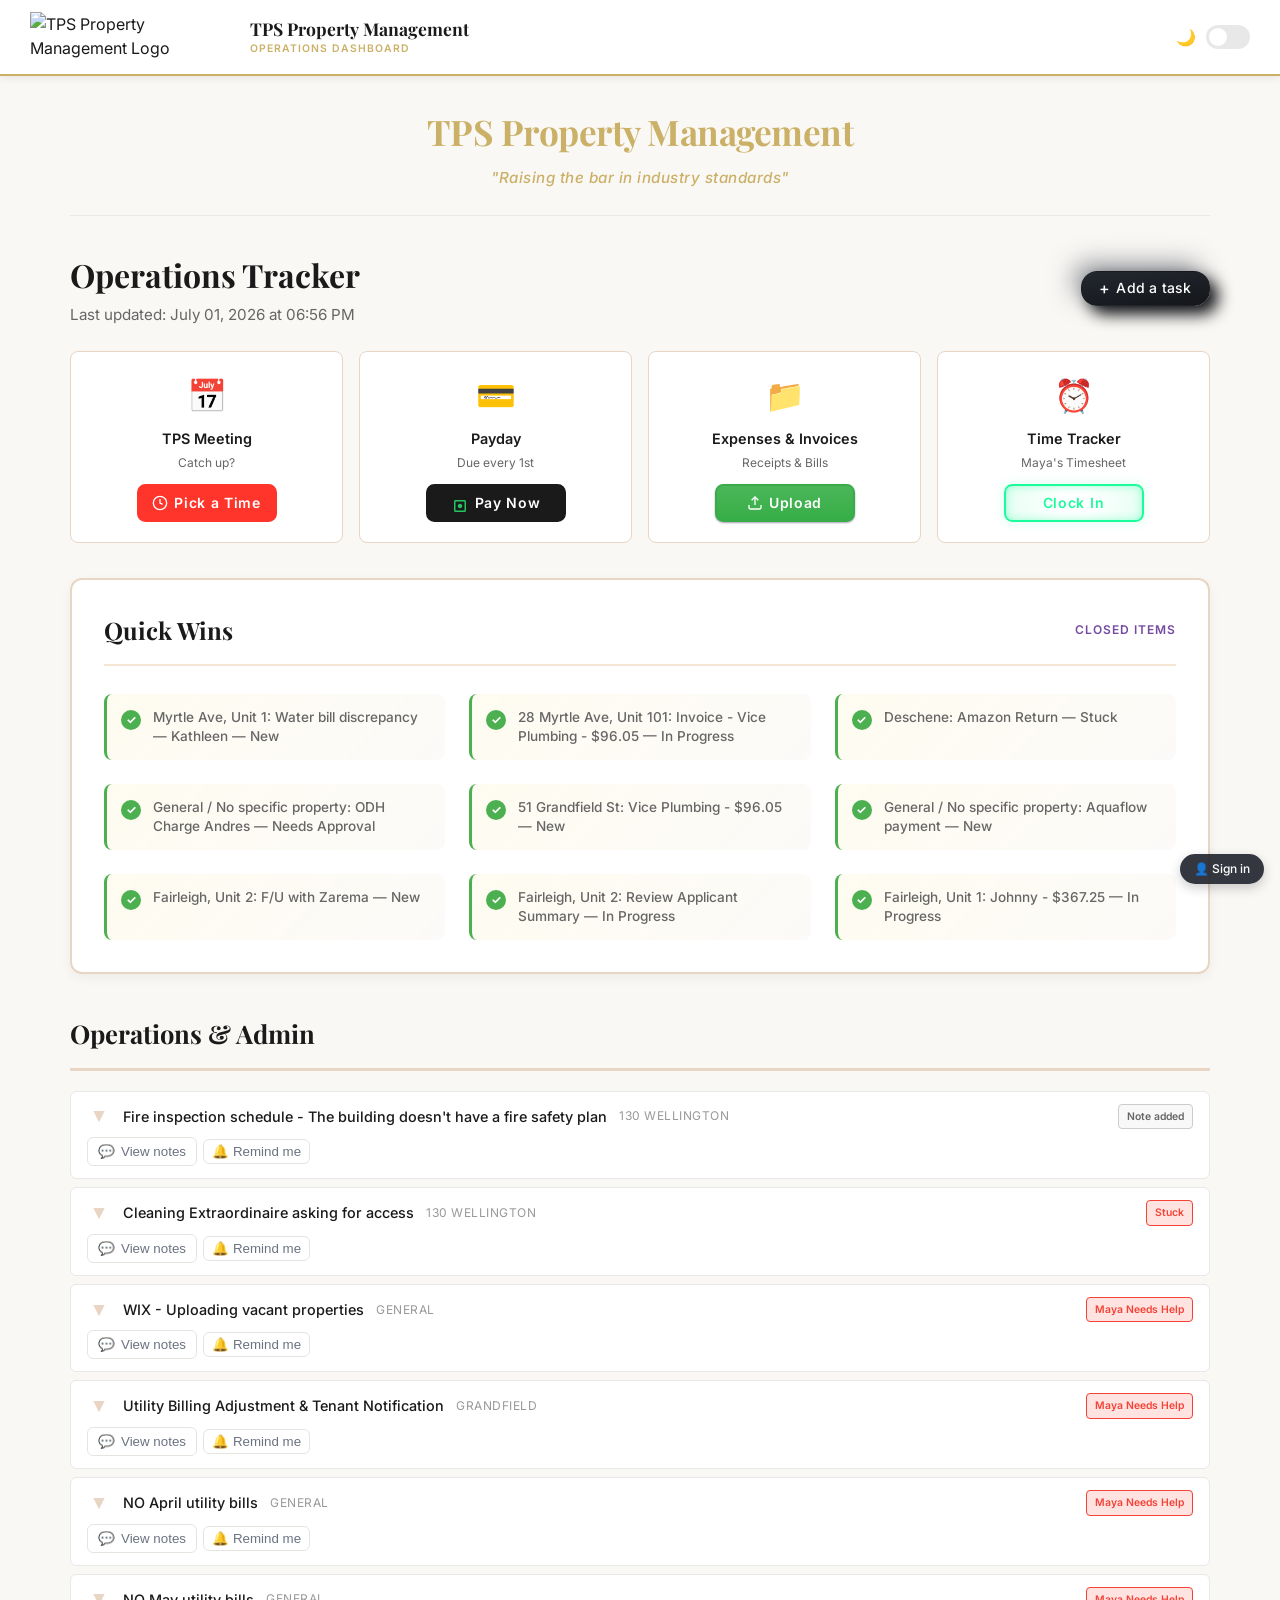
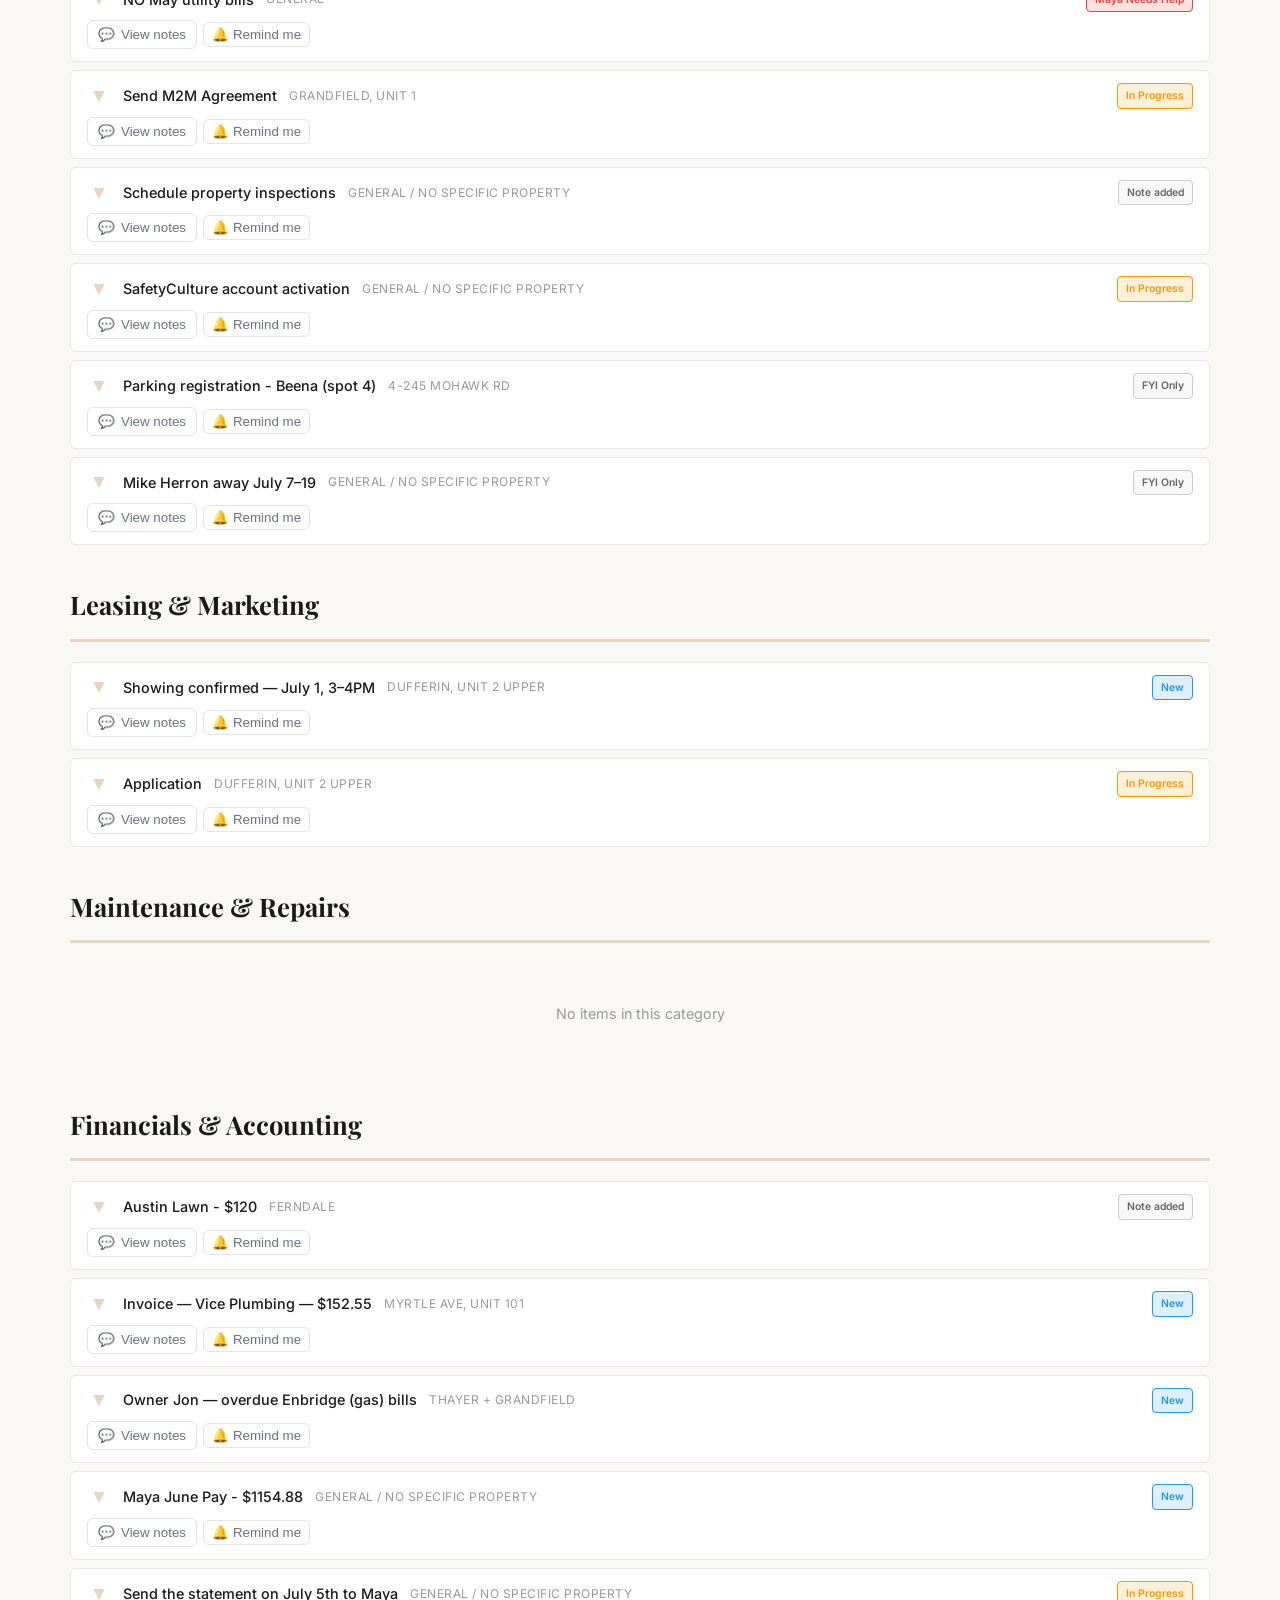
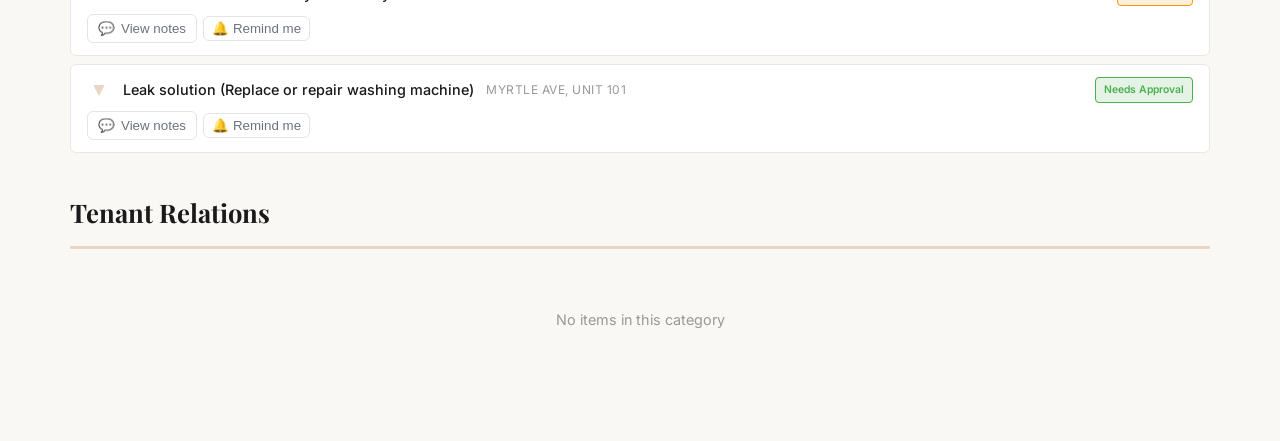
==== commit f7ed5e24: "chore: daily dashboard refresh 2026-07-01 18:56 UTC" ====
--- a/index.html
+++ b/index.html
@@ -992,7 +992,7 @@
         <!-- PAGE HEADER -->
         <div class="page-header">
             <h1 class="page-title">Operations Tracker</h1>
-            <p class="page-subtitle">Last updated: June 30, 2026 at 06:51 PM</p>
+            <p class="page-subtitle">Last updated: July 01, 2026 at 06:56 PM</p>
         </div>
 
         <!-- QUICK ACTION CARDS -->
@@ -1067,6 +1067,14 @@
                 <!-- QUICK_WINS_START -->
                 <div class="win-item">
                     <div class="win-check">✓</div>
+                   <div class="win-item-text">Myrtle Ave, Unit 1: Water bill discrepancy — Kathleen — New</div>
+                </div>
+                <div class="win-item">
+                    <div class="win-check">✓</div>
+                   <div class="win-item-text">28 Myrtle Ave, Unit 101: Invoice - Vice Plumbing - $96.05 — In Progress</div>
+                </div>
+                <div class="win-item">
+                    <div class="win-check">✓</div>
                    <div class="win-item-text">Deschene: Amazon Return — Stuck</div>
                 </div>
                 <div class="win-item">
@@ -1092,14 +1100,6 @@
                 <div class="win-item">
                     <div class="win-check">✓</div>
                    <div class="win-item-text">Fairleigh, Unit 1: Johnny - $367.25 — In Progress</div>
-                </div>
-                <div class="win-item">
-                    <div class="win-check">✓</div>
-                   <div class="win-item-text">Myrtle Ave, Unit 201: Invoice from Sutton &amp; Son Appliance - $485.90 — In Progress</div>
-                </div>
-                <div class="win-item">
-                    <div class="win-check">✓</div>
-                   <div class="win-item-text">687 Britannia Ave: Vice Plumbing - $282.50 — In Progress</div>
                 </div>
                 <!-- QUICK_WINS_END -->
             </div>
@@ -1242,7 +1242,7 @@
                         </div>
                     </div>
                     <div class="task-expanded">
-                        <div class="task-description">Unit 3 pays Alectra for shared HVAC/Garage; main units to reimburse. Increase summer AC % for other units. Enbridge/Water split 33.33% all units. Tricia sent A/C hydro advisory to tenants Jun 8 — asked all units for last year's Apr–Sep hydro bills to set the split.</div>
+                        <div class="task-description">Unit 3 pays Alectra for shared HVAC/Garage; main units to reimburse. Increase summer AC % for other units. Enbridge/Water split 33.33% all units. Tricia sent A/C hydro advisory to tenants Jun 8 — asked all units for last year's Apr–Sep hydro bills to set the split. Jun 30: Tricia advised Unit 1 (garage user) that garage hydro runs off Georgina's lower-unit hydro — they must arrange payment directly; TPS not the go-between.</div>
                         <div class="task-actions">
                             <div class="task-buttons">
                                 <button class="btn-outlined btn-tricia">Tricia on it</button>
@@ -1334,45 +1334,6 @@
                                 <div class="checkbox-container">
                                     <input type="checkbox" id="cb-row-18" class="task-checkbox">
                                     <label for="cb-row-18" class="checkbox-label">
-                                        <div class="checkbox-box">
-                                            <div class="checkbox-fill"></div>
-                                            <div class="checkmark">
-                                                <svg class="check-icon" viewBox="0 0 24 24"><path d="M9 16.17L4.83 12l-1.42 1.41L9 19 21 7l-1.41-1.41z"/></svg>
-                                            </div>
-                                            <div class="success-ripple"></div>
-                                        </div>
-                                        <span class="checkbox-text">Done</span>
-                                    </label>
-                                </div>
-                            </div>
-                            <div style="display: flex; flex-direction: column; gap: 8px;">
-                                <textarea class="task-comment-input" placeholder="Leave a quick note (auto-saves when you click Save Note)..."></textarea>
-                                <button class="comment-save-btn">Save Note</button>
-                            </div>
-                        </div>
-                    </div>
-                </div>
-
-                <div class="task-item" data-id="row-22">
-                    <div class="task-row">
-                        <div class="task-info">
-                            <button class="task-expand-btn">▼</button>
-                            <div class="task-title">Water bill discrepancy — Kathleen</div>
-                            <div class="task-property">Myrtle Ave, Unit 1</div>
-                        </div>
-                        <div class="task-status">
-                            <div class="task-status-badge status-new">New</div>
-                        </div>
-                    </div>
-                    <div class="task-expanded">
-                        <div class="task-description">Reconcile Kathleen's May water payment; verify charge amounts.</div>
-                        <div class="task-actions">
-                            <div class="task-buttons">
-                                <button class="btn-outlined btn-tricia">Tricia on it</button>
-                                <button class="btn-outlined btn-maya">Maya on it</button>
-                                <div class="checkbox-container">
-                                    <input type="checkbox" id="cb-row-22" class="task-checkbox">
-                                    <label for="cb-row-22" class="checkbox-label">
                                         <div class="checkbox-box">
                                             <div class="checkbox-fill"></div>
                                             <div class="checkmark">
@@ -1474,7 +1435,7 @@
                     </div>
                 </div>
 
-                <div class="task-item" data-id="row-25">
+                <div class="task-item" data-id="row-24">
                     <div class="task-row">
                         <div class="task-info">
                             <button class="task-expand-btn">▼</button>
@@ -1482,49 +1443,11 @@
                             <div class="task-property">General / No specific property</div>
                         </div>
                         <div class="task-status">
-                            <div class="task-status-badge status-fyi">Done</div>
+                            <div class="task-status-badge status-in-progress">In Progress</div>
                         </div>
                     </div>
                     <div class="task-expanded">
                         <div class="task-description">Maya to set up property inspection schedules.</div>
-                        <div class="task-description" style="opacity:.85;font-style:italic">Latest note from Tricia: Maya completed.</div>
-                        <div class="task-actions">
-                            <div class="task-buttons">
-                                <div class="checkbox-container">
-                                    <input type="checkbox" id="cb-row-25" class="task-checkbox">
-                                    <label for="cb-row-25" class="checkbox-label">
-                                        <div class="checkbox-box">
-                                            <div class="checkbox-fill"></div>
-                                            <div class="checkmark">
-                                                <svg class="check-icon" viewBox="0 0 24 24"><path d="M9 16.17L4.83 12l-1.42 1.41L9 19 21 7l-1.41-1.41z"/></svg>
-                                            </div>
-                                            <div class="success-ripple"></div>
-                                        </div>
-                                        <span class="checkbox-text">Done</span>
-                                    </label>
-                                </div>
-                            </div>
-                            <div style="display: flex; flex-direction: column; gap: 8px;">
-                                <textarea class="task-comment-input" placeholder="Leave a quick note (auto-saves when you click Save Note)...">Maya completed.</textarea>
-                                <button class="comment-save-btn">Save Note</button>
-                            </div>
-                        </div>
-                    </div>
-                </div>
-
-                <div class="task-item" data-id="row-24">
-                    <div class="task-row">
-                        <div class="task-info">
-                            <button class="task-expand-btn">▼</button>
-                            <div class="task-title">Parking registration - Beena (spot 4)</div>
-                            <div class="task-property">4-245 Mohawk Rd</div>
-                        </div>
-                        <div class="task-status">
-                            <div class="task-status-badge status-fyi">FYI Only</div>
-                        </div>
-                    </div>
-                    <div class="task-expanded">
-                        <div class="task-description">Beena: Toyota Rav4 Grey, plate DCLJ192.</div>
                         <div class="task-actions">
                             <div class="task-buttons">
                                 <div class="checkbox-container">
@@ -1549,24 +1472,24 @@
                     </div>
                 </div>
 
-                <div class="task-item" data-id="row-30">
+                <div class="task-item" data-id="row-23">
                     <div class="task-row">
                         <div class="task-info">
                             <button class="task-expand-btn">▼</button>
-                            <div class="task-title">Mike Herron away July 7–19</div>
-                            <div class="task-property">General / No specific property</div>
+                            <div class="task-title">Parking registration - Beena (spot 4)</div>
+                            <div class="task-property">4-245 Mohawk Rd</div>
                         </div>
                         <div class="task-status">
                             <div class="task-status-badge status-fyi">FYI Only</div>
                         </div>
                     </div>
                     <div class="task-expanded">
-                        <div class="task-description">Handyman unavailable that window (England). Schedule jobs around it / route to ODH if urgent.</div>
+                        <div class="task-description">Beena: Toyota Rav4 Grey, plate DCLJ192.</div>
                         <div class="task-actions">
                             <div class="task-buttons">
                                 <div class="checkbox-container">
-                                    <input type="checkbox" id="cb-row-30" class="task-checkbox">
-                                    <label for="cb-row-30" class="checkbox-label">
+                                    <input type="checkbox" id="cb-row-23" class="task-checkbox">
+                                    <label for="cb-row-23" class="checkbox-label">
                                         <div class="checkbox-box">
                                             <div class="checkbox-fill"></div>
                                             <div class="checkmark">
@@ -1586,35 +1509,24 @@
                     </div>
                 </div>
 
-
-                <!-- OPERATIONS_ADMIN_END -->
-            </div>
-        </div>
-
-        <!-- LEASING & MARKETING SECTION -->
-        <div class="category-section">
-            <h2 class="category-title">Leasing & Marketing</h2>
-            <div class="tasks-list">
-                <!-- LEASING_MARKETING_START -->
-                <div class="task-item" data-id="row-27">
+                <div class="task-item" data-id="row-28">
                     <div class="task-row">
                         <div class="task-info">
                             <button class="task-expand-btn">▼</button>
-                            <div class="task-title">Application</div>
-                            <div class="task-property">Dufferin, Unit 2 Upper</div>
+                            <div class="task-title">Mike Herron away July 7–19</div>
+                            <div class="task-property">General / No specific property</div>
                         </div>
                         <div class="task-status">
-                            <div class="task-status-badge status-fyi">Note added</div>
+                            <div class="task-status-badge status-fyi">FYI Only</div>
                         </div>
                     </div>
                     <div class="task-expanded">
-                        <div class="task-description">Waiting for reply from Rebecca regarding background checks.</div>
-                        <div class="task-description" style="opacity:.85;font-style:italic">Latest note from Tricia: Tricia: I think this is for 118 Deschene</div>
+                        <div class="task-description">Handyman unavailable that window (England). Schedule jobs around it / route to ODH if urgent.</div>
                         <div class="task-actions">
                             <div class="task-buttons">
                                 <div class="checkbox-container">
-                                    <input type="checkbox" id="cb-row-27" class="task-checkbox">
-                                    <label for="cb-row-27" class="checkbox-label">
+                                    <input type="checkbox" id="cb-row-28" class="task-checkbox">
+                                    <label for="cb-row-28" class="checkbox-label">
                                         <div class="checkbox-box">
                                             <div class="checkbox-fill"></div>
                                             <div class="checkmark">
@@ -1627,7 +1539,93 @@
                                 </div>
                             </div>
                             <div style="display: flex; flex-direction: column; gap: 8px;">
-                                <textarea class="task-comment-input" placeholder="Leave a quick note (auto-saves when you click Save Note)...">Tricia: I think this is for 118 Deschene</textarea>
+                                <textarea class="task-comment-input" placeholder="Leave a quick note (auto-saves when you click Save Note)..."></textarea>
+                                <button class="comment-save-btn">Save Note</button>
+                            </div>
+                        </div>
+                    </div>
+                </div>
+
+
+                <!-- OPERATIONS_ADMIN_END -->
+            </div>
+        </div>
+
+        <!-- LEASING & MARKETING SECTION -->
+        <div class="category-section">
+            <h2 class="category-title">Leasing & Marketing</h2>
+            <div class="tasks-list">
+                <!-- LEASING_MARKETING_START -->
+                <div class="task-item" data-id="row-32">
+                    <div class="task-row">
+                        <div class="task-info">
+                            <button class="task-expand-btn">▼</button>
+                            <div class="task-title">Showing confirmed — July 1, 3–4PM</div>
+                            <div class="task-property">Dufferin, Unit 2 Upper</div>
+                        </div>
+                        <div class="task-status">
+                            <div class="task-status-badge status-new">New</div>
+                        </div>
+                    </div>
+                    <div class="task-expanded">
+                        <div class="task-description">BrokerBay confirmed showing w/ agent Kristy Johnson today. Separate prospect from the application in Row 150 — still marketing.</div>
+                        <div class="task-actions">
+                            <div class="task-buttons">
+                                <button class="btn-outlined btn-tricia">Tricia on it</button>
+                                <button class="btn-outlined btn-maya">Maya on it</button>
+                                <div class="checkbox-container">
+                                    <input type="checkbox" id="cb-row-32" class="task-checkbox">
+                                    <label for="cb-row-32" class="checkbox-label">
+                                        <div class="checkbox-box">
+                                            <div class="checkbox-fill"></div>
+                                            <div class="checkmark">
+                                                <svg class="check-icon" viewBox="0 0 24 24"><path d="M9 16.17L4.83 12l-1.42 1.41L9 19 21 7l-1.41-1.41z"/></svg>
+                                            </div>
+                                            <div class="success-ripple"></div>
+                                        </div>
+                                        <span class="checkbox-text">Done</span>
+                                    </label>
+                                </div>
+                            </div>
+                            <div style="display: flex; flex-direction: column; gap: 8px;">
+                                <textarea class="task-comment-input" placeholder="Leave a quick note (auto-saves when you click Save Note)..."></textarea>
+                                <button class="comment-save-btn">Save Note</button>
+                            </div>
+                        </div>
+                    </div>
+                </div>
+
+                <div class="task-item" data-id="row-26">
+                    <div class="task-row">
+                        <div class="task-info">
+                            <button class="task-expand-btn">▼</button>
+                            <div class="task-title">Application</div>
+                            <div class="task-property">Dufferin, Unit 2 Upper</div>
+                        </div>
+                        <div class="task-status">
+                            <div class="task-status-badge status-in-progress">In Progress</div>
+                        </div>
+                    </div>
+                    <div class="task-expanded">
+                        <div class="task-description">Waiting for reply from Rebecca regarding background checks.</div>
+                        <div class="task-actions">
+                            <div class="task-buttons">
+                                <div class="checkbox-container">
+                                    <input type="checkbox" id="cb-row-26" class="task-checkbox">
+                                    <label for="cb-row-26" class="checkbox-label">
+                                        <div class="checkbox-box">
+                                            <div class="checkbox-fill"></div>
+                                            <div class="checkmark">
+                                                <svg class="check-icon" viewBox="0 0 24 24"><path d="M9 16.17L4.83 12l-1.42 1.41L9 19 21 7l-1.41-1.41z"/></svg>
+                                            </div>
+                                            <div class="success-ripple"></div>
+                                        </div>
+                                        <span class="checkbox-text">Done</span>
+                                    </label>
+                                </div>
+                            </div>
+                            <div style="display: flex; flex-direction: column; gap: 8px;">
+                                <textarea class="task-comment-input" placeholder="Leave a quick note (auto-saves when you click Save Note)..."></textarea>
                                 <button class="comment-save-btn">Save Note</button>
                             </div>
                         </div>
@@ -1694,26 +1692,26 @@
                     </div>
                 </div>
 
-                <div class="task-item" data-id="row-31">
+                <div class="task-item" data-id="row-33">
                     <div class="task-row">
                         <div class="task-info">
                             <button class="task-expand-btn">▼</button>
-                            <div class="task-title">Reconcile e-transfers received</div>
-                            <div class="task-property">General / No specific property</div>
+                            <div class="task-title">Invoice — Vice Plumbing — $152.55</div>
+                            <div class="task-property">Myrtle Ave, Unit 101</div>
                         </div>
                         <div class="task-status">
                             <div class="task-status-badge status-new">New</div>
                         </div>
                     </div>
                     <div class="task-expanded">
-                        <div class="task-description">Tricia sent e-transfer payment history Jun 29. Maya to reconcile against ledgers (said she'd do it today).</div>
+                        <div class="task-description">Vice Plumbing invoice (Getjobber), due Jun 29. Separate from Row 153 ($96.05). Record as expense.</div>
                         <div class="task-actions">
                             <div class="task-buttons">
                                 <button class="btn-outlined btn-tricia">Tricia on it</button>
                                 <button class="btn-outlined btn-maya">Maya on it</button>
                                 <div class="checkbox-container">
-                                    <input type="checkbox" id="cb-row-31" class="task-checkbox">
-                                    <label for="cb-row-31" class="checkbox-label">
+                                    <input type="checkbox" id="cb-row-33" class="task-checkbox">
+                                    <label for="cb-row-33" class="checkbox-label">
                                         <div class="checkbox-box">
                                             <div class="checkbox-fill"></div>
                                             <div class="checkmark">
@@ -1733,24 +1731,26 @@
                     </div>
                 </div>
 
-                <div class="task-item" data-id="row-28">
+                <div class="task-item" data-id="row-34">
                     <div class="task-row">
                         <div class="task-info">
                             <button class="task-expand-btn">▼</button>
-                            <div class="task-title">Invoice - Vice Plumbing - $96.05</div>
-                            <div class="task-property">28 Myrtle Ave</div>
+                            <div class="task-title">Owner Jon — overdue Enbridge (gas) bills</div>
+                            <div class="task-property">Thayer + Grandfield</div>
                         </div>
                         <div class="task-status">
-                            <div class="task-status-badge status-in-progress">In Progress</div>
+                            <div class="task-status-badge status-new">New</div>
                         </div>
                     </div>
                     <div class="task-expanded">
-                        <div class="task-description">Invoice forwarded to your email. This has been recorded as an expense with July 1 edxpense entry date.</div>
+                        <div class="task-description">Owner Jon flagged overdue Enbridge. Amounts to pay: Thayer $99.59 + Grandfield $110.71.</div>
                         <div class="task-actions">
                             <div class="task-buttons">
+                                <button class="btn-outlined btn-tricia">Tricia on it</button>
+                                <button class="btn-outlined btn-maya">Maya on it</button>
                                 <div class="checkbox-container">
-                                    <input type="checkbox" id="cb-row-28" class="task-checkbox">
-                                    <label for="cb-row-28" class="checkbox-label">
+                                    <input type="checkbox" id="cb-row-34" class="task-checkbox">
+                                    <label for="cb-row-34" class="checkbox-label">
                                         <div class="checkbox-box">
                                             <div class="checkbox-fill"></div>
                                             <div class="checkmark">
@@ -1761,6 +1761,109 @@
                                         <span class="checkbox-text">Done</span>
                                     </label>
                                 </div>
+                            </div>
+                            <div style="display: flex; flex-direction: column; gap: 8px;">
+                                <textarea class="task-comment-input" placeholder="Leave a quick note (auto-saves when you click Save Note)..."></textarea>
+                                <button class="comment-save-btn">Save Note</button>
+                            </div>
+                        </div>
+                    </div>
+                </div>
+
+                <div class="task-item" data-id="row-36">
+                    <div class="task-row">
+                        <div class="task-info">
+                            <button class="task-expand-btn">▼</button>
+                            <div class="task-title">Maya June Pay - $1154.88</div>
+                            <div class="task-property">General / No specific property</div>
+                        </div>
+                        <div class="task-status">
+                            <div class="task-status-badge status-new">New</div>
+                        </div>
+                    </div>
+                    <div class="task-expanded">
+                        <div class="task-description">I hope your wise transfer will not act up. lol</div>
+                        <div class="task-actions">
+                            <div class="task-buttons">
+                                <button class="btn-outlined btn-tricia">Tricia on it</button>
+                                <button class="btn-outlined btn-maya">Maya on it</button>
+                                <div class="checkbox-container">
+                                    <input type="checkbox" id="cb-row-36" class="task-checkbox">
+                                    <label for="cb-row-36" class="checkbox-label">
+                                        <div class="checkbox-box">
+                                            <div class="checkbox-fill"></div>
+                                            <div class="checkmark">
+                                                <svg class="check-icon" viewBox="0 0 24 24"><path d="M9 16.17L4.83 12l-1.42 1.41L9 19 21 7l-1.41-1.41z"/></svg>
+                                            </div>
+                                            <div class="success-ripple"></div>
+                                        </div>
+                                        <span class="checkbox-text">Done</span>
+                                    </label>
+                                </div>
+                            </div>
+                            <div style="display: flex; flex-direction: column; gap: 8px;">
+                                <textarea class="task-comment-input" placeholder="Leave a quick note (auto-saves when you click Save Note)..."></textarea>
+                                <button class="comment-save-btn">Save Note</button>
+                            </div>
+                        </div>
+                    </div>
+                </div>
+
+                <div class="task-item" data-id="row-29">
+                    <div class="task-row">
+                        <div class="task-info">
+                            <button class="task-expand-btn">▼</button>
+                            <div class="task-title">Send the statement on July 5th to Maya</div>
+                            <div class="task-property">General / No specific property</div>
+                        </div>
+                        <div class="task-status">
+                            <div class="task-status-badge status-in-progress">In Progress</div>
+                        </div>
+                    </div>
+                    <div class="task-expanded">
+                        <div class="task-description">Tricia sent e-transfer payment history Jun 29, need to send a new again on July 5th. Maya to reconcile against ledgers</div>
+                        <div class="task-actions">
+                            <div class="task-buttons">
+                                <div class="checkbox-container">
+                                    <input type="checkbox" id="cb-row-29" class="task-checkbox">
+                                    <label for="cb-row-29" class="checkbox-label">
+                                        <div class="checkbox-box">
+                                            <div class="checkbox-fill"></div>
+                                            <div class="checkmark">
+                                                <svg class="check-icon" viewBox="0 0 24 24"><path d="M9 16.17L4.83 12l-1.42 1.41L9 19 21 7l-1.41-1.41z"/></svg>
+                                            </div>
+                                            <div class="success-ripple"></div>
+                                        </div>
+                                        <span class="checkbox-text">Done</span>
+                                    </label>
+                                </div>
+                            </div>
+                            <div style="display: flex; flex-direction: column; gap: 8px;">
+                                <textarea class="task-comment-input" placeholder="Leave a quick note (auto-saves when you click Save Note)..."></textarea>
+                                <button class="comment-save-btn">Save Note</button>
+                            </div>
+                        </div>
+                    </div>
+                </div>
+
+                <div class="task-item" data-id="row-35">
+                    <div class="task-row">
+                        <div class="task-info">
+                            <button class="task-expand-btn">▼</button>
+                            <div class="task-title">Leak solution (Replace or repair washing machine)</div>
+                            <div class="task-property">Myrtle Ave, Unit 101</div>
+                        </div>
+                        <div class="task-status">
+                            <div class="task-status-badge status-approval">Needs Approval</div>
+                        </div>
+                    </div>
+                    <div class="task-expanded">
+                        <div class="task-description">Need owner approval. Vice Plumbing Recommend to replace washing machine and or have it repaired</div>
+                        <div class="task-actions">
+                            <div class="task-buttons">
+                                <button class="btn-outlined btn-approve">Approve</button>
+                                <button class="btn-outlined btn-hold">Hold Off</button>
+                                <button class="btn-outlined btn-reject">Rejected</button>
                             </div>
                             <div style="display: flex; flex-direction: column; gap: 8px;">
                                 <textarea class="task-comment-input" placeholder="Leave a quick note (auto-saves when you click Save Note)..."></textarea>
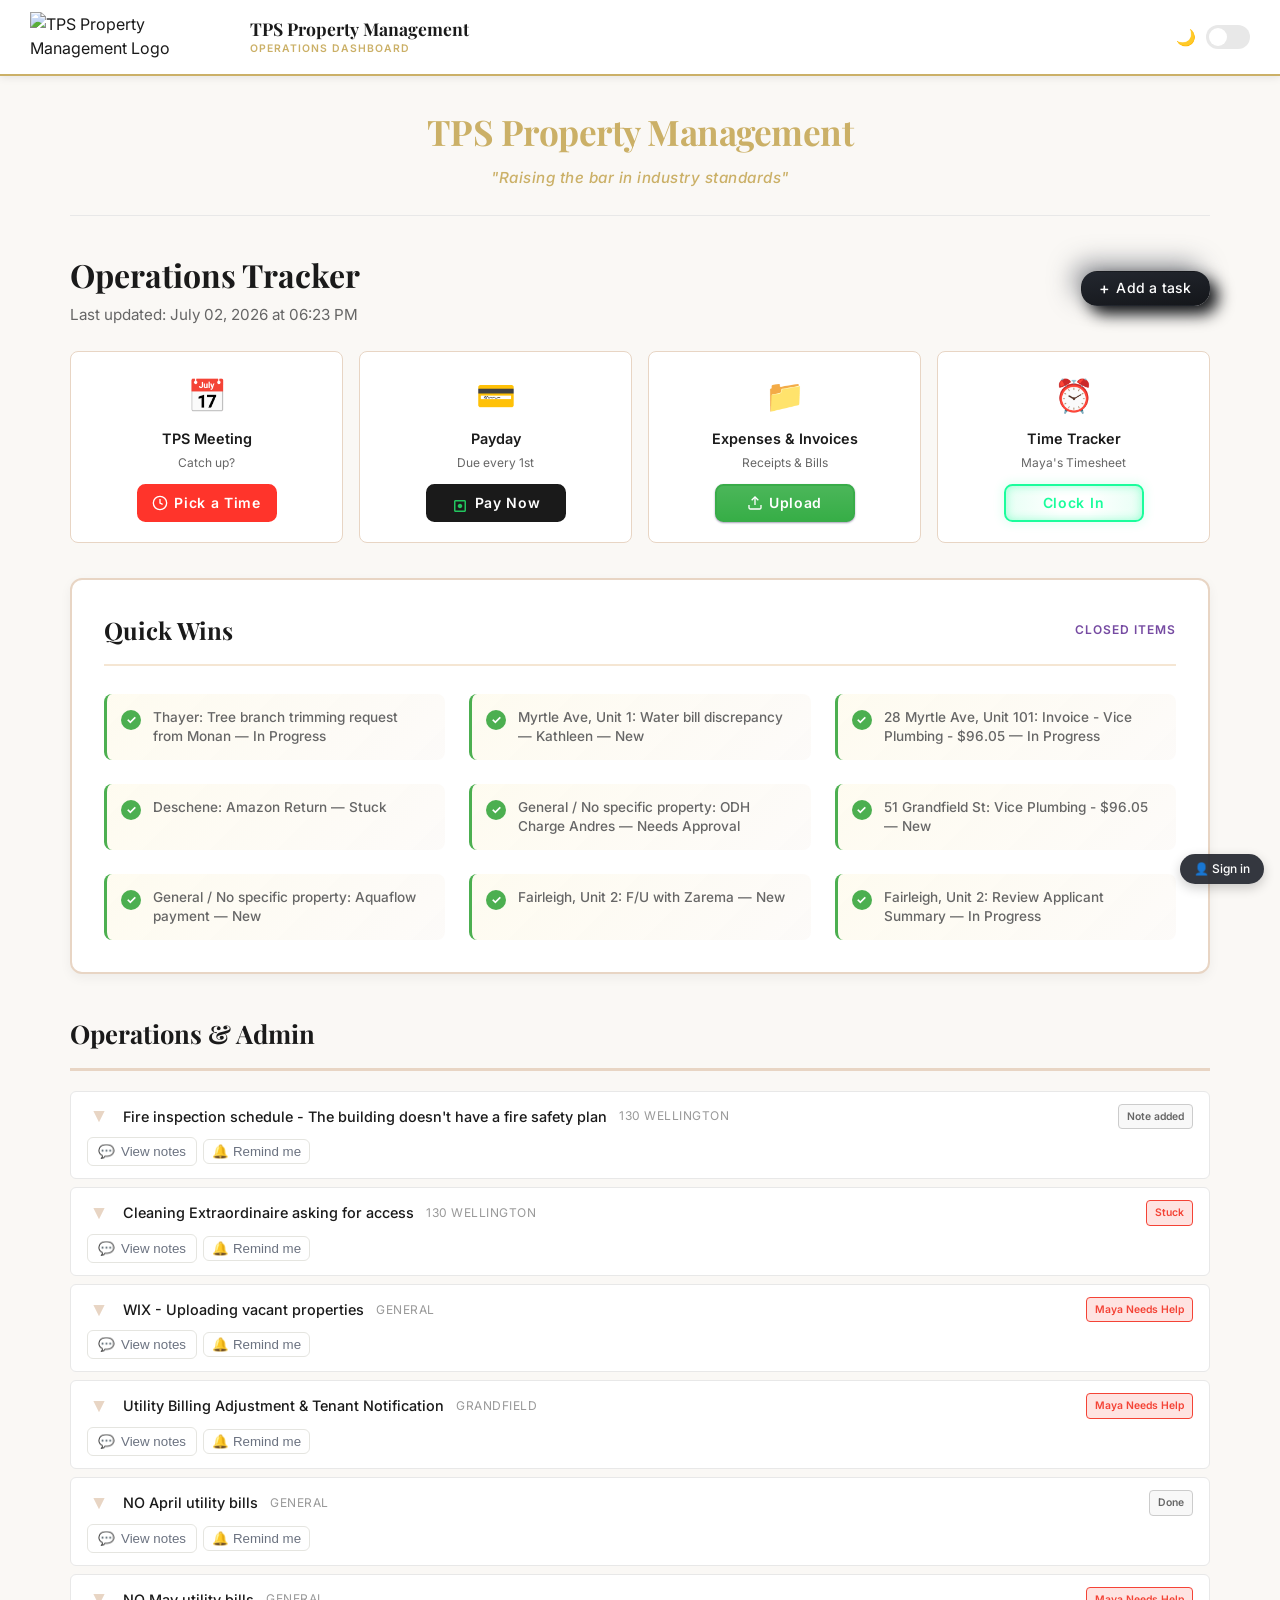
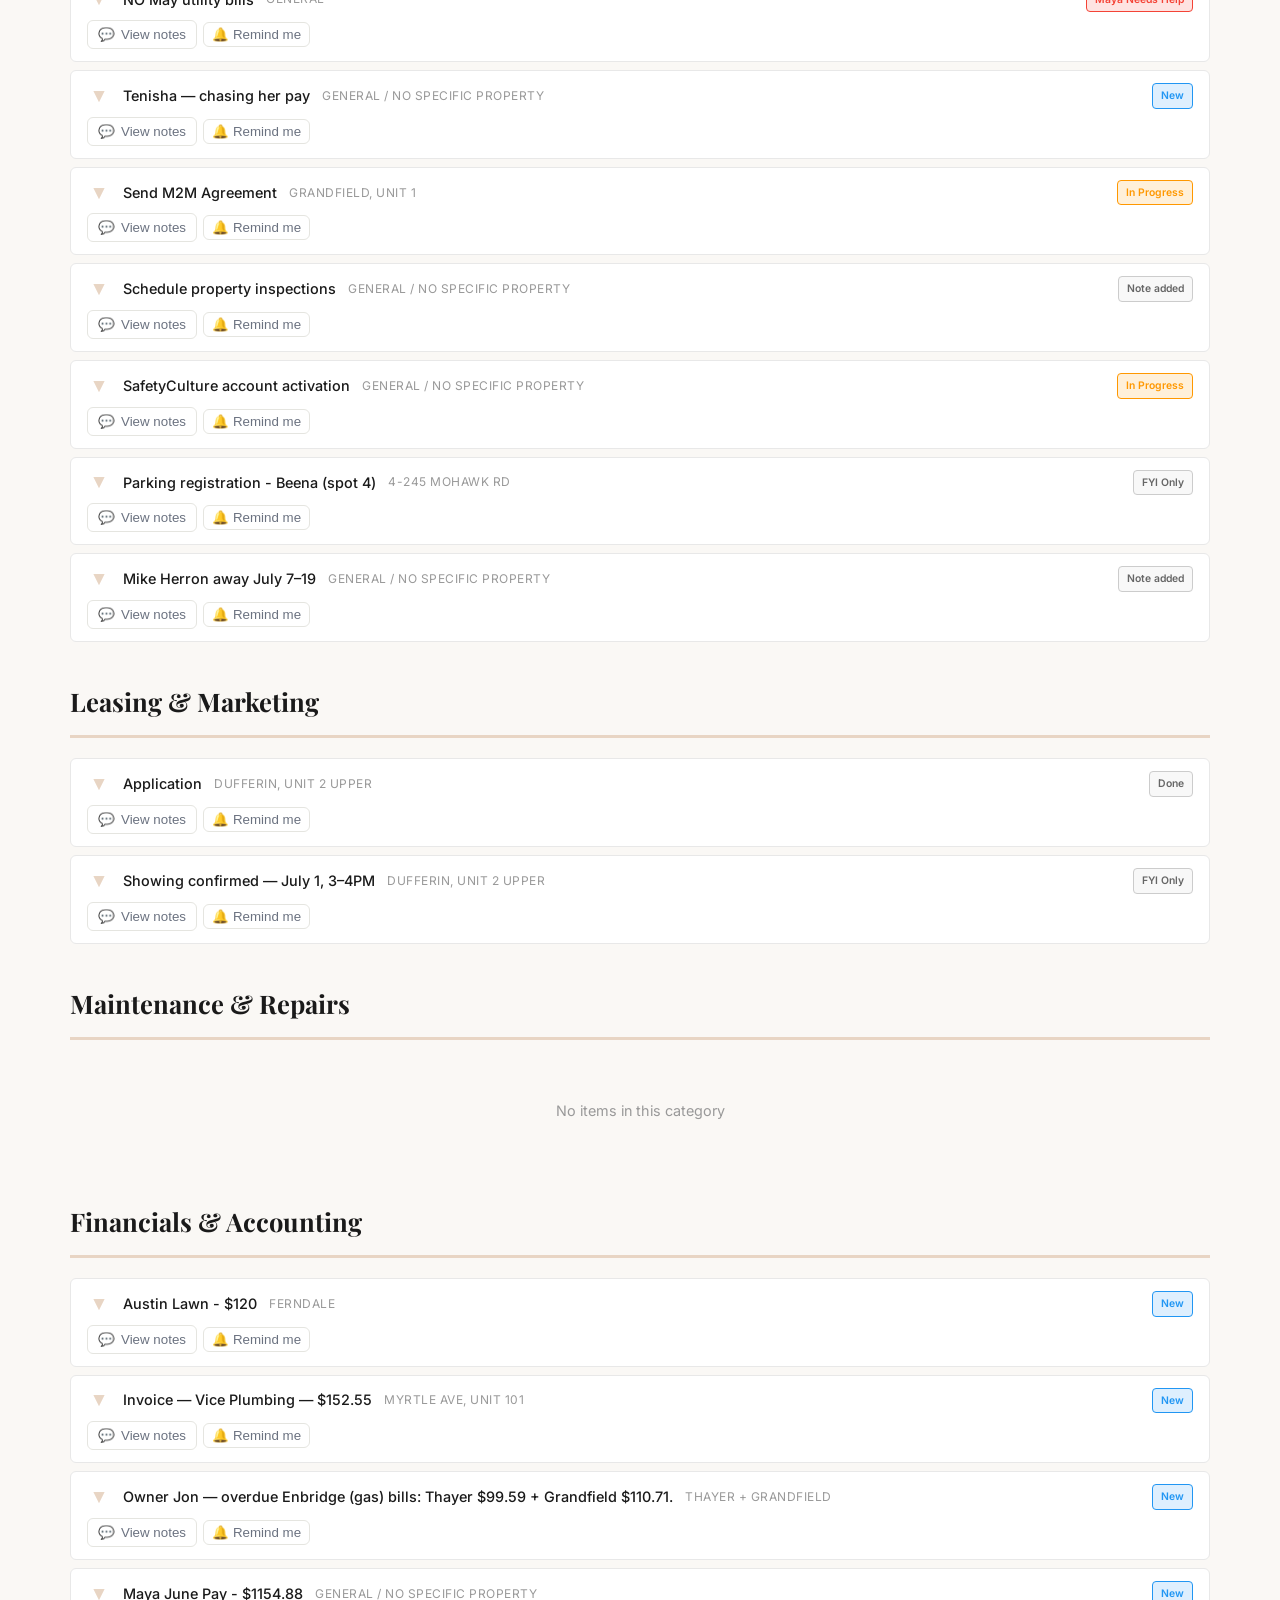
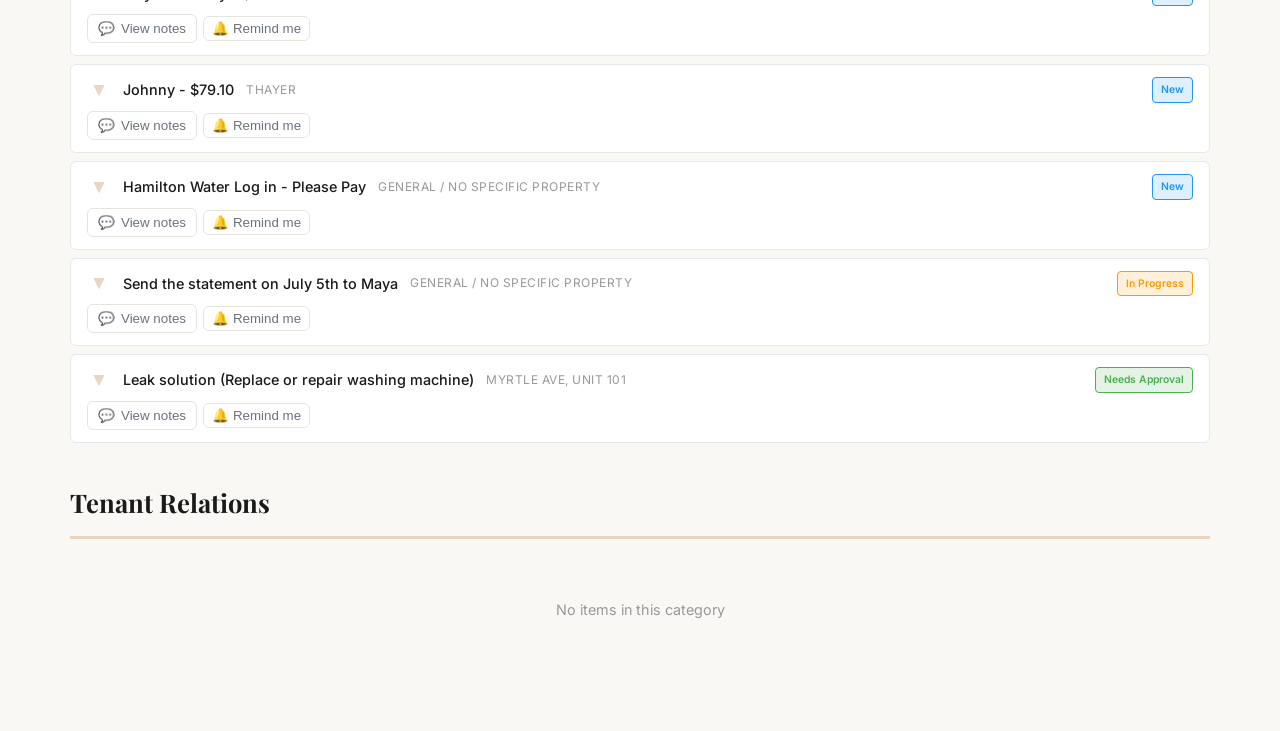
==== commit ed0bc119: "chore: daily dashboard refresh 2026-07-02 18:23 UTC" ====
--- a/index.html
+++ b/index.html
@@ -992,7 +992,7 @@
         <!-- PAGE HEADER -->
         <div class="page-header">
             <h1 class="page-title">Operations Tracker</h1>
-            <p class="page-subtitle">Last updated: July 01, 2026 at 06:56 PM</p>
+            <p class="page-subtitle">Last updated: July 02, 2026 at 06:23 PM</p>
         </div>
 
         <!-- QUICK ACTION CARDS -->
@@ -1067,6 +1067,10 @@
                 <!-- QUICK_WINS_START -->
                 <div class="win-item">
                     <div class="win-check">✓</div>
+                   <div class="win-item-text">Thayer: Tree branch trimming request from Monan — In Progress</div>
+                </div>
+                <div class="win-item">
+                    <div class="win-check">✓</div>
                    <div class="win-item-text">Myrtle Ave, Unit 1: Water bill discrepancy — Kathleen — New</div>
                 </div>
                 <div class="win-item">
@@ -1096,10 +1100,6 @@
                 <div class="win-item">
                     <div class="win-check">✓</div>
                    <div class="win-item-text">Fairleigh, Unit 2: Review Applicant Summary — In Progress</div>
-                </div>
-                <div class="win-item">
-                    <div class="win-check">✓</div>
-                   <div class="win-item-text">Fairleigh, Unit 1: Johnny - $367.25 — In Progress</div>
                 </div>
                 <!-- QUICK_WINS_END -->
             </div>
@@ -1152,7 +1152,7 @@
                     </div>
                 </div>
 
-                <div class="task-item" data-id="row-19">
+                <div class="task-item" data-id="row-18">
                     <div class="task-row">
                         <div class="task-info">
                             <button class="task-expand-btn">▼</button>
@@ -1165,6 +1165,546 @@
                     </div>
                     <div class="task-expanded">
                         <div class="task-description">Asking via TenantCloud if lockbox is unjammed — cleaner blocked.</div>
+                        <div class="task-actions">
+                            <div class="task-buttons">
+                                <button class="btn-outlined btn-tricia">Tricia on it</button>
+                                <button class="btn-outlined btn-maya">Maya on it</button>
+                                <div class="checkbox-container">
+                                    <input type="checkbox" id="cb-row-18" class="task-checkbox">
+                                    <label for="cb-row-18" class="checkbox-label">
+                                        <div class="checkbox-box">
+                                            <div class="checkbox-fill"></div>
+                                            <div class="checkmark">
+                                                <svg class="check-icon" viewBox="0 0 24 24"><path d="M9 16.17L4.83 12l-1.42 1.41L9 19 21 7l-1.41-1.41z"/></svg>
+                                            </div>
+                                            <div class="success-ripple"></div>
+                                        </div>
+                                        <span class="checkbox-text">Done</span>
+                                    </label>
+                                </div>
+                            </div>
+                            <div style="display: flex; flex-direction: column; gap: 8px;">
+                                <textarea class="task-comment-input" placeholder="Leave a quick note (auto-saves when you click Save Note)..."></textarea>
+                                <button class="comment-save-btn">Save Note</button>
+                            </div>
+                        </div>
+                    </div>
+                </div>
+
+                <div class="task-item" data-id="row-3">
+                    <div class="task-row">
+                        <div class="task-info">
+                            <button class="task-expand-btn">▼</button>
+                            <div class="task-title">WIX - Uploading vacant properties</div>
+                            <div class="task-property">General</div>
+                        </div>
+                        <div class="task-status">
+                            <div class="task-status-badge status-maya-help">Maya Needs Help</div>
+                        </div>
+                    </div>
+                    <div class="task-expanded">
+                        <div class="task-description">Maya needs access</div>
+                        <div class="task-actions">
+                            <div class="task-buttons">
+                                <button class="btn-outlined btn-tricia">Tricia on it</button>
+                                <button class="btn-outlined btn-maya">Maya on it</button>
+                                <div class="checkbox-container">
+                                    <input type="checkbox" id="cb-row-3" class="task-checkbox">
+                                    <label for="cb-row-3" class="checkbox-label">
+                                        <div class="checkbox-box">
+                                            <div class="checkbox-fill"></div>
+                                            <div class="checkmark">
+                                                <svg class="check-icon" viewBox="0 0 24 24"><path d="M9 16.17L4.83 12l-1.42 1.41L9 19 21 7l-1.41-1.41z"/></svg>
+                                            </div>
+                                            <div class="success-ripple"></div>
+                                        </div>
+                                        <span class="checkbox-text">Done</span>
+                                    </label>
+                                </div>
+                            </div>
+                            <div style="display: flex; flex-direction: column; gap: 8px;">
+                                <textarea class="task-comment-input" placeholder="Leave a quick note (auto-saves when you click Save Note)..."></textarea>
+                                <button class="comment-save-btn">Save Note</button>
+                            </div>
+                        </div>
+                    </div>
+                </div>
+
+                <div class="task-item" data-id="row-13">
+                    <div class="task-row">
+                        <div class="task-info">
+                            <button class="task-expand-btn">▼</button>
+                            <div class="task-title">Utility Billing Adjustment &amp; Tenant Notification</div>
+                            <div class="task-property">Grandfield</div>
+                        </div>
+                        <div class="task-status">
+                            <div class="task-status-badge status-maya-help">Maya Needs Help</div>
+                        </div>
+                    </div>
+                    <div class="task-expanded">
+                        <div class="task-description">Unit 3 pays Alectra for shared HVAC/Garage; main units to reimburse. Increase summer AC % for other units. Enbridge/Water split 33.33% all units. Tricia sent A/C hydro advisory to tenants Jun 8 — asked all units for last year's Apr–Sep hydro bills to set the split. Jun 30: Tricia advised Unit 1 (garage user) that garage hydro runs off Georgina's lower-unit hydro — they must arrange payment directly; TPS not the go-between.</div>
+                        <div class="task-actions">
+                            <div class="task-buttons">
+                                <button class="btn-outlined btn-tricia">Tricia on it</button>
+                                <button class="btn-outlined btn-maya">Maya on it</button>
+                                <div class="checkbox-container">
+                                    <input type="checkbox" id="cb-row-13" class="task-checkbox">
+                                    <label for="cb-row-13" class="checkbox-label">
+                                        <div class="checkbox-box">
+                                            <div class="checkbox-fill"></div>
+                                            <div class="checkmark">
+                                                <svg class="check-icon" viewBox="0 0 24 24"><path d="M9 16.17L4.83 12l-1.42 1.41L9 19 21 7l-1.41-1.41z"/></svg>
+                                            </div>
+                                            <div class="success-ripple"></div>
+                                        </div>
+                                        <span class="checkbox-text">Done</span>
+                                    </label>
+                                </div>
+                            </div>
+                            <div style="display: flex; flex-direction: column; gap: 8px;">
+                                <textarea class="task-comment-input" placeholder="Leave a quick note (auto-saves when you click Save Note)..."></textarea>
+                                <button class="comment-save-btn">Save Note</button>
+                            </div>
+                        </div>
+                    </div>
+                </div>
+
+                <div class="task-item" data-id="row-16">
+                    <div class="task-row">
+                        <div class="task-info">
+                            <button class="task-expand-btn">▼</button>
+                            <div class="task-title">NO April utility bills</div>
+                            <div class="task-property">General</div>
+                        </div>
+                        <div class="task-status">
+                            <div class="task-status-badge status-fyi">Done</div>
+                        </div>
+                    </div>
+                    <div class="task-expanded">
+                        <div class="task-description">FAIRLEIGH  —  Water
+                WEST 4TH  —  Water
+                WEST 4TH  —  Gas (Owner Provided)</div>
+                        <div class="task-description" style="opacity:.85;font-style:italic">Latest note from Tricia: Added to folder</div>
+                        <div class="task-actions">
+                            <div class="task-buttons">
+                                <button class="btn-outlined btn-tricia">Tricia on it</button>
+                                <button class="btn-outlined btn-maya">Maya on it</button>
+                                <div class="checkbox-container">
+                                    <input type="checkbox" id="cb-row-16" class="task-checkbox">
+                                    <label for="cb-row-16" class="checkbox-label">
+                                        <div class="checkbox-box">
+                                            <div class="checkbox-fill"></div>
+                                            <div class="checkmark">
+                                                <svg class="check-icon" viewBox="0 0 24 24"><path d="M9 16.17L4.83 12l-1.42 1.41L9 19 21 7l-1.41-1.41z"/></svg>
+                                            </div>
+                                            <div class="success-ripple"></div>
+                                        </div>
+                                        <span class="checkbox-text">Done</span>
+                                    </label>
+                                </div>
+                            </div>
+                            <div style="display: flex; flex-direction: column; gap: 8px;">
+                                <textarea class="task-comment-input" placeholder="Leave a quick note (auto-saves when you click Save Note)...">Added to folder</textarea>
+                                <button class="comment-save-btn">Save Note</button>
+                            </div>
+                        </div>
+                    </div>
+                </div>
+
+                <div class="task-item" data-id="row-17">
+                    <div class="task-row">
+                        <div class="task-info">
+                            <button class="task-expand-btn">▼</button>
+                            <div class="task-title">NO May utility bills</div>
+                            <div class="task-property">General</div>
+                        </div>
+                        <div class="task-status">
+                            <div class="task-status-badge status-maya-help">Maya Needs Help</div>
+                        </div>
+                    </div>
+                    <div class="task-expanded">
+                        <div class="task-description">FAIRLEIGH  —  Water
+                WEST 4TH  —  Water
+                WEST 4TH  —  Gas (Owner Provided)
+                BRITANNIA  —  Water
+                THAYER  —  Water</div>
+                        <div class="task-actions">
+                            <div class="task-buttons">
+                                <button class="btn-outlined btn-tricia">Tricia on it</button>
+                                <button class="btn-outlined btn-maya">Maya on it</button>
+                                <div class="checkbox-container">
+                                    <input type="checkbox" id="cb-row-17" class="task-checkbox">
+                                    <label for="cb-row-17" class="checkbox-label">
+                                        <div class="checkbox-box">
+                                            <div class="checkbox-fill"></div>
+                                            <div class="checkmark">
+                                                <svg class="check-icon" viewBox="0 0 24 24"><path d="M9 16.17L4.83 12l-1.42 1.41L9 19 21 7l-1.41-1.41z"/></svg>
+                                            </div>
+                                            <div class="success-ripple"></div>
+                                        </div>
+                                        <span class="checkbox-text">Done</span>
+                                    </label>
+                                </div>
+                            </div>
+                            <div style="display: flex; flex-direction: column; gap: 8px;">
+                                <textarea class="task-comment-input" placeholder="Leave a quick note (auto-saves when you click Save Note)..."></textarea>
+                                <button class="comment-save-btn">Save Note</button>
+                            </div>
+                        </div>
+                    </div>
+                </div>
+
+                <div class="task-item" data-id="row-38">
+                    <div class="task-row">
+                        <div class="task-info">
+                            <button class="task-expand-btn">▼</button>
+                            <div class="task-title">Tenisha — chasing her pay</div>
+                            <div class="task-property">General / No specific property</div>
+                        </div>
+                        <div class="task-status">
+                            <div class="task-status-badge status-new">New</div>
+                        </div>
+                    </div>
+                    <div class="task-expanded">
+                        <div class="task-description">I need my pay… shouldn't have to wait all day.' Also wants notice when Tricia's away. Money + relationship — loop Tricia.</div>
+                        <div class="task-actions">
+                            <div class="task-buttons">
+                                <button class="btn-outlined btn-tricia">Tricia on it</button>
+                                <button class="btn-outlined btn-maya">Maya on it</button>
+                                <div class="checkbox-container">
+                                    <input type="checkbox" id="cb-row-38" class="task-checkbox">
+                                    <label for="cb-row-38" class="checkbox-label">
+                                        <div class="checkbox-box">
+                                            <div class="checkbox-fill"></div>
+                                            <div class="checkmark">
+                                                <svg class="check-icon" viewBox="0 0 24 24"><path d="M9 16.17L4.83 12l-1.42 1.41L9 19 21 7l-1.41-1.41z"/></svg>
+                                            </div>
+                                            <div class="success-ripple"></div>
+                                        </div>
+                                        <span class="checkbox-text">Done</span>
+                                    </label>
+                                </div>
+                            </div>
+                            <div style="display: flex; flex-direction: column; gap: 8px;">
+                                <textarea class="task-comment-input" placeholder="Leave a quick note (auto-saves when you click Save Note)..."></textarea>
+                                <button class="comment-save-btn">Save Note</button>
+                            </div>
+                        </div>
+                    </div>
+                </div>
+
+                <div class="task-item" data-id="row-9">
+                    <div class="task-row">
+                        <div class="task-info">
+                            <button class="task-expand-btn">▼</button>
+                            <div class="task-title">Send M2M Agreement</div>
+                            <div class="task-property">Grandfield, Unit 1</div>
+                        </div>
+                        <div class="task-status">
+                            <div class="task-status-badge status-in-progress">In Progress</div>
+                        </div>
+                    </div>
+                    <div class="task-expanded">
+                        <div class="task-description">M2M confirmed — prorated Jun 15–30, monthly Jul 1. Incl. garage (new commercial lease). Payment email set. Tricia drafting.</div>
+                        <div class="task-actions">
+                            <div class="task-buttons">
+                                <div class="checkbox-container">
+                                    <input type="checkbox" id="cb-row-9" class="task-checkbox">
+                                    <label for="cb-row-9" class="checkbox-label">
+                                        <div class="checkbox-box">
+                                            <div class="checkbox-fill"></div>
+                                            <div class="checkmark">
+                                                <svg class="check-icon" viewBox="0 0 24 24"><path d="M9 16.17L4.83 12l-1.42 1.41L9 19 21 7l-1.41-1.41z"/></svg>
+                                            </div>
+                                            <div class="success-ripple"></div>
+                                        </div>
+                                        <span class="checkbox-text">Done</span>
+                                    </label>
+                                </div>
+                            </div>
+                            <div style="display: flex; flex-direction: column; gap: 8px;">
+                                <textarea class="task-comment-input" placeholder="Leave a quick note (auto-saves when you click Save Note)..."></textarea>
+                                <button class="comment-save-btn">Save Note</button>
+                            </div>
+                        </div>
+                    </div>
+                </div>
+
+                <div class="task-item" data-id="row-15">
+                    <div class="task-row">
+                        <div class="task-info">
+                            <button class="task-expand-btn">▼</button>
+                            <div class="task-title">Schedule property inspections</div>
+                            <div class="task-property">General / No specific property</div>
+                        </div>
+                        <div class="task-status">
+                            <div class="task-status-badge status-fyi">Note added</div>
+                        </div>
+                    </div>
+                    <div class="task-expanded">
+                        <div class="task-description">- 359 Queensdale Ave E, Hamilton, ON
+                - 67 MacLennan Ave, Hamilton, ON
+                - 46 Cloke Court, Hamilton, ON
+                - 87 Chapel Hill Crescent, Welland, ON
+                - 621 Hagar St, Welland, ON
+                - 54 Barrington Dr, Welland, ON
+                - 6245 Eldorado Ave, Niagara Falls, ON
+                - 76 Colborne St, Port Colborne, ON</div>
+                        <div class="task-description" style="opacity:.85;font-style:italic">Latest note from Tricia: Tricia: This is what the upper unit is getting a contract for right?</div>
+                        <div class="task-actions">
+                            <div class="task-buttons">
+                                <div class="checkbox-container">
+                                    <input type="checkbox" id="cb-row-15" class="task-checkbox">
+                                    <label for="cb-row-15" class="checkbox-label">
+                                        <div class="checkbox-box">
+                                            <div class="checkbox-fill"></div>
+                                            <div class="checkmark">
+                                                <svg class="check-icon" viewBox="0 0 24 24"><path d="M9 16.17L4.83 12l-1.42 1.41L9 19 21 7l-1.41-1.41z"/></svg>
+                                            </div>
+                                            <div class="success-ripple"></div>
+                                        </div>
+                                        <span class="checkbox-text">Done</span>
+                                    </label>
+                                </div>
+                            </div>
+                            <div style="display: flex; flex-direction: column; gap: 8px;">
+                                <textarea class="task-comment-input" placeholder="Leave a quick note (auto-saves when you click Save Note)...">Tricia: This is what the upper unit is getting a contract for right?</textarea>
+                                <button class="comment-save-btn">Save Note</button>
+                            </div>
+                        </div>
+                    </div>
+                </div>
+
+                <div class="task-item" data-id="row-23">
+                    <div class="task-row">
+                        <div class="task-info">
+                            <button class="task-expand-btn">▼</button>
+                            <div class="task-title">SafetyCulture account activation</div>
+                            <div class="task-property">General / No specific property</div>
+                        </div>
+                        <div class="task-status">
+                            <div class="task-status-badge status-in-progress">In Progress</div>
+                        </div>
+                    </div>
+                    <div class="task-expanded">
+                        <div class="task-description">Maya to set up property inspection schedules.</div>
+                        <div class="task-actions">
+                            <div class="task-buttons">
+                                <div class="checkbox-container">
+                                    <input type="checkbox" id="cb-row-23" class="task-checkbox">
+                                    <label for="cb-row-23" class="checkbox-label">
+                                        <div class="checkbox-box">
+                                            <div class="checkbox-fill"></div>
+                                            <div class="checkmark">
+                                                <svg class="check-icon" viewBox="0 0 24 24"><path d="M9 16.17L4.83 12l-1.42 1.41L9 19 21 7l-1.41-1.41z"/></svg>
+                                            </div>
+                                            <div class="success-ripple"></div>
+                                        </div>
+                                        <span class="checkbox-text">Done</span>
+                                    </label>
+                                </div>
+                            </div>
+                            <div style="display: flex; flex-direction: column; gap: 8px;">
+                                <textarea class="task-comment-input" placeholder="Leave a quick note (auto-saves when you click Save Note)..."></textarea>
+                                <button class="comment-save-btn">Save Note</button>
+                            </div>
+                        </div>
+                    </div>
+                </div>
+
+                <div class="task-item" data-id="row-22">
+                    <div class="task-row">
+                        <div class="task-info">
+                            <button class="task-expand-btn">▼</button>
+                            <div class="task-title">Parking registration - Beena (spot 4)</div>
+                            <div class="task-property">4-245 Mohawk Rd</div>
+                        </div>
+                        <div class="task-status">
+                            <div class="task-status-badge status-fyi">FYI Only</div>
+                        </div>
+                    </div>
+                    <div class="task-expanded">
+                        <div class="task-description">Beena: Toyota Rav4 Grey, plate DCLJ192.</div>
+                        <div class="task-actions">
+                            <div class="task-buttons">
+                                <div class="checkbox-container">
+                                    <input type="checkbox" id="cb-row-22" class="task-checkbox">
+                                    <label for="cb-row-22" class="checkbox-label">
+                                        <div class="checkbox-box">
+                                            <div class="checkbox-fill"></div>
+                                            <div class="checkmark">
+                                                <svg class="check-icon" viewBox="0 0 24 24"><path d="M9 16.17L4.83 12l-1.42 1.41L9 19 21 7l-1.41-1.41z"/></svg>
+                                            </div>
+                                            <div class="success-ripple"></div>
+                                        </div>
+                                        <span class="checkbox-text">Done</span>
+                                    </label>
+                                </div>
+                            </div>
+                            <div style="display: flex; flex-direction: column; gap: 8px;">
+                                <textarea class="task-comment-input" placeholder="Leave a quick note (auto-saves when you click Save Note)..."></textarea>
+                                <button class="comment-save-btn">Save Note</button>
+                            </div>
+                        </div>
+                    </div>
+                </div>
+
+                <div class="task-item" data-id="row-27">
+                    <div class="task-row">
+                        <div class="task-info">
+                            <button class="task-expand-btn">▼</button>
+                            <div class="task-title">Mike Herron away July 7–19</div>
+                            <div class="task-property">General / No specific property</div>
+                        </div>
+                        <div class="task-status">
+                            <div class="task-status-badge status-fyi">Note added</div>
+                        </div>
+                    </div>
+                    <div class="task-expanded">
+                        <div class="task-description">Handyman unavailable that window (England). Schedule jobs around it / route to ODH if urgent.</div>
+                        <div class="task-description" style="opacity:.85;font-style:italic">Latest note from Tricia: Tricia: I think this is for 118 Deschene</div>
+                        <div class="task-actions">
+                            <div class="task-buttons">
+                                <div class="checkbox-container">
+                                    <input type="checkbox" id="cb-row-27" class="task-checkbox">
+                                    <label for="cb-row-27" class="checkbox-label">
+                                        <div class="checkbox-box">
+                                            <div class="checkbox-fill"></div>
+                                            <div class="checkmark">
+                                                <svg class="check-icon" viewBox="0 0 24 24"><path d="M9 16.17L4.83 12l-1.42 1.41L9 19 21 7l-1.41-1.41z"/></svg>
+                                            </div>
+                                            <div class="success-ripple"></div>
+                                        </div>
+                                        <span class="checkbox-text">Done</span>
+                                    </label>
+                                </div>
+                            </div>
+                            <div style="display: flex; flex-direction: column; gap: 8px;">
+                                <textarea class="task-comment-input" placeholder="Leave a quick note (auto-saves when you click Save Note)...">Tricia: I think this is for 118 Deschene</textarea>
+                                <button class="comment-save-btn">Save Note</button>
+                            </div>
+                        </div>
+                    </div>
+                </div>
+
+
+                <!-- OPERATIONS_ADMIN_END -->
+            </div>
+        </div>
+
+        <!-- LEASING & MARKETING SECTION -->
+        <div class="category-section">
+            <h2 class="category-title">Leasing & Marketing</h2>
+            <div class="tasks-list">
+                <!-- LEASING_MARKETING_START -->
+                <div class="task-item" data-id="row-25">
+                    <div class="task-row">
+                        <div class="task-info">
+                            <button class="task-expand-btn">▼</button>
+                            <div class="task-title">Application</div>
+                            <div class="task-property">Dufferin, Unit 2 Upper</div>
+                        </div>
+                        <div class="task-status">
+                            <div class="task-status-badge status-fyi">Done</div>
+                        </div>
+                    </div>
+                    <div class="task-expanded">
+                        <div class="task-description">Waiting for reply from Rebecca regarding background checks.</div>
+                        <div class="task-description" style="opacity:.85;font-style:italic">Latest note from Tricia: Maya completed.</div>
+                        <div class="task-actions">
+                            <div class="task-buttons">
+                                <div class="checkbox-container">
+                                    <input type="checkbox" id="cb-row-25" class="task-checkbox">
+                                    <label for="cb-row-25" class="checkbox-label">
+                                        <div class="checkbox-box">
+                                            <div class="checkbox-fill"></div>
+                                            <div class="checkmark">
+                                                <svg class="check-icon" viewBox="0 0 24 24"><path d="M9 16.17L4.83 12l-1.42 1.41L9 19 21 7l-1.41-1.41z"/></svg>
+                                            </div>
+                                            <div class="success-ripple"></div>
+                                        </div>
+                                        <span class="checkbox-text">Done</span>
+                                    </label>
+                                </div>
+                            </div>
+                            <div style="display: flex; flex-direction: column; gap: 8px;">
+                                <textarea class="task-comment-input" placeholder="Leave a quick note (auto-saves when you click Save Note)...">Maya completed.</textarea>
+                                <button class="comment-save-btn">Save Note</button>
+                            </div>
+                        </div>
+                    </div>
+                </div>
+
+                <div class="task-item" data-id="row-31">
+                    <div class="task-row">
+                        <div class="task-info">
+                            <button class="task-expand-btn">▼</button>
+                            <div class="task-title">Showing confirmed — July 1, 3–4PM</div>
+                            <div class="task-property">Dufferin, Unit 2 Upper</div>
+                        </div>
+                        <div class="task-status">
+                            <div class="task-status-badge status-fyi">FYI Only</div>
+                        </div>
+                    </div>
+                    <div class="task-expanded">
+                        <div class="task-description">BrokerBay confirmed showing w/ agent Kristy Johnson today. Separate prospect from the application in Row 150 — still marketing.</div>
+                        <div class="task-actions">
+                            <div class="task-buttons">
+                                <div class="checkbox-container">
+                                    <input type="checkbox" id="cb-row-31" class="task-checkbox">
+                                    <label for="cb-row-31" class="checkbox-label">
+                                        <div class="checkbox-box">
+                                            <div class="checkbox-fill"></div>
+                                            <div class="checkmark">
+                                                <svg class="check-icon" viewBox="0 0 24 24"><path d="M9 16.17L4.83 12l-1.42 1.41L9 19 21 7l-1.41-1.41z"/></svg>
+                                            </div>
+                                            <div class="success-ripple"></div>
+                                        </div>
+                                        <span class="checkbox-text">Done</span>
+                                    </label>
+                                </div>
+                            </div>
+                            <div style="display: flex; flex-direction: column; gap: 8px;">
+                                <textarea class="task-comment-input" placeholder="Leave a quick note (auto-saves when you click Save Note)..."></textarea>
+                                <button class="comment-save-btn">Save Note</button>
+                            </div>
+                        </div>
+                    </div>
+                </div>
+
+
+                <!-- LEASING_MARKETING_END -->
+            </div>
+        </div>
+
+        <!-- MAINTENANCE & REPAIRS SECTION -->
+        <div class="category-section">
+            <h2 class="category-title">Maintenance & Repairs</h2>
+            <div class="tasks-list">
+                <!-- MAINTENANCE_REPAIRS_START -->
+                <div class="empty-state">No items in this category</div>
+                <!-- MAINTENANCE_REPAIRS_END -->
+            </div>
+        </div>
+
+        <!-- FINANCIALS & ACCOUNTING SECTION -->
+        <div class="category-section">
+            <h2 class="category-title">Financials & Accounting</h2>
+            <div class="tasks-list">
+                <!-- FINANCIALS_ACCOUNTING_START -->
+                <div class="task-item" data-id="row-19">
+                    <div class="task-row">
+                        <div class="task-info">
+                            <button class="task-expand-btn">▼</button>
+                            <div class="task-title">Austin Lawn - $120</div>
+                            <div class="task-property">Ferndale</div>
+                        </div>
+                        <div class="task-status">
+                            <div class="task-status-badge status-new">New</div>
+                        </div>
+                    </div>
+                    <div class="task-expanded">
+                        <div class="task-description">E-transfer email address: ozzymcniel98@gmail.com</div>
                         <div class="task-actions">
                             <div class="task-buttons">
                                 <button class="btn-outlined btn-tricia">Tricia on it</button>
@@ -1191,384 +1731,19 @@
                     </div>
                 </div>
 
-                <div class="task-item" data-id="row-3">
-                    <div class="task-row">
-                        <div class="task-info">
-                            <button class="task-expand-btn">▼</button>
-                            <div class="task-title">WIX - Uploading vacant properties</div>
-                            <div class="task-property">General</div>
-                        </div>
-                        <div class="task-status">
-                            <div class="task-status-badge status-maya-help">Maya Needs Help</div>
-                        </div>
-                    </div>
-                    <div class="task-expanded">
-                        <div class="task-description">Maya needs access</div>
-                        <div class="task-actions">
-                            <div class="task-buttons">
-                                <button class="btn-outlined btn-tricia">Tricia on it</button>
-                                <button class="btn-outlined btn-maya">Maya on it</button>
-                                <div class="checkbox-container">
-                                    <input type="checkbox" id="cb-row-3" class="task-checkbox">
-                                    <label for="cb-row-3" class="checkbox-label">
-                                        <div class="checkbox-box">
-                                            <div class="checkbox-fill"></div>
-                                            <div class="checkmark">
-                                                <svg class="check-icon" viewBox="0 0 24 24"><path d="M9 16.17L4.83 12l-1.42 1.41L9 19 21 7l-1.41-1.41z"/></svg>
-                                            </div>
-                                            <div class="success-ripple"></div>
-                                        </div>
-                                        <span class="checkbox-text">Done</span>
-                                    </label>
-                                </div>
-                            </div>
-                            <div style="display: flex; flex-direction: column; gap: 8px;">
-                                <textarea class="task-comment-input" placeholder="Leave a quick note (auto-saves when you click Save Note)..."></textarea>
-                                <button class="comment-save-btn">Save Note</button>
-                            </div>
-                        </div>
-                    </div>
-                </div>
-
-                <div class="task-item" data-id="row-13">
-                    <div class="task-row">
-                        <div class="task-info">
-                            <button class="task-expand-btn">▼</button>
-                            <div class="task-title">Utility Billing Adjustment &amp; Tenant Notification</div>
-                            <div class="task-property">Grandfield</div>
-                        </div>
-                        <div class="task-status">
-                            <div class="task-status-badge status-maya-help">Maya Needs Help</div>
-                        </div>
-                    </div>
-                    <div class="task-expanded">
-                        <div class="task-description">Unit 3 pays Alectra for shared HVAC/Garage; main units to reimburse. Increase summer AC % for other units. Enbridge/Water split 33.33% all units. Tricia sent A/C hydro advisory to tenants Jun 8 — asked all units for last year's Apr–Sep hydro bills to set the split. Jun 30: Tricia advised Unit 1 (garage user) that garage hydro runs off Georgina's lower-unit hydro — they must arrange payment directly; TPS not the go-between.</div>
-                        <div class="task-actions">
-                            <div class="task-buttons">
-                                <button class="btn-outlined btn-tricia">Tricia on it</button>
-                                <button class="btn-outlined btn-maya">Maya on it</button>
-                                <div class="checkbox-container">
-                                    <input type="checkbox" id="cb-row-13" class="task-checkbox">
-                                    <label for="cb-row-13" class="checkbox-label">
-                                        <div class="checkbox-box">
-                                            <div class="checkbox-fill"></div>
-                                            <div class="checkmark">
-                                                <svg class="check-icon" viewBox="0 0 24 24"><path d="M9 16.17L4.83 12l-1.42 1.41L9 19 21 7l-1.41-1.41z"/></svg>
-                                            </div>
-                                            <div class="success-ripple"></div>
-                                        </div>
-                                        <span class="checkbox-text">Done</span>
-                                    </label>
-                                </div>
-                            </div>
-                            <div style="display: flex; flex-direction: column; gap: 8px;">
-                                <textarea class="task-comment-input" placeholder="Leave a quick note (auto-saves when you click Save Note)..."></textarea>
-                                <button class="comment-save-btn">Save Note</button>
-                            </div>
-                        </div>
-                    </div>
-                </div>
-
-                <div class="task-item" data-id="row-17">
-                    <div class="task-row">
-                        <div class="task-info">
-                            <button class="task-expand-btn">▼</button>
-                            <div class="task-title">NO April utility bills</div>
-                            <div class="task-property">General</div>
-                        </div>
-                        <div class="task-status">
-                            <div class="task-status-badge status-maya-help">Maya Needs Help</div>
-                        </div>
-                    </div>
-                    <div class="task-expanded">
-                        <div class="task-description">FAIRLEIGH  —  Water
-                WEST 4TH  —  Water
-                WEST 4TH  —  Gas (Owner Provided)</div>
-                        <div class="task-actions">
-                            <div class="task-buttons">
-                                <button class="btn-outlined btn-tricia">Tricia on it</button>
-                                <button class="btn-outlined btn-maya">Maya on it</button>
-                                <div class="checkbox-container">
-                                    <input type="checkbox" id="cb-row-17" class="task-checkbox">
-                                    <label for="cb-row-17" class="checkbox-label">
-                                        <div class="checkbox-box">
-                                            <div class="checkbox-fill"></div>
-                                            <div class="checkmark">
-                                                <svg class="check-icon" viewBox="0 0 24 24"><path d="M9 16.17L4.83 12l-1.42 1.41L9 19 21 7l-1.41-1.41z"/></svg>
-                                            </div>
-                                            <div class="success-ripple"></div>
-                                        </div>
-                                        <span class="checkbox-text">Done</span>
-                                    </label>
-                                </div>
-                            </div>
-                            <div style="display: flex; flex-direction: column; gap: 8px;">
-                                <textarea class="task-comment-input" placeholder="Leave a quick note (auto-saves when you click Save Note)..."></textarea>
-                                <button class="comment-save-btn">Save Note</button>
-                            </div>
-                        </div>
-                    </div>
-                </div>
-
-                <div class="task-item" data-id="row-18">
-                    <div class="task-row">
-                        <div class="task-info">
-                            <button class="task-expand-btn">▼</button>
-                            <div class="task-title">NO May utility bills</div>
-                            <div class="task-property">General</div>
-                        </div>
-                        <div class="task-status">
-                            <div class="task-status-badge status-maya-help">Maya Needs Help</div>
-                        </div>
-                    </div>
-                    <div class="task-expanded">
-                        <div class="task-description">FAIRLEIGH  —  Water
-                WEST 4TH  —  Water
-                WEST 4TH  —  Gas (Owner Provided)
-                BRITANNIA  —  Water
-                THAYER  —  Water</div>
-                        <div class="task-actions">
-                            <div class="task-buttons">
-                                <button class="btn-outlined btn-tricia">Tricia on it</button>
-                                <button class="btn-outlined btn-maya">Maya on it</button>
-                                <div class="checkbox-container">
-                                    <input type="checkbox" id="cb-row-18" class="task-checkbox">
-                                    <label for="cb-row-18" class="checkbox-label">
-                                        <div class="checkbox-box">
-                                            <div class="checkbox-fill"></div>
-                                            <div class="checkmark">
-                                                <svg class="check-icon" viewBox="0 0 24 24"><path d="M9 16.17L4.83 12l-1.42 1.41L9 19 21 7l-1.41-1.41z"/></svg>
-                                            </div>
-                                            <div class="success-ripple"></div>
-                                        </div>
-                                        <span class="checkbox-text">Done</span>
-                                    </label>
-                                </div>
-                            </div>
-                            <div style="display: flex; flex-direction: column; gap: 8px;">
-                                <textarea class="task-comment-input" placeholder="Leave a quick note (auto-saves when you click Save Note)..."></textarea>
-                                <button class="comment-save-btn">Save Note</button>
-                            </div>
-                        </div>
-                    </div>
-                </div>
-
-                <div class="task-item" data-id="row-9">
-                    <div class="task-row">
-                        <div class="task-info">
-                            <button class="task-expand-btn">▼</button>
-                            <div class="task-title">Send M2M Agreement</div>
-                            <div class="task-property">Grandfield, Unit 1</div>
-                        </div>
-                        <div class="task-status">
-                            <div class="task-status-badge status-in-progress">In Progress</div>
-                        </div>
-                    </div>
-                    <div class="task-expanded">
-                        <div class="task-description">M2M confirmed — prorated Jun 15–30, monthly Jul 1. Incl. garage (new commercial lease). Payment email set. Tricia drafting.</div>
-                        <div class="task-actions">
-                            <div class="task-buttons">
-                                <div class="checkbox-container">
-                                    <input type="checkbox" id="cb-row-9" class="task-checkbox">
-                                    <label for="cb-row-9" class="checkbox-label">
-                                        <div class="checkbox-box">
-                                            <div class="checkbox-fill"></div>
-                                            <div class="checkmark">
-                                                <svg class="check-icon" viewBox="0 0 24 24"><path d="M9 16.17L4.83 12l-1.42 1.41L9 19 21 7l-1.41-1.41z"/></svg>
-                                            </div>
-                                            <div class="success-ripple"></div>
-                                        </div>
-                                        <span class="checkbox-text">Done</span>
-                                    </label>
-                                </div>
-                            </div>
-                            <div style="display: flex; flex-direction: column; gap: 8px;">
-                                <textarea class="task-comment-input" placeholder="Leave a quick note (auto-saves when you click Save Note)..."></textarea>
-                                <button class="comment-save-btn">Save Note</button>
-                            </div>
-                        </div>
-                    </div>
-                </div>
-
-                <div class="task-item" data-id="row-15">
-                    <div class="task-row">
-                        <div class="task-info">
-                            <button class="task-expand-btn">▼</button>
-                            <div class="task-title">Schedule property inspections</div>
-                            <div class="task-property">General / No specific property</div>
-                        </div>
-                        <div class="task-status">
-                            <div class="task-status-badge status-fyi">Note added</div>
-                        </div>
-                    </div>
-                    <div class="task-expanded">
-                        <div class="task-description">- 359 Queensdale Ave E, Hamilton, ON
-                - 67 MacLennan Ave, Hamilton, ON
-                - 46 Cloke Court, Hamilton, ON
-                - 87 Chapel Hill Crescent, Welland, ON
-                - 621 Hagar St, Welland, ON
-                - 54 Barrington Dr, Welland, ON
-                - 6245 Eldorado Ave, Niagara Falls, ON
-                - 76 Colborne St, Port Colborne, ON</div>
-                        <div class="task-description" style="opacity:.85;font-style:italic">Latest note from Tricia: Tricia: This is what the upper unit is getting a contract for right?</div>
-                        <div class="task-actions">
-                            <div class="task-buttons">
-                                <div class="checkbox-container">
-                                    <input type="checkbox" id="cb-row-15" class="task-checkbox">
-                                    <label for="cb-row-15" class="checkbox-label">
-                                        <div class="checkbox-box">
-                                            <div class="checkbox-fill"></div>
-                                            <div class="checkmark">
-                                                <svg class="check-icon" viewBox="0 0 24 24"><path d="M9 16.17L4.83 12l-1.42 1.41L9 19 21 7l-1.41-1.41z"/></svg>
-                                            </div>
-                                            <div class="success-ripple"></div>
-                                        </div>
-                                        <span class="checkbox-text">Done</span>
-                                    </label>
-                                </div>
-                            </div>
-                            <div style="display: flex; flex-direction: column; gap: 8px;">
-                                <textarea class="task-comment-input" placeholder="Leave a quick note (auto-saves when you click Save Note)...">Tricia: This is what the upper unit is getting a contract for right?</textarea>
-                                <button class="comment-save-btn">Save Note</button>
-                            </div>
-                        </div>
-                    </div>
-                </div>
-
-                <div class="task-item" data-id="row-24">
-                    <div class="task-row">
-                        <div class="task-info">
-                            <button class="task-expand-btn">▼</button>
-                            <div class="task-title">SafetyCulture account activation</div>
-                            <div class="task-property">General / No specific property</div>
-                        </div>
-                        <div class="task-status">
-                            <div class="task-status-badge status-in-progress">In Progress</div>
-                        </div>
-                    </div>
-                    <div class="task-expanded">
-                        <div class="task-description">Maya to set up property inspection schedules.</div>
-                        <div class="task-actions">
-                            <div class="task-buttons">
-                                <div class="checkbox-container">
-                                    <input type="checkbox" id="cb-row-24" class="task-checkbox">
-                                    <label for="cb-row-24" class="checkbox-label">
-                                        <div class="checkbox-box">
-                                            <div class="checkbox-fill"></div>
-                                            <div class="checkmark">
-                                                <svg class="check-icon" viewBox="0 0 24 24"><path d="M9 16.17L4.83 12l-1.42 1.41L9 19 21 7l-1.41-1.41z"/></svg>
-                                            </div>
-                                            <div class="success-ripple"></div>
-                                        </div>
-                                        <span class="checkbox-text">Done</span>
-                                    </label>
-                                </div>
-                            </div>
-                            <div style="display: flex; flex-direction: column; gap: 8px;">
-                                <textarea class="task-comment-input" placeholder="Leave a quick note (auto-saves when you click Save Note)..."></textarea>
-                                <button class="comment-save-btn">Save Note</button>
-                            </div>
-                        </div>
-                    </div>
-                </div>
-
-                <div class="task-item" data-id="row-23">
-                    <div class="task-row">
-                        <div class="task-info">
-                            <button class="task-expand-btn">▼</button>
-                            <div class="task-title">Parking registration - Beena (spot 4)</div>
-                            <div class="task-property">4-245 Mohawk Rd</div>
-                        </div>
-                        <div class="task-status">
-                            <div class="task-status-badge status-fyi">FYI Only</div>
-                        </div>
-                    </div>
-                    <div class="task-expanded">
-                        <div class="task-description">Beena: Toyota Rav4 Grey, plate DCLJ192.</div>
-                        <div class="task-actions">
-                            <div class="task-buttons">
-                                <div class="checkbox-container">
-                                    <input type="checkbox" id="cb-row-23" class="task-checkbox">
-                                    <label for="cb-row-23" class="checkbox-label">
-                                        <div class="checkbox-box">
-                                            <div class="checkbox-fill"></div>
-                                            <div class="checkmark">
-                                                <svg class="check-icon" viewBox="0 0 24 24"><path d="M9 16.17L4.83 12l-1.42 1.41L9 19 21 7l-1.41-1.41z"/></svg>
-                                            </div>
-                                            <div class="success-ripple"></div>
-                                        </div>
-                                        <span class="checkbox-text">Done</span>
-                                    </label>
-                                </div>
-                            </div>
-                            <div style="display: flex; flex-direction: column; gap: 8px;">
-                                <textarea class="task-comment-input" placeholder="Leave a quick note (auto-saves when you click Save Note)..."></textarea>
-                                <button class="comment-save-btn">Save Note</button>
-                            </div>
-                        </div>
-                    </div>
-                </div>
-
-                <div class="task-item" data-id="row-28">
-                    <div class="task-row">
-                        <div class="task-info">
-                            <button class="task-expand-btn">▼</button>
-                            <div class="task-title">Mike Herron away July 7–19</div>
-                            <div class="task-property">General / No specific property</div>
-                        </div>
-                        <div class="task-status">
-                            <div class="task-status-badge status-fyi">FYI Only</div>
-                        </div>
-                    </div>
-                    <div class="task-expanded">
-                        <div class="task-description">Handyman unavailable that window (England). Schedule jobs around it / route to ODH if urgent.</div>
-                        <div class="task-actions">
-                            <div class="task-buttons">
-                                <div class="checkbox-container">
-                                    <input type="checkbox" id="cb-row-28" class="task-checkbox">
-                                    <label for="cb-row-28" class="checkbox-label">
-                                        <div class="checkbox-box">
-                                            <div class="checkbox-fill"></div>
-                                            <div class="checkmark">
-                                                <svg class="check-icon" viewBox="0 0 24 24"><path d="M9 16.17L4.83 12l-1.42 1.41L9 19 21 7l-1.41-1.41z"/></svg>
-                                            </div>
-                                            <div class="success-ripple"></div>
-                                        </div>
-                                        <span class="checkbox-text">Done</span>
-                                    </label>
-                                </div>
-                            </div>
-                            <div style="display: flex; flex-direction: column; gap: 8px;">
-                                <textarea class="task-comment-input" placeholder="Leave a quick note (auto-saves when you click Save Note)..."></textarea>
-                                <button class="comment-save-btn">Save Note</button>
-                            </div>
-                        </div>
-                    </div>
-                </div>
-
-
-                <!-- OPERATIONS_ADMIN_END -->
-            </div>
-        </div>
-
-        <!-- LEASING & MARKETING SECTION -->
-        <div class="category-section">
-            <h2 class="category-title">Leasing & Marketing</h2>
-            <div class="tasks-list">
-                <!-- LEASING_MARKETING_START -->
                 <div class="task-item" data-id="row-32">
                     <div class="task-row">
                         <div class="task-info">
                             <button class="task-expand-btn">▼</button>
-                            <div class="task-title">Showing confirmed — July 1, 3–4PM</div>
-                            <div class="task-property">Dufferin, Unit 2 Upper</div>
+                            <div class="task-title">Invoice — Vice Plumbing — $152.55</div>
+                            <div class="task-property">Myrtle Ave, Unit 101</div>
                         </div>
                         <div class="task-status">
                             <div class="task-status-badge status-new">New</div>
                         </div>
                     </div>
                     <div class="task-expanded">
-                        <div class="task-description">BrokerBay confirmed showing w/ agent Kristy Johnson today. Separate prospect from the application in Row 150 — still marketing.</div>
+                        <div class="task-description">Vice Plumbing invoice (Getjobber), due Jun 29. Separate from Row 153 ($96.05). Record as expense.</div>
                         <div class="task-actions">
                             <div class="task-buttons">
                                 <button class="btn-outlined btn-tricia">Tricia on it</button>
@@ -1595,116 +1770,19 @@
                     </div>
                 </div>
 
-                <div class="task-item" data-id="row-26">
-                    <div class="task-row">
-                        <div class="task-info">
-                            <button class="task-expand-btn">▼</button>
-                            <div class="task-title">Application</div>
-                            <div class="task-property">Dufferin, Unit 2 Upper</div>
-                        </div>
-                        <div class="task-status">
-                            <div class="task-status-badge status-in-progress">In Progress</div>
-                        </div>
-                    </div>
-                    <div class="task-expanded">
-                        <div class="task-description">Waiting for reply from Rebecca regarding background checks.</div>
-                        <div class="task-actions">
-                            <div class="task-buttons">
-                                <div class="checkbox-container">
-                                    <input type="checkbox" id="cb-row-26" class="task-checkbox">
-                                    <label for="cb-row-26" class="checkbox-label">
-                                        <div class="checkbox-box">
-                                            <div class="checkbox-fill"></div>
-                                            <div class="checkmark">
-                                                <svg class="check-icon" viewBox="0 0 24 24"><path d="M9 16.17L4.83 12l-1.42 1.41L9 19 21 7l-1.41-1.41z"/></svg>
-                                            </div>
-                                            <div class="success-ripple"></div>
-                                        </div>
-                                        <span class="checkbox-text">Done</span>
-                                    </label>
-                                </div>
-                            </div>
-                            <div style="display: flex; flex-direction: column; gap: 8px;">
-                                <textarea class="task-comment-input" placeholder="Leave a quick note (auto-saves when you click Save Note)..."></textarea>
-                                <button class="comment-save-btn">Save Note</button>
-                            </div>
-                        </div>
-                    </div>
-                </div>
-
-
-                <!-- LEASING_MARKETING_END -->
-            </div>
-        </div>
-
-        <!-- MAINTENANCE & REPAIRS SECTION -->
-        <div class="category-section">
-            <h2 class="category-title">Maintenance & Repairs</h2>
-            <div class="tasks-list">
-                <!-- MAINTENANCE_REPAIRS_START -->
-                <div class="empty-state">No items in this category</div>
-                <!-- MAINTENANCE_REPAIRS_END -->
-            </div>
-        </div>
-
-        <!-- FINANCIALS & ACCOUNTING SECTION -->
-        <div class="category-section">
-            <h2 class="category-title">Financials & Accounting</h2>
-            <div class="tasks-list">
-                <!-- FINANCIALS_ACCOUNTING_START -->
-                <div class="task-item" data-id="row-20">
-                    <div class="task-row">
-                        <div class="task-info">
-                            <button class="task-expand-btn">▼</button>
-                            <div class="task-title">Austin Lawn - $120</div>
-                            <div class="task-property">Ferndale</div>
-                        </div>
-                        <div class="task-status">
-                            <div class="task-status-badge status-fyi">Note added</div>
-                        </div>
-                    </div>
-                    <div class="task-expanded">
-                        <div class="task-description">E-transfer email address: ozzymcniel98@gmail.com</div>
-                        <div class="task-description" style="opacity:.85;font-style:italic">Latest note from Maya: Who to send here?</div>
-                        <div class="task-actions">
-                            <div class="task-buttons">
-                                <button class="btn-outlined btn-tricia">Tricia on it</button>
-                                <button class="btn-outlined btn-maya">Maya on it</button>
-                                <div class="checkbox-container">
-                                    <input type="checkbox" id="cb-row-20" class="task-checkbox">
-                                    <label for="cb-row-20" class="checkbox-label">
-                                        <div class="checkbox-box">
-                                            <div class="checkbox-fill"></div>
-                                            <div class="checkmark">
-                                                <svg class="check-icon" viewBox="0 0 24 24"><path d="M9 16.17L4.83 12l-1.42 1.41L9 19 21 7l-1.41-1.41z"/></svg>
-                                            </div>
-                                            <div class="success-ripple"></div>
-                                        </div>
-                                        <span class="checkbox-text">Done</span>
-                                    </label>
-                                </div>
-                            </div>
-                            <div style="display: flex; flex-direction: column; gap: 8px;">
-                                <textarea class="task-comment-input" placeholder="Leave a quick note (auto-saves when you click Save Note)...">Who to send here?</textarea>
-                                <button class="comment-save-btn">Save Note</button>
-                            </div>
-                        </div>
-                    </div>
-                </div>
-
                 <div class="task-item" data-id="row-33">
                     <div class="task-row">
                         <div class="task-info">
                             <button class="task-expand-btn">▼</button>
-                            <div class="task-title">Invoice — Vice Plumbing — $152.55</div>
-                            <div class="task-property">Myrtle Ave, Unit 101</div>
+                            <div class="task-title">Owner Jon — overdue Enbridge (gas) bills: Thayer $99.59 + Grandfield $110.71.</div>
+                            <div class="task-property">Thayer + Grandfield</div>
                         </div>
                         <div class="task-status">
                             <div class="task-status-badge status-new">New</div>
                         </div>
                     </div>
                     <div class="task-expanded">
-                        <div class="task-description">Vice Plumbing invoice (Getjobber), due Jun 29. Separate from Row 153 ($96.05). Record as expense.</div>
+                        <div class="task-description">Owner Jon flagged overdue Enbridge. Amounts to pay: Thayer $99.59 + Grandfield $110.71.</div>
                         <div class="task-actions">
                             <div class="task-buttons">
                                 <button class="btn-outlined btn-tricia">Tricia on it</button>
@@ -1731,26 +1809,26 @@
                     </div>
                 </div>
 
-                <div class="task-item" data-id="row-34">
-                    <div class="task-row">
-                        <div class="task-info">
-                            <button class="task-expand-btn">▼</button>
-                            <div class="task-title">Owner Jon — overdue Enbridge (gas) bills</div>
-                            <div class="task-property">Thayer + Grandfield</div>
+                <div class="task-item" data-id="row-35">
+                    <div class="task-row">
+                        <div class="task-info">
+                            <button class="task-expand-btn">▼</button>
+                            <div class="task-title">Maya June Pay - $1154.88</div>
+                            <div class="task-property">General / No specific property</div>
                         </div>
                         <div class="task-status">
                             <div class="task-status-badge status-new">New</div>
                         </div>
                     </div>
                     <div class="task-expanded">
-                        <div class="task-description">Owner Jon flagged overdue Enbridge. Amounts to pay: Thayer $99.59 + Grandfield $110.71.</div>
+                        <div class="task-description">I hope your wise transfer will not act up. lol</div>
                         <div class="task-actions">
                             <div class="task-buttons">
                                 <button class="btn-outlined btn-tricia">Tricia on it</button>
                                 <button class="btn-outlined btn-maya">Maya on it</button>
                                 <div class="checkbox-container">
-                                    <input type="checkbox" id="cb-row-34" class="task-checkbox">
-                                    <label for="cb-row-34" class="checkbox-label">
+                                    <input type="checkbox" id="cb-row-35" class="task-checkbox">
+                                    <label for="cb-row-35" class="checkbox-label">
                                         <div class="checkbox-box">
                                             <div class="checkbox-fill"></div>
                                             <div class="checkmark">
@@ -1774,15 +1852,15 @@
                     <div class="task-row">
                         <div class="task-info">
                             <button class="task-expand-btn">▼</button>
-                            <div class="task-title">Maya June Pay - $1154.88</div>
-                            <div class="task-property">General / No specific property</div>
+                            <div class="task-title">Johnny - $79.10</div>
+                            <div class="task-property">Thayer</div>
                         </div>
                         <div class="task-status">
                             <div class="task-status-badge status-new">New</div>
                         </div>
                     </div>
                     <div class="task-expanded">
-                        <div class="task-description">I hope your wise transfer will not act up. lol</div>
+                        <div class="task-description">Trim pine tree front of house, clean up and dispose of trimming waste</div>
                         <div class="task-actions">
                             <div class="task-buttons">
                                 <button class="btn-outlined btn-tricia">Tricia on it</button>
@@ -1809,24 +1887,27 @@
                     </div>
                 </div>
 
-                <div class="task-item" data-id="row-29">
-                    <div class="task-row">
-                        <div class="task-info">
-                            <button class="task-expand-btn">▼</button>
-                            <div class="task-title">Send the statement on July 5th to Maya</div>
+                <div class="task-item" data-id="row-39">
+                    <div class="task-row">
+                        <div class="task-info">
+                            <button class="task-expand-btn">▼</button>
+                            <div class="task-title">Hamilton Water Log in - Please Pay</div>
                             <div class="task-property">General / No specific property</div>
                         </div>
                         <div class="task-status">
-                            <div class="task-status-badge status-in-progress">In Progress</div>
-                        </div>
-                    </div>
-                    <div class="task-expanded">
-                        <div class="task-description">Tricia sent e-transfer payment history Jun 29, need to send a new again on July 5th. Maya to reconcile against ledgers</div>
-                        <div class="task-actions">
-                            <div class="task-buttons">
+                            <div class="task-status-badge status-new">New</div>
+                        </div>
+                    </div>
+                    <div class="task-expanded">
+                        <div class="task-description">email: maya@tpropertysolutions.ca
+                PW: ELX@DDGku5CcV2w</div>
+                        <div class="task-actions">
+                            <div class="task-buttons">
+                                <button class="btn-outlined btn-tricia">Tricia on it</button>
+                                <button class="btn-outlined btn-maya">Maya on it</button>
                                 <div class="checkbox-container">
-                                    <input type="checkbox" id="cb-row-29" class="task-checkbox">
-                                    <label for="cb-row-29" class="checkbox-label">
+                                    <input type="checkbox" id="cb-row-39" class="task-checkbox">
+                                    <label for="cb-row-39" class="checkbox-label">
                                         <div class="checkbox-box">
                                             <div class="checkbox-fill"></div>
                                             <div class="checkmark">
@@ -1846,7 +1927,44 @@
                     </div>
                 </div>
 
-                <div class="task-item" data-id="row-35">
+                <div class="task-item" data-id="row-28">
+                    <div class="task-row">
+                        <div class="task-info">
+                            <button class="task-expand-btn">▼</button>
+                            <div class="task-title">Send the statement on July 5th to Maya</div>
+                            <div class="task-property">General / No specific property</div>
+                        </div>
+                        <div class="task-status">
+                            <div class="task-status-badge status-in-progress">In Progress</div>
+                        </div>
+                    </div>
+                    <div class="task-expanded">
+                        <div class="task-description">Tricia sent e-transfer payment history Jun 29, need to send a new again on July 5th. Maya to reconcile against ledgers</div>
+                        <div class="task-actions">
+                            <div class="task-buttons">
+                                <div class="checkbox-container">
+                                    <input type="checkbox" id="cb-row-28" class="task-checkbox">
+                                    <label for="cb-row-28" class="checkbox-label">
+                                        <div class="checkbox-box">
+                                            <div class="checkbox-fill"></div>
+                                            <div class="checkmark">
+                                                <svg class="check-icon" viewBox="0 0 24 24"><path d="M9 16.17L4.83 12l-1.42 1.41L9 19 21 7l-1.41-1.41z"/></svg>
+                                            </div>
+                                            <div class="success-ripple"></div>
+                                        </div>
+                                        <span class="checkbox-text">Done</span>
+                                    </label>
+                                </div>
+                            </div>
+                            <div style="display: flex; flex-direction: column; gap: 8px;">
+                                <textarea class="task-comment-input" placeholder="Leave a quick note (auto-saves when you click Save Note)..."></textarea>
+                                <button class="comment-save-btn">Save Note</button>
+                            </div>
+                        </div>
+                    </div>
+                </div>
+
+                <div class="task-item" data-id="row-34">
                     <div class="task-row">
                         <div class="task-info">
                             <button class="task-expand-btn">▼</button>
